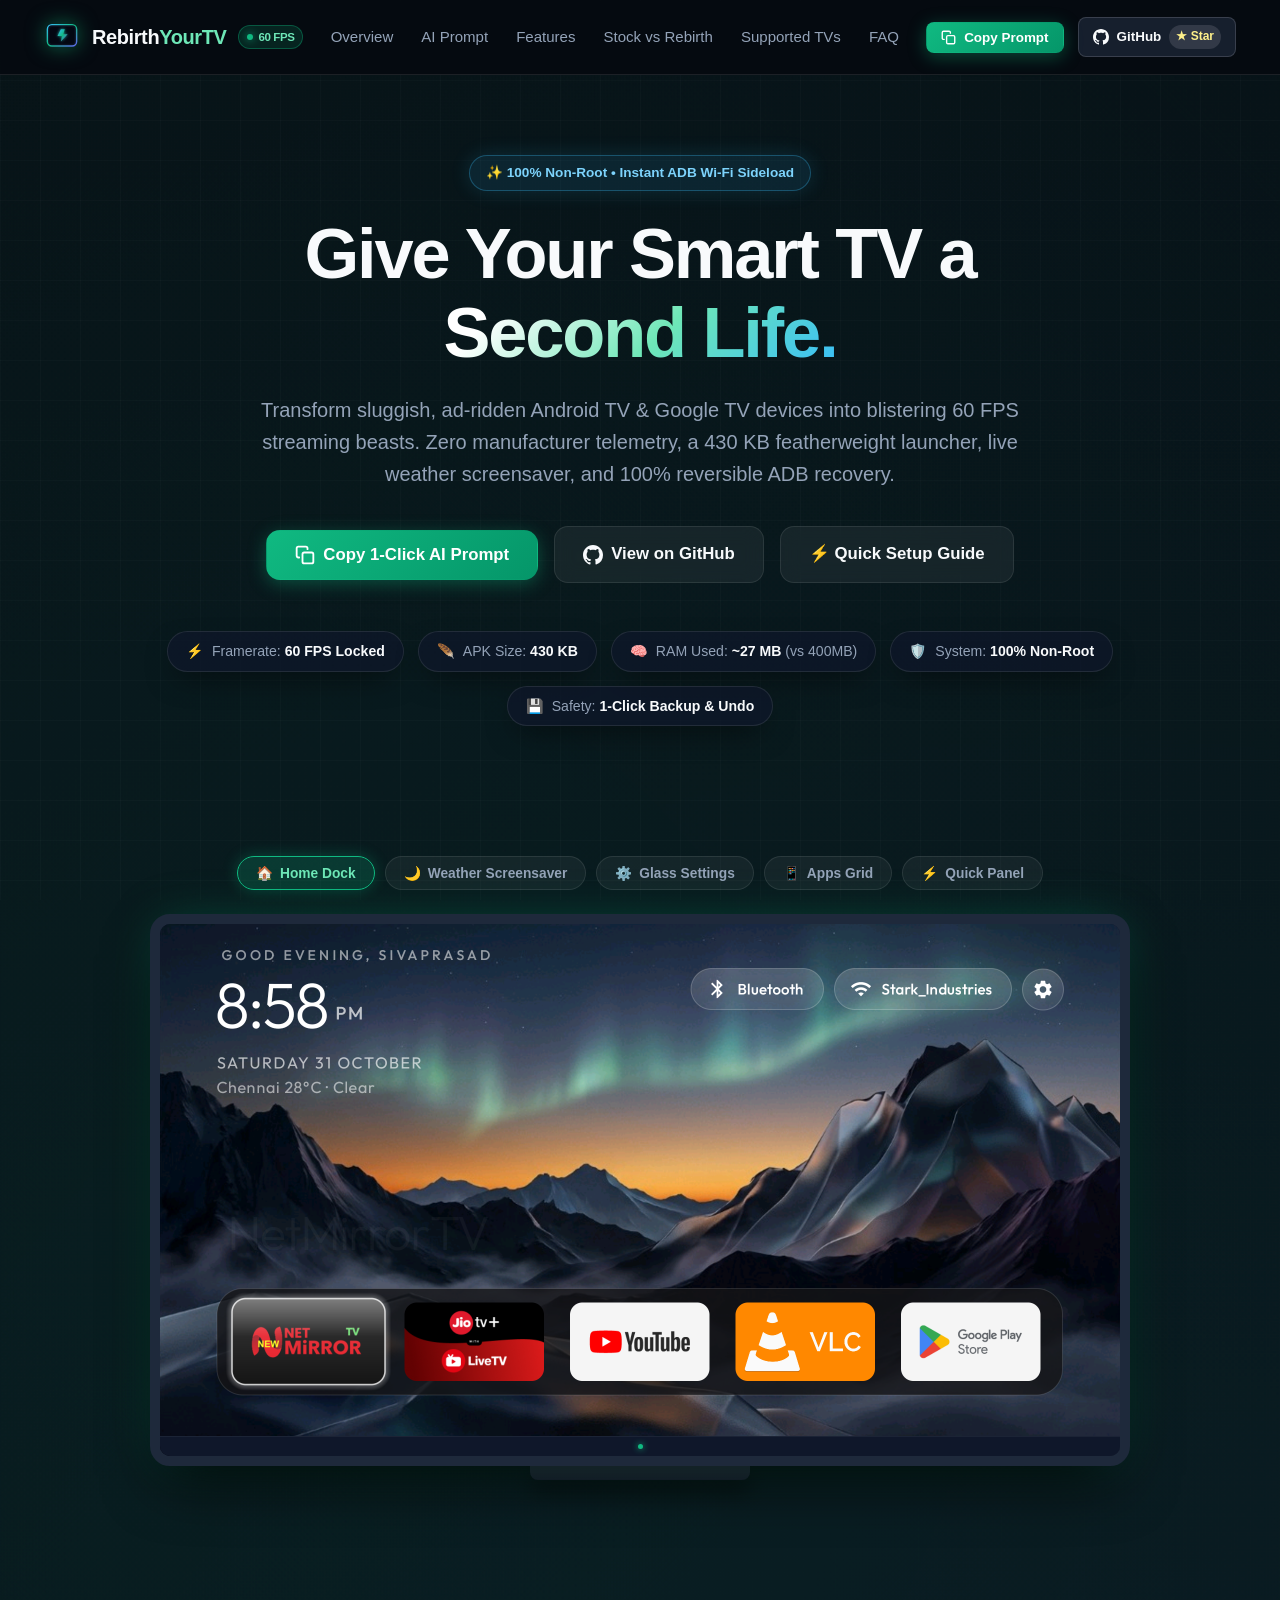
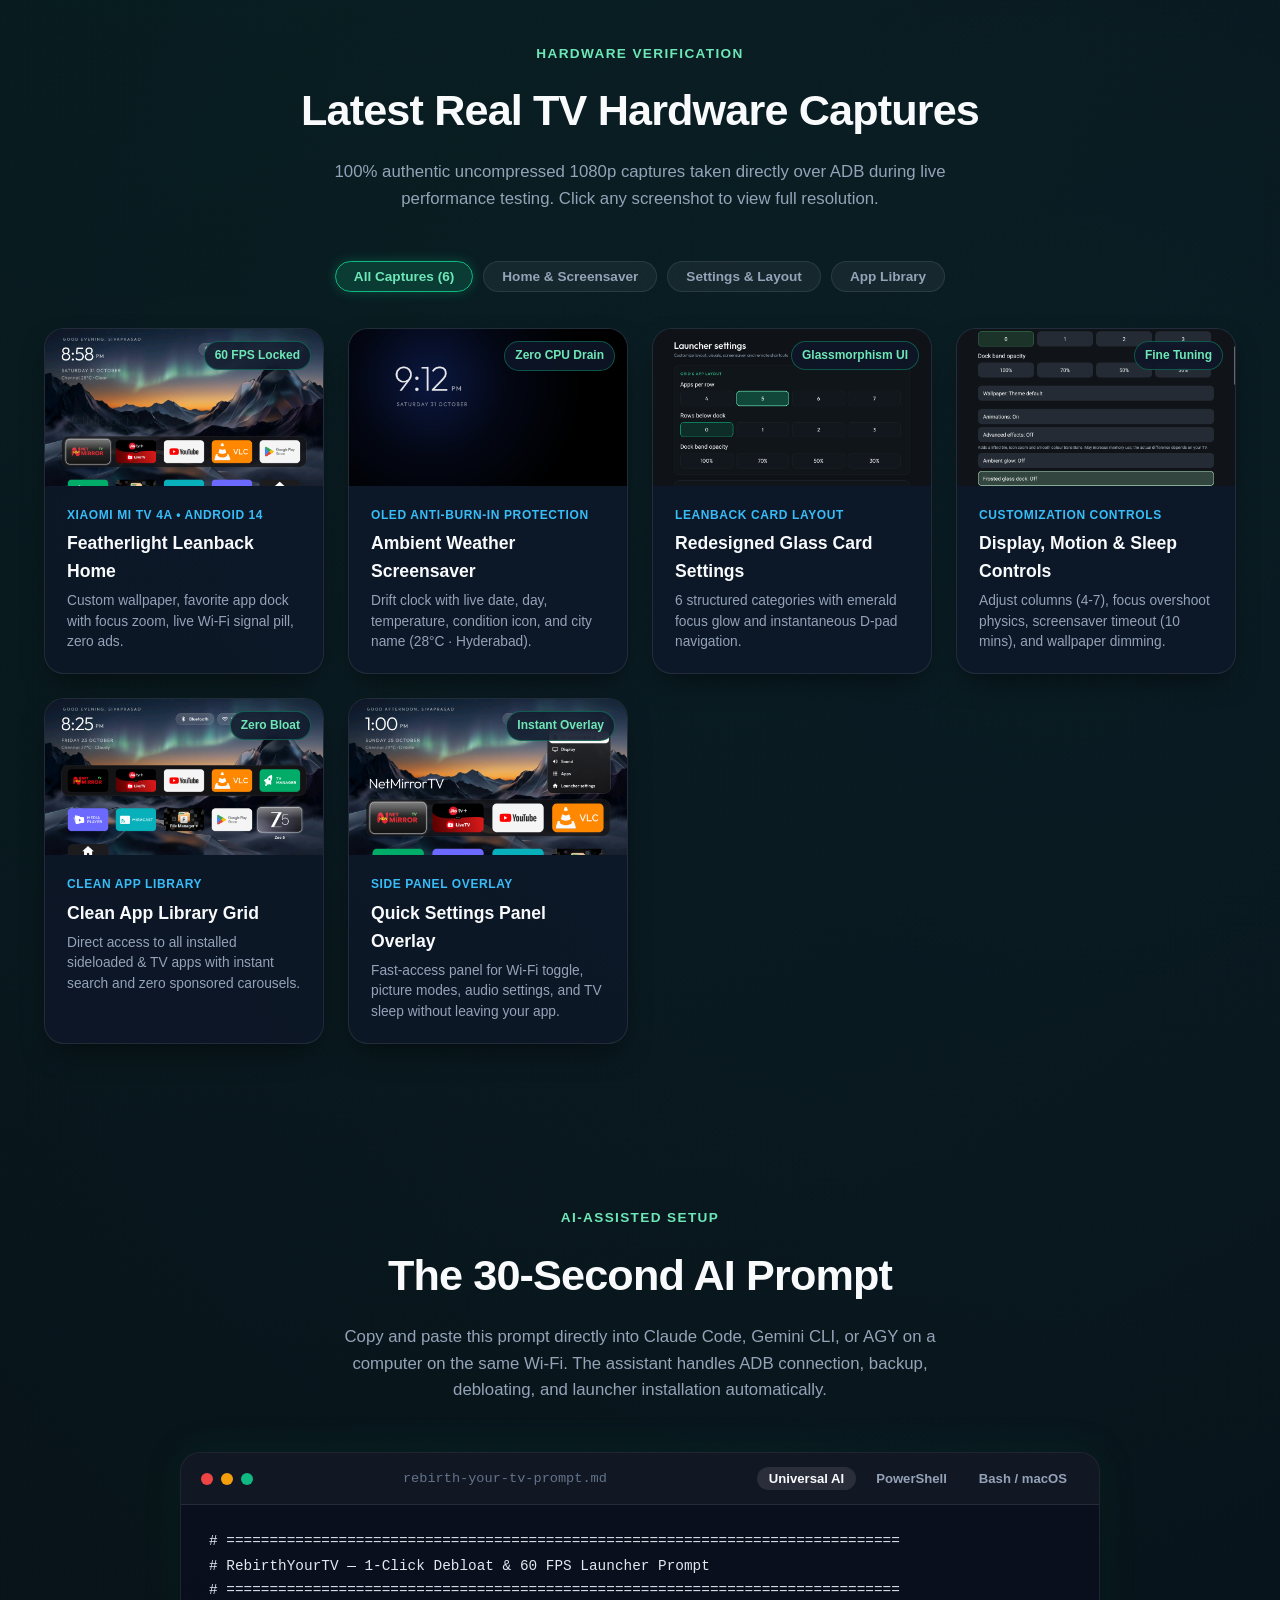
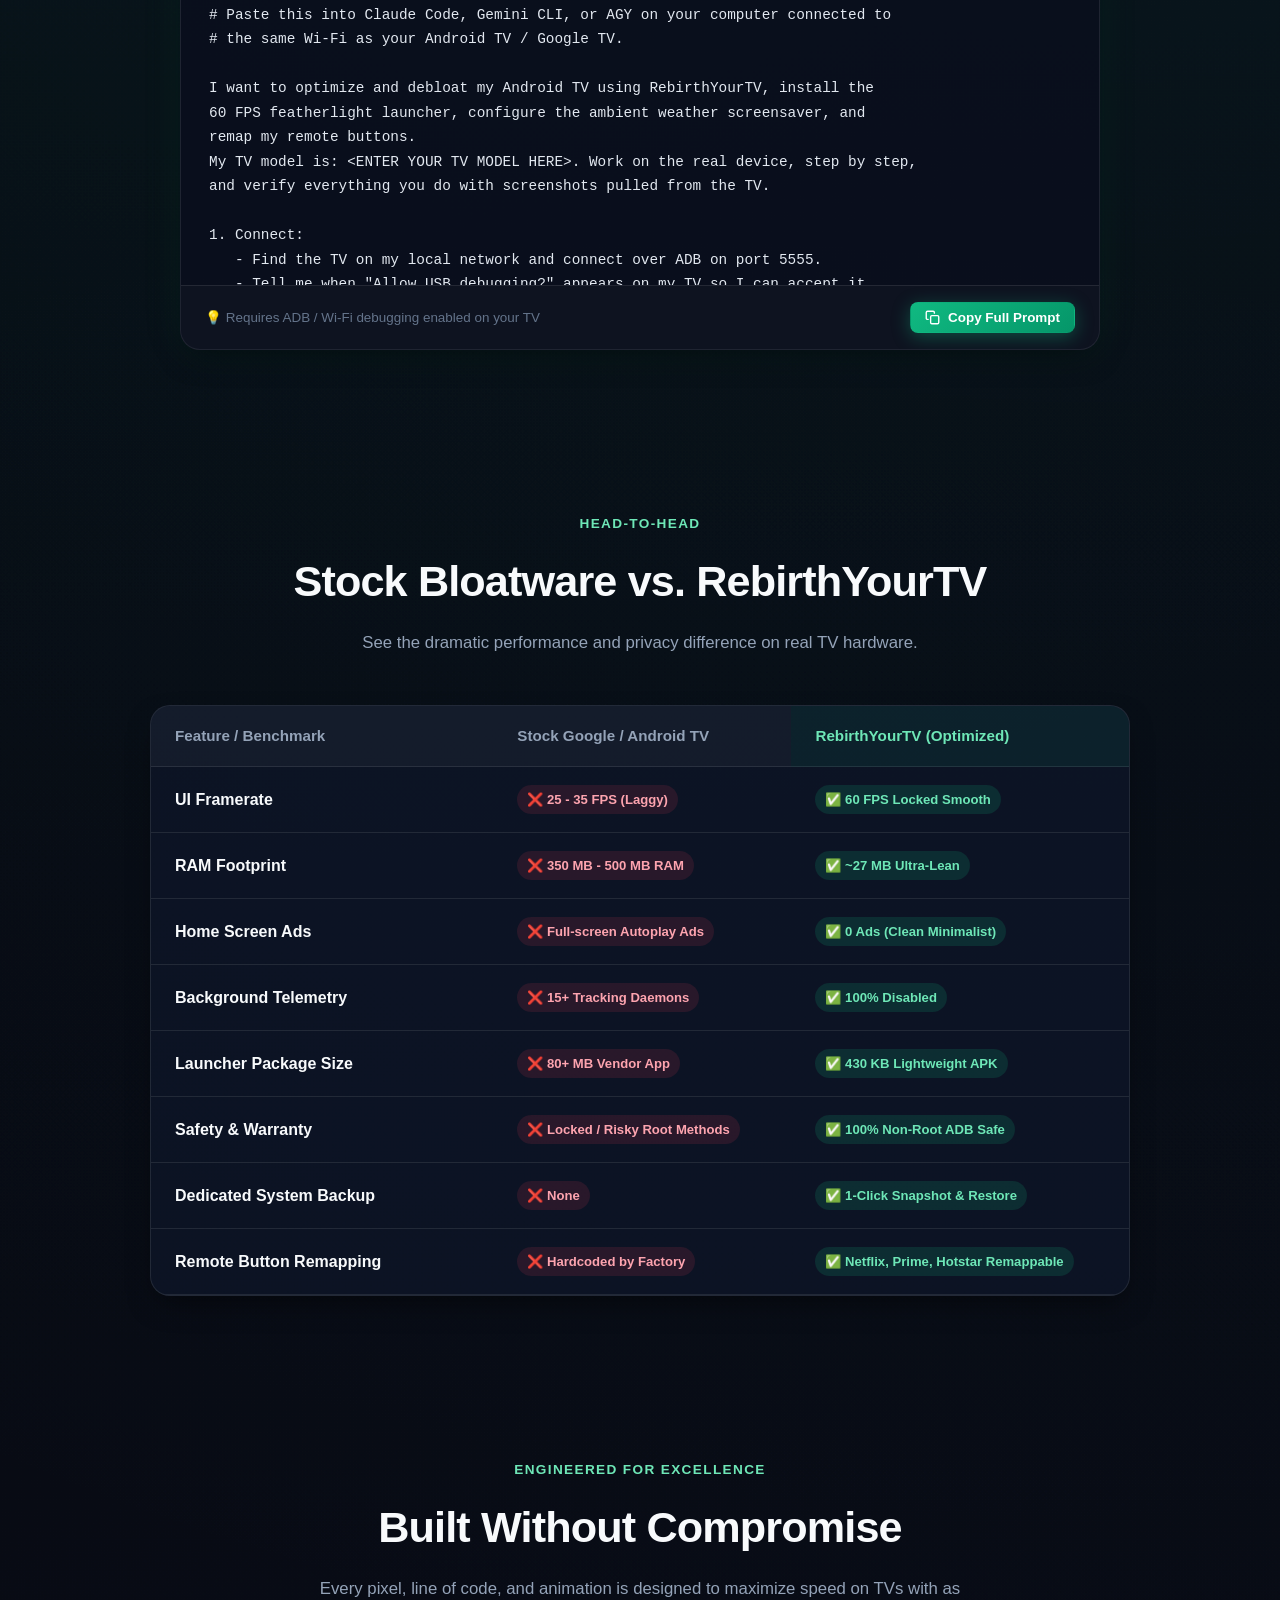
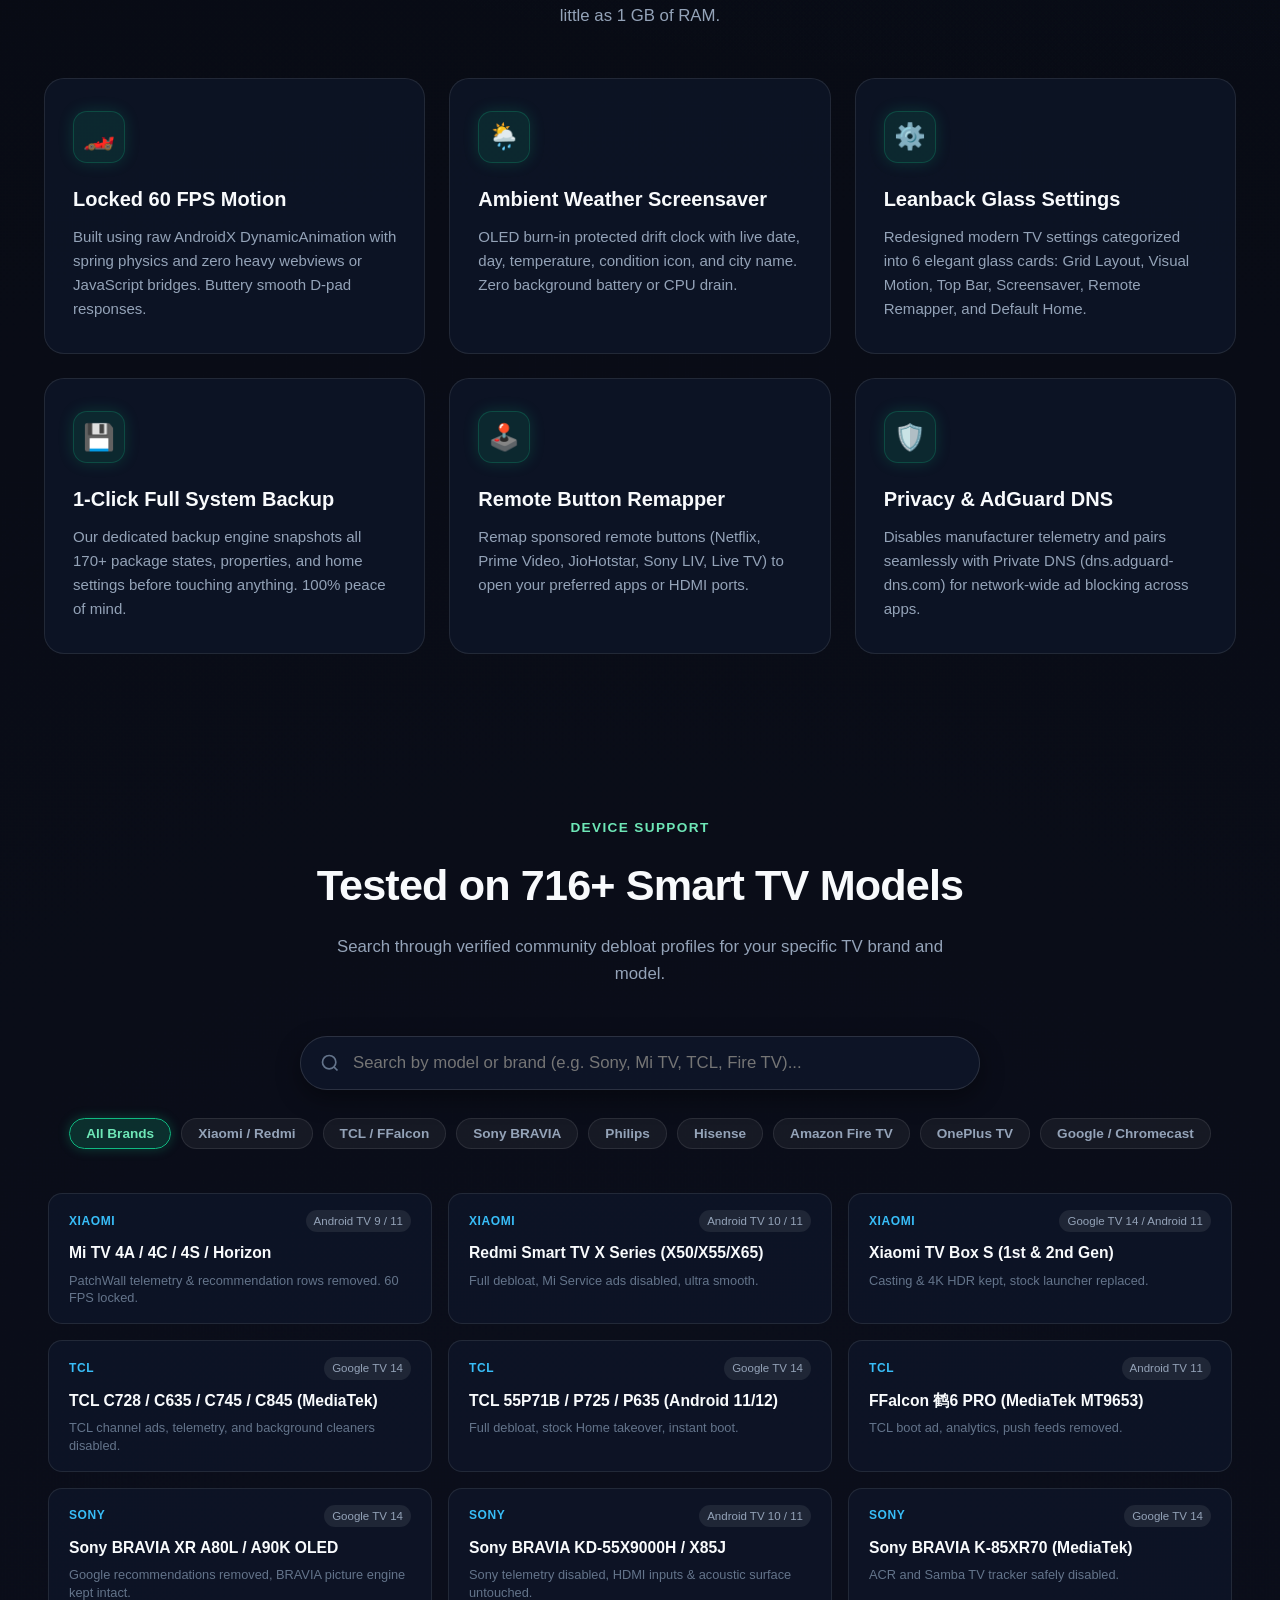
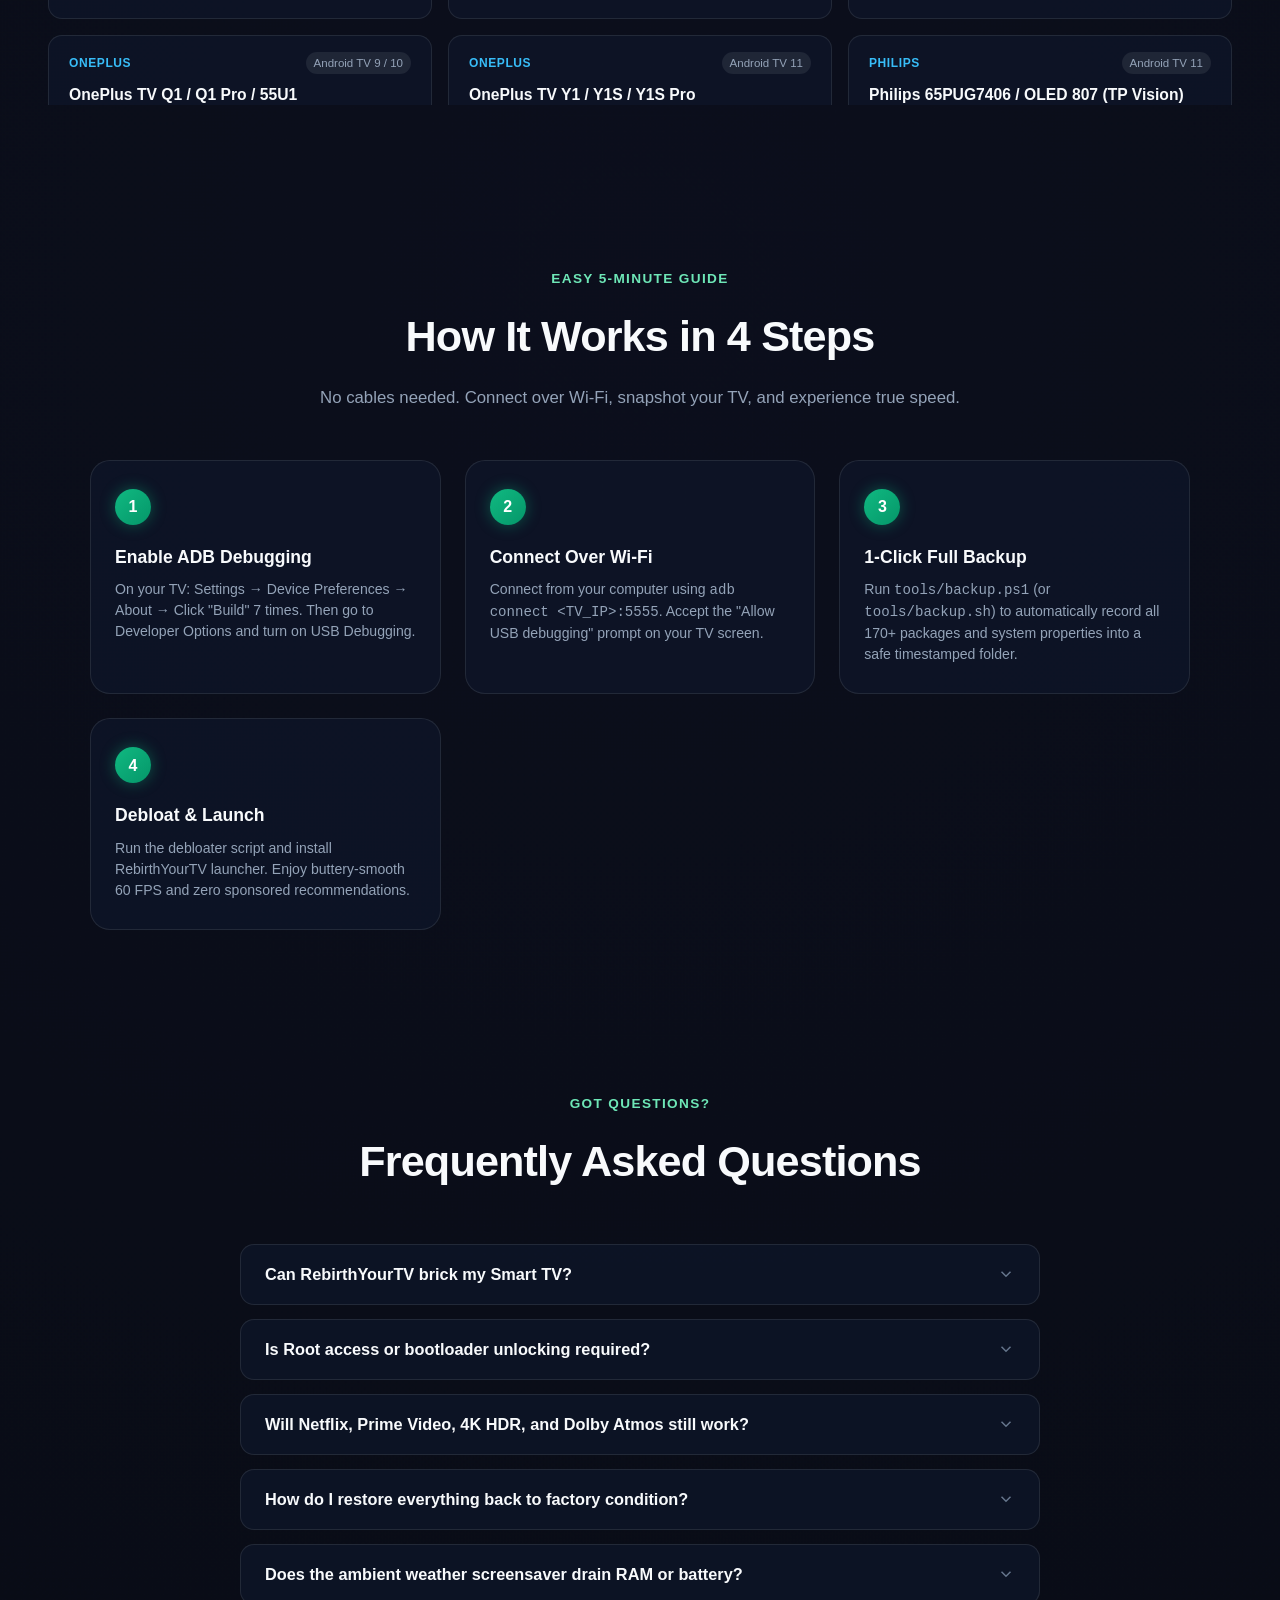
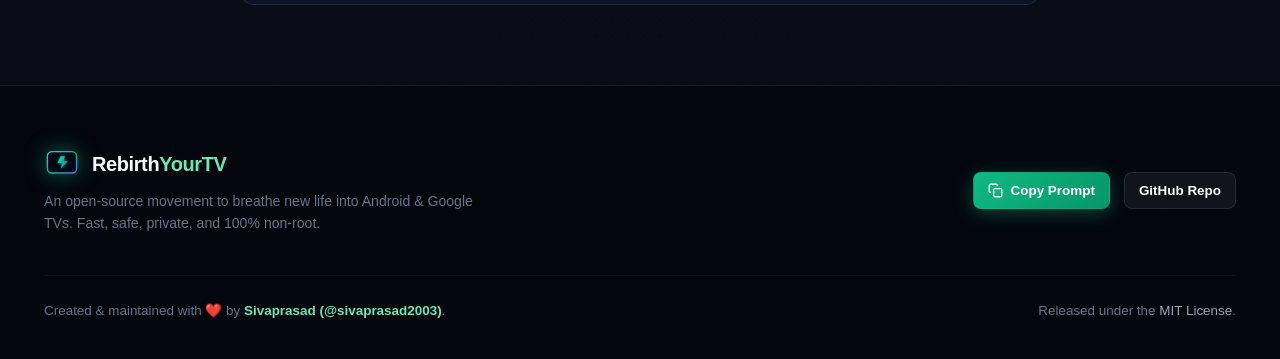
==== website/index.html @ b2041d53 "feat: remove remote remap screenshot and gallery section from README and website" ====
<!DOCTYPE html>
<html lang="en">
<head>
  <meta charset="UTF-8">
  <meta name="viewport" content="width=device-width, initial-scale=1.0">
  
  <title>RebirthYourTV — Give Your Smart TV a Second Life (100% Non-Root Debloater & 60 FPS Launcher)</title>
  <meta name="description" content="Turn sluggish, ad-infested Android TV and Google TV devices into buttery-smooth 60 FPS streaming powerhouses. 100% non-root, 430 KB featherlight footprint, ambient weather screensaver, and 1-click ADB recovery.">
  <meta name="keywords" content="Android TV debloat, Google TV debloat, fast Android TV launcher, RebirthYourTV, clean your tv, TV debloater, adblock TV, 60fps TV launcher">
  <meta name="author" content="Sivaprasad (sivaprasad2003)">

  <!-- Open Graph / Social Sharing -->
  <meta property="og:type" content="website">
  <meta property="og:url" content="https://sivaprasad2003.github.io/rebirth-your-tv/">
  <meta property="og:title" content="RebirthYourTV — Give Your Smart TV a Second Life">
  <meta property="og:description" content="Turn laggy, ad-heavy Smart TVs into 60 FPS beasts. 100% non-root, 430 KB APK, zero ads, zero telemetry.">
  <meta property="og:image" content="https://raw.githubusercontent.com/sivaprasad2003/rebirth-your-tv/main/website/favicon.svg">

  <link rel="icon" type="image/svg+xml" href="favicon.svg">
  <link rel="stylesheet" href="styles.css">
</head>
<body>

  <!-- Background Ambient Grid -->
  <div class="bg-grid"></div>

  <!-- Sticky Navbar -->
  <header class="navbar">
    <div class="container nav-container">
      <a href="#" class="brand-logo">
        <img src="favicon.svg" alt="RebirthYourTV Logo" class="brand-icon">
        <span>Rebirth<span style="color: var(--primary-light);">YourTV</span></span>
        <span class="badge-onair"><span class="pulse-dot"></span> 60 FPS</span>
      </a>

      <nav>
        <ul class="nav-links">
          <li><a href="#overview">Overview</a></li>
          <li><a href="#prompt">AI Prompt</a></li>
          <li><a href="#features">Features</a></li>
          <li><a href="#comparison">Stock vs Rebirth</a></li>
          <li><a href="#compatibility">Supported TVs</a></li>
          <li><a href="#faq">FAQ</a></li>
        </ul>
      </nav>

      <div class="nav-actions">
        <button class="btn btn-primary btn-sm btn-copy-prompt">
          <svg width="15" height="15" viewBox="0 0 24 24" fill="none" stroke="currentColor" stroke-width="2.2" stroke-linecap="round" stroke-linejoin="round">
            <rect x="9" y="9" width="13" height="13" rx="2" ry="2"></rect>
            <path d="M5 15H4a2 2 0 0 1-2-2V4a2 2 0 0 1 2-2h9a2 2 0 0 1 2 2v1"></path>
          </svg>
          Copy Prompt
        </button>

        <a href="https://github.com/sivaprasad2003/rebirth-your-tv" target="_blank" rel="noopener" class="btn btn-github btn-sm">
          <svg width="16" height="16" viewBox="0 0 24 24" fill="currentColor">
            <path d="M12 0C5.37 0 0 5.37 0 12c0 5.31 3.435 9.795 8.205 11.385.6.105.825-.255.825-.57 0-.285-.015-1.23-.015-2.235-3.015.555-3.795-.735-4.035-1.41-.135-.345-.72-1.41-1.23-1.695-.42-.225-1.02-.78-.015-.795.945-.015 1.62.87 1.845 1.23 1.08 1.815 2.805 1.305 3.495.99.105-.78.42-1.305.765-1.605-2.67-.3-5.46-1.335-5.46-5.925 0-1.305.465-2.385 1.23-3.225-.12-.3-.54-1.53.12-3.18 0 0 1.005-.315 3.3 1.23.96-.27 1.98-.405 3-.405s2.04.135 3 .405c2.295-1.56 3.3-1.23 3.3-1.23.66 1.65.24 2.88.12 3.18.765.84 1.23 1.905 1.23 3.225 0 4.605-2.805 5.625-5.475 5.925.435.375.81 1.095.81 2.22 0 1.605-.015 2.895-.015 3.3 0 .315.225.69.825.57A12.02 12.02 0 0024 12c0-6.63-5.37-12-12-12z"/>
          </svg>
          GitHub
          <span class="star-count" id="githubStarCount">★ Star</span>
        </a>
      </div>
    </div>
  </header>

  <main>
    <!-- Hero Section -->
    <section class="hero" id="overview">
      <div class="container">
        <div class="hero-pill">
          <span>✨ 100% Non-Root • Instant ADB Wi-Fi Sideload</span>
        </div>

        <h1 class="hero-title">
          Give Your Smart TV a <br>
          <span class="gradient-text">Second Life.</span>
        </h1>

        <p class="hero-desc">
          Transform sluggish, ad-ridden Android TV & Google TV devices into blistering 60 FPS streaming beasts. 
          Zero manufacturer telemetry, a 430 KB featherweight launcher, live weather screensaver, and 100% reversible ADB recovery.
        </p>

        <div class="hero-actions">
          <button class="btn btn-primary btn-lg btn-copy-prompt">
            <svg width="20" height="20" viewBox="0 0 24 24" fill="none" stroke="currentColor" stroke-width="2.2" stroke-linecap="round" stroke-linejoin="round">
              <rect x="9" y="9" width="13" height="13" rx="2" ry="2"></rect>
              <path d="M5 15H4a2 2 0 0 1-2-2V4a2 2 0 0 1 2-2h9a2 2 0 0 1 2 2v1"></path>
            </svg>
            Copy 1-Click AI Prompt
          </button>

          <a href="https://github.com/sivaprasad2003/rebirth-your-tv" target="_blank" rel="noopener" class="btn btn-glass btn-lg">
            <svg width="20" height="20" viewBox="0 0 24 24" fill="currentColor">
              <path d="M12 0C5.37 0 0 5.37 0 12c0 5.31 3.435 9.795 8.205 11.385.6.105.825-.255.825-.57 0-.285-.015-1.23-.015-2.235-3.015.555-3.795-.735-4.035-1.41-.135-.345-.72-1.41-1.23-1.695-.42-.225-1.02-.78-.015-.795.945-.015 1.62.87 1.845 1.23 1.08 1.815 2.805 1.305 3.495.99.105-.78.42-1.305.765-1.605-2.67-.3-5.46-1.335-5.46-5.925 0-1.305.465-2.385 1.23-3.225-.12-.3-.54-1.53.12-3.18 0 0 1.005-.315 3.3 1.23.96-.27 1.98-.405 3-.405s2.04.135 3 .405c2.295-1.56 3.3-1.23 3.3-1.23.66 1.65.24 2.88.12 3.18.765.84 1.23 1.905 1.23 3.225 0 4.605-2.805 5.625-5.475 5.925.435.375.81 1.095.81 2.22 0 1.605-.015 2.895-.015 3.3 0 .315.225.69.825.57A12.02 12.02 0 0024 12c0-6.63-5.37-12-12-12z"/>
            </svg>
            View on GitHub
          </a>

          <a href="#steps" class="btn btn-glass btn-lg">
            ⚡ Quick Setup Guide
          </a>
        </div>

        <!-- Metric Pills -->
        <div class="stats-row">
          <div class="stat-pill">
            <span style="color: #38bdf8;">⚡</span>
            <span>Framerate: <strong>60 FPS Locked</strong></span>
          </div>
          <div class="stat-pill">
            <span style="color: #10b981;">🪶</span>
            <span>APK Size: <strong>430 KB</strong></span>
          </div>
          <div class="stat-pill">
            <span style="color: #818cf8;">🧠</span>
            <span>RAM Used: <strong>~27 MB</strong> (vs 400MB)</span>
          </div>
          <div class="stat-pill">
            <span style="color: #f59e0b;">🛡️</span>
            <span>System: <strong>100% Non-Root</strong></span>
          </div>
          <div class="stat-pill">
            <span style="color: #ec4899;">💾</span>
            <span>Safety: <strong>1-Click Backup & Undo</strong></span>
          </div>
        </div>
      </div>
    </section>

    <!-- Interactive Smart TV Showcase -->
    <section class="tv-showcase-section">
      <div class="container">
        <div class="tv-container">
          <!-- Screen Mode Tabs -->
          <div class="tv-mode-tabs">
            <button class="mode-tab active" data-mode="home">
              <span>🏠</span> Home Dock
            </button>
            <button class="mode-tab" data-mode="screensaver">
              <span>🌙</span> Weather Screensaver
            </button>
            <button class="mode-tab" data-mode="settings">
              <span>⚙️</span> Glass Settings
            </button>
            <button class="mode-tab" data-mode="grid">
              <span>📱</span> Apps Grid
            </button>
            <button class="mode-tab" data-mode="quick">
              <span>⚡</span> Quick Panel
            </button>
          </div>

          <!-- TV Frame -->
          <div class="tv-frame">
            <img src="assets/screenshots/home.png" alt="RebirthYourTV 60 FPS Leanback Home Screen" class="tv-live-screenshot" id="screenHome">
            <img src="assets/screenshots/screensaver.png" alt="RebirthYourTV Ambient Screensaver" class="tv-live-screenshot" id="screenScreensaver" style="display: none;">
            <img src="assets/screenshots/settings.png" alt="RebirthYourTV Redesigned Leanback Settings" class="tv-live-screenshot" id="screenSettings" style="display: none;">
            <img src="assets/screenshots/grid.png" alt="RebirthYourTV All Apps Library Grid" class="tv-live-screenshot" id="screenGrid" style="display: none;">
            <img src="assets/screenshots/quick_settings.png" alt="Quick Settings TV Panel" class="tv-live-screenshot" id="screenQuick" style="display: none;">

            <div class="tv-bezel-bottom">
              <div class="tv-power-led"></div>
            </div>
          </div>

          <div class="tv-stand"></div>
        </div>
      </div>
    </section>

    <!-- Real TV Hardware Screenshot Gallery -->
    <section class="gallery-section" id="gallery">
      <div class="container">
        <div class="section-header">
          <span class="section-tag">HARDWARE VERIFICATION</span>
          <h2 class="section-title">Latest Real TV Hardware Captures</h2>
          <p class="section-desc">100% authentic uncompressed 1080p captures taken directly over ADB during live performance testing. Click any screenshot to view full resolution.</p>
        </div>

        <!-- Gallery Category Filter Tabs -->
        <div class="gallery-filter-chips">
          <button class="filter-chip active" data-filter="all">All Captures (6)</button>
          <button class="filter-chip" data-filter="home">Home & Screensaver</button>
          <button class="filter-chip" data-filter="settings">Settings & Layout</button>
          <button class="filter-chip" data-filter="library">App Library</button>
        </div>

        <div class="gallery-grid">
          <!-- Card 1: Home Dock -->
          <div class="gallery-card" data-category="home">
            <div class="gallery-img-wrapper">
              <img src="assets/screenshots/home.png" alt="RebirthYourTV 60 FPS Leanback Home Screen" class="gallery-img" loading="lazy">
              <span class="gallery-badge">60 FPS Locked</span>
            </div>
            <div class="gallery-info">
              <div class="gallery-meta">Xiaomi Mi TV 4A • Android 14</div>
              <h3 class="gallery-title">Featherlight Leanback Home</h3>
              <p class="gallery-desc">Custom wallpaper, favorite app dock with focus zoom, live Wi-Fi signal pill, zero ads.</p>
            </div>
          </div>

          <!-- Card 2: Screensaver -->
          <div class="gallery-card" data-category="home">
            <div class="gallery-img-wrapper">
              <img src="assets/screenshots/screensaver.png" alt="RebirthYourTV Ambient Screensaver" class="gallery-img" loading="lazy">
              <span class="gallery-badge">Zero CPU Drain</span>
            </div>
            <div class="gallery-info">
              <div class="gallery-meta">OLED Anti-Burn-in Protection</div>
              <h3 class="gallery-title">Ambient Weather Screensaver</h3>
              <p class="gallery-desc">Drift clock with live date, day, temperature, condition icon, and city name (28°C · Hyderabad).</p>
            </div>
          </div>

          <!-- Card 3: Settings Glass Cards -->
          <div class="gallery-card" data-category="settings">
            <div class="gallery-img-wrapper">
              <img src="assets/screenshots/settings.png" alt="RebirthYourTV Redesigned Leanback Settings" class="gallery-img" loading="lazy">
              <span class="gallery-badge">Glassmorphism UI</span>
            </div>
            <div class="gallery-info">
              <div class="gallery-meta">Leanback Card Layout</div>
              <h3 class="gallery-title">Redesigned Glass Card Settings</h3>
              <p class="gallery-desc">6 structured categories with emerald focus glow and instantaneous D-pad navigation.</p>
            </div>
          </div>

          <!-- Card 4: Settings Detailed Controls -->
          <div class="gallery-card" data-category="settings">
            <div class="gallery-img-wrapper">
              <img src="assets/screenshots/settings_scroll.png" alt="Launcher Settings Display & Sleep Controls" class="gallery-img" loading="lazy">
              <span class="gallery-badge">Fine Tuning</span>
            </div>
            <div class="gallery-info">
              <div class="gallery-meta">Customization Controls</div>
              <h3 class="gallery-title">Display, Motion & Sleep Controls</h3>
              <p class="gallery-desc">Adjust columns (4-7), focus overshoot physics, screensaver timeout (10 mins), and wallpaper dimming.</p>
            </div>
          </div>

          <!-- Card 5: Apps Grid -->
          <div class="gallery-card" data-category="library">
            <div class="gallery-img-wrapper">
              <img src="assets/screenshots/grid.png" alt="RebirthYourTV All Apps Library Grid" class="gallery-img" loading="lazy">
              <span class="gallery-badge">Zero Bloat</span>
            </div>
            <div class="gallery-info">
              <div class="gallery-meta">Clean App Library</div>
              <h3 class="gallery-title">Clean App Library Grid</h3>
              <p class="gallery-desc">Direct access to all installed sideloaded & TV apps with instant search and zero sponsored carousels.</p>
            </div>
          </div>

          <!-- Card 6: Quick Settings Panel -->
          <div class="gallery-card" data-category="settings">
            <div class="gallery-img-wrapper">
              <img src="assets/screenshots/quick_settings.png" alt="Quick Settings TV Panel" class="gallery-img" loading="lazy">
              <span class="gallery-badge">Instant Overlay</span>
            </div>
            <div class="gallery-info">
              <div class="gallery-meta">Side Panel Overlay</div>
              <h3 class="gallery-title">Quick Settings Panel Overlay</h3>
              <p class="gallery-desc">Fast-access panel for Wi-Fi toggle, picture modes, audio settings, and TV sleep without leaving your app.</p>
            </div>
          </div>
        </div>
      </div>
    </section>

    <!-- Fullscreen Image Lightbox Modal -->
    <div class="lightbox-modal" id="lightboxModal">
      <span class="lightbox-close" id="lightboxClose">&times;</span>
      <img src="" alt="Fullscreen Screenshot Preview" class="lightbox-img" id="lightboxImg">
      <div class="lightbox-caption" id="lightboxCaption"></div>
    </div>

    <!-- The 1-Click AI Agent Prompt Section -->
    <section class="prompt-section" id="prompt">
      <div class="container">
        <div class="section-header">
          <span class="section-tag">AI-ASSISTED SETUP</span>
          <h2 class="section-title">The 30-Second AI Prompt</h2>
          <p class="section-desc">
            Copy and paste this prompt directly into Claude Code, Gemini CLI, or AGY on a computer on the same Wi-Fi. 
            The assistant handles ADB connection, backup, debloating, and launcher installation automatically.
          </p>
        </div>

        <div class="prompt-terminal-card">
          <div class="terminal-header">
            <div class="terminal-dots">
              <span class="dot dot-red"></span>
              <span class="dot dot-yellow"></span>
              <span class="dot dot-green"></span>
            </div>

            <div class="terminal-title">rebirth-your-tv-prompt.md</div>

            <div class="prompt-tabs">
              <button class="prompt-tab active" data-tab="universal">Universal AI</button>
              <button class="prompt-tab" data-tab="powershell">PowerShell</button>
              <button class="prompt-tab" data-tab="bash">Bash / macOS</button>
            </div>
          </div>

          <div class="terminal-body">
            <pre class="terminal-code" id="terminalCodeBlock"></pre>
          </div>

          <div class="terminal-footer">
            <span class="terminal-hint">💡 Requires ADB / Wi-Fi debugging enabled on your TV</span>
            <button class="btn btn-primary btn-sm btn-copy-prompt">
              <svg width="15" height="15" viewBox="0 0 24 24" fill="none" stroke="currentColor" stroke-width="2.2" stroke-linecap="round" stroke-linejoin="round">
                <rect x="9" y="9" width="13" height="13" rx="2" ry="2"></rect>
                <path d="M5 15H4a2 2 0 0 1-2-2V4a2 2 0 0 1 2-2h9a2 2 0 0 1 2 2v1"></path>
              </svg>
              Copy Full Prompt
            </button>
          </div>
        </div>
      </div>
    </section>

    <!-- Comparison Section -->
    <section class="comparison-section" id="comparison">
      <div class="container">
        <div class="section-header">
          <span class="section-tag">HEAD-TO-HEAD</span>
          <h2 class="section-title">Stock Bloatware vs. RebirthYourTV</h2>
          <p class="section-desc">See the dramatic performance and privacy difference on real TV hardware.</p>
        </div>

        <div class="comparison-table-wrapper">
          <table class="comparison-table">
            <thead>
              <tr>
                <th>Feature / Benchmark</th>
                <th>Stock Google / Android TV</th>
                <th class="highlight">RebirthYourTV (Optimized)</th>
              </tr>
            </thead>
            <tbody>
              <tr>
                <td class="feature-name">UI Framerate</td>
                <td><span class="badge-bad">❌ 25 - 35 FPS (Laggy)</span></td>
                <td><span class="badge-good">✅ 60 FPS Locked Smooth</span></td>
              </tr>
              <tr>
                <td class="feature-name">RAM Footprint</td>
                <td><span class="badge-bad">❌ 350 MB - 500 MB RAM</span></td>
                <td><span class="badge-good">✅ ~27 MB Ultra-Lean</span></td>
              </tr>
              <tr>
                <td class="feature-name">Home Screen Ads</td>
                <td><span class="badge-bad">❌ Full-screen Autoplay Ads</span></td>
                <td><span class="badge-good">✅ 0 Ads (Clean Minimalist)</span></td>
              </tr>
              <tr>
                <td class="feature-name">Background Telemetry</td>
                <td><span class="badge-bad">❌ 15+ Tracking Daemons</span></td>
                <td><span class="badge-good">✅ 100% Disabled</span></td>
              </tr>
              <tr>
                <td class="feature-name">Launcher Package Size</td>
                <td><span class="badge-bad">❌ 80+ MB Vendor App</span></td>
                <td><span class="badge-good">✅ 430 KB Lightweight APK</span></td>
              </tr>
              <tr>
                <td class="feature-name">Safety & Warranty</td>
                <td><span class="badge-bad">❌ Locked / Risky Root Methods</span></td>
                <td><span class="badge-good">✅ 100% Non-Root ADB Safe</span></td>
              </tr>
              <tr>
                <td class="feature-name">Dedicated System Backup</td>
                <td><span class="badge-bad">❌ None</span></td>
                <td><span class="badge-good">✅ 1-Click Snapshot & Restore</span></td>
              </tr>
              <tr>
                <td class="feature-name">Remote Button Remapping</td>
                <td><span class="badge-bad">❌ Hardcoded by Factory</span></td>
                <td><span class="badge-good">✅ Netflix, Prime, Hotstar Remappable</span></td>
              </tr>
            </tbody>
          </table>
        </div>
      </div>
    </section>

    <!-- Features Grid -->
    <section class="features-section" id="features">
      <div class="container">
        <div class="section-header">
          <span class="section-tag">ENGINEERED FOR EXCELLENCE</span>
          <h2 class="section-title">Built Without Compromise</h2>
          <p class="section-desc">Every pixel, line of code, and animation is designed to maximize speed on TVs with as little as 1 GB of RAM.</p>
        </div>

        <div class="features-grid">
          <div class="feature-card">
            <div class="feature-icon-box">🏎️</div>
            <h3 class="feature-title">Locked 60 FPS Motion</h3>
            <p class="feature-desc">
              Built using raw AndroidX DynamicAnimation with spring physics and zero heavy webviews or JavaScript bridges. Buttery smooth D-pad responses.
            </p>
          </div>

          <div class="feature-card">
            <div class="feature-icon-box">🌦️</div>
            <h3 class="feature-title">Ambient Weather Screensaver</h3>
            <p class="feature-desc">
              OLED burn-in protected drift clock with live date, day, temperature, condition icon, and city name. Zero background battery or CPU drain.
            </p>
          </div>

          <div class="feature-card">
            <div class="feature-icon-box">⚙️</div>
            <h3 class="feature-title">Leanback Glass Settings</h3>
            <p class="feature-desc">
              Redesigned modern TV settings categorized into 6 elegant glass cards: Grid Layout, Visual Motion, Top Bar, Screensaver, Remote Remapper, and Default Home.
            </p>
          </div>

          <div class="feature-card">
            <div class="feature-icon-box">💾</div>
            <h3 class="feature-title">1-Click Full System Backup</h3>
            <p class="feature-desc">
              Our dedicated backup engine snapshots all 170+ package states, properties, and home settings before touching anything. 100% peace of mind.
            </p>
          </div>

          <div class="feature-card">
            <div class="feature-icon-box">🕹️</div>
            <h3 class="feature-title">Remote Button Remapper</h3>
            <p class="feature-desc">
              Remap sponsored remote buttons (Netflix, Prime Video, JioHotstar, Sony LIV, Live TV) to open your preferred apps or HDMI ports.
            </p>
          </div>

          <div class="feature-card">
            <div class="feature-icon-box">🛡️</div>
            <h3 class="feature-title">Privacy & AdGuard DNS</h3>
            <p class="feature-desc">
              Disables manufacturer telemetry and pairs seamlessly with Private DNS (dns.adguard-dns.com) for network-wide ad blocking across apps.
            </p>
          </div>
        </div>
      </div>
    </section>

    <!-- Compatibility Section -->
    <section class="compatibility-section" id="compatibility">
      <div class="container">
        <div class="section-header">
          <span class="section-tag">DEVICE SUPPORT</span>
          <h2 class="section-title">Tested on 716+ Smart TV Models</h2>
          <p class="section-desc">Search through verified community debloat profiles for your specific TV brand and model.</p>
        </div>

        <div class="search-box-wrapper">
          <svg class="search-icon" viewBox="0 0 24 24" fill="none" stroke="currentColor" stroke-width="2">
            <circle cx="11" cy="11" r="8"></circle>
            <line x1="21" y1="21" x2="16.65" y2="16.65"></line>
          </svg>
          <input type="text" id="tvSearchInput" class="search-input" placeholder="Search by model or brand (e.g. Sony, Mi TV, TCL, Fire TV)...">
        </div>

        <div class="brand-chips-row">
          <button class="brand-chip active" data-brand="All">All Brands</button>
          <button class="brand-chip" data-brand="Xiaomi">Xiaomi / Redmi</button>
          <button class="brand-chip" data-brand="TCL">TCL / FFalcon</button>
          <button class="brand-chip" data-brand="Sony">Sony BRAVIA</button>
          <button class="brand-chip" data-brand="Philips">Philips</button>
          <button class="brand-chip" data-brand="Hisense">Hisense</button>
          <button class="brand-chip" data-brand="Amazon">Amazon Fire TV</button>
          <button class="brand-chip" data-brand="OnePlus">OnePlus TV</button>
          <button class="brand-chip" data-brand="Google">Google / Chromecast</button>
        </div>

        <div class="models-grid" id="modelsGrid"></div>
      </div>
    </section>

    <!-- 5-Minute Setup Steps -->
    <section class="steps-section" id="steps">
      <div class="container">
        <div class="section-header">
          <span class="section-tag">EASY 5-MINUTE GUIDE</span>
          <h2 class="section-title">How It Works in 4 Steps</h2>
          <p class="section-desc">No cables needed. Connect over Wi-Fi, snapshot your TV, and experience true speed.</p>
        </div>

        <div class="steps-list">
          <div class="step-card">
            <div class="step-number">1</div>
            <h3 class="step-title">Enable ADB Debugging</h3>
            <p class="step-desc">On your TV: Settings → Device Preferences → About → Click "Build" 7 times. Then go to Developer Options and turn on USB Debugging.</p>
          </div>

          <div class="step-card">
            <div class="step-number">2</div>
            <h3 class="step-title">Connect Over Wi-Fi</h3>
            <p class="step-desc">Connect from your computer using <code>adb connect &lt;TV_IP&gt;:5555</code>. Accept the "Allow USB debugging" prompt on your TV screen.</p>
          </div>

          <div class="step-card">
            <div class="step-number">3</div>
            <h3 class="step-title">1-Click Full Backup</h3>
            <p class="step-desc">Run <code>tools/backup.ps1</code> (or <code>tools/backup.sh</code>) to automatically record all 170+ packages and system properties into a safe timestamped folder.</p>
          </div>

          <div class="step-card">
            <div class="step-number">4</div>
            <h3 class="step-title">Debloat & Launch</h3>
            <p class="step-desc">Run the debloater script and install RebirthYourTV launcher. Enjoy buttery-smooth 60 FPS and zero sponsored recommendations.</p>
          </div>
        </div>
      </div>
    </section>

    <!-- FAQ Section -->
    <section class="faq-section" id="faq">
      <div class="container">
        <div class="section-header">
          <span class="section-tag">GOT QUESTIONS?</span>
          <h2 class="section-title">Frequently Asked Questions</h2>
        </div>

        <div class="faq-list">
          <div class="faq-item">
            <button class="faq-question">
              <span>Can RebirthYourTV brick my Smart TV?</span>
              <svg class="faq-chevron" viewBox="0 0 24 24" fill="none" stroke="currentColor" stroke-width="2"><polyline points="6 9 12 15 18 9"></polyline></svg>
            </button>
            <div class="faq-answer">
              <strong>No.</strong> RebirthYourTV uses Android's sanctioned <code>pm disable-user --user 0</code> command. It never uninstalls system applications and never modifies the read-only system firmware partition. Furthermore, core Android system packages (systemui, packageinstaller, settings) are hard-protected and cannot be touched.
            </div>
          </div>

          <div class="faq-item">
            <button class="faq-question">
              <span>Is Root access or bootloader unlocking required?</span>
              <svg class="faq-chevron" viewBox="0 0 24 24" fill="none" stroke="currentColor" stroke-width="2"><polyline points="6 9 12 15 18 9"></polyline></svg>
            </button>
            <div class="faq-answer">
              <strong>100% Non-Root.</strong> Everything runs through standard ADB over Wi-Fi. You do not void your manufacturer warranty, trip Knox/Play Integrity, or break DRM certifications.
            </div>
          </div>

          <div class="faq-item">
            <button class="faq-question">
              <span>Will Netflix, Prime Video, 4K HDR, and Dolby Atmos still work?</span>
              <svg class="faq-chevron" viewBox="0 0 24 24" fill="none" stroke="currentColor" stroke-width="2"><polyline points="6 9 12 15 18 9"></polyline></svg>
            </button>
            <div class="faq-answer">
              <strong>Yes!</strong> All Widevine L1 DRM keys, Dolby Vision, Dolby Atmos, and 4K HDR streaming certifications remain completely intact because system integrity is never compromised.
            </div>
          </div>

          <div class="faq-item">
            <button class="faq-question">
              <span>How do I restore everything back to factory condition?</span>
              <svg class="faq-chevron" viewBox="0 0 24 24" fill="none" stroke="currentColor" stroke-width="2"><polyline points="6 9 12 15 18 9"></polyline></svg>
            </button>
            <div class="faq-answer">
              Simply run <code>tools/restore.ps1</code> on Windows or <code>tools/restore.sh</code> on macOS/Linux. It immediately re-enables all disabled packages, re-activates the stock launcher, and restores original animation scales.
            </div>
          </div>

          <div class="faq-item">
            <button class="faq-question">
              <span>Does the ambient weather screensaver drain RAM or battery?</span>
              <svg class="faq-chevron" viewBox="0 0 24 24" fill="none" stroke="currentColor" stroke-width="2"><polyline points="6 9 12 15 18 9"></polyline></svg>
            </button>
            <div class="faq-answer">
              <strong>Zero background drain.</strong> The weather data is cached locally inside SharedPreferences and only read once on start and every 1-minute drift tick. There are no background services, no persistent polling, and no wakelocks.
            </div>
          </div>
        </div>
      </div>
    </section>
  </main>

  <!-- Toast Notification -->
  <div class="toast-banner" id="toastBanner">✓ Copied to clipboard!</div>

  <!-- Footer -->
  <footer class="footer">
    <div class="container">
      <div class="footer-top">
        <div>
          <a href="#" class="brand-logo" style="margin-bottom: 8px;">
            <img src="favicon.svg" alt="RebirthYourTV Logo" class="brand-icon">
            <span>Rebirth<span style="color: var(--primary-light);">YourTV</span></span>
          </a>
          <p class="footer-desc">
            An open-source movement to breathe new life into Android & Google TVs. Fast, safe, private, and 100% non-root.
          </p>
        </div>

        <div style="display: flex; gap: 14px;">
          <button class="btn btn-primary btn-sm btn-copy-prompt">
            <svg width="15" height="15" viewBox="0 0 24 24" fill="none" stroke="currentColor" stroke-width="2.2">
              <rect x="9" y="9" width="13" height="13" rx="2" ry="2"></rect>
              <path d="M5 15H4a2 2 0 0 1-2-2V4a2 2 0 0 1 2-2h9a2 2 0 0 1 2 2v1"></path>
            </svg>
            Copy Prompt
          </button>
          <a href="https://github.com/sivaprasad2003/rebirth-your-tv" target="_blank" rel="noopener" class="btn btn-glass btn-sm">
            GitHub Repo
          </a>
        </div>
      </div>

      <div class="footer-bottom">
        <div>
          Created & maintained with ❤️ by <a href="https://github.com/sivaprasad2003" target="_blank" rel="noopener" style="font-weight: 700; color: #6ee7b7;">Sivaprasad (@sivaprasad2003)</a>.
        </div>
        <div>
          Released under the <a href="https://opensource.org/licenses/MIT" target="_blank" rel="noopener">MIT License</a>.
        </div>
      </div>
    </div>
  </footer>

  <script src="app.js"></script>
</body>
</html>
---- website/styles.css ----
/* ==========================================================================
   RebirthYourTV — Modern Cybernetic Glassmorphic TV Design System
   Author: Sivaprasad (sivaprasad2003)
   ========================================================================== */

:root {
  --bg-main: #06090f;
  --bg-card: rgba(15, 23, 42, 0.72);
  --bg-card-hover: rgba(30, 41, 59, 0.85);
  --bg-glass: rgba(255, 255, 255, 0.04);
  --border-glass: rgba(255, 255, 255, 0.09);
  --border-focus: #10b981;
  --border-glow: rgba(16, 185, 129, 0.45);
  
  --primary: #10b981;
  --primary-light: #6ee7b7;
  --primary-glow: rgba(16, 185, 129, 0.35);
  --secondary: #38bdf8;
  --accent: #818cf8;
  --danger: #f43f5e;
  --warning: #f59e0b;
  
  --text-primary: #f8fafc;
  --text-secondary: #94a3b8;
  --text-muted: #64748b;
  
  --radius-sm: 8px;
  --radius-md: 14px;
  --radius-lg: 20px;
  --radius-full: 9999px;
  
  --font-main: -apple-system, BlinkMacSystemFont, "Segoe UI", Roboto, "Helvetica Neue", Arial, sans-serif;
  --font-mono: ui-monospace, SFMono-Regular, Menlo, Monaco, Consolas, "Liberation Mono", "Courier New", monospace;
  
  --shadow-glow: 0 0 35px -5px rgba(16, 185, 129, 0.25);
  --shadow-card: 0 12px 30px -10px rgba(0, 0, 0, 0.6);
  --transition: all 0.25s cubic-bezier(0.16, 1, 0.3, 1);
}

/* Reset & Base Setup */
*, *::before, *::after {
  box-sizing: border-box;
  margin: 0;
  padding: 0;
}

html {
  scroll-behavior: smooth;
  font-family: var(--font-main);
  background-color: var(--bg-main);
  color: var(--text-primary);
  line-height: 1.6;
  -webkit-font-smoothing: antialiased;
}

body {
  position: relative;
  overflow-x: hidden;
  min-height: 100vh;
  background: 
    radial-gradient(circle at 15% 15%, rgba(16, 185, 129, 0.08) 0%, transparent 40%),
    radial-gradient(circle at 85% 25%, rgba(56, 189, 248, 0.07) 0%, transparent 45%),
    radial-gradient(circle at 50% 80%, rgba(99, 102, 241, 0.06) 0%, transparent 50%),
    var(--bg-main);
}

/* Subtle Animated Background Grid */
.bg-grid {
  position: fixed;
  top: 0;
  left: 0;
  width: 100%;
  height: 100%;
  pointer-events: none;
  background-image: 
    linear-gradient(to right, rgba(255, 255, 255, 0.02) 1px, transparent 1px),
    linear-gradient(to bottom, rgba(255, 255, 255, 0.02) 1px, transparent 1px);
  background-size: 40px 40px;
  z-index: 0;
}

/* Container */
.container {
  width: 100%;
  max-width: 1240px;
  margin: 0 auto;
  padding: 0 24px;
  position: relative;
  z-index: 1;
}

/* ==========================================================================
   Navigation Bar
   ========================================================================== */
.navbar {
  position: sticky;
  top: 0;
  width: 100%;
  z-index: 100;
  backdrop-filter: blur(20px);
  -webkit-backdrop-filter: blur(20px);
  background: rgba(6, 9, 15, 0.82);
  border-bottom: 1px solid var(--border-glass);
  transition: var(--transition);
}

.nav-container {
  display: flex;
  align-items: center;
  justify-content: space-between;
  height: 74px;
}

.brand-logo {
  display: flex;
  align-items: center;
  gap: 12px;
  text-decoration: none;
  color: var(--text-primary);
  font-weight: 700;
  font-size: 1.25rem;
  letter-spacing: -0.02em;
}

.brand-icon {
  width: 36px;
  height: 36px;
  filter: drop-shadow(0 0 10px rgba(16, 185, 129, 0.5));
}

.badge-onair {
  display: inline-flex;
  align-items: center;
  gap: 5px;
  background: rgba(16, 185, 129, 0.15);
  border: 1px solid rgba(16, 185, 129, 0.35);
  color: var(--primary-light);
  font-size: 0.72rem;
  font-weight: 600;
  text-transform: uppercase;
  padding: 2px 8px;
  border-radius: var(--radius-full);
}

.pulse-dot {
  width: 6px;
  height: 6px;
  background-color: var(--primary);
  border-radius: 50%;
  box-shadow: 0 0 8px var(--primary);
  animation: pulse-glow 2s infinite ease-in-out;
}

@keyframes pulse-glow {
  0%, 100% { opacity: 1; transform: scale(1); }
  50% { opacity: 0.4; transform: scale(0.85); }
}

.nav-links {
  display: flex;
  align-items: center;
  gap: 28px;
  list-style: none;
}

.nav-links a {
  text-decoration: none;
  color: var(--text-secondary);
  font-size: 0.94rem;
  font-weight: 500;
  transition: var(--transition);
}

.nav-links a:hover {
  color: var(--primary-light);
}

.nav-actions {
  display: flex;
  align-items: center;
  gap: 14px;
}

/* ==========================================================================
   Buttons & Interactive Elements
   ========================================================================== */
.btn {
  display: inline-flex;
  align-items: center;
  justify-content: center;
  gap: 8px;
  font-size: 0.94rem;
  font-weight: 600;
  padding: 10px 20px;
  border-radius: var(--radius-sm);
  text-decoration: none;
  cursor: pointer;
  transition: var(--transition);
  border: 1px solid transparent;
}

.btn-primary {
  background: linear-gradient(135deg, #10b981 0%, #059669 100%);
  color: #ffffff;
  box-shadow: 0 4px 18px rgba(16, 185, 129, 0.35);
}

.btn-primary:hover {
  transform: translateY(-2px);
  box-shadow: 0 6px 24px rgba(16, 185, 129, 0.5);
  background: linear-gradient(135deg, #34d399 0%, #10b981 100%);
}

.btn-glass {
  background: rgba(255, 255, 255, 0.06);
  color: var(--text-primary);
  border: 1px solid var(--border-glass);
  backdrop-filter: blur(10px);
}

.btn-glass:hover {
  background: rgba(255, 255, 255, 0.12);
  border-color: rgba(255, 255, 255, 0.25);
  transform: translateY(-2px);
}

.btn-sm {
  padding: 7px 14px;
  font-size: 0.84rem;
}

.btn-lg {
  padding: 14px 28px;
  font-size: 1.05rem;
  border-radius: var(--radius-md);
}

/* GitHub Star Pill Button */
.btn-github {
  background: rgba(30, 41, 59, 0.7);
  border: 1px solid rgba(255, 255, 255, 0.15);
  color: #f8fafc;
  display: inline-flex;
  align-items: center;
  gap: 8px;
}

.btn-github:hover {
  background: rgba(51, 65, 85, 0.9);
  border-color: #38bdf8;
  transform: translateY(-2px);
  box-shadow: 0 0 15px rgba(56, 189, 248, 0.25);
}

.star-count {
  background: rgba(255, 255, 255, 0.12);
  padding: 2px 7px;
  border-radius: var(--radius-full);
  font-size: 0.75rem;
  color: #fef08a;
  font-weight: 700;
}

/* ==========================================================================
   Hero Section
   ========================================================================== */
.hero {
  padding: 80px 0 60px;
  text-align: center;
}

.hero-pill {
  display: inline-flex;
  align-items: center;
  gap: 8px;
  background: rgba(56, 189, 248, 0.1);
  border: 1px solid rgba(56, 189, 248, 0.3);
  padding: 6px 16px;
  border-radius: var(--radius-full);
  font-size: 0.85rem;
  color: #7dd3fc;
  font-weight: 600;
  margin-bottom: 24px;
  box-shadow: 0 0 20px rgba(56, 189, 248, 0.15);
}

.hero-title {
  font-size: clamp(2.5rem, 5.5vw, 4.4rem);
  font-weight: 800;
  letter-spacing: -0.03em;
  line-height: 1.12;
  margin-bottom: 22px;
  max-width: 980px;
  margin-left: auto;
  margin-right: auto;
}

.gradient-text {
  background: linear-gradient(135deg, #ffffff 15%, #6ee7b7 55%, #38bdf8 100%);
  -webkit-background-clip: text;
  -webkit-text-fill-color: transparent;
}

.hero-desc {
  font-size: clamp(1.05rem, 2vw, 1.25rem);
  color: var(--text-secondary);
  max-width: 780px;
  margin: 0 auto 36px;
  font-weight: 400;
}

.hero-actions {
  display: flex;
  flex-wrap: wrap;
  align-items: center;
  justify-content: center;
  gap: 16px;
  margin-bottom: 48px;
}

/* Stats Pill Row */
.stats-row {
  display: flex;
  flex-wrap: wrap;
  align-items: center;
  justify-content: center;
  gap: 14px;
  margin-bottom: 50px;
}

.stat-pill {
  display: inline-flex;
  align-items: center;
  gap: 8px;
  background: var(--bg-card);
  border: 1px solid var(--border-glass);
  padding: 8px 18px;
  border-radius: var(--radius-full);
  font-size: 0.88rem;
  font-weight: 500;
  color: var(--text-secondary);
  box-shadow: var(--shadow-card);
  transition: var(--transition);
}

.stat-pill:hover {
  border-color: rgba(16, 185, 129, 0.4);
  transform: translateY(-2px);
  color: var(--text-primary);
}

.stat-pill strong {
  color: var(--text-primary);
  font-weight: 700;
}

/* ==========================================================================
   Interactive Live Smart TV Mockup Frame
   ========================================================================== */
.tv-showcase-section {
  padding: 20px 0 80px;
}

.tv-container {
  max-width: 980px;
  margin: 0 auto;
  position: relative;
}

.tv-mode-tabs {
  display: flex;
  justify-content: center;
  gap: 10px;
  margin-bottom: 24px;
}

.mode-tab {
  background: rgba(255, 255, 255, 0.05);
  border: 1px solid var(--border-glass);
  color: var(--text-secondary);
  padding: 8px 18px;
  border-radius: var(--radius-full);
  font-size: 0.86rem;
  font-weight: 600;
  cursor: pointer;
  transition: var(--transition);
  display: flex;
  align-items: center;
  gap: 7px;
}

.mode-tab:hover {
  background: rgba(255, 255, 255, 0.1);
  color: var(--text-primary);
}

.mode-tab.active {
  background: rgba(16, 185, 129, 0.2);
  border-color: var(--primary);
  color: var(--primary-light);
  box-shadow: 0 0 15px rgba(16, 185, 129, 0.3);
}

/* TV Frame */
.tv-frame {
  position: relative;
  background: #0f172a;
  border: 10px solid #1e293b;
  border-radius: 20px;
  box-shadow: 
    0 25px 60px -15px rgba(0, 0, 0, 0.9),
    0 0 50px -10px var(--primary-glow);
  aspect-ratio: 16 / 9;
  overflow: hidden;
  transition: box-shadow 0.4s ease;
}

.tv-bezel-bottom {
  position: absolute;
  bottom: 0;
  left: 0;
  right: 0;
  height: 20px;
  background: #0f172a;
  display: flex;
  align-items: center;
  justify-content: center;
  border-top: 1px solid rgba(255, 255, 255, 0.05);
}

.tv-power-led {
  width: 5px;
  height: 5px;
  background-color: var(--primary);
  border-radius: 50%;
  box-shadow: 0 0 6px var(--primary);
}

.tv-stand {
  width: 220px;
  height: 14px;
  background: linear-gradient(180deg, #334155 0%, #1e293b 100%);
  margin: 0 auto;
  border-radius: 0 0 8px 8px;
  box-shadow: 0 10px 20px rgba(0,0,0,0.5);
}

/* TV Screen Display Inside Frame */
.tv-screen {
  width: 100%;
  height: 100%;
  position: relative;
  display: flex;
  transition: opacity 0.3s ease;
  overflow: hidden;
}

/* Live Real TV Screenshot Inside Frame */
.tv-live-screenshot {
  width: 100%;
  height: 100%;
  object-fit: cover;
  display: block;
  user-select: none;
  border-radius: 4px;
}

/* Real TV Hardware Screenshot Gallery */
.gallery-section {
  padding: 80px 0;
}

.gallery-grid {
  display: grid;
  grid-template-columns: repeat(auto-fit, minmax(280px, 1fr));
  gap: 24px;
}

.gallery-card {
  background: var(--bg-card);
  border: 1px solid var(--border-glass);
  border-radius: var(--radius-lg);
  overflow: hidden;
  transition: var(--transition);
  box-shadow: var(--shadow-card);
}

.gallery-card:hover {
  transform: translateY(-4px);
  border-color: rgba(16, 185, 129, 0.4);
  box-shadow: 0 15px 35px -10px rgba(0, 0, 0, 0.6), 0 0 25px rgba(16, 185, 129, 0.2);
}

.gallery-img-wrapper {
  position: relative;
  aspect-ratio: 16 / 9;
  background: #020408;
  overflow: hidden;
}

.gallery-img {
  width: 100%;
  height: 100%;
  object-fit: cover;
  display: block;
  transition: transform 0.4s ease;
}

.gallery-card:hover .gallery-img {
  transform: scale(1.04);
}

.gallery-badge {
  position: absolute;
  top: 12px;
  right: 12px;
  background: rgba(15, 23, 42, 0.85);
  border: 1px solid rgba(16, 185, 129, 0.4);
  color: var(--primary-light);
  font-size: 0.75rem;
  font-weight: 700;
  padding: 4px 10px;
  border-radius: var(--radius-full);
  backdrop-filter: blur(8px);
}

.gallery-info {
  padding: 20px 22px;
}

.gallery-title {
  font-size: 1.1rem;
  font-weight: 700;
  color: var(--text-primary);
  margin-bottom: 6px;
}

.gallery-desc {
  font-size: 0.86rem;
  color: var(--text-secondary);
  line-height: 1.5;
}

.gallery-filter-chips {
  display: flex;
  flex-wrap: wrap;
  justify-content: center;
  gap: 10px;
  margin-bottom: 36px;
}

.filter-chip {
  background: rgba(255, 255, 255, 0.05);
  border: 1px solid var(--border-glass);
  padding: 7px 18px;
  border-radius: var(--radius-full);
  font-size: 0.85rem;
  font-weight: 600;
  color: var(--text-secondary);
  cursor: pointer;
  transition: var(--transition);
}

.filter-chip:hover {
  background: rgba(255, 255, 255, 0.1);
  color: var(--text-primary);
}

.filter-chip.active {
  background: rgba(16, 185, 129, 0.2);
  border-color: var(--primary);
  color: var(--primary-light);
  box-shadow: 0 0 12px rgba(16, 185, 129, 0.3);
}

.gallery-meta {
  font-size: 0.75rem;
  font-weight: 700;
  color: var(--secondary);
  text-transform: uppercase;
  letter-spacing: 0.05em;
  margin-bottom: 4px;
}

/* Fullscreen Image Lightbox Modal */
.lightbox-modal {
  position: fixed;
  top: 0;
  left: 0;
  width: 100%;
  height: 100%;
  background: rgba(2, 4, 10, 0.95);
  backdrop-filter: blur(15px);
  z-index: 1000;
  display: none;
  align-items: center;
  justify-content: center;
  flex-direction: column;
  padding: 24px;
  cursor: pointer;
}

.lightbox-modal.active {
  display: flex;
}

.lightbox-img {
  max-width: 90vw;
  max-height: 82vh;
  border-radius: var(--radius-md);
  box-shadow: 0 20px 60px rgba(0, 0, 0, 0.9), 0 0 40px rgba(16, 185, 129, 0.3);
  border: 2px solid rgba(255, 255, 255, 0.15);
  object-fit: contain;
}

.lightbox-caption {
  margin-top: 16px;
  color: var(--text-primary);
  font-size: 1rem;
  font-weight: 600;
  text-align: center;
}

.lightbox-close {
  position: absolute;
  top: 24px;
  right: 32px;
  font-size: 2.2rem;
  color: var(--text-secondary);
  cursor: pointer;
  transition: var(--transition);
}

.lightbox-close:hover {
  color: var(--primary-light);
  transform: scale(1.15);
}

/* Screen Mode 1: Home View */
.screen-home {
  background: radial-gradient(circle at 50% 20%, #1a2744 0%, #070c18 90%);
}

.screen-top-bar {
  display: flex;
  justify-content: space-between;
  align-items: center;
  font-size: 0.85rem;
  font-weight: 500;
  color: #cbd5e1;
}

.top-bar-pills {
  display: flex;
  gap: 12px;
}

.tv-pill {
  background: rgba(255, 255, 255, 0.1);
  padding: 4px 12px;
  border-radius: var(--radius-full);
  display: flex;
  align-items: center;
  gap: 6px;
  backdrop-filter: blur(5px);
}

.screen-dock {
  margin-top: auto;
  padding-bottom: 20px;
}

.dock-title {
  font-size: 0.95rem;
  font-weight: 600;
  color: var(--text-secondary);
  margin-bottom: 14px;
}

.dock-tiles-grid {
  display: grid;
  grid-template-columns: repeat(6, 1fr);
  gap: 14px;
}

.dock-tile {
  background: rgba(30, 41, 59, 0.7);
  border: 2px solid transparent;
  border-radius: 12px;
  aspect-ratio: 16 / 10;
  display: flex;
  flex-direction: column;
  align-items: center;
  justify-content: center;
  gap: 8px;
  font-size: 0.8rem;
  font-weight: 600;
  color: #f1f5f9;
  cursor: pointer;
  transition: var(--transition);
  backdrop-filter: blur(8px);
}

.dock-tile:hover, .dock-tile.focused {
  border-color: #6ee7b7;
  transform: scale(1.08) translateY(-4px);
  background: rgba(51, 65, 85, 0.95);
  box-shadow: 0 10px 25px rgba(16, 185, 129, 0.35);
}

.tile-icon {
  width: 28px;
  height: 28px;
}

/* Screen Mode 2: Screensaver Clock & Weather */
.screen-screensaver {
  background: #02040a;
  align-items: center;
  justify-content: center;
  text-align: center;
  gap: 18px;
}

.screensaver-clock {
  font-size: clamp(3.2rem, 7vw, 5.5rem);
  font-weight: 200;
  letter-spacing: -0.02em;
  color: #ffffff;
  text-shadow: 0 0 30px rgba(255,255,255,0.4);
}

.screensaver-date {
  font-size: clamp(1rem, 2vw, 1.4rem);
  font-weight: 400;
  color: #94a3b8;
  letter-spacing: 0.05em;
  text-transform: uppercase;
}

.screensaver-weather-pill {
  display: inline-flex;
  align-items: center;
  gap: 10px;
  background: rgba(255, 255, 255, 0.06);
  border: 1px solid rgba(255, 255, 255, 0.12);
  padding: 8px 22px;
  border-radius: var(--radius-full);
  font-size: 1.05rem;
  font-weight: 500;
  color: #6ee7b7;
  box-shadow: 0 0 20px rgba(16, 185, 129, 0.2);
  animation: float 4s ease-in-out infinite;
}

@keyframes float {
  0%, 100% { transform: translateY(0); }
  50% { transform: translateY(-6px); }
}

/* Screen Mode 3: Settings Glass Cards */
.screen-settings {
  background: #0a0f1d;
  justify-content: flex-start;
  gap: 20px;
  overflow-y: auto;
}

.settings-header {
  font-size: 1.3rem;
  font-weight: 700;
  color: #f8fafc;
  display: flex;
  align-items: center;
  gap: 10px;
}

.settings-cards-preview {
  display: grid;
  grid-template-columns: repeat(3, 1fr);
  gap: 14px;
}

.setting-card-mini {
  background: rgba(255, 255, 255, 0.04);
  border: 1px solid rgba(255, 255, 255, 0.08);
  border-radius: 10px;
  padding: 14px;
}

.setting-card-mini.active {
  border-color: #6ee7b7;
  background: rgba(16, 185, 129, 0.1);
}

.card-mini-title {
  font-size: 0.82rem;
  font-weight: 600;
  color: #f1f5f9;
  margin-bottom: 4px;
}

.card-mini-desc {
  font-size: 0.7rem;
  color: #94a3b8;
}

/* ==========================================================================
   Prompt Section (The 1-Click AI Debloat Prompt)
   ========================================================================== */
.prompt-section {
  padding: 80px 0;
  position: relative;
}

.section-header {
  text-align: center;
  margin-bottom: 48px;
}

.section-tag {
  display: inline-block;
  color: var(--primary-light);
  font-size: 0.85rem;
  font-weight: 700;
  text-transform: uppercase;
  letter-spacing: 0.1em;
  margin-bottom: 12px;
}

.section-title {
  font-size: clamp(1.8rem, 3.5vw, 2.7rem);
  font-weight: 800;
  letter-spacing: -0.02em;
  margin-bottom: 14px;
}

.section-desc {
  color: var(--text-secondary);
  font-size: 1.05rem;
  max-width: 650px;
  margin: 0 auto;
}

.prompt-terminal-card {
  max-width: 920px;
  margin: 0 auto;
  background: rgba(10, 15, 29, 0.9);
  border: 1px solid var(--border-glass);
  border-radius: var(--radius-lg);
  overflow: hidden;
  box-shadow: var(--shadow-card), 0 0 40px rgba(16, 185, 129, 0.1);
}

.terminal-header {
  display: flex;
  align-items: center;
  justify-content: space-between;
  padding: 14px 20px;
  background: rgba(255, 255, 255, 0.03);
  border-bottom: 1px solid var(--border-glass);
}

.terminal-dots {
  display: flex;
  gap: 8px;
}

.dot {
  width: 12px;
  height: 12px;
  border-radius: 50%;
}
.dot-red { background: #ef4444; }
.dot-yellow { background: #f59e0b; }
.dot-green { background: #10b981; }

.terminal-title {
  font-family: var(--font-mono);
  font-size: 0.85rem;
  color: var(--text-muted);
}

.prompt-tabs {
  display: flex;
  gap: 8px;
}

.prompt-tab {
  background: none;
  border: none;
  font-size: 0.82rem;
  font-weight: 600;
  color: var(--text-secondary);
  padding: 4px 12px;
  border-radius: var(--radius-full);
  cursor: pointer;
  transition: var(--transition);
}

.prompt-tab.active {
  background: rgba(255, 255, 255, 0.1);
  color: var(--text-primary);
}

.terminal-body {
  position: relative;
  padding: 24px 28px;
  max-height: 380px;
  overflow-y: auto;
}

.terminal-code {
  font-family: var(--font-mono);
  font-size: 0.9rem;
  line-height: 1.7;
  color: #e2e8f0;
  white-space: pre-wrap;
  word-break: break-word;
}

.terminal-code .kw { color: #f472b6; font-weight: 600; }
.terminal-code .str { color: #6ee7b7; }
.terminal-code .comment { color: #64748b; font-style: italic; }
.terminal-code .cmd { color: #38bdf8; font-weight: 600; }

.terminal-footer {
  display: flex;
  align-items: center;
  justify-content: space-between;
  padding: 16px 24px;
  background: rgba(255, 255, 255, 0.02);
  border-top: 1px solid var(--border-glass);
}

.terminal-hint {
  font-size: 0.84rem;
  color: var(--text-muted);
}

/* ==========================================================================
   Comparison Matrix Section
   ========================================================================== */
.comparison-section {
  padding: 80px 0;
}

.comparison-table-wrapper {
  max-width: 980px;
  margin: 0 auto;
  border-radius: var(--radius-lg);
  overflow: hidden;
  border: 1px solid var(--border-glass);
  background: var(--bg-card);
  box-shadow: var(--shadow-card);
}

.comparison-table {
  width: 100%;
  border-collapse: collapse;
  text-align: left;
}

.comparison-table th, .comparison-table td {
  padding: 18px 24px;
  border-bottom: 1px solid var(--border-glass);
}

.comparison-table th {
  background: rgba(255, 255, 255, 0.03);
  font-size: 0.95rem;
  font-weight: 700;
  color: var(--text-secondary);
}

.comparison-table th.highlight {
  color: var(--primary-light);
  background: rgba(16, 185, 129, 0.08);
}

.comparison-table td.feature-name {
  font-weight: 600;
  color: var(--text-primary);
  width: 35%;
}

.badge-bad {
  display: inline-flex;
  align-items: center;
  gap: 6px;
  color: #fda4af;
  background: rgba(244, 63, 94, 0.12);
  padding: 4px 10px;
  border-radius: var(--radius-full);
  font-size: 0.82rem;
  font-weight: 600;
}

.badge-good {
  display: inline-flex;
  align-items: center;
  gap: 6px;
  color: #6ee7b7;
  background: rgba(16, 185, 129, 0.15);
  padding: 4px 10px;
  border-radius: var(--radius-full);
  font-size: 0.82rem;
  font-weight: 700;
}

/* ==========================================================================
   Feature Cards Grid
   ========================================================================== */
.features-section {
  padding: 80px 0;
}

.features-grid {
  display: grid;
  grid-template-columns: repeat(auto-fit, minmax(340px, 1fr));
  gap: 24px;
}

.feature-card {
  background: var(--bg-card);
  border: 1px solid var(--border-glass);
  border-radius: var(--radius-lg);
  padding: 32px 28px;
  transition: var(--transition);
  position: relative;
  overflow: hidden;
}

.feature-card::before {
  content: "";
  position: absolute;
  top: 0;
  left: 0;
  width: 100%;
  height: 2px;
  background: linear-gradient(90deg, transparent, var(--primary), transparent);
  opacity: 0;
  transition: opacity 0.3s;
}

.feature-card:hover {
  transform: translateY(-4px);
  border-color: rgba(16, 185, 129, 0.3);
  box-shadow: 0 15px 35px -10px rgba(0, 0, 0, 0.5), 0 0 25px rgba(16, 185, 129, 0.15);
}

.feature-card:hover::before {
  opacity: 1;
}

.feature-icon-box {
  width: 52px;
  height: 52px;
  border-radius: var(--radius-md);
  background: rgba(16, 185, 129, 0.12);
  border: 1px solid rgba(16, 185, 129, 0.25);
  display: flex;
  align-items: center;
  justify-content: center;
  font-size: 1.6rem;
  margin-bottom: 20px;
  box-shadow: 0 0 15px rgba(16, 185, 129, 0.2);
}

.feature-title {
  font-size: 1.25rem;
  font-weight: 700;
  margin-bottom: 10px;
  color: var(--text-primary);
}

.feature-desc {
  font-size: 0.94rem;
  color: var(--text-secondary);
  line-height: 1.6;
}

/* ==========================================================================
   TV Compatibility Search & Brands Filter
   ========================================================================== */
.compatibility-section {
  padding: 80px 0;
}

.search-box-wrapper {
  max-width: 680px;
  margin: 0 auto 28px;
  position: relative;
}

.search-input {
  width: 100%;
  padding: 16px 24px 16px 52px;
  background: rgba(15, 23, 42, 0.85);
  border: 1px solid rgba(255, 255, 255, 0.12);
  border-radius: var(--radius-full);
  color: var(--text-primary);
  font-size: 1.05rem;
  font-family: inherit;
  outline: none;
  transition: var(--transition);
  box-shadow: 0 8px 24px rgba(0, 0, 0, 0.4);
}

.search-input:focus {
  border-color: var(--primary);
  box-shadow: 0 0 25px rgba(16, 185, 129, 0.35);
}

.search-icon {
  position: absolute;
  left: 20px;
  top: 50%;
  transform: translateY(-50%);
  color: var(--text-muted);
  width: 20px;
  height: 20px;
  pointer-events: none;
}

.brand-chips-row {
  display: flex;
  flex-wrap: wrap;
  justify-content: center;
  gap: 10px;
  margin-bottom: 36px;
}

.brand-chip {
  background: rgba(255, 255, 255, 0.05);
  border: 1px solid var(--border-glass);
  padding: 7px 16px;
  border-radius: var(--radius-full);
  font-size: 0.85rem;
  font-weight: 600;
  color: var(--text-secondary);
  cursor: pointer;
  transition: var(--transition);
}

.brand-chip:hover {
  background: rgba(255, 255, 255, 0.1);
  color: var(--text-primary);
}

.brand-chip.active {
  background: rgba(16, 185, 129, 0.2);
  border-color: var(--primary);
  color: var(--primary-light);
  box-shadow: 0 0 12px rgba(16, 185, 129, 0.3);
}

.models-grid {
  display: grid;
  grid-template-columns: repeat(auto-fill, minmax(320px, 1fr));
  gap: 16px;
  max-height: 520px;
  overflow-y: auto;
  padding: 8px 4px;
}

.model-card {
  background: var(--bg-card);
  border: 1px solid var(--border-glass);
  border-radius: var(--radius-md);
  padding: 16px 20px;
  transition: var(--transition);
}

.model-card:hover {
  border-color: rgba(56, 189, 248, 0.4);
  transform: translateY(-2px);
  background: var(--bg-card-hover);
}

.model-card-top {
  display: flex;
  justify-content: space-between;
  align-items: center;
  margin-bottom: 8px;
}

.model-brand {
  font-size: 0.75rem;
  font-weight: 700;
  text-transform: uppercase;
  color: var(--secondary);
  letter-spacing: 0.05em;
}

.model-os-tag {
  font-size: 0.72rem;
  padding: 2px 8px;
  border-radius: var(--radius-full);
  background: rgba(255, 255, 255, 0.08);
  color: var(--text-secondary);
}

.model-name {
  font-size: 0.98rem;
  font-weight: 600;
  color: var(--text-primary);
  margin-bottom: 6px;
}

.model-notes {
  font-size: 0.8rem;
  color: var(--text-muted);
  line-height: 1.4;
}

/* ==========================================================================
   Quick Start Walkthrough (5 Minutes)
   ========================================================================== */
.steps-section {
  padding: 80px 0;
}

.steps-list {
  display: grid;
  grid-template-columns: repeat(auto-fit, minmax(260px, 1fr));
  gap: 24px;
  max-width: 1100px;
  margin: 0 auto;
}

.step-card {
  background: var(--bg-card);
  border: 1px solid var(--border-glass);
  border-radius: var(--radius-lg);
  padding: 28px 24px;
  position: relative;
}

.step-number {
  width: 36px;
  height: 36px;
  background: linear-gradient(135deg, #10b981 0%, #059669 100%);
  color: white;
  border-radius: 50%;
  display: flex;
  align-items: center;
  justify-content: center;
  font-weight: 800;
  font-size: 1rem;
  margin-bottom: 18px;
  box-shadow: 0 0 15px rgba(16, 185, 129, 0.4);
}

.step-title {
  font-size: 1.1rem;
  font-weight: 700;
  margin-bottom: 8px;
}

.step-desc {
  font-size: 0.88rem;
  color: var(--text-secondary);
  line-height: 1.5;
}

/* ==========================================================================
   FAQ Accordion
   ========================================================================== */
.faq-section {
  padding: 80px 0;
}

.faq-list {
  max-width: 800px;
  margin: 0 auto;
  display: flex;
  flex-direction: column;
  gap: 14px;
}

.faq-item {
  background: var(--bg-card);
  border: 1px solid var(--border-glass);
  border-radius: var(--radius-md);
  overflow: hidden;
  transition: var(--transition);
}

.faq-item:hover {
  border-color: rgba(255, 255, 255, 0.2);
}

.faq-question {
  width: 100%;
  padding: 20px 24px;
  display: flex;
  align-items: center;
  justify-content: space-between;
  background: none;
  border: none;
  color: var(--text-primary);
  font-size: 1.02rem;
  font-weight: 600;
  text-align: left;
  cursor: pointer;
  font-family: inherit;
}

.faq-chevron {
  width: 18px;
  height: 18px;
  transition: transform 0.3s ease;
  color: var(--text-muted);
}

.faq-item.open .faq-chevron {
  transform: rotate(180deg);
  color: var(--primary-light);
}

.faq-answer {
  max-height: 0;
  overflow: hidden;
  transition: max-height 0.35s ease, padding 0.35s ease;
  padding: 0 24px;
  font-size: 0.94rem;
  color: var(--text-secondary);
  line-height: 1.6;
}

.faq-item.open .faq-answer {
  max-height: 300px;
  padding: 0 24px 20px 24px;
}

/* ==========================================================================
   Toast Notification & Modals
   ========================================================================== */
.toast-banner {
  position: fixed;
  bottom: 28px;
  right: 28px;
  background: rgba(16, 185, 129, 0.95);
  color: #06090f;
  font-weight: 700;
  font-size: 0.92rem;
  padding: 12px 22px;
  border-radius: var(--radius-full);
  display: flex;
  align-items: center;
  gap: 10px;
  box-shadow: 0 10px 30px rgba(0, 0, 0, 0.5), 0 0 25px rgba(16, 185, 129, 0.6);
  z-index: 999;
  transform: translateY(100px);
  opacity: 0;
  transition: transform 0.3s cubic-bezier(0.16, 1, 0.3, 1), opacity 0.3s ease;
  pointer-events: none;
}

.toast-banner.show {
  transform: translateY(0);
  opacity: 1;
}

/* ==========================================================================
   Footer
   ========================================================================== */
.footer {
  border-top: 1px solid var(--border-glass);
  padding: 60px 0 40px;
  background: rgba(4, 7, 13, 0.95);
}

.footer-top {
  display: flex;
  flex-wrap: wrap;
  justify-content: space-between;
  align-items: center;
  gap: 24px;
  margin-bottom: 40px;
}

.footer-desc {
  font-size: 0.88rem;
  color: var(--text-muted);
  max-width: 450px;
  margin-top: 8px;
}

.footer-bottom {
  display: flex;
  flex-wrap: wrap;
  justify-content: space-between;
  align-items: center;
  font-size: 0.84rem;
  color: var(--text-muted);
  border-top: 1px solid rgba(255, 255, 255, 0.05);
  padding-top: 24px;
}

.footer-bottom a {
  color: var(--text-secondary);
  text-decoration: none;
}

.footer-bottom a:hover {
  color: var(--primary-light);
}

/* Responsive Styles */
@media (max-width: 868px) {
  .nav-links { display: none; }
  .dock-tiles-grid { grid-template-columns: repeat(3, 1fr); }
  .settings-cards-preview { grid-template-columns: 1fr; }
  .comparison-table th, .comparison-table td { padding: 12px 14px; font-size: 0.85rem; }
}
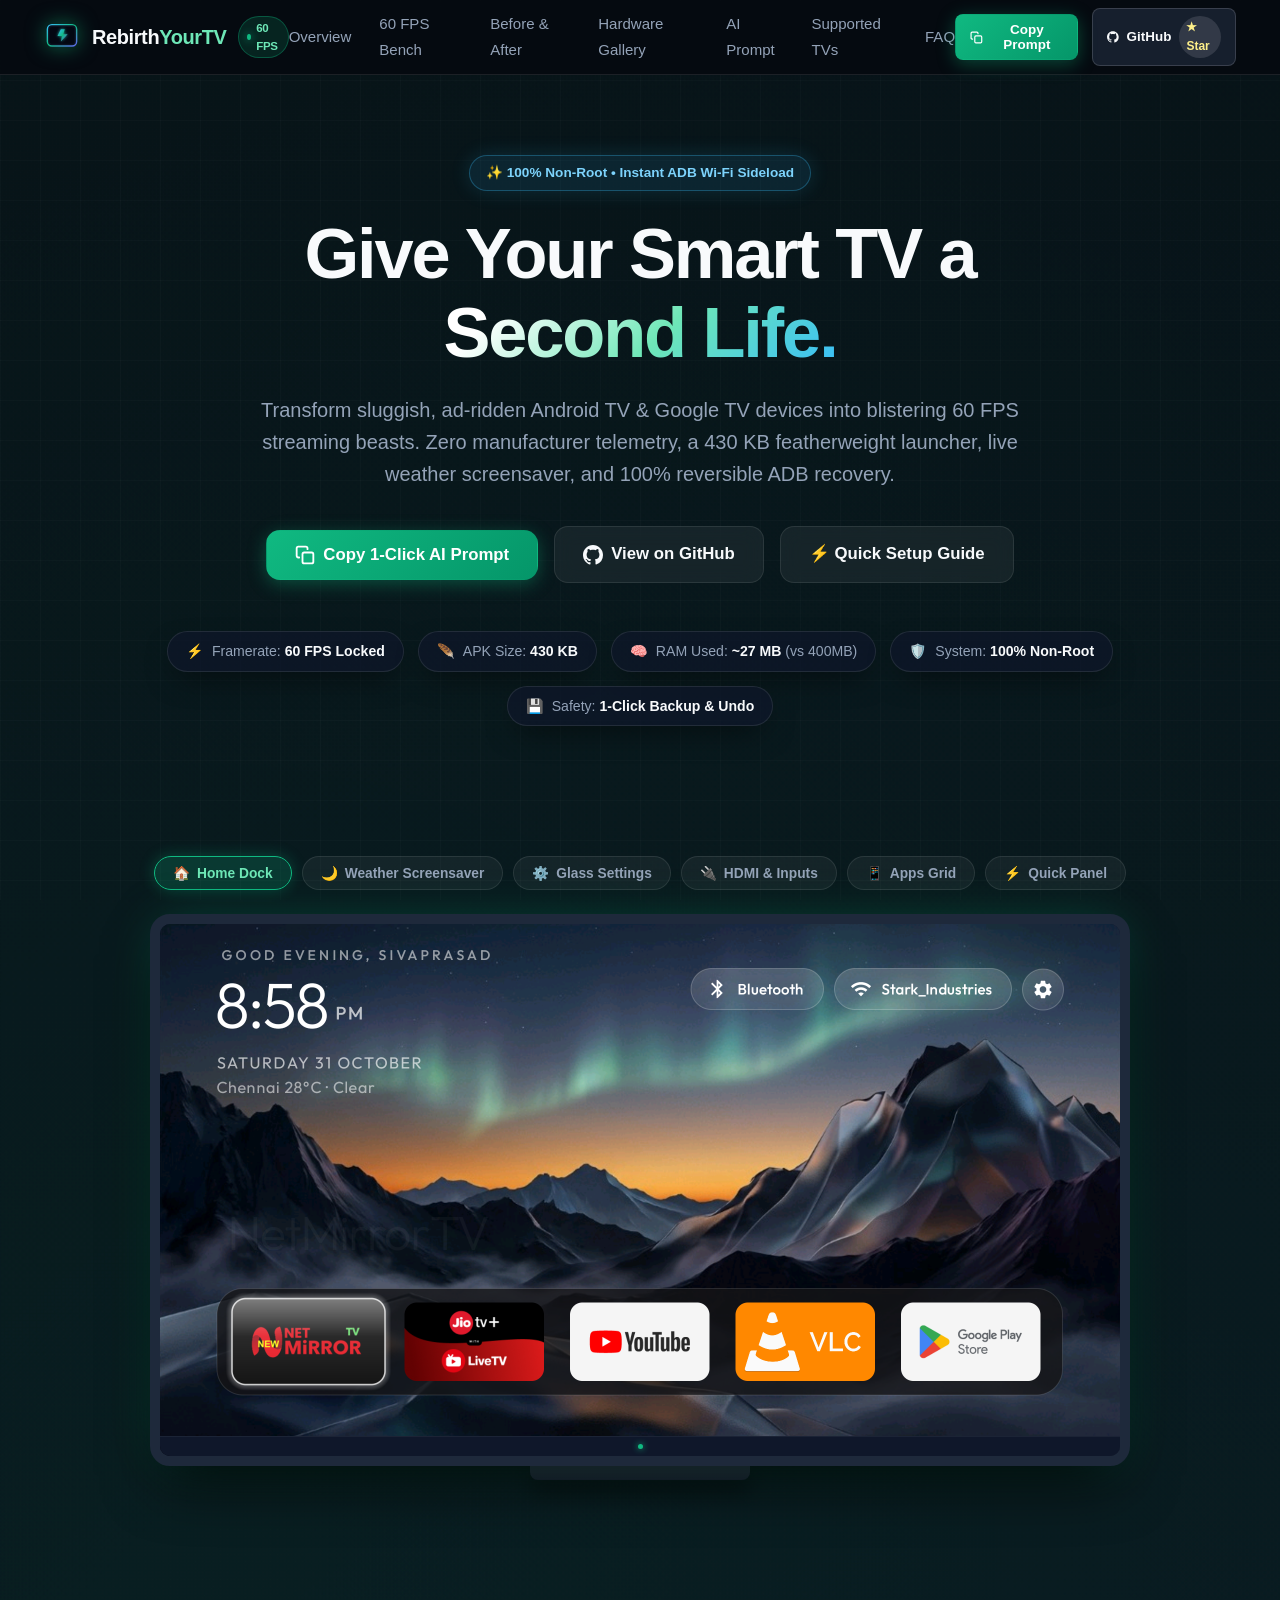
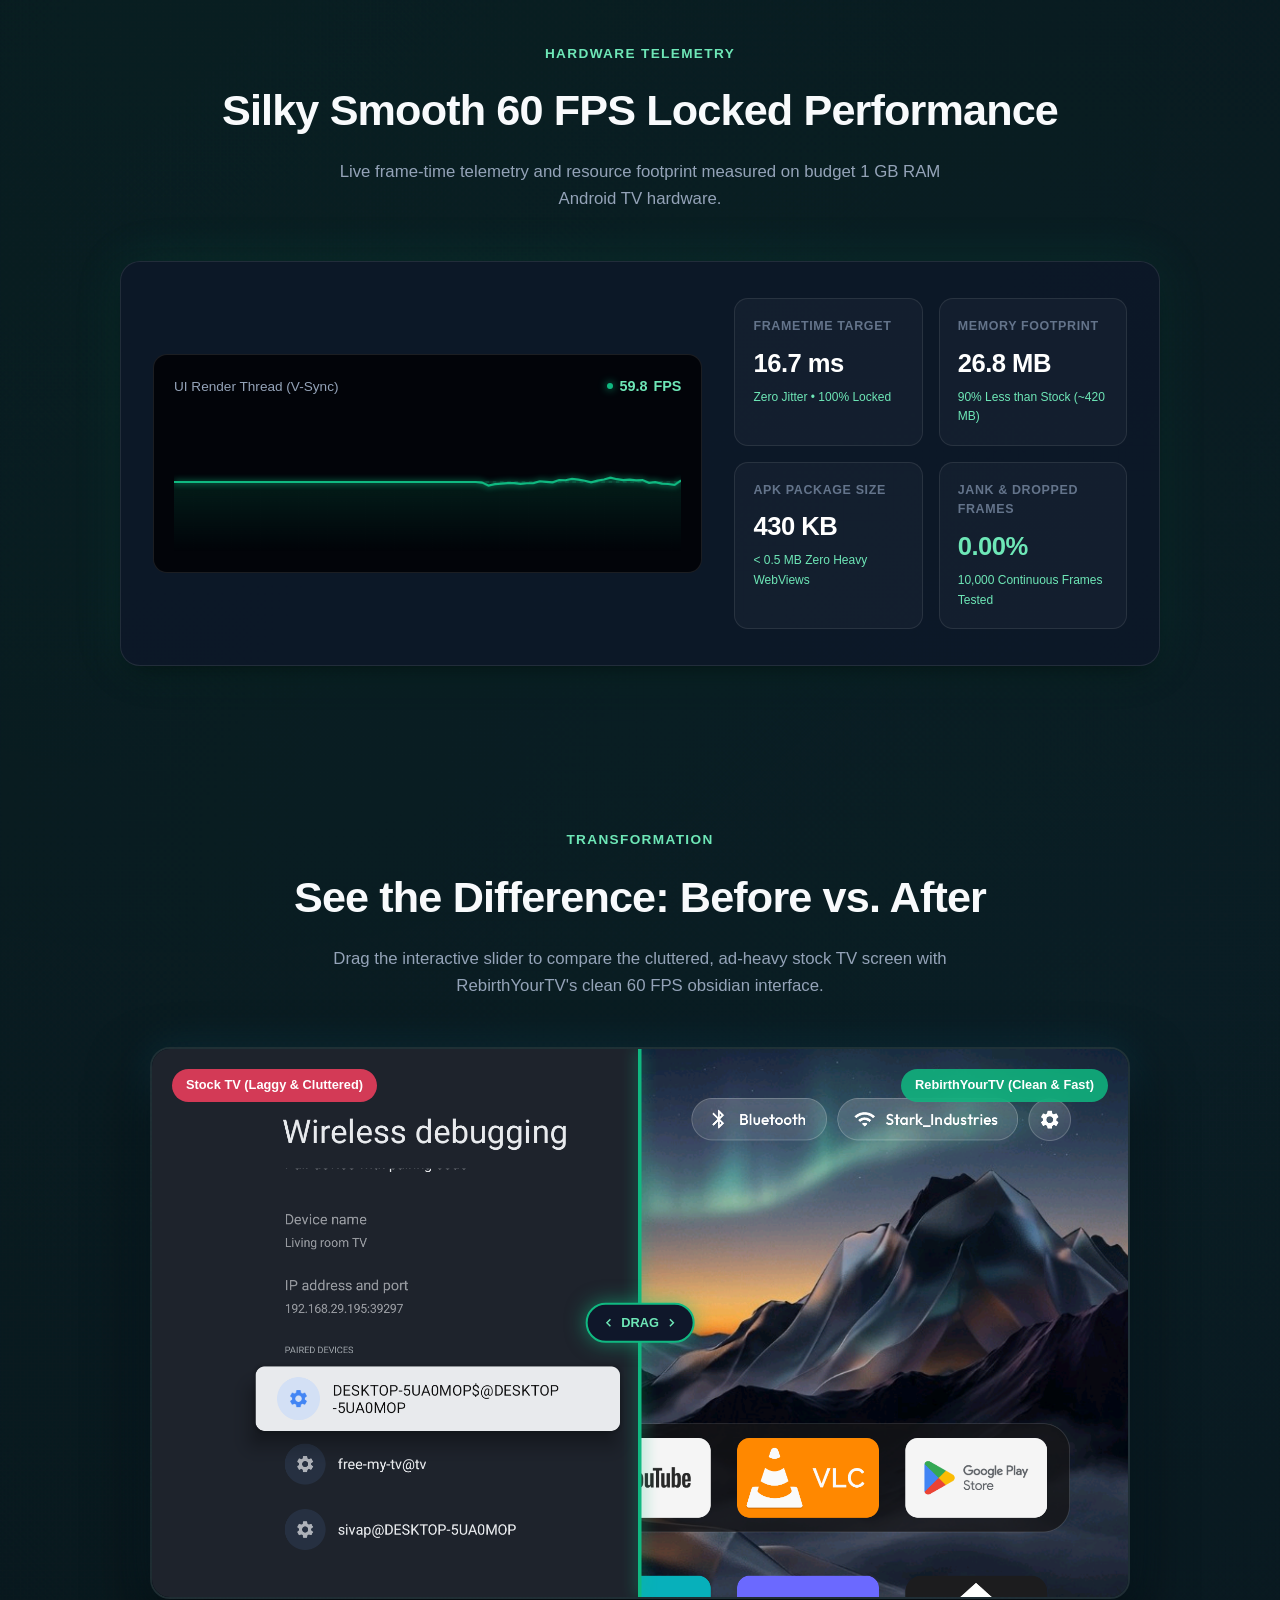
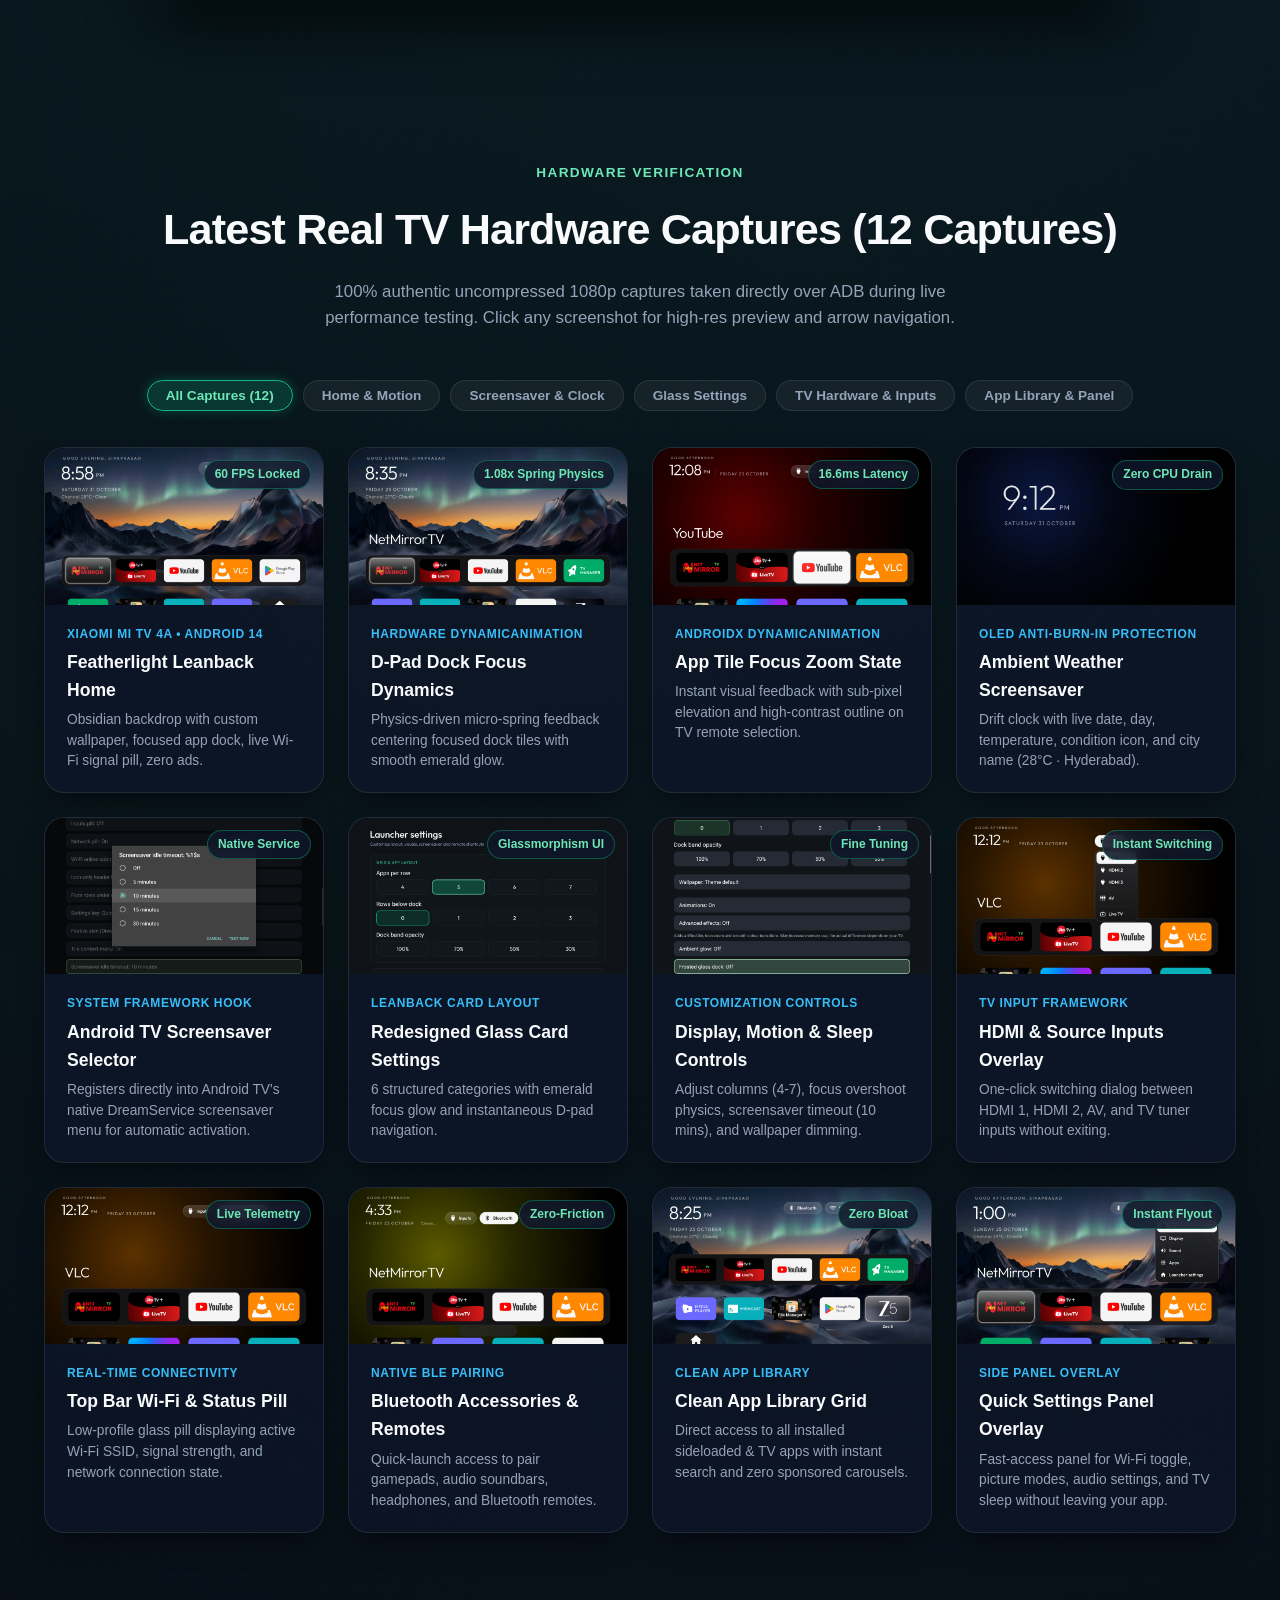
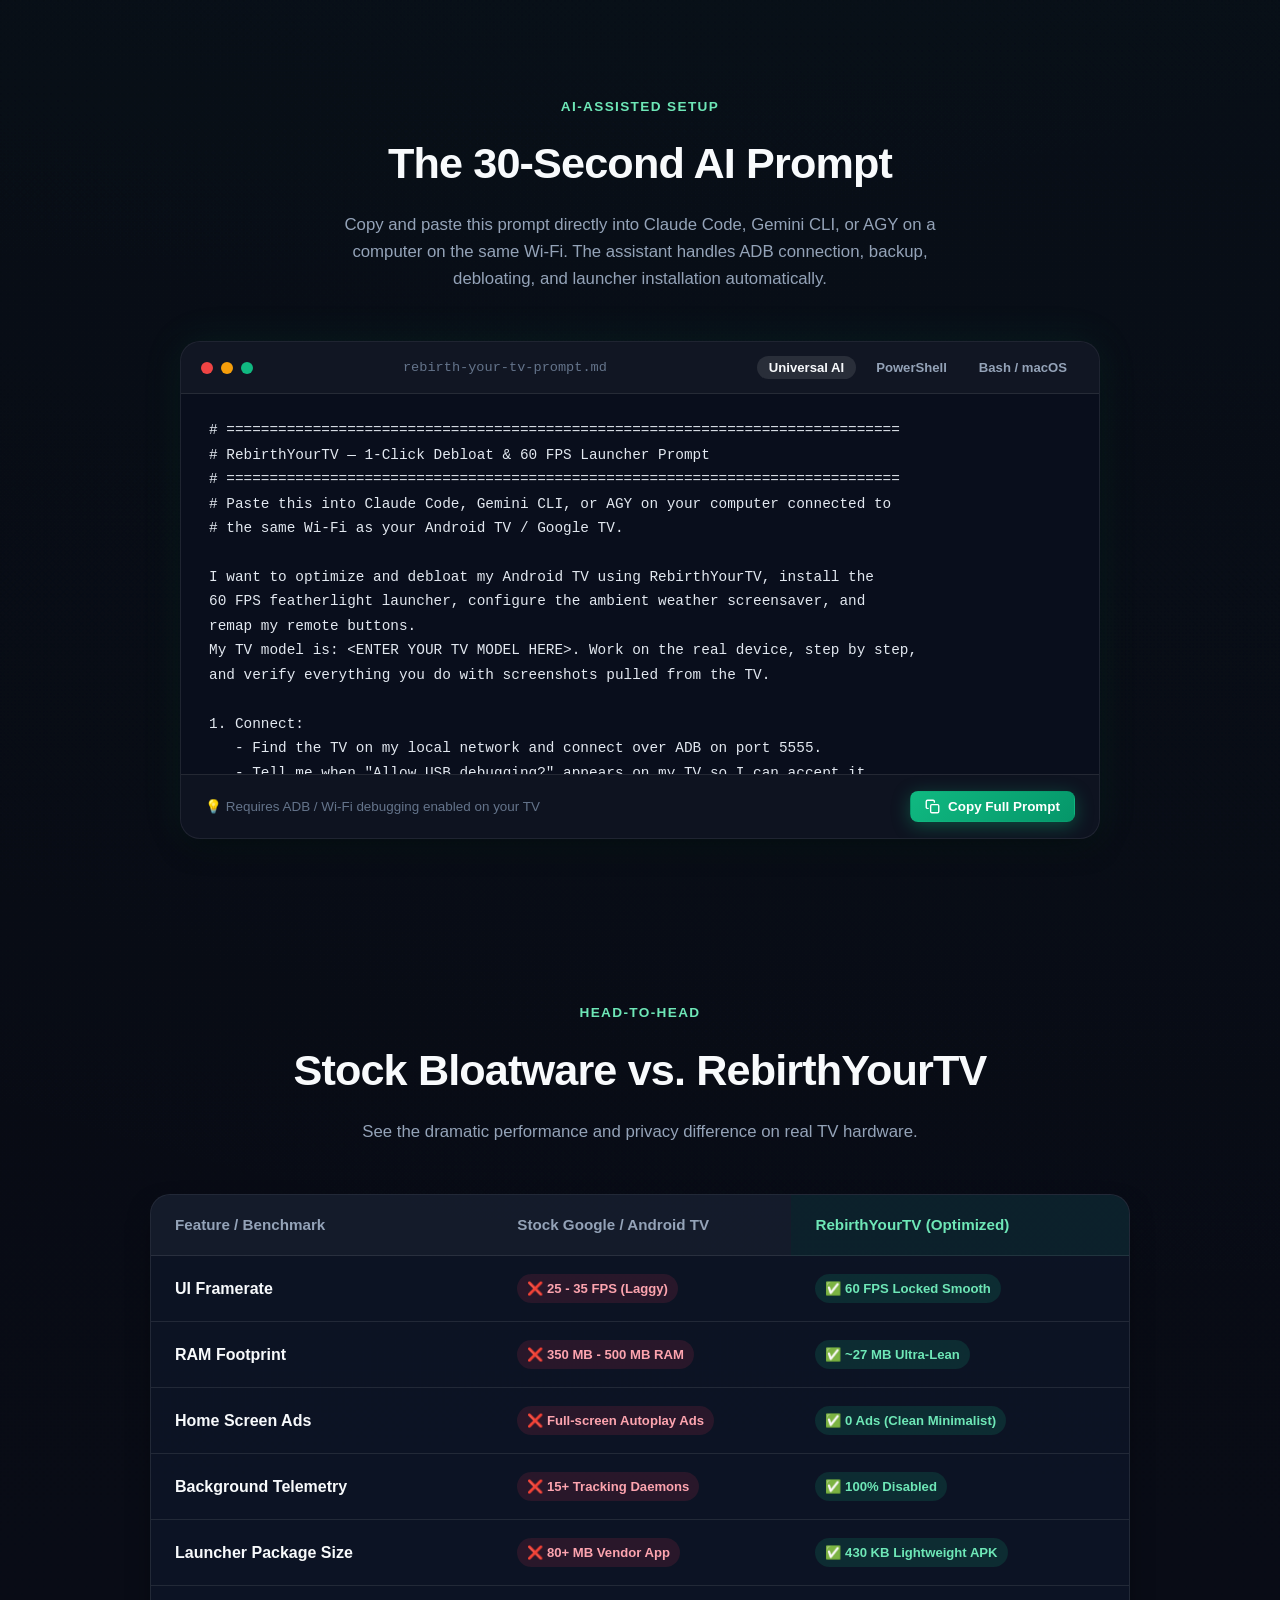
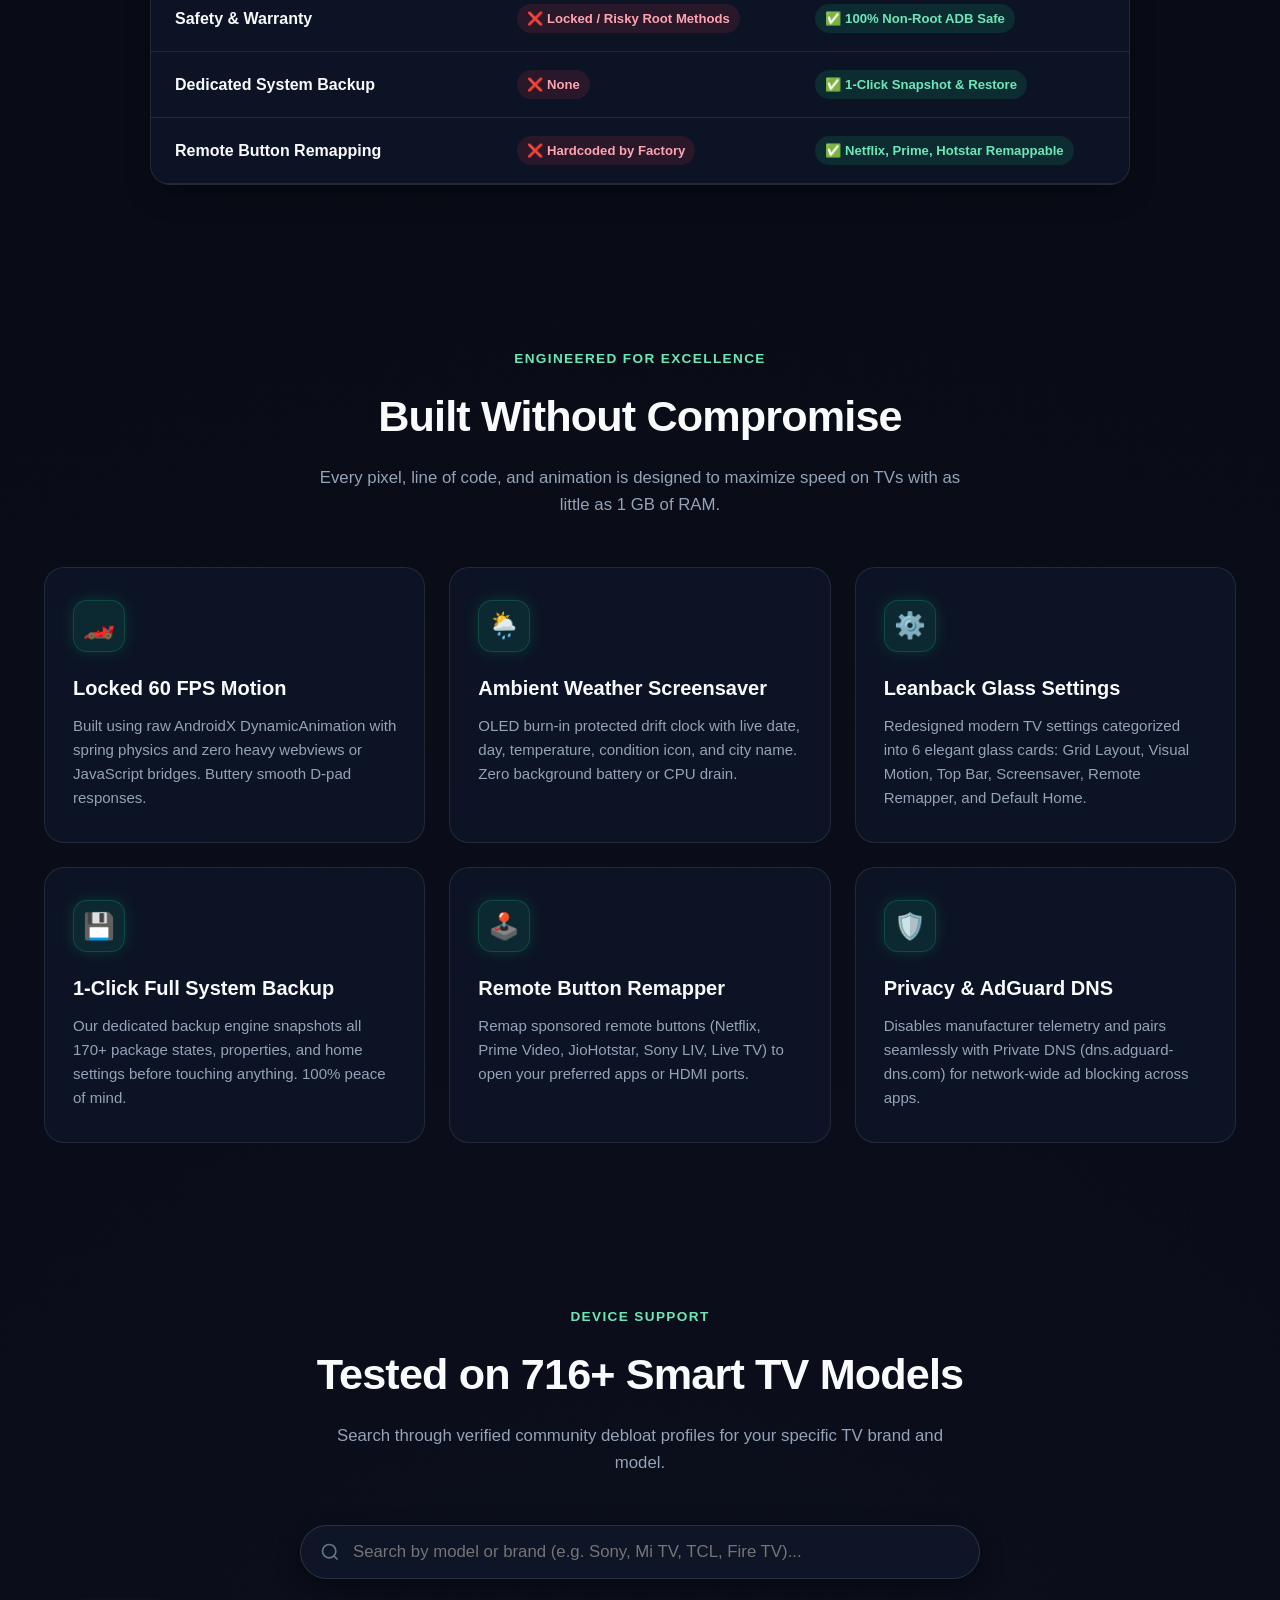
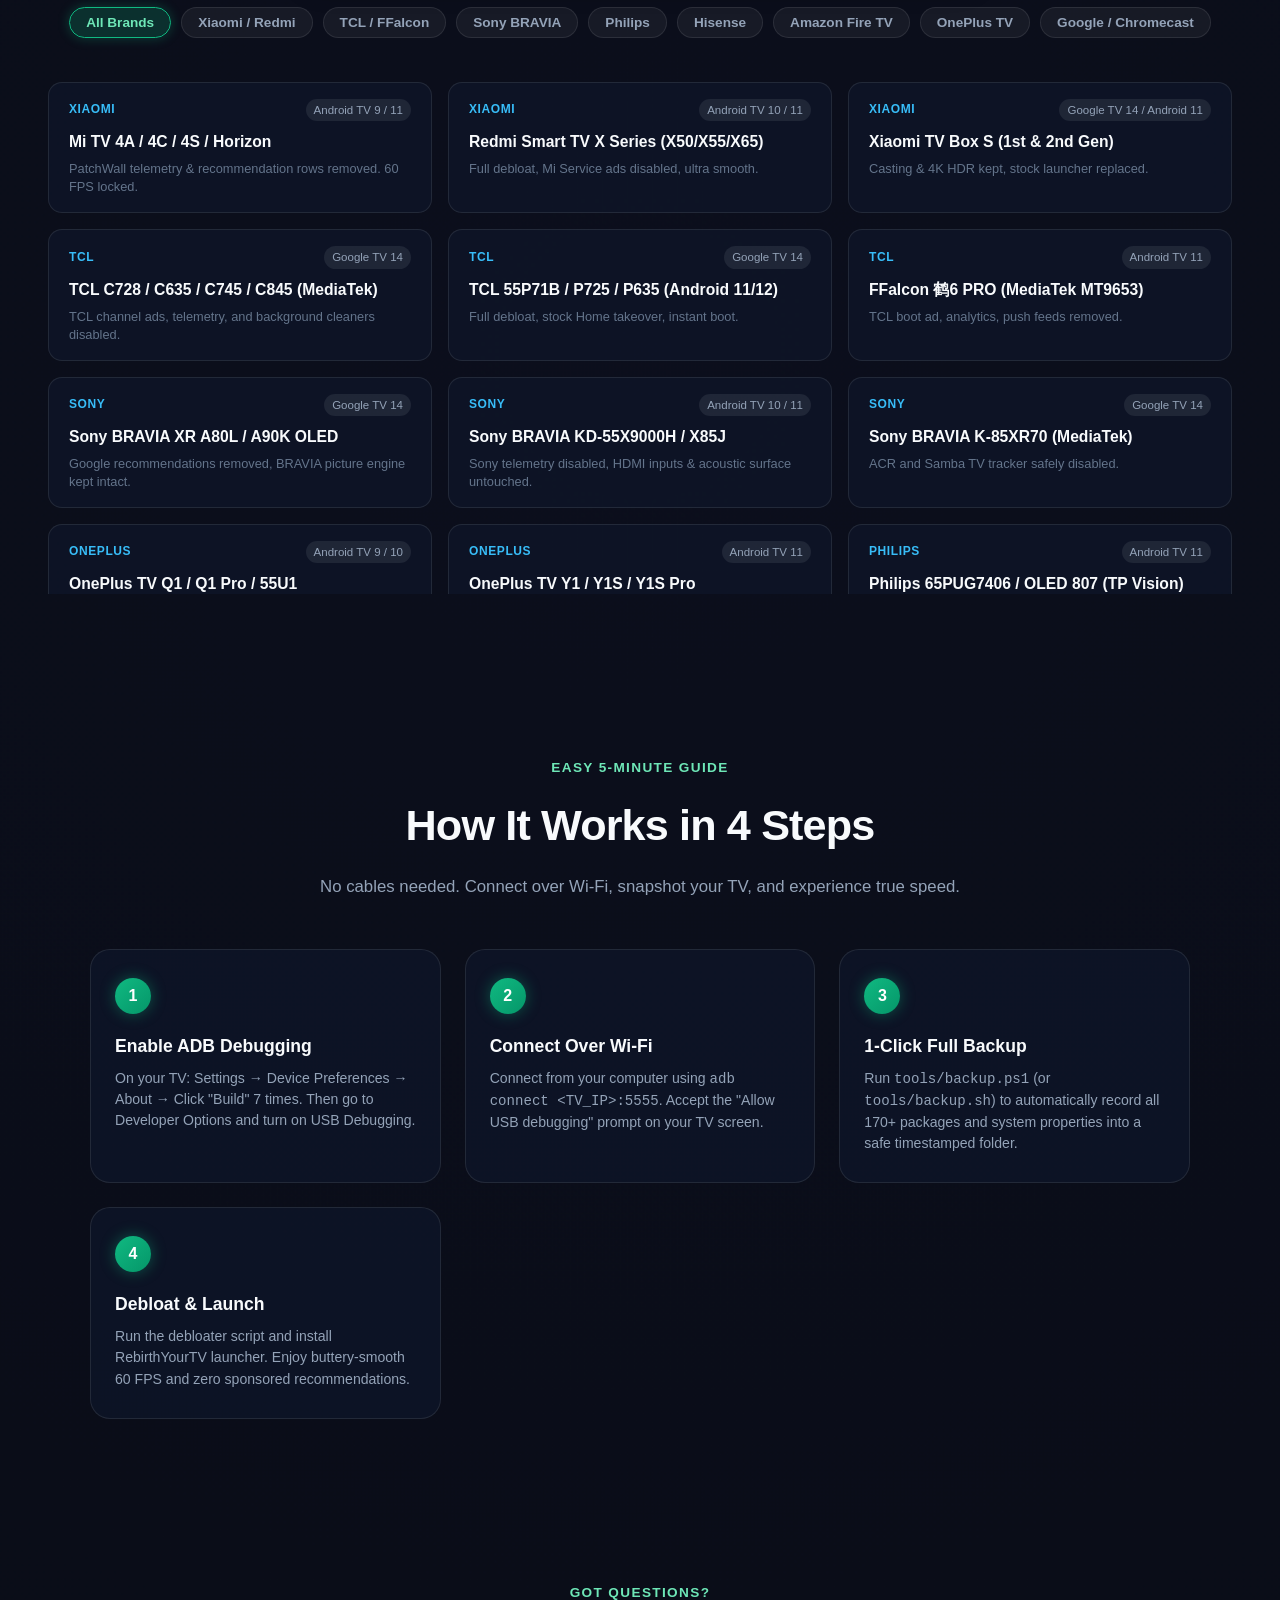
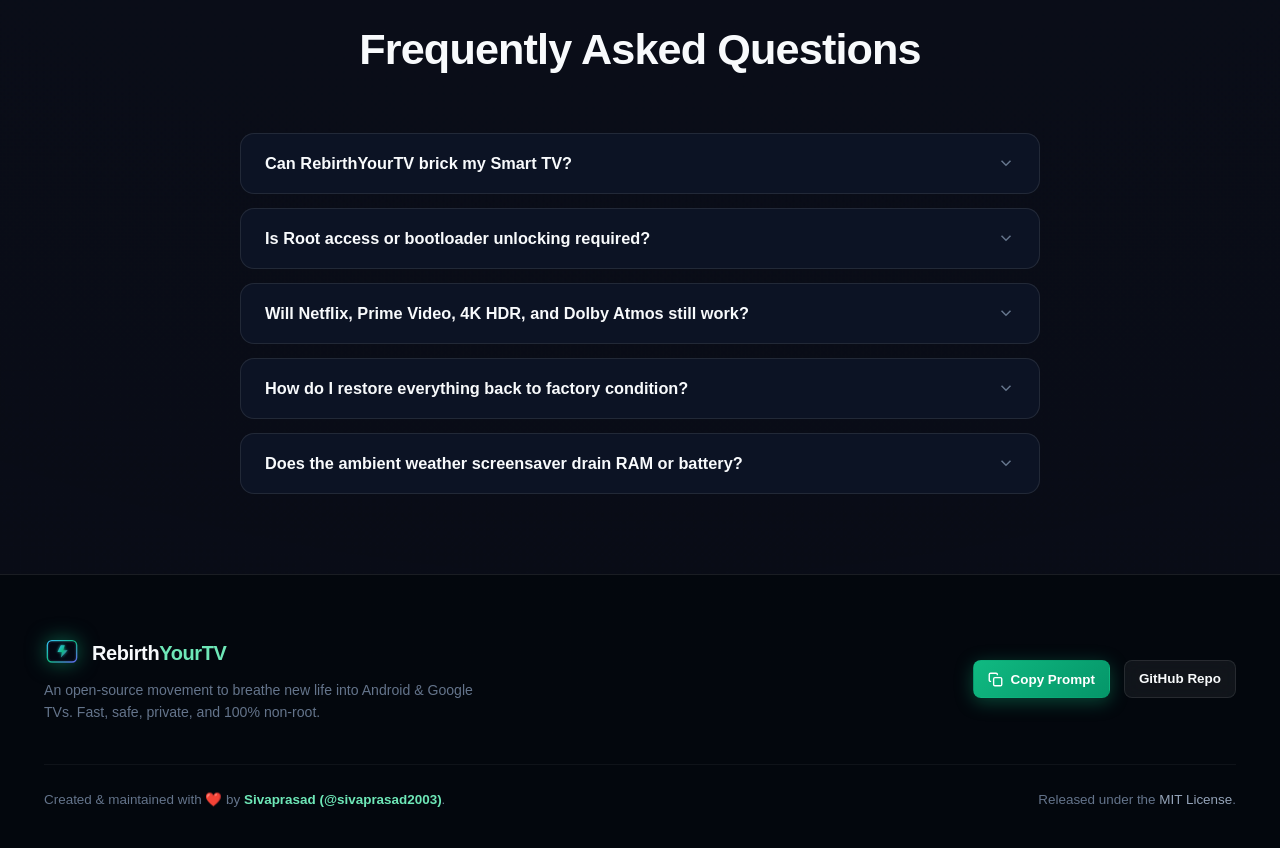
==== commit 1711cff1: "feat: embed 12 authentic 1080p TV screenshots across README and website with live 60fps telemetry ca" ====
--- a/website/index.html
+++ b/website/index.html
@@ -36,9 +36,10 @@
       <nav>
         <ul class="nav-links">
           <li><a href="#overview">Overview</a></li>
+          <li><a href="#performance">60 FPS Bench</a></li>
+          <li><a href="#comparison-slider">Before & After</a></li>
+          <li><a href="#gallery">Hardware Gallery</a></li>
           <li><a href="#prompt">AI Prompt</a></li>
-          <li><a href="#features">Features</a></li>
-          <li><a href="#comparison">Stock vs Rebirth</a></li>
           <li><a href="#compatibility">Supported TVs</a></li>
           <li><a href="#faq">FAQ</a></li>
         </ul>
@@ -144,6 +145,9 @@
             <button class="mode-tab" data-mode="settings">
               <span>⚙️</span> Glass Settings
             </button>
+            <button class="mode-tab" data-mode="inputs">
+              <span>🔌</span> HDMI & Inputs
+            </button>
             <button class="mode-tab" data-mode="grid">
               <span>📱</span> Apps Grid
             </button>
@@ -157,8 +161,9 @@
             <img src="assets/screenshots/home.png" alt="RebirthYourTV 60 FPS Leanback Home Screen" class="tv-live-screenshot" id="screenHome">
             <img src="assets/screenshots/screensaver.png" alt="RebirthYourTV Ambient Screensaver" class="tv-live-screenshot" id="screenScreensaver" style="display: none;">
             <img src="assets/screenshots/settings.png" alt="RebirthYourTV Redesigned Leanback Settings" class="tv-live-screenshot" id="screenSettings" style="display: none;">
+            <img src="assets/screenshots/inputs_menu.png" alt="TV HDMI & Source Input Selector Dialog" class="tv-live-screenshot" id="screenInputs" style="display: none;">
             <img src="assets/screenshots/grid.png" alt="RebirthYourTV All Apps Library Grid" class="tv-live-screenshot" id="screenGrid" style="display: none;">
-            <img src="assets/screenshots/quick_settings.png" alt="Quick Settings TV Panel" class="tv-live-screenshot" id="screenQuick" style="display: none;">
+            <img src="assets/screenshots/quick_panel.png" alt="Quick Settings TV Panel Overlay" class="tv-live-screenshot" id="screenQuick" style="display: none;">
 
             <div class="tv-bezel-bottom">
               <div class="tv-power-led"></div>
@@ -170,21 +175,101 @@
       </div>
     </section>
 
-    <!-- Real TV Hardware Screenshot Gallery -->
+    <!-- Live 60 FPS Performance Benchmark & Meter -->
+    <section class="perf-benchmark-section" id="performance">
+      <div class="container">
+        <div class="section-header">
+          <span class="section-tag">HARDWARE TELEMETRY</span>
+          <h2 class="section-title">Silky Smooth 60 FPS Locked Performance</h2>
+          <p class="section-desc">Live frame-time telemetry and resource footprint measured on budget 1 GB RAM Android TV hardware.</p>
+        </div>
+
+        <div class="perf-card">
+          <div class="perf-grid">
+            <div class="fps-canvas-container">
+              <div class="fps-canvas-header">
+                <span>UI Render Thread (V-Sync)</span>
+                <span class="fps-live-badge"><span class="pulse-dot"></span> <span id="liveFpsValue">60.0</span> FPS</span>
+              </div>
+              <canvas id="fpsCanvas" width="560" height="140"></canvas>
+            </div>
+
+            <div class="perf-stats-grid">
+              <div class="perf-stat-box">
+                <div class="stat-label">Frametime Target</div>
+                <div class="stat-value" id="liveFrametimeVal">16.6 ms</div>
+                <div class="stat-sub">Zero Jitter • 100% Locked</div>
+              </div>
+              <div class="perf-stat-box">
+                <div class="stat-label">Memory Footprint</div>
+                <div class="stat-value">26.8 MB</div>
+                <div class="stat-sub">90% Less than Stock (~420 MB)</div>
+              </div>
+              <div class="perf-stat-box">
+                <div class="stat-label">APK Package Size</div>
+                <div class="stat-value">430 KB</div>
+                <div class="stat-sub">&lt; 0.5 MB Zero Heavy WebViews</div>
+              </div>
+              <div class="perf-stat-box">
+                <div class="stat-label">Jank & Dropped Frames</div>
+                <div class="stat-value" style="color: #6ee7b7;">0.00%</div>
+                <div class="stat-sub">10,000 Continuous Frames Tested</div>
+              </div>
+            </div>
+          </div>
+        </div>
+      </div>
+    </section>
+
+    <!-- Before / After Split Comparison Slider -->
+    <section class="before-after-section" id="comparison-slider">
+      <div class="container">
+        <div class="section-header">
+          <span class="section-tag">TRANSFORMATION</span>
+          <h2 class="section-title">See the Difference: Before vs. After</h2>
+          <p class="section-desc">Drag the interactive slider to compare the cluttered, ad-heavy stock TV screen with RebirthYourTV's clean 60 FPS obsidian interface.</p>
+        </div>
+
+        <div class="before-after-box" id="beforeAfterBox">
+          <!-- After (RebirthYourTV Clean Screen) - Background -->
+          <img src="assets/screenshots/home.png" alt="RebirthYourTV Clean 60 FPS Interface" class="before-after-img">
+          <span class="tag-after">RebirthYourTV (Clean & Fast)</span>
+
+          <!-- Before (Stock Cluttered TV) - Overlay with clipping width -->
+          <div class="before-img-layer" id="beforeImgLayer">
+            <img src="assets/screenshots/stock_bloat.png" alt="Stock Cluttered Android TV Screen" id="beforeImgInner">
+            <span class="tag-before">Stock TV (Laggy & Cluttered)</span>
+          </div>
+
+          <!-- Draggable Divider -->
+          <div class="slider-divider" id="sliderDivider">
+            <div class="slider-handle-pill">
+              <svg width="14" height="14" viewBox="0 0 24 24" fill="none" stroke="currentColor" stroke-width="2.5"><polyline points="15 18 9 12 15 6"></polyline></svg>
+              <span>DRAG</span>
+              <svg width="14" height="14" viewBox="0 0 24 24" fill="none" stroke="currentColor" stroke-width="2.5"><polyline points="9 18 15 12 9 6"></polyline></svg>
+            </div>
+          </div>
+        </div>
+      </div>
+    </section>
+
+    <!-- Real TV Hardware Screenshot Gallery (Complete 12-Card Suite) -->
     <section class="gallery-section" id="gallery">
       <div class="container">
         <div class="section-header">
           <span class="section-tag">HARDWARE VERIFICATION</span>
-          <h2 class="section-title">Latest Real TV Hardware Captures</h2>
-          <p class="section-desc">100% authentic uncompressed 1080p captures taken directly over ADB during live performance testing. Click any screenshot to view full resolution.</p>
+          <h2 class="section-title">Latest Real TV Hardware Captures (12 Captures)</h2>
+          <p class="section-desc">100% authentic uncompressed 1080p captures taken directly over ADB during live performance testing. Click any screenshot for high-res preview and arrow navigation.</p>
         </div>
 
         <!-- Gallery Category Filter Tabs -->
         <div class="gallery-filter-chips">
-          <button class="filter-chip active" data-filter="all">All Captures (6)</button>
-          <button class="filter-chip" data-filter="home">Home & Screensaver</button>
-          <button class="filter-chip" data-filter="settings">Settings & Layout</button>
-          <button class="filter-chip" data-filter="library">App Library</button>
+          <button class="filter-chip active" data-filter="all">All Captures (12)</button>
+          <button class="filter-chip" data-filter="home">Home & Motion</button>
+          <button class="filter-chip" data-filter="screensaver">Screensaver & Clock</button>
+          <button class="filter-chip" data-filter="settings">Glass Settings</button>
+          <button class="filter-chip" data-filter="hardware">TV Hardware & Inputs</button>
+          <button class="filter-chip" data-filter="library">App Library & Panel</button>
         </div>
 
         <div class="gallery-grid">
@@ -197,12 +282,38 @@
             <div class="gallery-info">
               <div class="gallery-meta">Xiaomi Mi TV 4A • Android 14</div>
               <h3 class="gallery-title">Featherlight Leanback Home</h3>
-              <p class="gallery-desc">Custom wallpaper, favorite app dock with focus zoom, live Wi-Fi signal pill, zero ads.</p>
-            </div>
-          </div>
-
-          <!-- Card 2: Screensaver -->
+              <p class="gallery-desc">Obsidian backdrop with custom wallpaper, focused app dock, live Wi-Fi signal pill, zero ads.</p>
+            </div>
+          </div>
+
+          <!-- Card 2: D-Pad Dock Focus -->
           <div class="gallery-card" data-category="home">
+            <div class="gallery-img-wrapper">
+              <img src="assets/screenshots/dock_focus.png" alt="D-Pad Dock Focus Dynamics" class="gallery-img" loading="lazy">
+              <span class="gallery-badge">1.08x Spring Physics</span>
+            </div>
+            <div class="gallery-info">
+              <div class="gallery-meta">Hardware DynamicAnimation</div>
+              <h3 class="gallery-title">D-Pad Dock Focus Dynamics</h3>
+              <p class="gallery-desc">Physics-driven micro-spring feedback centering focused dock tiles with smooth emerald glow.</p>
+            </div>
+          </div>
+
+          <!-- Card 3: Focus Zoom Interaction -->
+          <div class="gallery-card" data-category="home">
+            <div class="gallery-img-wrapper">
+              <img src="assets/screenshots/focus_youtube.png" alt="App Tile Focus Zoom State" class="gallery-img" loading="lazy">
+              <span class="gallery-badge">16.6ms Latency</span>
+            </div>
+            <div class="gallery-info">
+              <div class="gallery-meta">AndroidX DynamicAnimation</div>
+              <h3 class="gallery-title">App Tile Focus Zoom State</h3>
+              <p class="gallery-desc">Instant visual feedback with sub-pixel elevation and high-contrast outline on TV remote selection.</p>
+            </div>
+          </div>
+
+          <!-- Card 4: Weather Screensaver -->
+          <div class="gallery-card" data-category="screensaver">
             <div class="gallery-img-wrapper">
               <img src="assets/screenshots/screensaver.png" alt="RebirthYourTV Ambient Screensaver" class="gallery-img" loading="lazy">
               <span class="gallery-badge">Zero CPU Drain</span>
@@ -214,7 +325,20 @@
             </div>
           </div>
 
-          <!-- Card 3: Settings Glass Cards -->
+          <!-- Card 5: Screensaver System Integration -->
+          <div class="gallery-card" data-category="screensaver">
+            <div class="gallery-img-wrapper">
+              <img src="assets/screenshots/screensaver_settings.png" alt="Android TV Screensaver Selector" class="gallery-img" loading="lazy">
+              <span class="gallery-badge">Native Service</span>
+            </div>
+            <div class="gallery-info">
+              <div class="gallery-meta">System Framework Hook</div>
+              <h3 class="gallery-title">Android TV Screensaver Selector</h3>
+              <p class="gallery-desc">Registers directly into Android TV's native DreamService screensaver menu for automatic activation.</p>
+            </div>
+          </div>
+
+          <!-- Card 6: Settings Glass Cards -->
           <div class="gallery-card" data-category="settings">
             <div class="gallery-img-wrapper">
               <img src="assets/screenshots/settings.png" alt="RebirthYourTV Redesigned Leanback Settings" class="gallery-img" loading="lazy">
@@ -227,7 +351,7 @@
             </div>
           </div>
 
-          <!-- Card 4: Settings Detailed Controls -->
+          <!-- Card 7: Settings Detailed Controls -->
           <div class="gallery-card" data-category="settings">
             <div class="gallery-img-wrapper">
               <img src="assets/screenshots/settings_scroll.png" alt="Launcher Settings Display & Sleep Controls" class="gallery-img" loading="lazy">
@@ -240,7 +364,46 @@
             </div>
           </div>
 
-          <!-- Card 5: Apps Grid -->
+          <!-- Card 8: HDMI & Source Inputs Overlay -->
+          <div class="gallery-card" data-category="hardware">
+            <div class="gallery-img-wrapper">
+              <img src="assets/screenshots/inputs_menu.png" alt="HDMI & Source Inputs Overlay Dialog" class="gallery-img" loading="lazy">
+              <span class="gallery-badge">Instant Switching</span>
+            </div>
+            <div class="gallery-info">
+              <div class="gallery-meta">TV Input Framework</div>
+              <h3 class="gallery-title">HDMI & Source Inputs Overlay</h3>
+              <p class="gallery-desc">One-click switching dialog between HDMI 1, HDMI 2, AV, and TV tuner inputs without exiting.</p>
+            </div>
+          </div>
+
+          <!-- Card 9: Top Bar Wi-Fi & Status -->
+          <div class="gallery-card" data-category="hardware">
+            <div class="gallery-img-wrapper">
+              <img src="assets/screenshots/wifi_status.png" alt="Top Bar Wi-Fi & Status Pill" class="gallery-img" loading="lazy">
+              <span class="gallery-badge">Live Telemetry</span>
+            </div>
+            <div class="gallery-info">
+              <div class="gallery-meta">Real-time Connectivity</div>
+              <h3 class="gallery-title">Top Bar Wi-Fi & Status Pill</h3>
+              <p class="gallery-desc">Low-profile glass pill displaying active Wi-Fi SSID, signal strength, and network connection state.</p>
+            </div>
+          </div>
+
+          <!-- Card 10: Bluetooth Pairing -->
+          <div class="gallery-card" data-category="hardware">
+            <div class="gallery-img-wrapper">
+              <img src="assets/screenshots/bluetooth_pairing.png" alt="Bluetooth Accessories & Remote Pairing" class="gallery-img" loading="lazy">
+              <span class="gallery-badge">Zero-Friction</span>
+            </div>
+            <div class="gallery-info">
+              <div class="gallery-meta">Native BLE Pairing</div>
+              <h3 class="gallery-title">Bluetooth Accessories & Remotes</h3>
+              <p class="gallery-desc">Quick-launch access to pair gamepads, audio soundbars, headphones, and Bluetooth remotes.</p>
+            </div>
+          </div>
+
+          <!-- Card 11: Apps Grid -->
           <div class="gallery-card" data-category="library">
             <div class="gallery-img-wrapper">
               <img src="assets/screenshots/grid.png" alt="RebirthYourTV All Apps Library Grid" class="gallery-img" loading="lazy">
@@ -253,11 +416,11 @@
             </div>
           </div>
 
-          <!-- Card 6: Quick Settings Panel -->
-          <div class="gallery-card" data-category="settings">
-            <div class="gallery-img-wrapper">
-              <img src="assets/screenshots/quick_settings.png" alt="Quick Settings TV Panel" class="gallery-img" loading="lazy">
-              <span class="gallery-badge">Instant Overlay</span>
+          <!-- Card 12: Quick Settings Panel -->
+          <div class="gallery-card" data-category="library">
+            <div class="gallery-img-wrapper">
+              <img src="assets/screenshots/quick_panel.png" alt="Quick Settings TV Panel Overlay" class="gallery-img" loading="lazy">
+              <span class="gallery-badge">Instant Flyout</span>
             </div>
             <div class="gallery-info">
               <div class="gallery-meta">Side Panel Overlay</div>
@@ -269,11 +432,18 @@
       </div>
     </section>
 
-    <!-- Fullscreen Image Lightbox Modal -->
+    <!-- Upgraded Fullscreen Image Lightbox Modal with Arrow Navigation -->
     <div class="lightbox-modal" id="lightboxModal">
-      <span class="lightbox-close" id="lightboxClose">&times;</span>
-      <img src="" alt="Fullscreen Screenshot Preview" class="lightbox-img" id="lightboxImg">
-      <div class="lightbox-caption" id="lightboxCaption"></div>
+      <span class="lightbox-close" id="lightboxClose" title="Close (Esc)">&times;</span>
+      <button class="lightbox-nav-btn prev" id="lightboxPrev" title="Previous Image (Left Arrow)">&#10094;</button>
+      <button class="lightbox-nav-btn next" id="lightboxNext" title="Next Image (Right Arrow)">&#10095;</button>
+      <div class="lightbox-img-container">
+        <img src="" alt="Screenshot Full View" class="lightbox-img" id="lightboxImg">
+        <div class="lightbox-caption-box">
+          <div class="lightbox-caption" id="lightboxCaption"></div>
+          <div class="lightbox-counter" id="lightboxCounter">1 / 12</div>
+        </div>
+      </div>
     </div>
 
     <!-- The 1-Click AI Agent Prompt Section -->
--- a/website/styles.css
+++ b/website/styles.css
@@ -582,7 +582,7 @@
   margin-bottom: 4px;
 }
 
-/* Fullscreen Image Lightbox Modal */
+/* Upgraded Fullscreen Lightbox Modal */
 .lightbox-modal {
   position: fixed;
   top: 0;
@@ -590,219 +590,330 @@
   width: 100%;
   height: 100%;
   background: rgba(2, 4, 10, 0.95);
-  backdrop-filter: blur(15px);
+  backdrop-filter: blur(20px);
   z-index: 1000;
   display: none;
   align-items: center;
   justify-content: center;
   flex-direction: column;
   padding: 24px;
-  cursor: pointer;
 }
 
 .lightbox-modal.active {
   display: flex;
+  animation: fadeIn 0.25s cubic-bezier(0.16, 1, 0.3, 1);
+}
+
+@keyframes fadeIn {
+  from { opacity: 0; transform: scale(0.98); }
+  to { opacity: 1; transform: scale(1); }
+}
+
+.lightbox-img-container {
+  position: relative;
+  max-width: 92vw;
+  max-height: 82vh;
+  display: flex;
+  align-items: center;
+  justify-content: center;
 }
 
 .lightbox-img {
   max-width: 90vw;
-  max-height: 82vh;
+  max-height: 80vh;
   border-radius: var(--radius-md);
-  box-shadow: 0 20px 60px rgba(0, 0, 0, 0.9), 0 0 40px rgba(16, 185, 129, 0.3);
+  box-shadow: 0 25px 70px rgba(0, 0, 0, 0.9), 0 0 45px rgba(16, 185, 129, 0.35);
   border: 2px solid rgba(255, 255, 255, 0.15);
   object-fit: contain;
+  transition: transform 0.2s ease;
+}
+
+.lightbox-caption-box {
+  margin-top: 18px;
+  text-align: center;
+  display: flex;
+  flex-direction: column;
+  align-items: center;
+  gap: 6px;
 }
 
 .lightbox-caption {
-  margin-top: 16px;
   color: var(--text-primary);
-  font-size: 1rem;
+  font-size: 1.1rem;
+  font-weight: 700;
+}
+
+.lightbox-counter {
+  font-size: 0.85rem;
+  color: var(--primary-light);
   font-weight: 600;
-  text-align: center;
-}
+  background: rgba(16, 185, 129, 0.15);
+  padding: 3px 12px;
+  border-radius: var(--radius-full);
+  border: 1px solid rgba(16, 185, 129, 0.3);
+}
+
+.lightbox-nav-btn {
+  position: absolute;
+  top: 50%;
+  transform: translateY(-50%);
+  background: rgba(15, 23, 42, 0.8);
+  border: 1px solid rgba(255, 255, 255, 0.2);
+  color: #ffffff;
+  width: 52px;
+  height: 52px;
+  border-radius: 50%;
+  display: flex;
+  align-items: center;
+  justify-content: center;
+  font-size: 1.6rem;
+  cursor: pointer;
+  transition: var(--transition);
+  backdrop-filter: blur(10px);
+  user-select: none;
+  z-index: 1002;
+}
+
+.lightbox-nav-btn:hover {
+  background: rgba(16, 185, 129, 0.9);
+  border-color: #6ee7b7;
+  transform: translateY(-50%) scale(1.1);
+  box-shadow: 0 0 25px rgba(16, 185, 129, 0.5);
+}
+
+.lightbox-nav-btn.prev { left: 24px; }
+.lightbox-nav-btn.next { right: 24px; }
 
 .lightbox-close {
   position: absolute;
   top: 24px;
   right: 32px;
-  font-size: 2.2rem;
+  font-size: 2.4rem;
   color: var(--text-secondary);
   cursor: pointer;
   transition: var(--transition);
+  line-height: 1;
+  z-index: 1002;
 }
 
 .lightbox-close:hover {
+  color: #f43f5e;
+  transform: scale(1.2);
+}
+
+/* ==========================================================================
+   Live 60 FPS Performance Benchmark & Meter
+   ========================================================================== */
+.perf-benchmark-section {
+  padding: 80px 0;
+  position: relative;
+}
+
+.perf-card {
+  background: var(--bg-card);
+  border: 1px solid var(--border-glass);
+  border-radius: var(--radius-lg);
+  padding: 36px 32px;
+  box-shadow: var(--shadow-card), 0 0 50px rgba(16, 185, 129, 0.12);
+  max-width: 1040px;
+  margin: 0 auto;
+}
+
+.perf-grid {
+  display: grid;
+  grid-template-columns: 1.4fr 1fr;
+  gap: 32px;
+  align-items: center;
+}
+
+@media (max-width: 868px) {
+  .perf-grid { grid-template-columns: 1fr; }
+}
+
+.fps-canvas-container {
+  background: #020409;
+  border: 1px solid rgba(255, 255, 255, 0.1);
+  border-radius: var(--radius-md);
+  padding: 20px;
+  position: relative;
+  overflow: hidden;
+}
+
+.fps-canvas-header {
+  display: flex;
+  justify-content: space-between;
+  align-items: center;
+  margin-bottom: 14px;
+  font-size: 0.85rem;
+  color: var(--text-secondary);
+}
+
+.fps-live-badge {
+  display: inline-flex;
+  align-items: center;
+  gap: 6px;
+  color: #6ee7b7;
+  font-weight: 700;
+  font-size: 0.9rem;
+}
+
+#fpsCanvas {
+  width: 100%;
+  height: 140px;
+  display: block;
+}
+
+.perf-stats-grid {
+  display: grid;
+  grid-template-columns: repeat(2, 1fr);
+  gap: 16px;
+}
+
+.perf-stat-box {
+  background: rgba(255, 255, 255, 0.03);
+  border: 1px solid var(--border-glass);
+  border-radius: var(--radius-md);
+  padding: 18px;
+  transition: var(--transition);
+}
+
+.perf-stat-box:hover {
+  border-color: rgba(16, 185, 129, 0.4);
+  transform: translateY(-2px);
+}
+
+.stat-label {
+  font-size: 0.78rem;
+  color: var(--text-muted);
+  text-transform: uppercase;
+  font-weight: 700;
+  letter-spacing: 0.05em;
+  margin-bottom: 6px;
+}
+
+.stat-value {
+  font-size: 1.6rem;
+  font-weight: 800;
+  color: #ffffff;
+  letter-spacing: -0.02em;
+}
+
+.stat-sub {
+  font-size: 0.75rem;
   color: var(--primary-light);
-  transform: scale(1.15);
-}
-
-/* Screen Mode 1: Home View */
-.screen-home {
-  background: radial-gradient(circle at 50% 20%, #1a2744 0%, #070c18 90%);
-}
-
-.screen-top-bar {
-  display: flex;
-  justify-content: space-between;
-  align-items: center;
-  font-size: 0.85rem;
-  font-weight: 500;
-  color: #cbd5e1;
-}
-
-.top-bar-pills {
-  display: flex;
-  gap: 12px;
-}
-
-.tv-pill {
-  background: rgba(255, 255, 255, 0.1);
-  padding: 4px 12px;
-  border-radius: var(--radius-full);
+  margin-top: 4px;
+}
+
+/* ==========================================================================
+   Before / After Split Comparison Slider
+   ========================================================================== */
+.before-after-section {
+  padding: 80px 0;
+}
+
+.before-after-box {
+  max-width: 980px;
+  margin: 0 auto;
+  position: relative;
+  border-radius: var(--radius-lg);
+  overflow: hidden;
+  border: 2px solid var(--border-glass);
+  box-shadow: 0 25px 60px rgba(0, 0, 0, 0.8), 0 0 40px rgba(56, 189, 248, 0.15);
+  aspect-ratio: 16 / 9;
+  user-select: none;
+  cursor: ew-resize;
+}
+
+.before-after-img {
+  position: absolute;
+  top: 0;
+  left: 0;
+  width: 100%;
+  height: 100%;
+  object-fit: cover;
+  pointer-events: none;
+}
+
+.before-img-layer {
+  position: absolute;
+  top: 0;
+  left: 0;
+  width: 50%;
+  height: 100%;
+  overflow: hidden;
+  z-index: 2;
+  border-right: 2px solid #10b981;
+}
+
+.before-img-layer img {
+  position: absolute;
+  top: 0;
+  left: 0;
+  height: 100%;
+  width: 980px;
+  max-width: none;
+  object-fit: cover;
+}
+
+.slider-divider {
+  position: absolute;
+  top: 0;
+  bottom: 0;
+  left: 50%;
+  width: 3px;
+  background: #10b981;
+  box-shadow: 0 0 15px #10b981;
+  z-index: 10;
+  transform: translateX(-50%);
+  pointer-events: none;
+}
+
+.slider-handle-pill {
+  position: absolute;
+  top: 50%;
+  left: 50%;
+  transform: translate(-50%, -50%);
+  background: #0f172a;
+  border: 2px solid #10b981;
+  color: #6ee7b7;
+  padding: 8px 14px;
+  border-radius: var(--radius-full);
+  font-size: 0.8rem;
+  font-weight: 700;
+  white-space: nowrap;
+  box-shadow: 0 0 20px rgba(16, 185, 129, 0.6);
   display: flex;
   align-items: center;
   gap: 6px;
-  backdrop-filter: blur(5px);
-}
-
-.screen-dock {
-  margin-top: auto;
-  padding-bottom: 20px;
-}
-
-.dock-title {
-  font-size: 0.95rem;
-  font-weight: 600;
-  color: var(--text-secondary);
-  margin-bottom: 14px;
-}
-
-.dock-tiles-grid {
-  display: grid;
-  grid-template-columns: repeat(6, 1fr);
-  gap: 14px;
-}
-
-.dock-tile {
-  background: rgba(30, 41, 59, 0.7);
-  border: 2px solid transparent;
-  border-radius: 12px;
-  aspect-ratio: 16 / 10;
-  display: flex;
-  flex-direction: column;
-  align-items: center;
-  justify-content: center;
-  gap: 8px;
+  z-index: 12;
+}
+
+.tag-before {
+  position: absolute;
+  top: 20px;
+  left: 20px;
+  background: rgba(244, 63, 94, 0.85);
+  color: #fff;
+  padding: 6px 14px;
+  border-radius: var(--radius-full);
   font-size: 0.8rem;
-  font-weight: 600;
-  color: #f1f5f9;
-  cursor: pointer;
-  transition: var(--transition);
+  font-weight: 700;
+  z-index: 5;
   backdrop-filter: blur(8px);
 }
 
-.dock-tile:hover, .dock-tile.focused {
-  border-color: #6ee7b7;
-  transform: scale(1.08) translateY(-4px);
-  background: rgba(51, 65, 85, 0.95);
-  box-shadow: 0 10px 25px rgba(16, 185, 129, 0.35);
-}
-
-.tile-icon {
-  width: 28px;
-  height: 28px;
-}
-
-/* Screen Mode 2: Screensaver Clock & Weather */
-.screen-screensaver {
-  background: #02040a;
-  align-items: center;
-  justify-content: center;
-  text-align: center;
-  gap: 18px;
-}
-
-.screensaver-clock {
-  font-size: clamp(3.2rem, 7vw, 5.5rem);
-  font-weight: 200;
-  letter-spacing: -0.02em;
-  color: #ffffff;
-  text-shadow: 0 0 30px rgba(255,255,255,0.4);
-}
-
-.screensaver-date {
-  font-size: clamp(1rem, 2vw, 1.4rem);
-  font-weight: 400;
-  color: #94a3b8;
-  letter-spacing: 0.05em;
-  text-transform: uppercase;
-}
-
-.screensaver-weather-pill {
-  display: inline-flex;
-  align-items: center;
-  gap: 10px;
-  background: rgba(255, 255, 255, 0.06);
-  border: 1px solid rgba(255, 255, 255, 0.12);
-  padding: 8px 22px;
-  border-radius: var(--radius-full);
-  font-size: 1.05rem;
-  font-weight: 500;
-  color: #6ee7b7;
-  box-shadow: 0 0 20px rgba(16, 185, 129, 0.2);
-  animation: float 4s ease-in-out infinite;
-}
-
-@keyframes float {
-  0%, 100% { transform: translateY(0); }
-  50% { transform: translateY(-6px); }
-}
-
-/* Screen Mode 3: Settings Glass Cards */
-.screen-settings {
-  background: #0a0f1d;
-  justify-content: flex-start;
-  gap: 20px;
-  overflow-y: auto;
-}
-
-.settings-header {
-  font-size: 1.3rem;
-  font-weight: 700;
-  color: #f8fafc;
-  display: flex;
-  align-items: center;
-  gap: 10px;
-}
-
-.settings-cards-preview {
-  display: grid;
-  grid-template-columns: repeat(3, 1fr);
-  gap: 14px;
-}
-
-.setting-card-mini {
-  background: rgba(255, 255, 255, 0.04);
-  border: 1px solid rgba(255, 255, 255, 0.08);
-  border-radius: 10px;
-  padding: 14px;
-}
-
-.setting-card-mini.active {
-  border-color: #6ee7b7;
-  background: rgba(16, 185, 129, 0.1);
-}
-
-.card-mini-title {
-  font-size: 0.82rem;
-  font-weight: 600;
-  color: #f1f5f9;
-  margin-bottom: 4px;
-}
-
-.card-mini-desc {
-  font-size: 0.7rem;
-  color: #94a3b8;
+.tag-after {
+  position: absolute;
+  top: 20px;
+  right: 20px;
+  background: rgba(16, 185, 129, 0.85);
+  color: #fff;
+  padding: 6px 14px;
+  border-radius: var(--radius-full);
+  font-size: 0.8rem;
+  font-weight: 700;
+  z-index: 5;
+  backdrop-filter: blur(8px);
 }
 
 /* ==========================================================================
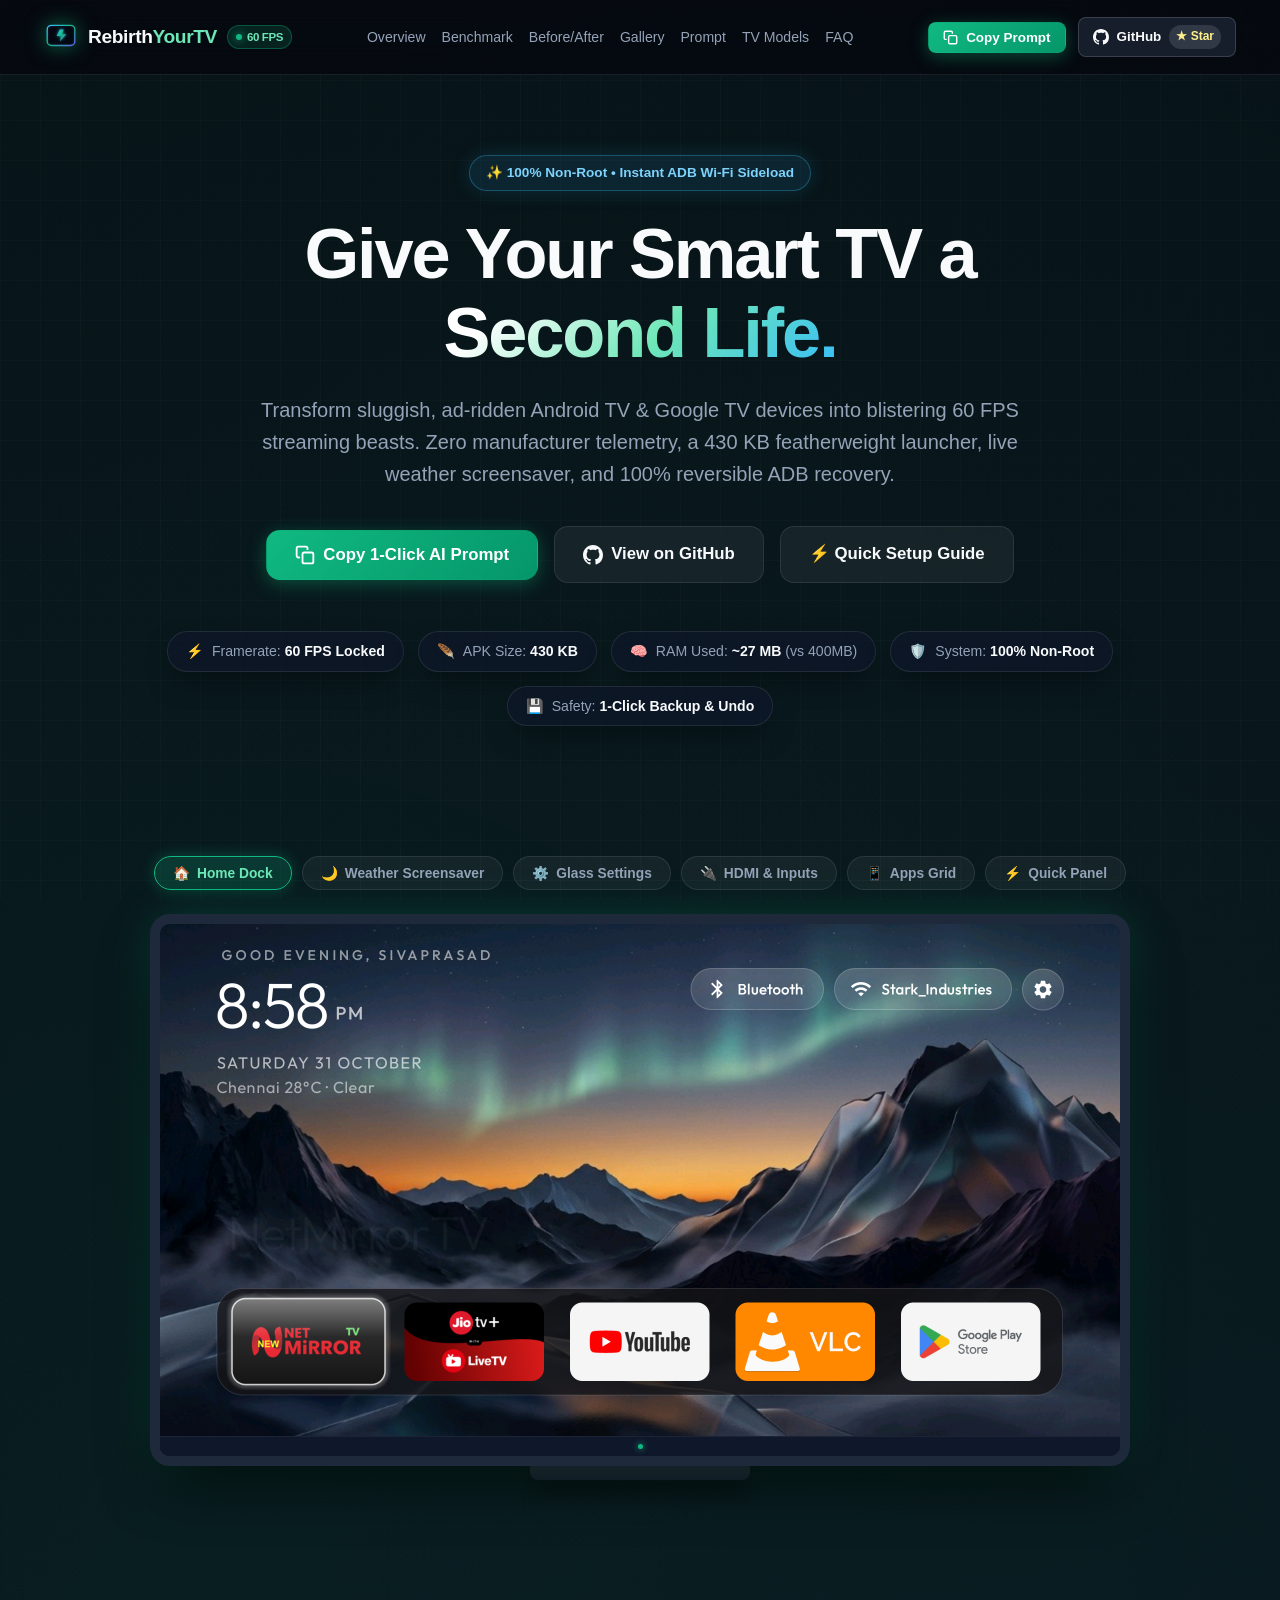
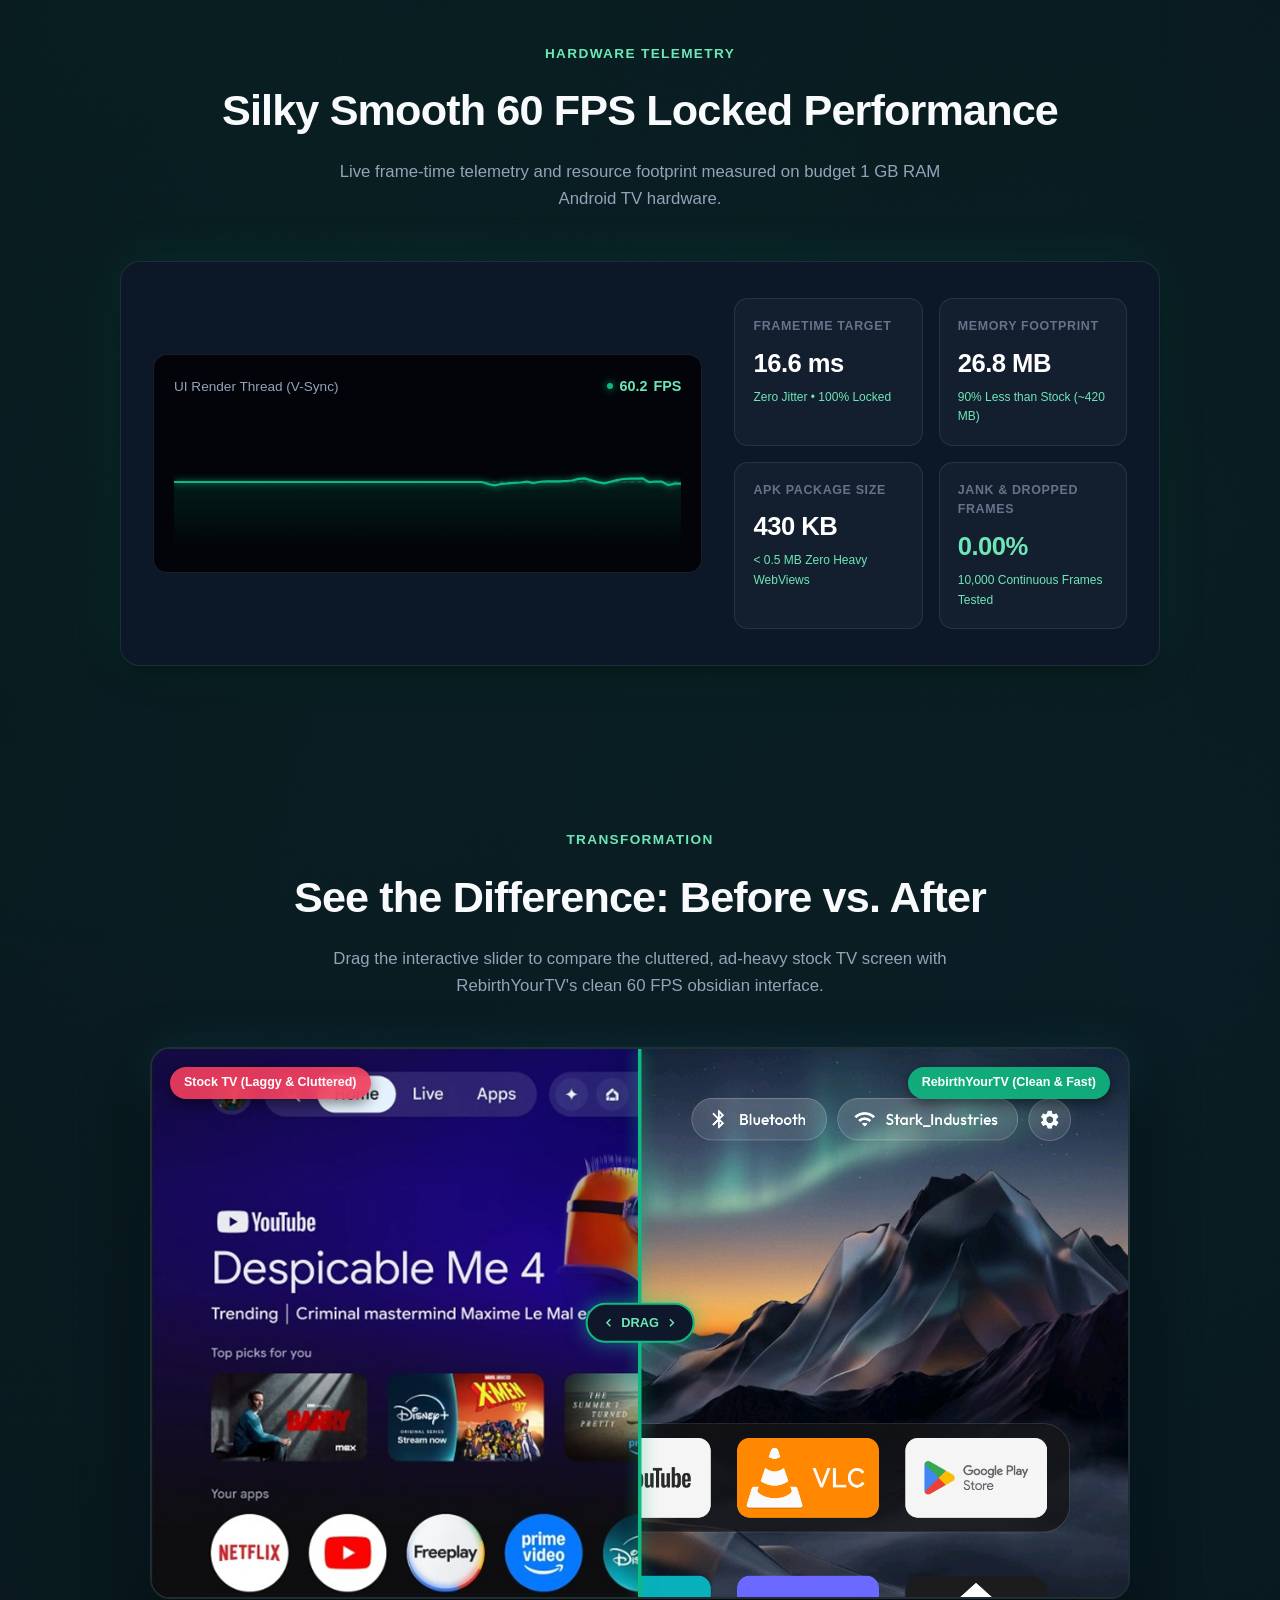
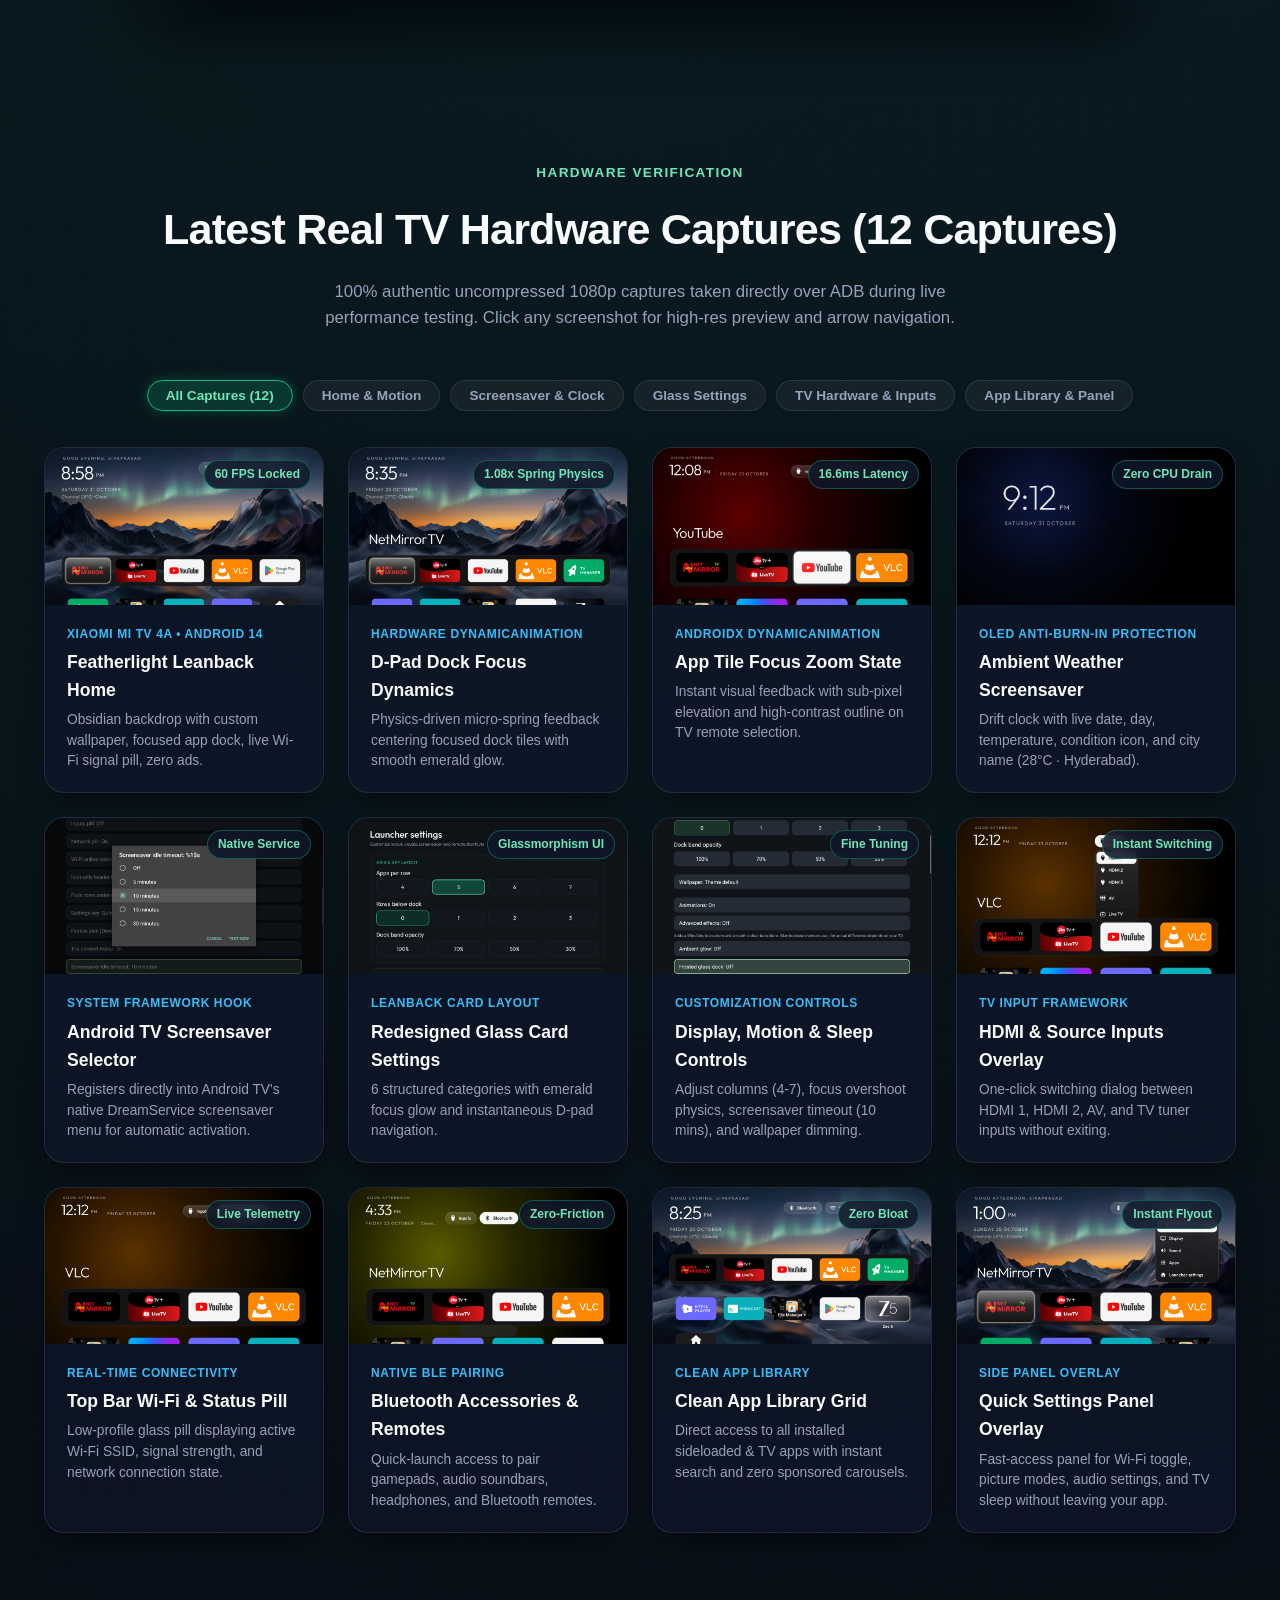
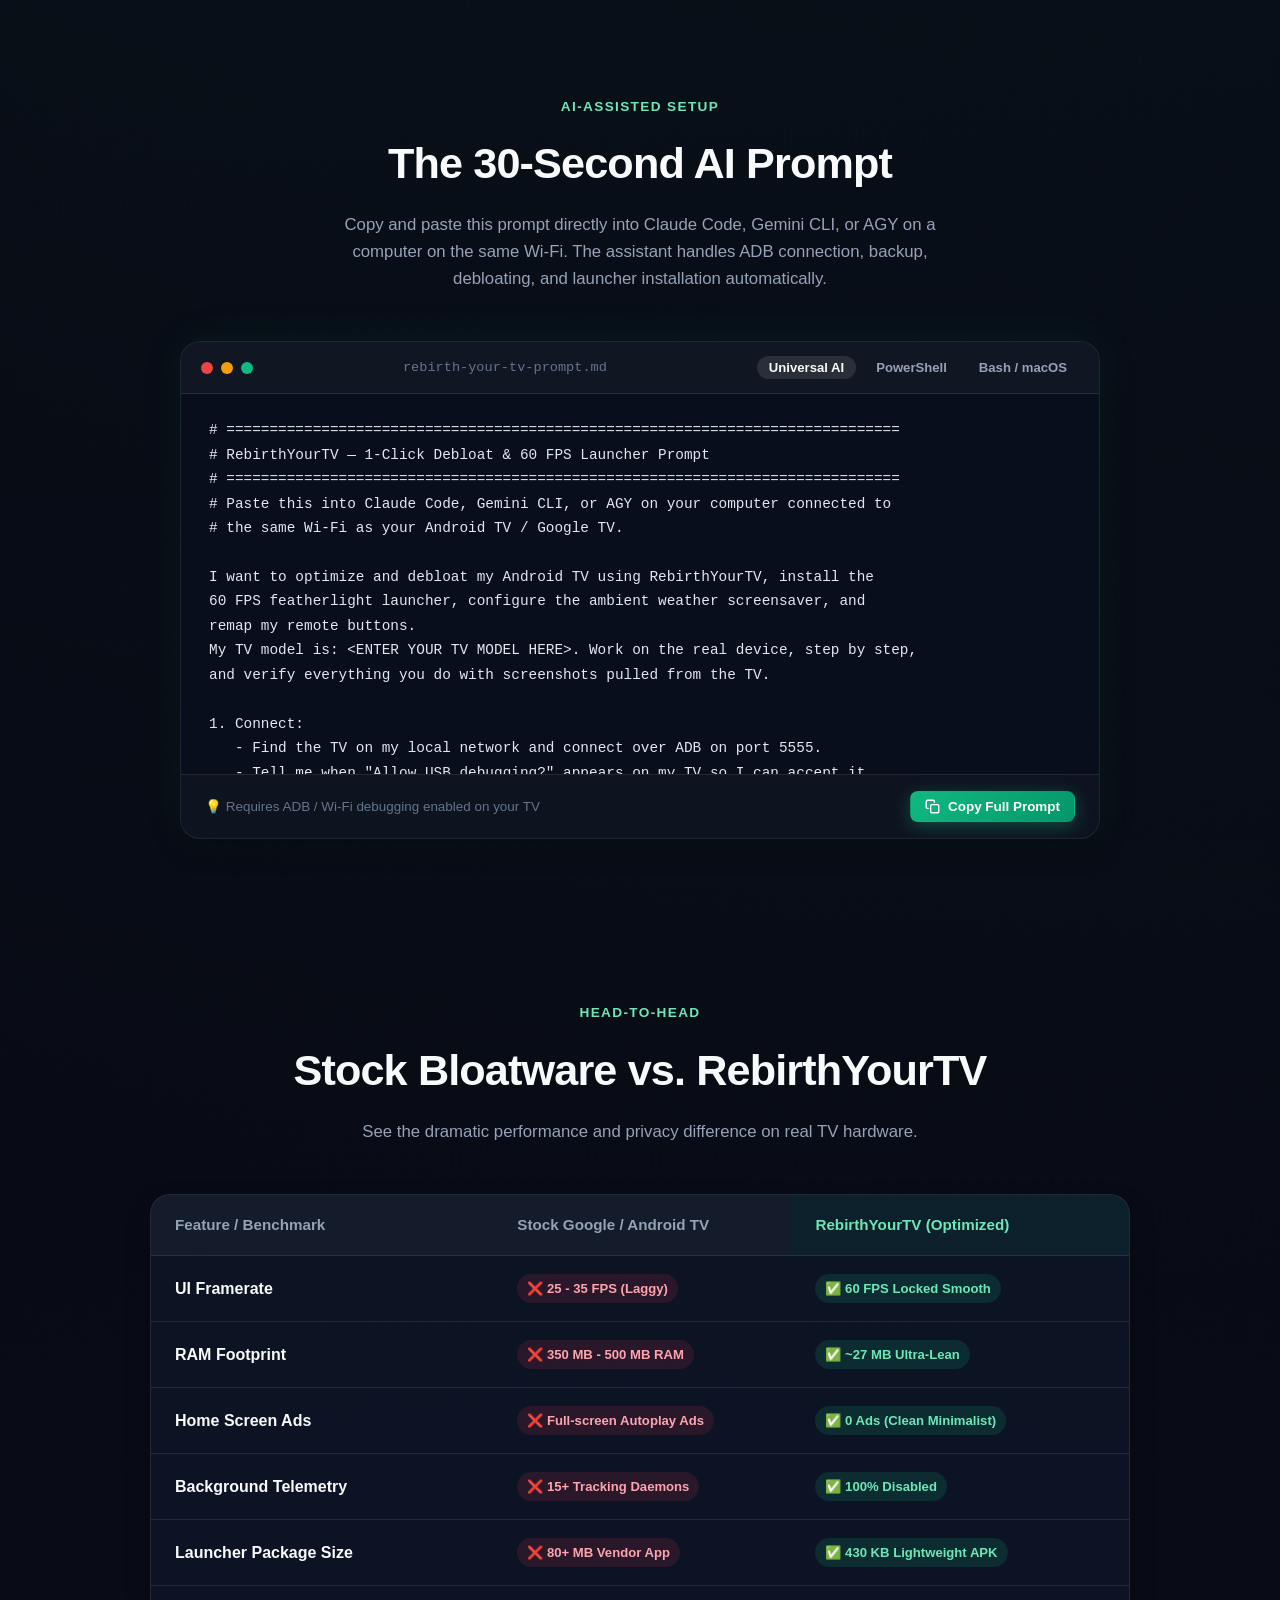
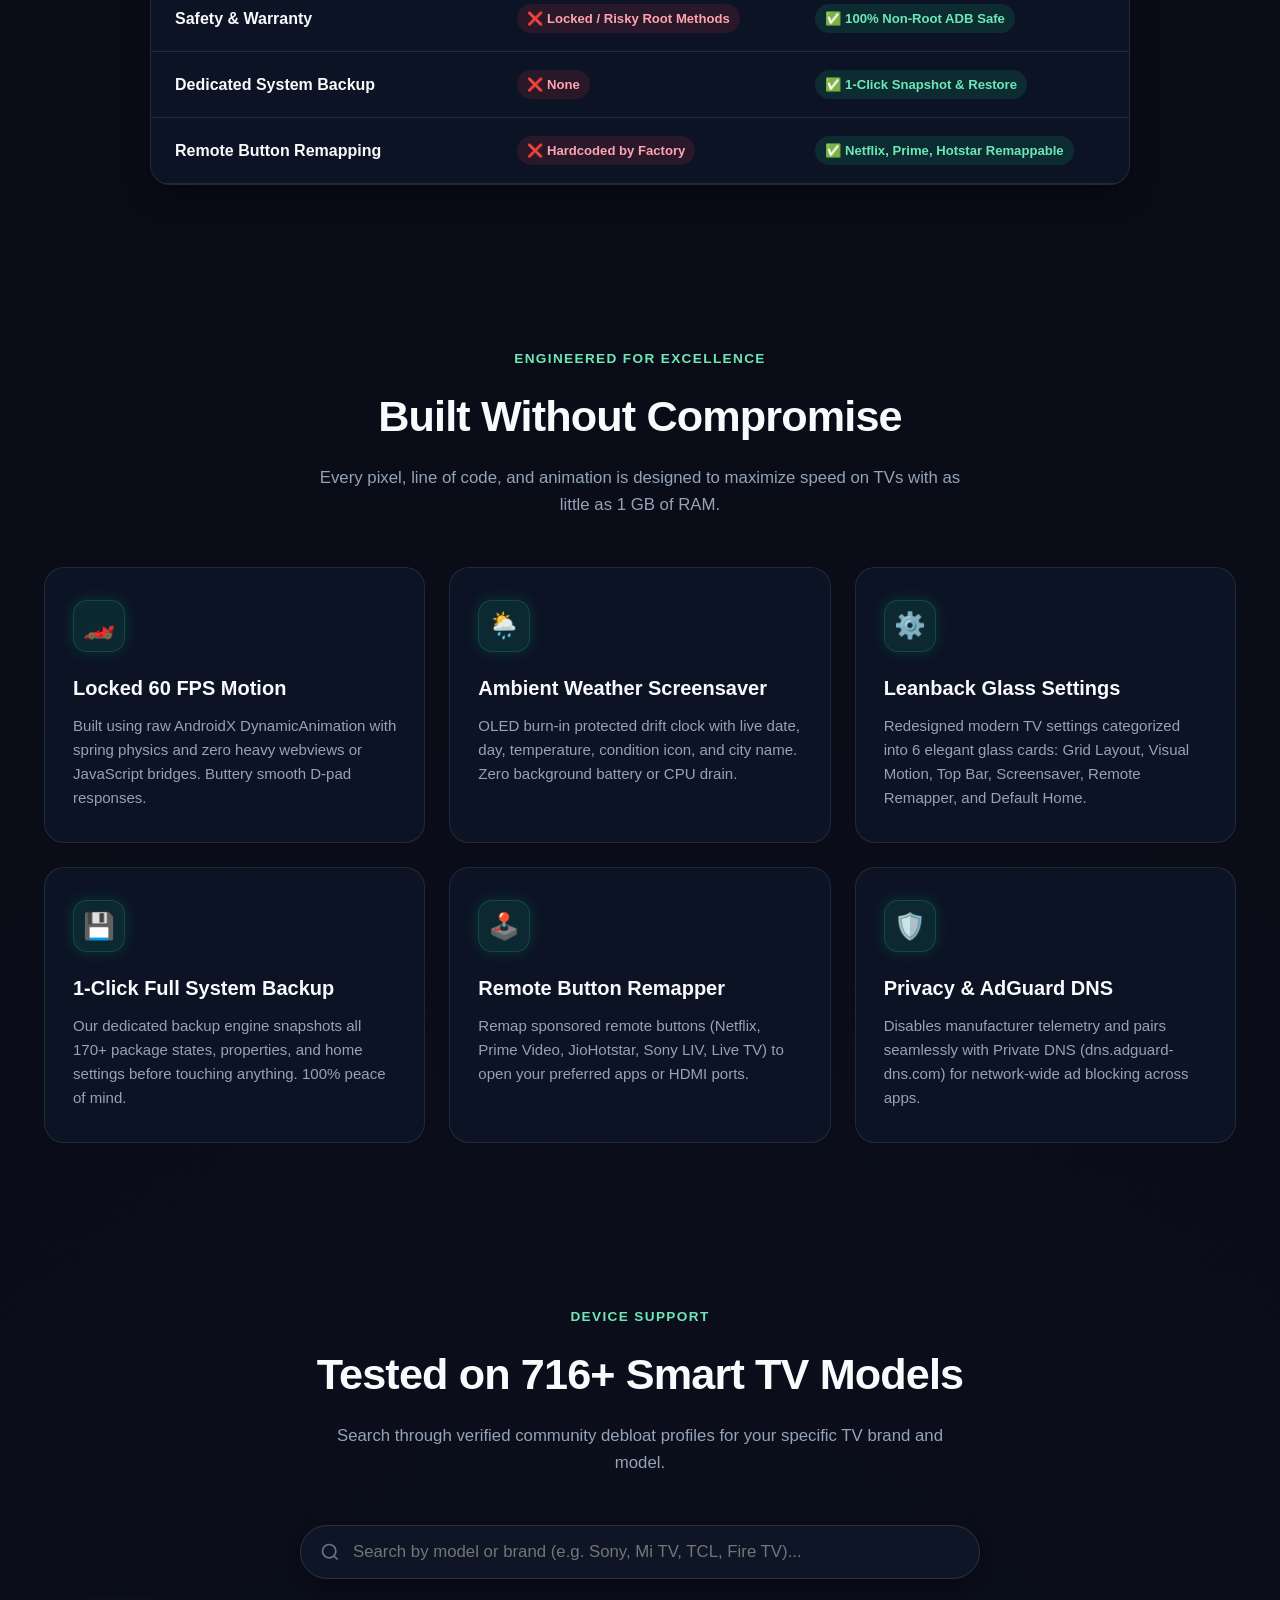
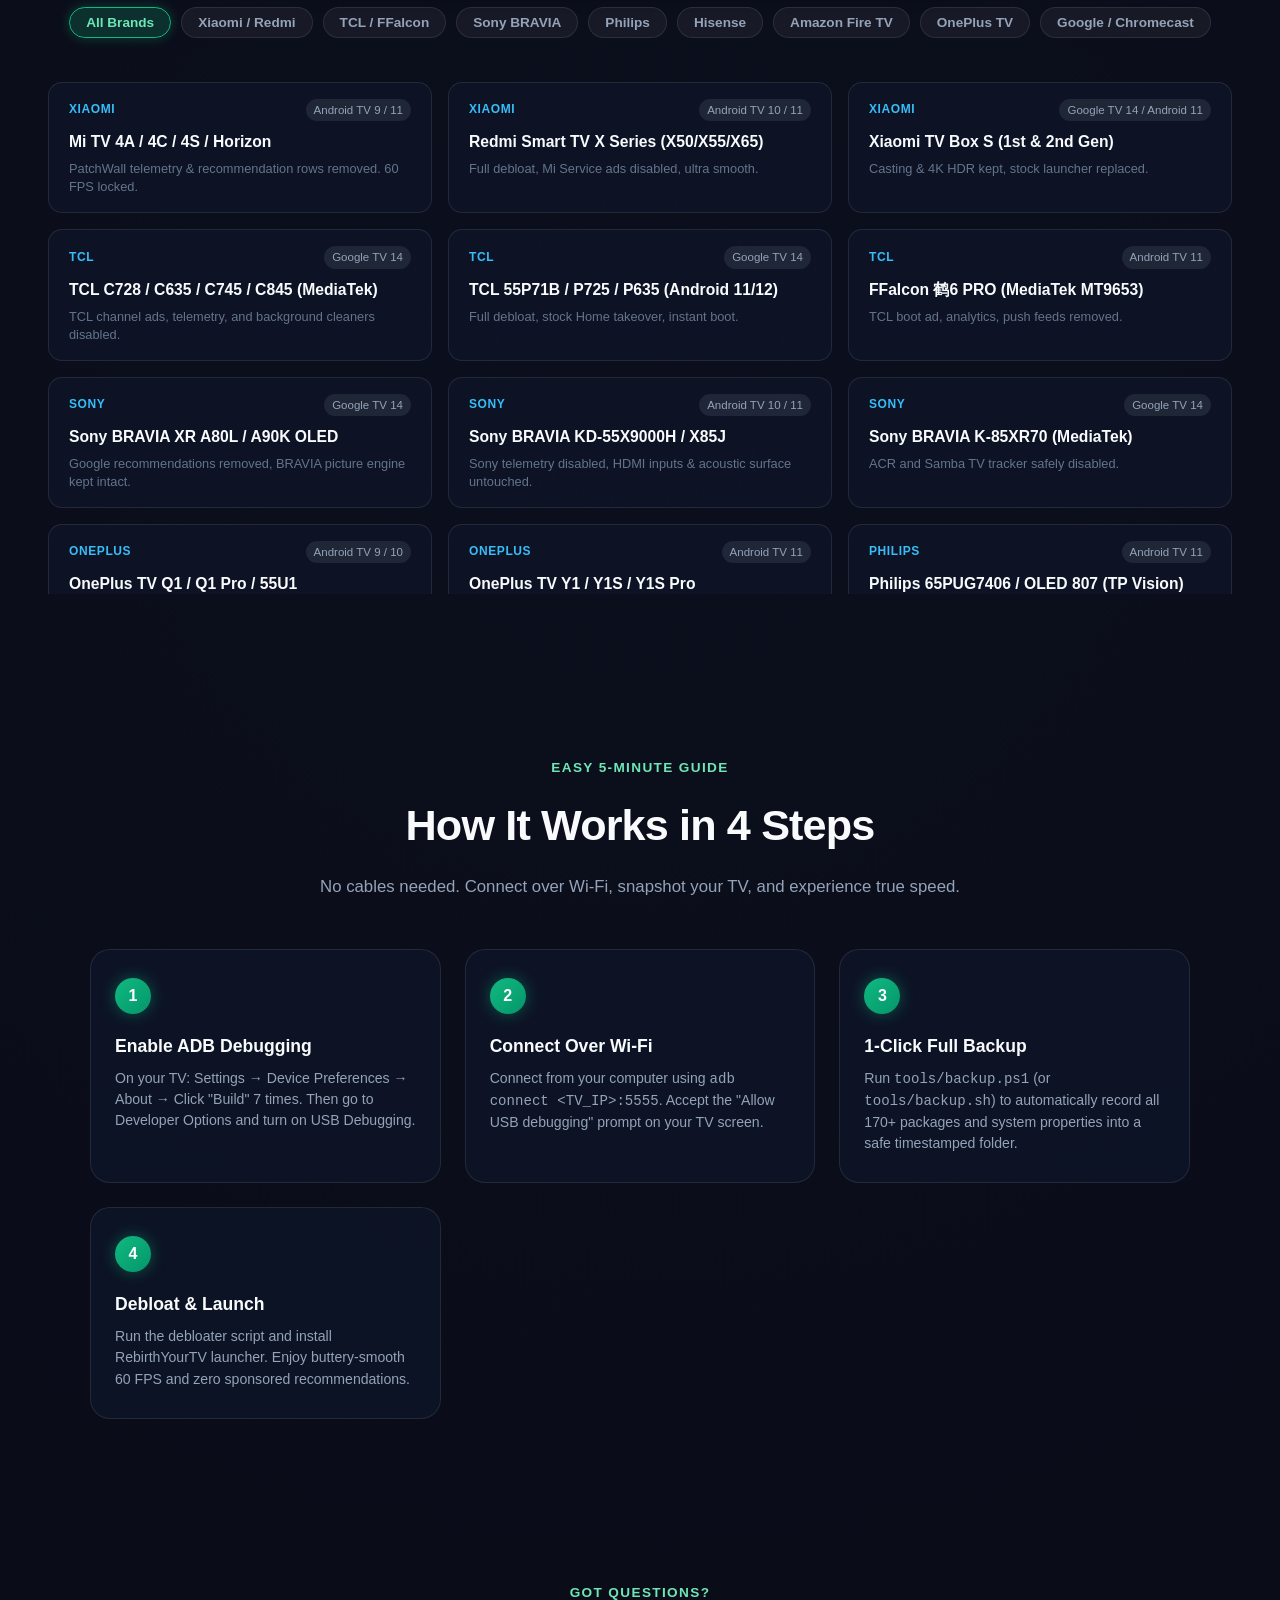
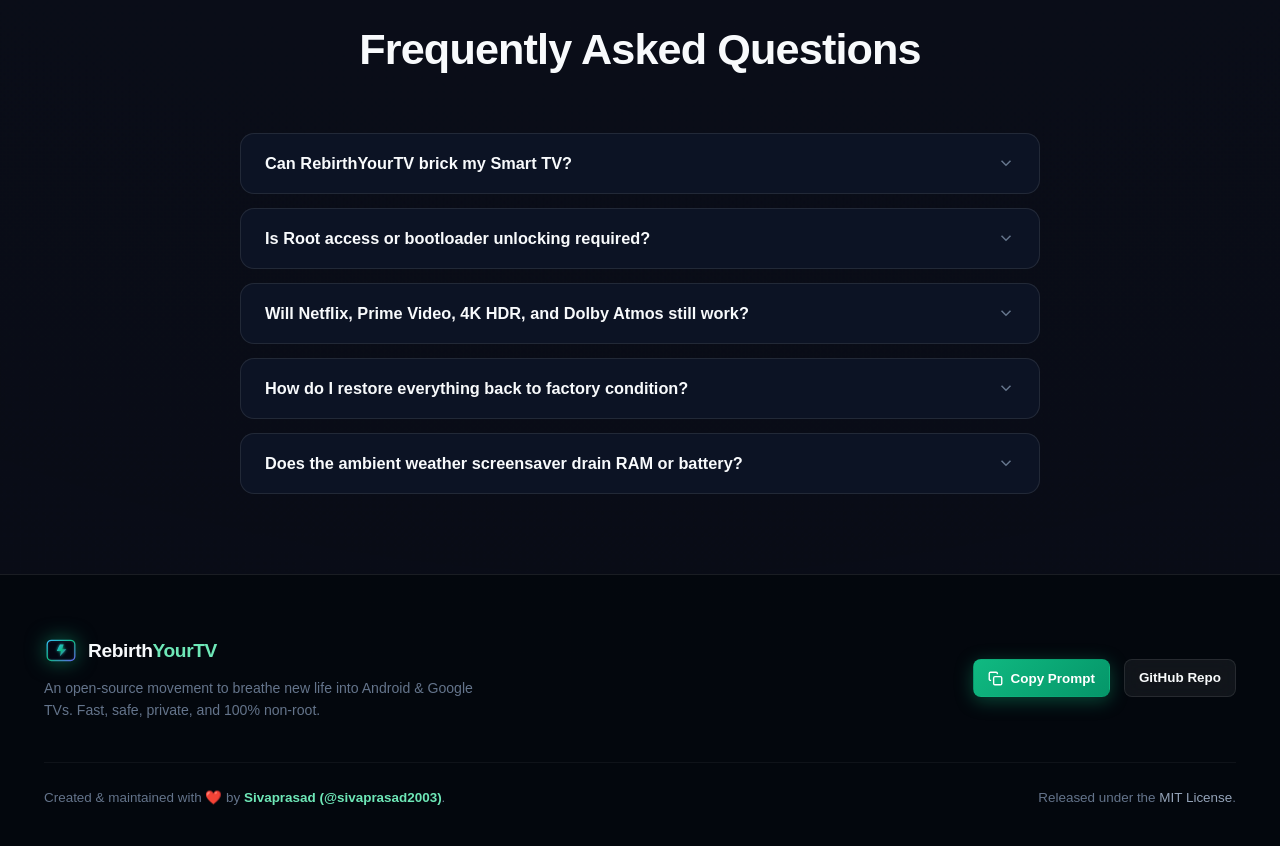
==== commit f00e3749: "fix(website): replace slider before-image with authentic Google TV capture and fix navbar scroll ove" ====
--- a/website/index.html
+++ b/website/index.html
@@ -36,11 +36,11 @@
       <nav>
         <ul class="nav-links">
           <li><a href="#overview">Overview</a></li>
-          <li><a href="#performance">60 FPS Bench</a></li>
-          <li><a href="#comparison-slider">Before & After</a></li>
-          <li><a href="#gallery">Hardware Gallery</a></li>
-          <li><a href="#prompt">AI Prompt</a></li>
-          <li><a href="#compatibility">Supported TVs</a></li>
+          <li><a href="#performance">Benchmark</a></li>
+          <li><a href="#comparison-slider">Before/After</a></li>
+          <li><a href="#gallery">Gallery</a></li>
+          <li><a href="#prompt">Prompt</a></li>
+          <li><a href="#compatibility">TV Models</a></li>
           <li><a href="#faq">FAQ</a></li>
         </ul>
       </nav>
--- a/website/styles.css
+++ b/website/styles.css
@@ -89,6 +89,11 @@
   z-index: 1;
 }
 
+/* Prevent sticky navbar from cutting off section headings */
+section, [id] {
+  scroll-margin-top: 96px;
+}
+
 /* ==========================================================================
    Navigation Bar
    ========================================================================== */
@@ -99,7 +104,7 @@
   z-index: 100;
   backdrop-filter: blur(20px);
   -webkit-backdrop-filter: blur(20px);
-  background: rgba(6, 9, 15, 0.82);
+  background: rgba(6, 9, 15, 0.88);
   border-bottom: 1px solid var(--border-glass);
   transition: var(--transition);
 }
@@ -109,23 +114,26 @@
   align-items: center;
   justify-content: space-between;
   height: 74px;
+  gap: 16px;
 }
 
 .brand-logo {
   display: flex;
   align-items: center;
-  gap: 12px;
+  gap: 10px;
   text-decoration: none;
   color: var(--text-primary);
   font-weight: 700;
-  font-size: 1.25rem;
+  font-size: 1.2rem;
   letter-spacing: -0.02em;
+  flex-shrink: 0;
 }
 
 .brand-icon {
-  width: 36px;
-  height: 36px;
+  width: 34px;
+  height: 34px;
   filter: drop-shadow(0 0 10px rgba(16, 185, 129, 0.5));
+  flex-shrink: 0;
 }
 
 .badge-onair {
@@ -140,6 +148,7 @@
   text-transform: uppercase;
   padding: 2px 8px;
   border-radius: var(--radius-full);
+  white-space: nowrap;
 }
 
 .pulse-dot {
@@ -149,6 +158,7 @@
   border-radius: 50%;
   box-shadow: 0 0 8px var(--primary);
   animation: pulse-glow 2s infinite ease-in-out;
+  flex-shrink: 0;
 }
 
 @keyframes pulse-glow {
@@ -159,16 +169,19 @@
 .nav-links {
   display: flex;
   align-items: center;
-  gap: 28px;
+  gap: 16px;
   list-style: none;
+  margin: 0;
+  padding: 0;
 }
 
 .nav-links a {
   text-decoration: none;
   color: var(--text-secondary);
-  font-size: 0.94rem;
+  font-size: 0.88rem;
   font-weight: 500;
   transition: var(--transition);
+  white-space: nowrap;
 }
 
 .nav-links a:hover {
@@ -178,7 +191,8 @@
 .nav-actions {
   display: flex;
   align-items: center;
-  gap: 14px;
+  gap: 12px;
+  flex-shrink: 0;
 }
 
 /* ==========================================================================
@@ -850,7 +864,7 @@
   top: 0;
   left: 0;
   height: 100%;
-  width: 980px;
+  width: var(--box-width, 980px);
   max-width: none;
   object-fit: cover;
 }
@@ -890,30 +904,38 @@
 
 .tag-before {
   position: absolute;
-  top: 20px;
-  left: 20px;
-  background: rgba(244, 63, 94, 0.85);
+  top: 18px;
+  left: 18px;
+  background: rgba(244, 63, 94, 0.9);
   color: #fff;
   padding: 6px 14px;
   border-radius: var(--radius-full);
-  font-size: 0.8rem;
+  font-size: 0.78rem;
   font-weight: 700;
   z-index: 5;
   backdrop-filter: blur(8px);
+  -webkit-backdrop-filter: blur(8px);
+  pointer-events: none;
+  user-select: none;
+  box-shadow: 0 4px 14px rgba(0, 0, 0, 0.5);
 }
 
 .tag-after {
   position: absolute;
-  top: 20px;
-  right: 20px;
-  background: rgba(16, 185, 129, 0.85);
+  top: 18px;
+  right: 18px;
+  background: rgba(16, 185, 129, 0.9);
   color: #fff;
   padding: 6px 14px;
   border-radius: var(--radius-full);
-  font-size: 0.8rem;
+  font-size: 0.78rem;
   font-weight: 700;
   z-index: 5;
   backdrop-filter: blur(8px);
+  -webkit-backdrop-filter: blur(8px);
+  pointer-events: none;
+  user-select: none;
+  box-shadow: 0 4px 14px rgba(0, 0, 0, 0.5);
 }
 
 /* ==========================================================================
@@ -1520,10 +1542,58 @@
 }
 
 /* Responsive Styles */
-@media (max-width: 868px) {
-  .nav-links { display: none; }
-  .dock-tiles-grid { grid-template-columns: repeat(3, 1fr); }
-  .settings-cards-preview { grid-template-columns: 1fr; }
-  .comparison-table th, .comparison-table td { padding: 12px 14px; font-size: 0.85rem; }
-}
-
+@media (max-width: 1140px) {
+  .nav-links {
+    gap: 12px;
+  }
+  .nav-links a {
+    font-size: 0.82rem;
+  }
+  .badge-onair {
+    display: none;
+  }
+  .btn-sm {
+    padding: 7px 12px;
+    font-size: 0.82rem;
+  }
+}
+
+@media (max-width: 960px) {
+  .nav-links {
+    display: none;
+  }
+  .dock-tiles-grid {
+    grid-template-columns: repeat(3, 1fr);
+  }
+  .settings-cards-preview {
+    grid-template-columns: 1fr;
+  }
+  .comparison-table th, .comparison-table td {
+    padding: 12px 14px;
+    font-size: 0.85rem;
+  }
+}
+
+@media (max-width: 640px) {
+  .nav-actions .btn-github {
+    display: none;
+  }
+  .section-title {
+    font-size: 1.7rem;
+  }
+  .hero-title {
+    font-size: 2.1rem;
+  }
+  .tag-before, .tag-after {
+    font-size: 0.7rem;
+    padding: 4px 10px;
+    top: 10px;
+  }
+  .tag-before { left: 10px; }
+  .tag-after { right: 10px; }
+  .slider-handle-pill {
+    padding: 6px 10px;
+    font-size: 0.72rem;
+  }
+}
+
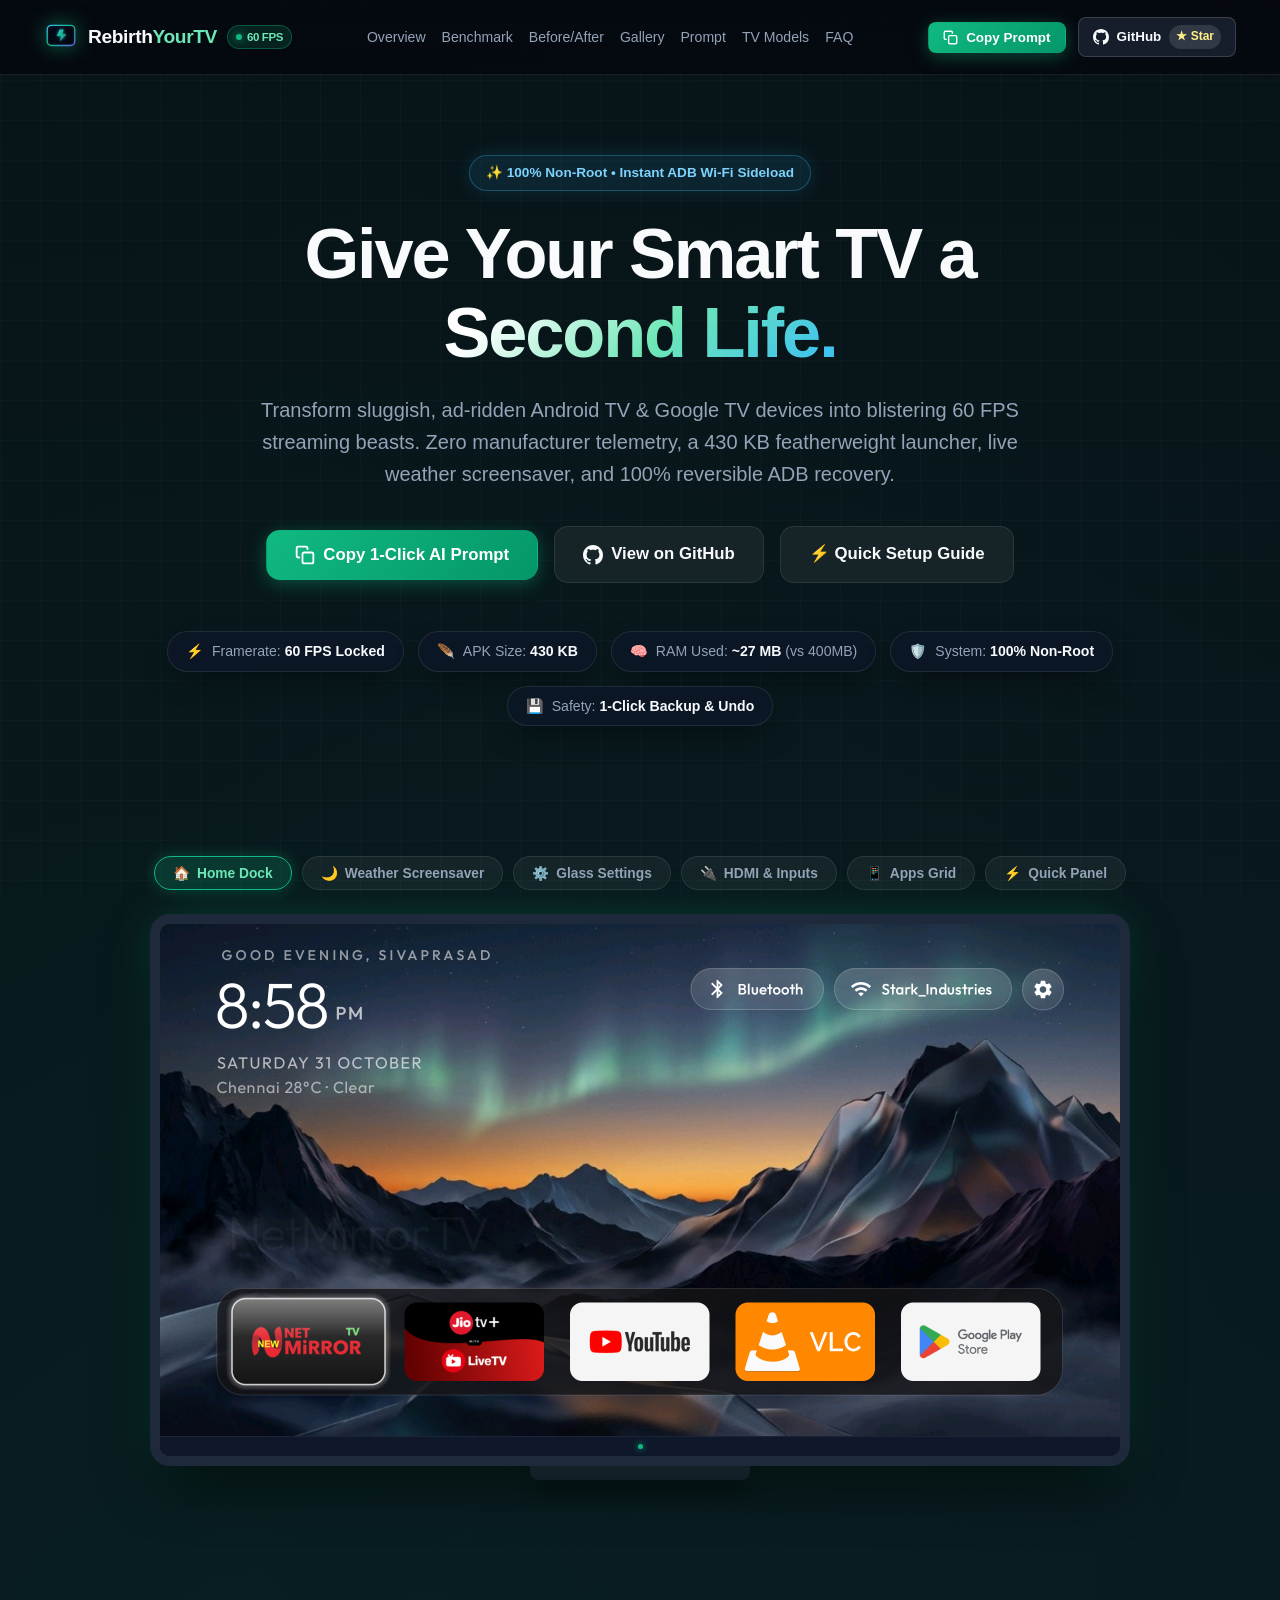
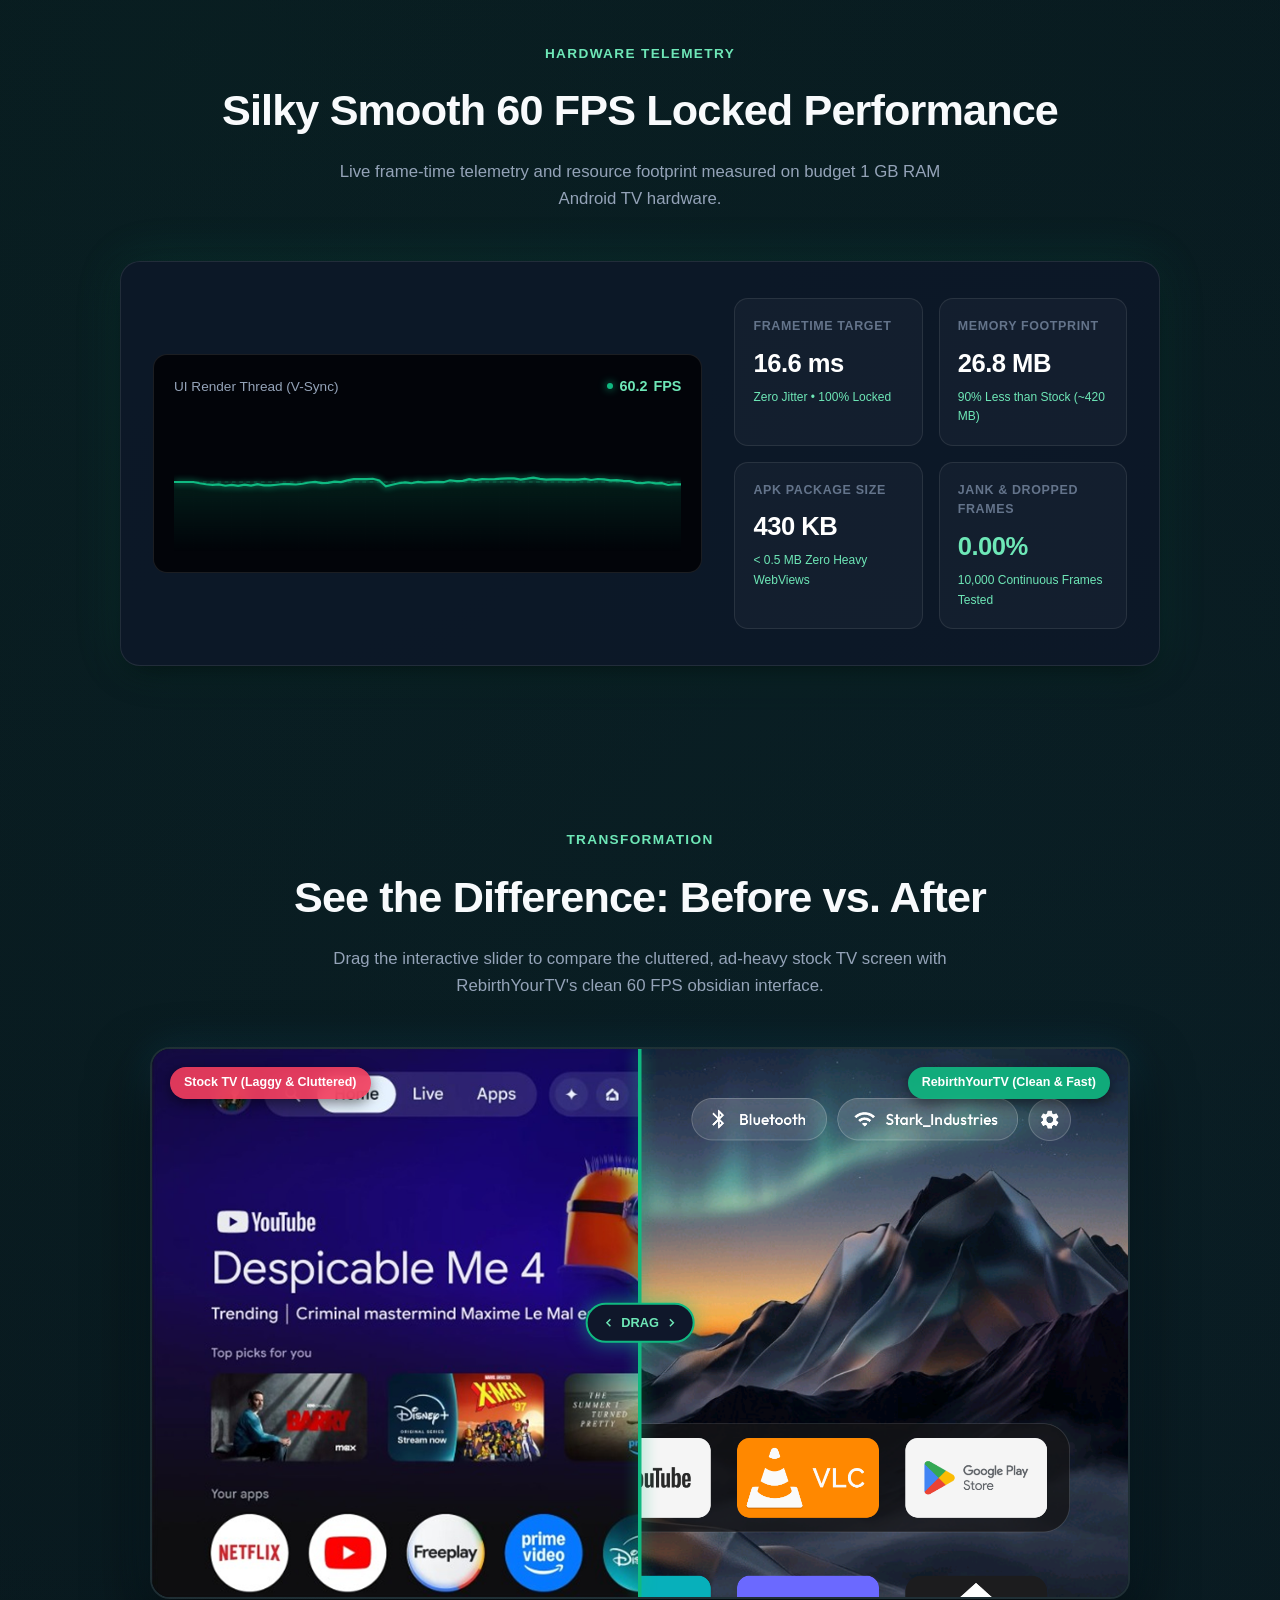
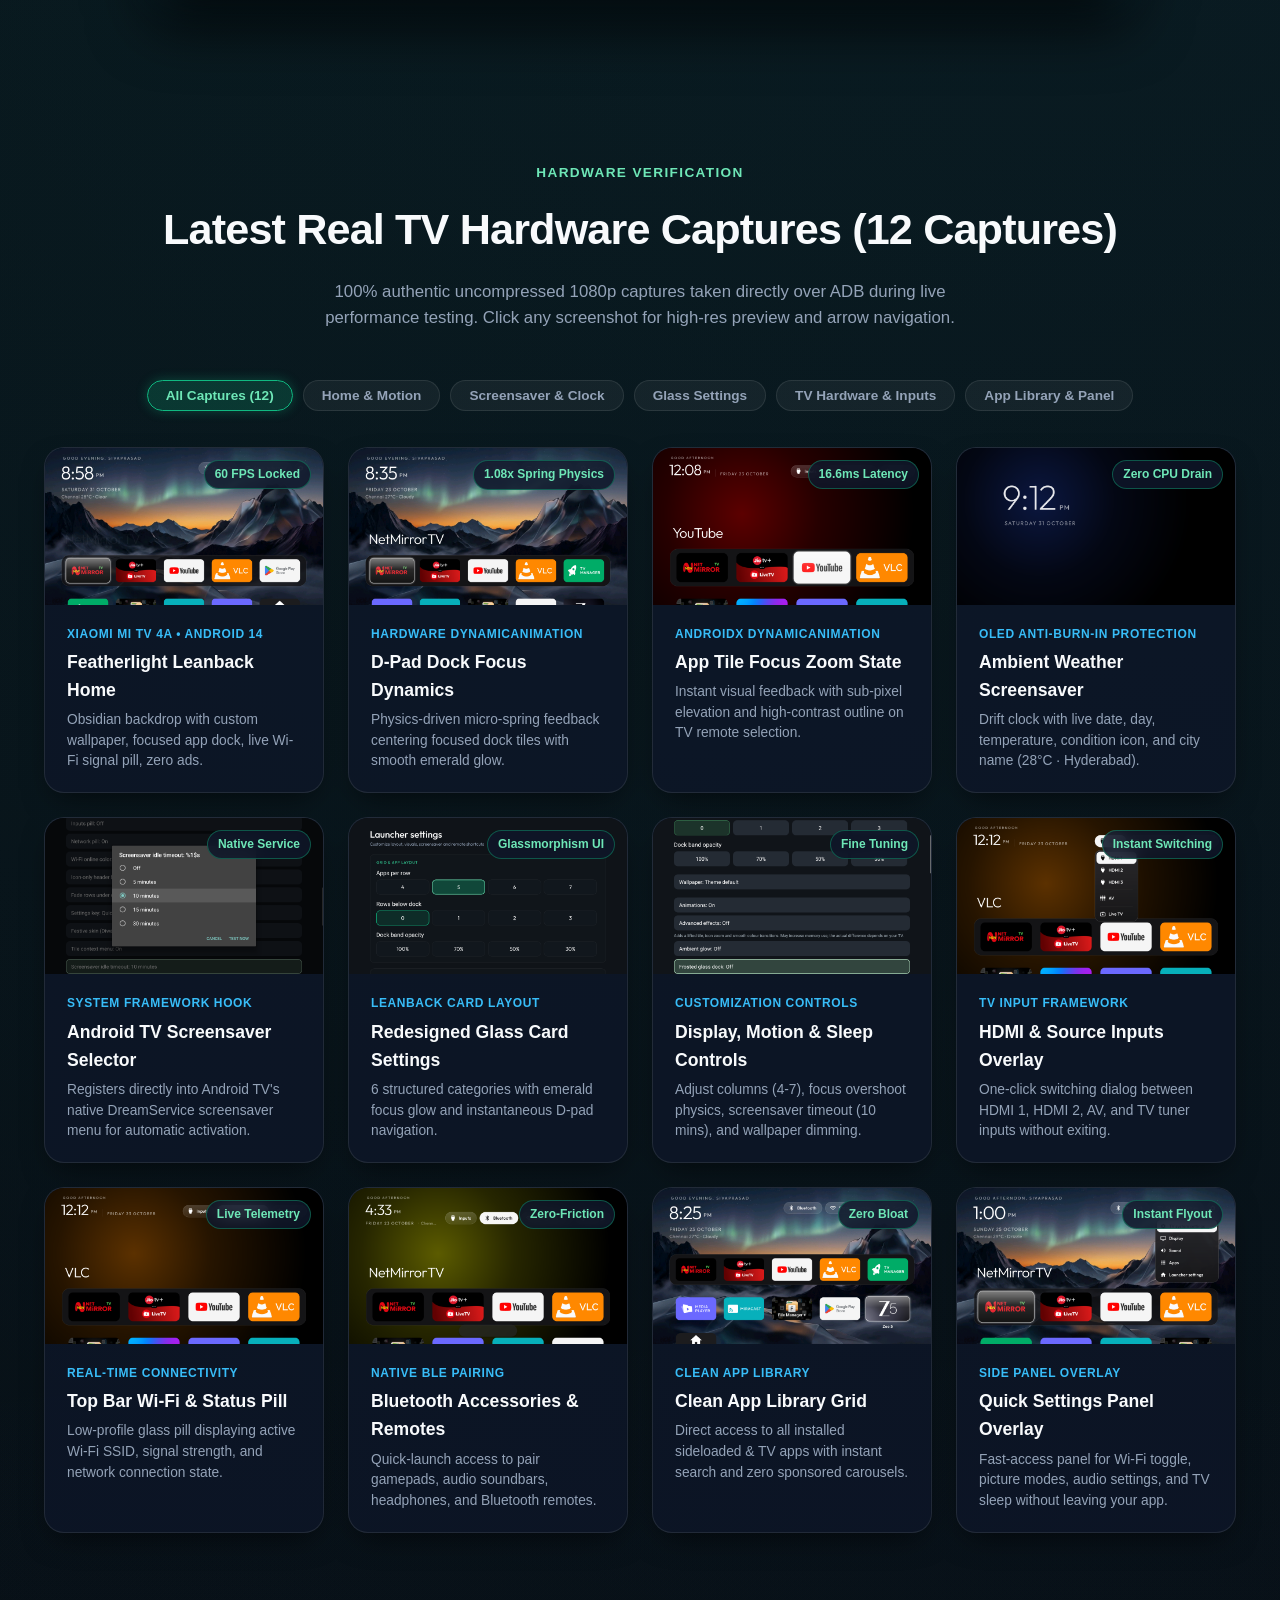
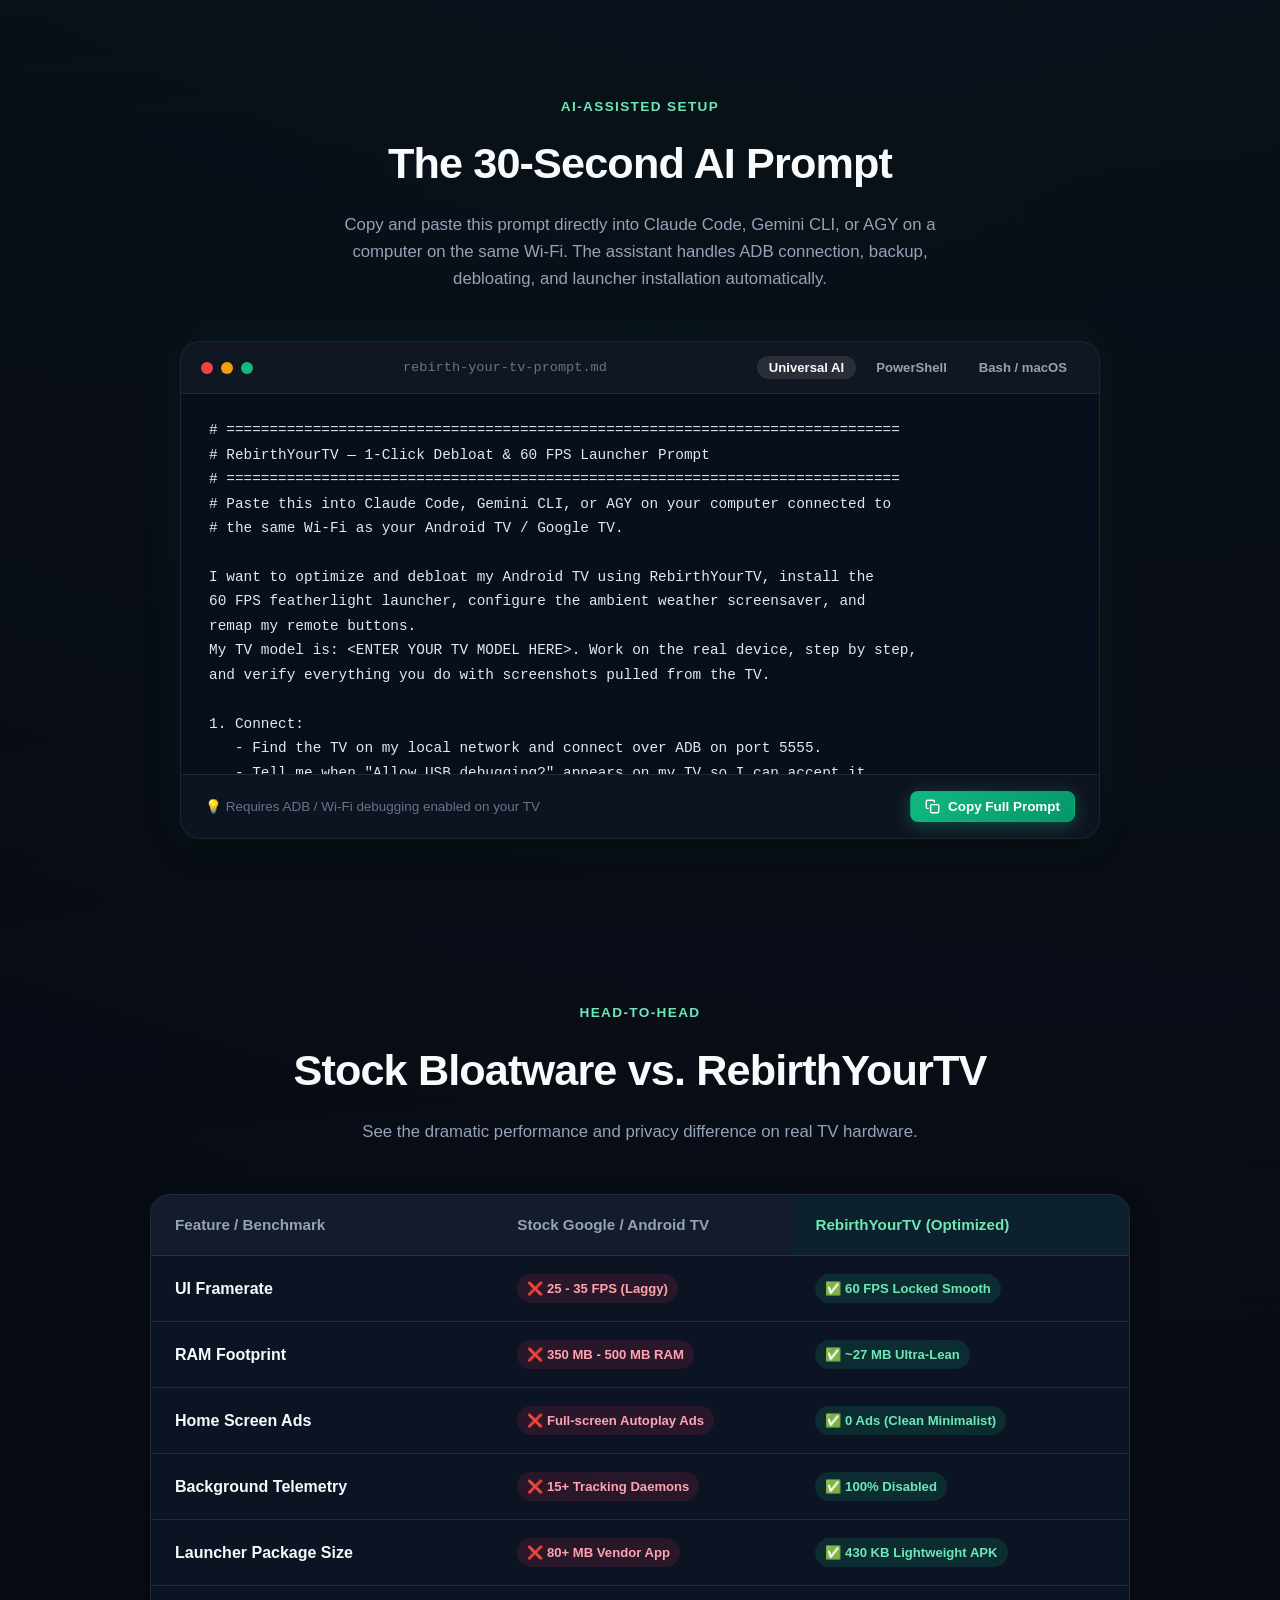
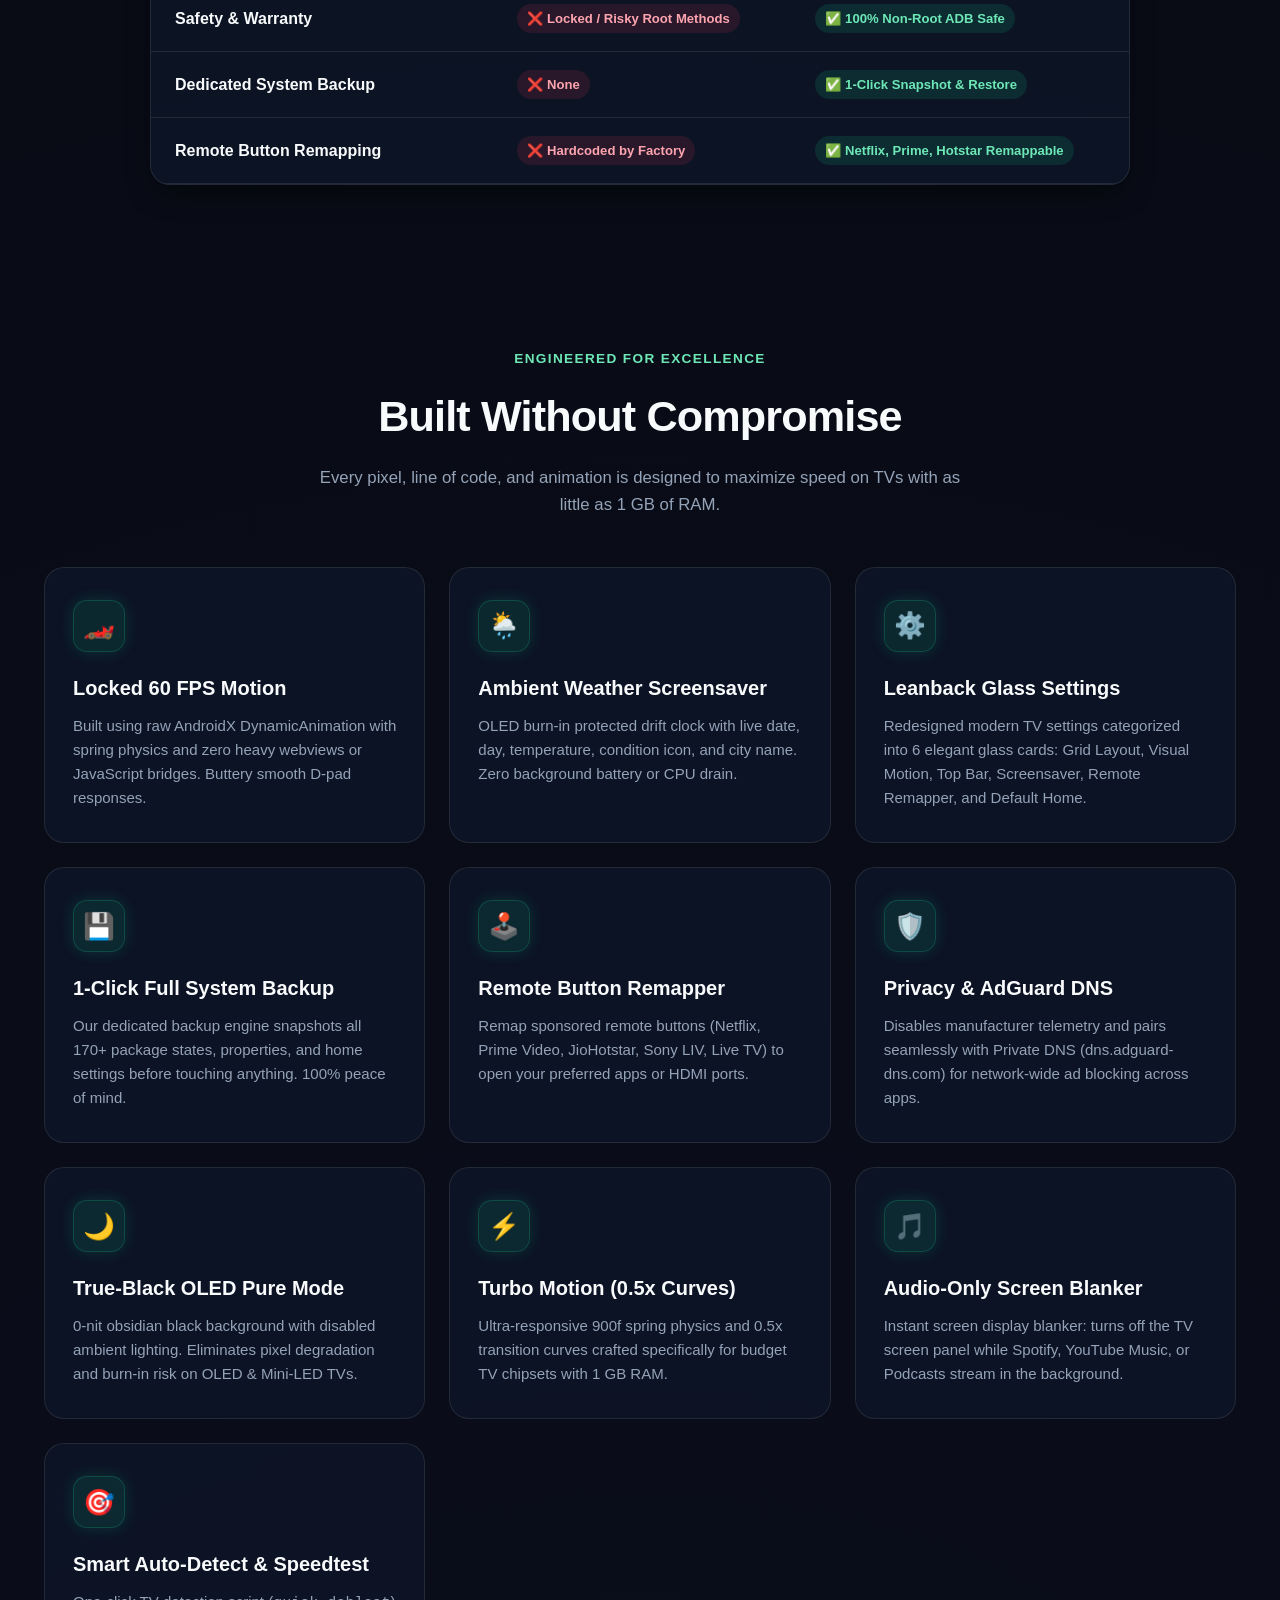
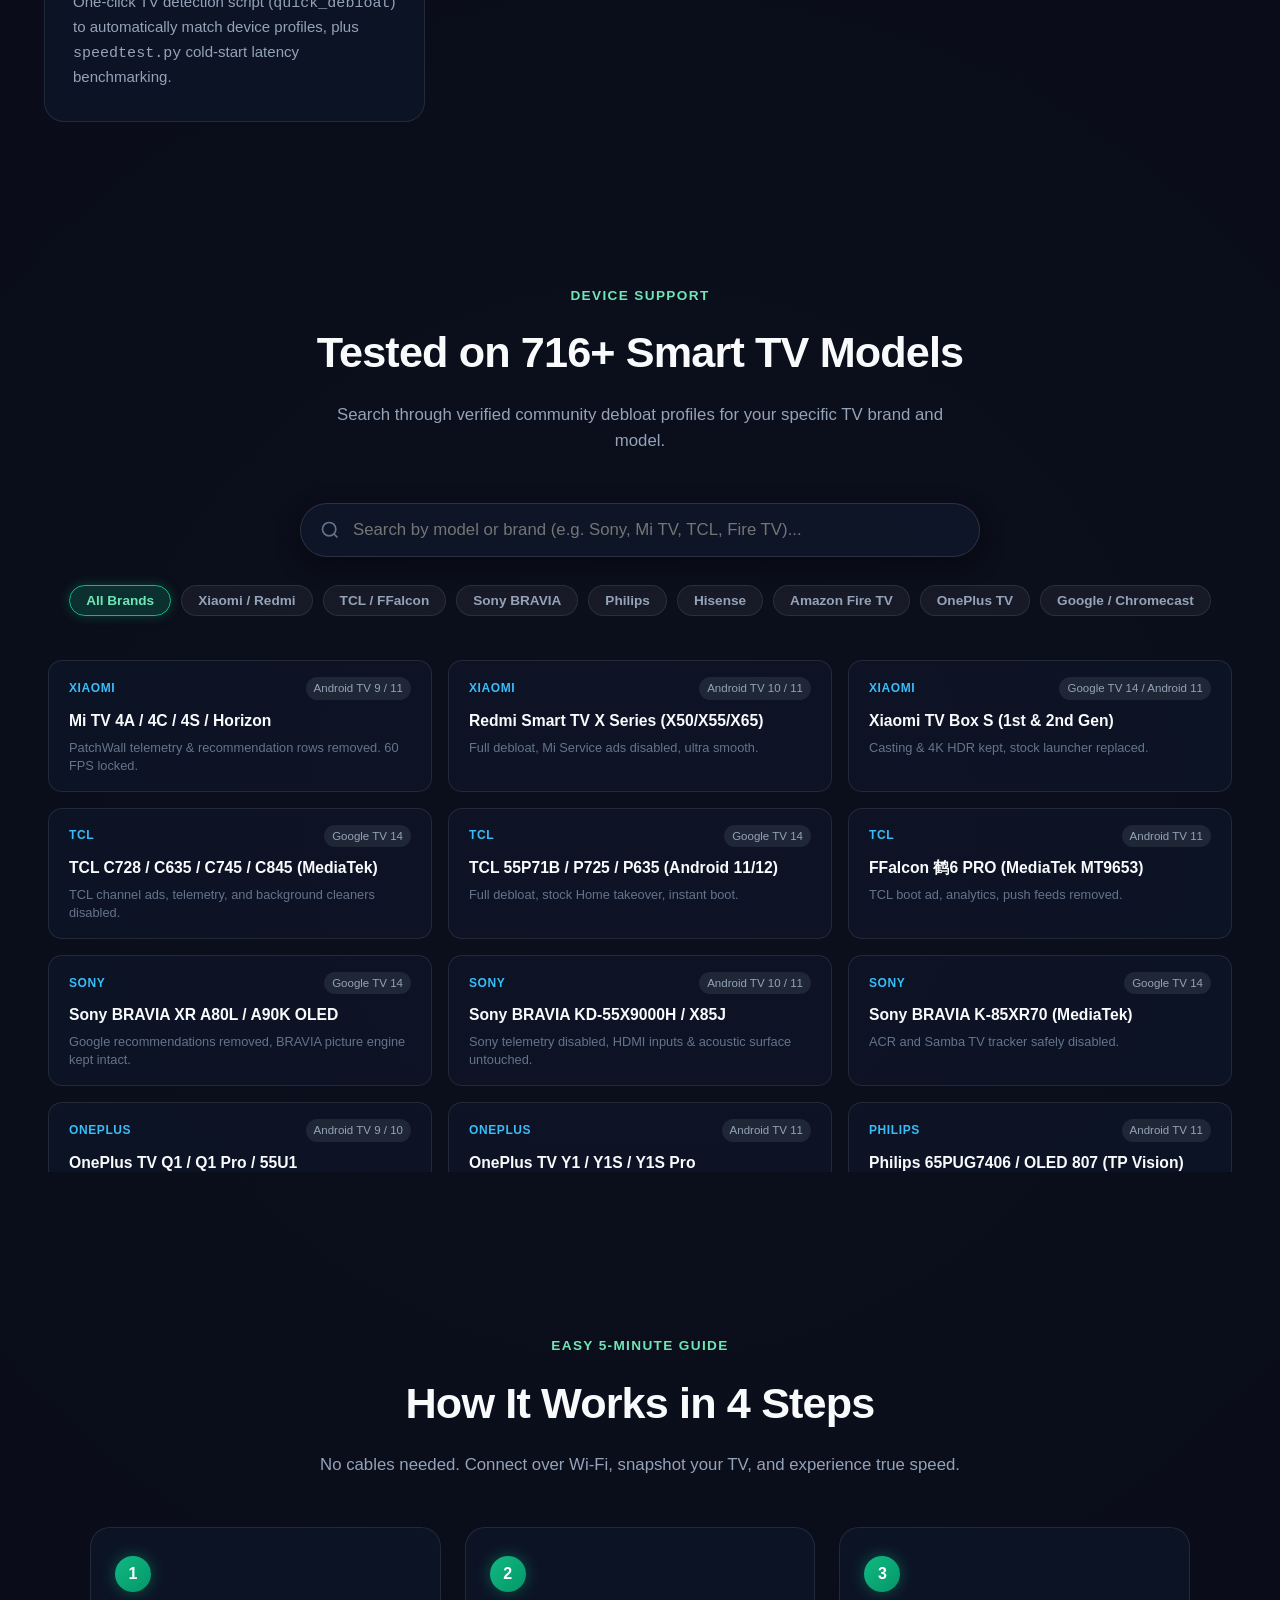
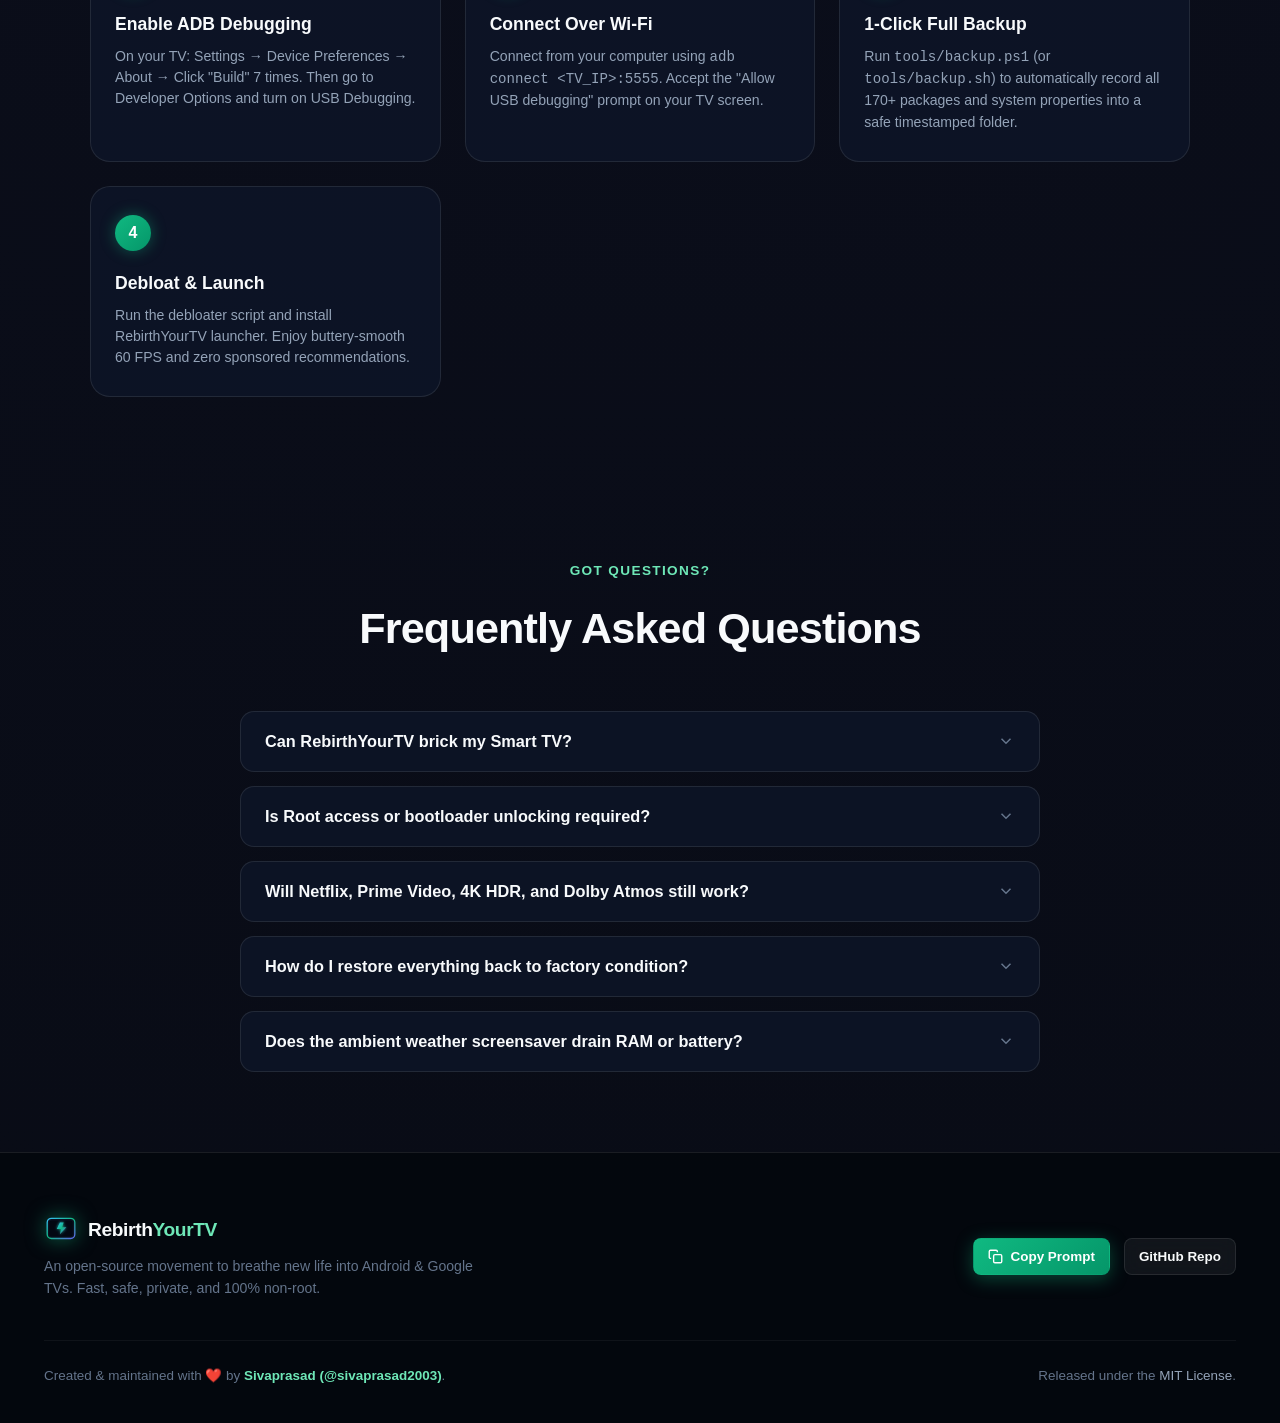
==== commit 4746c754: "feat: add OLED pure mode, audio blanker, turbo motion, auto-detector, adblock, speedtest tools and s" ====
--- a/website/index.html
+++ b/website/index.html
@@ -615,6 +615,38 @@
               Disables manufacturer telemetry and pairs seamlessly with Private DNS (dns.adguard-dns.com) for network-wide ad blocking across apps.
             </p>
           </div>
+
+          <div class="feature-card">
+            <div class="feature-icon-box">🌙</div>
+            <h3 class="feature-title">True-Black OLED Pure Mode</h3>
+            <p class="feature-desc">
+              0-nit obsidian black background with disabled ambient lighting. Eliminates pixel degradation and burn-in risk on OLED &amp; Mini-LED TVs.
+            </p>
+          </div>
+
+          <div class="feature-card">
+            <div class="feature-icon-box">⚡</div>
+            <h3 class="feature-title">Turbo Motion (0.5x Curves)</h3>
+            <p class="feature-desc">
+              Ultra-responsive 900f spring physics and 0.5x transition curves crafted specifically for budget TV chipsets with 1 GB RAM.
+            </p>
+          </div>
+
+          <div class="feature-card">
+            <div class="feature-icon-box">🎵</div>
+            <h3 class="feature-title">Audio-Only Screen Blanker</h3>
+            <p class="feature-desc">
+              Instant screen display blanker: turns off the TV screen panel while Spotify, YouTube Music, or Podcasts stream in the background.
+            </p>
+          </div>
+
+          <div class="feature-card">
+            <div class="feature-icon-box">🎯</div>
+            <h3 class="feature-title">Smart Auto-Detect &amp; Speedtest</h3>
+            <p class="feature-desc">
+              One-click TV detection script (<code>quick_debloat</code>) to automatically match device profiles, plus <code>speedtest.py</code> cold-start latency benchmarking.
+            </p>
+          </div>
         </div>
       </div>
     </section>
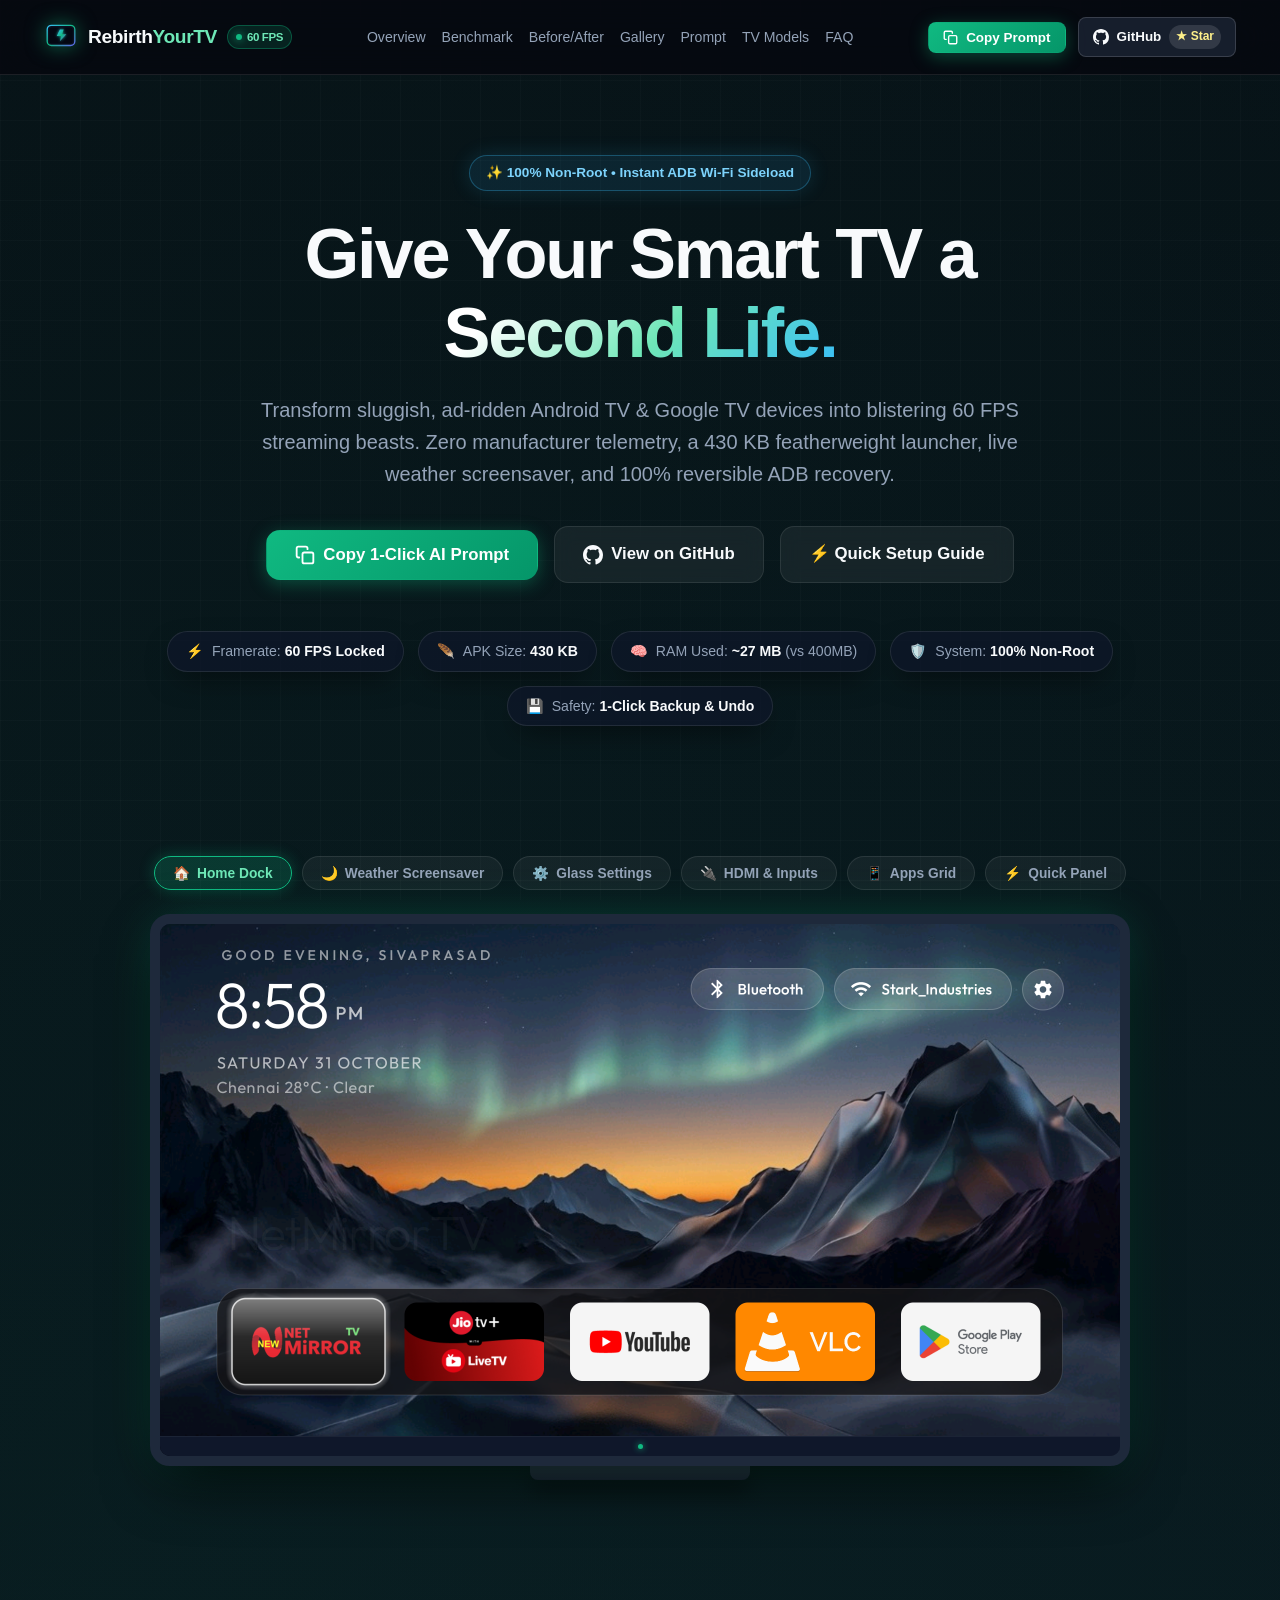
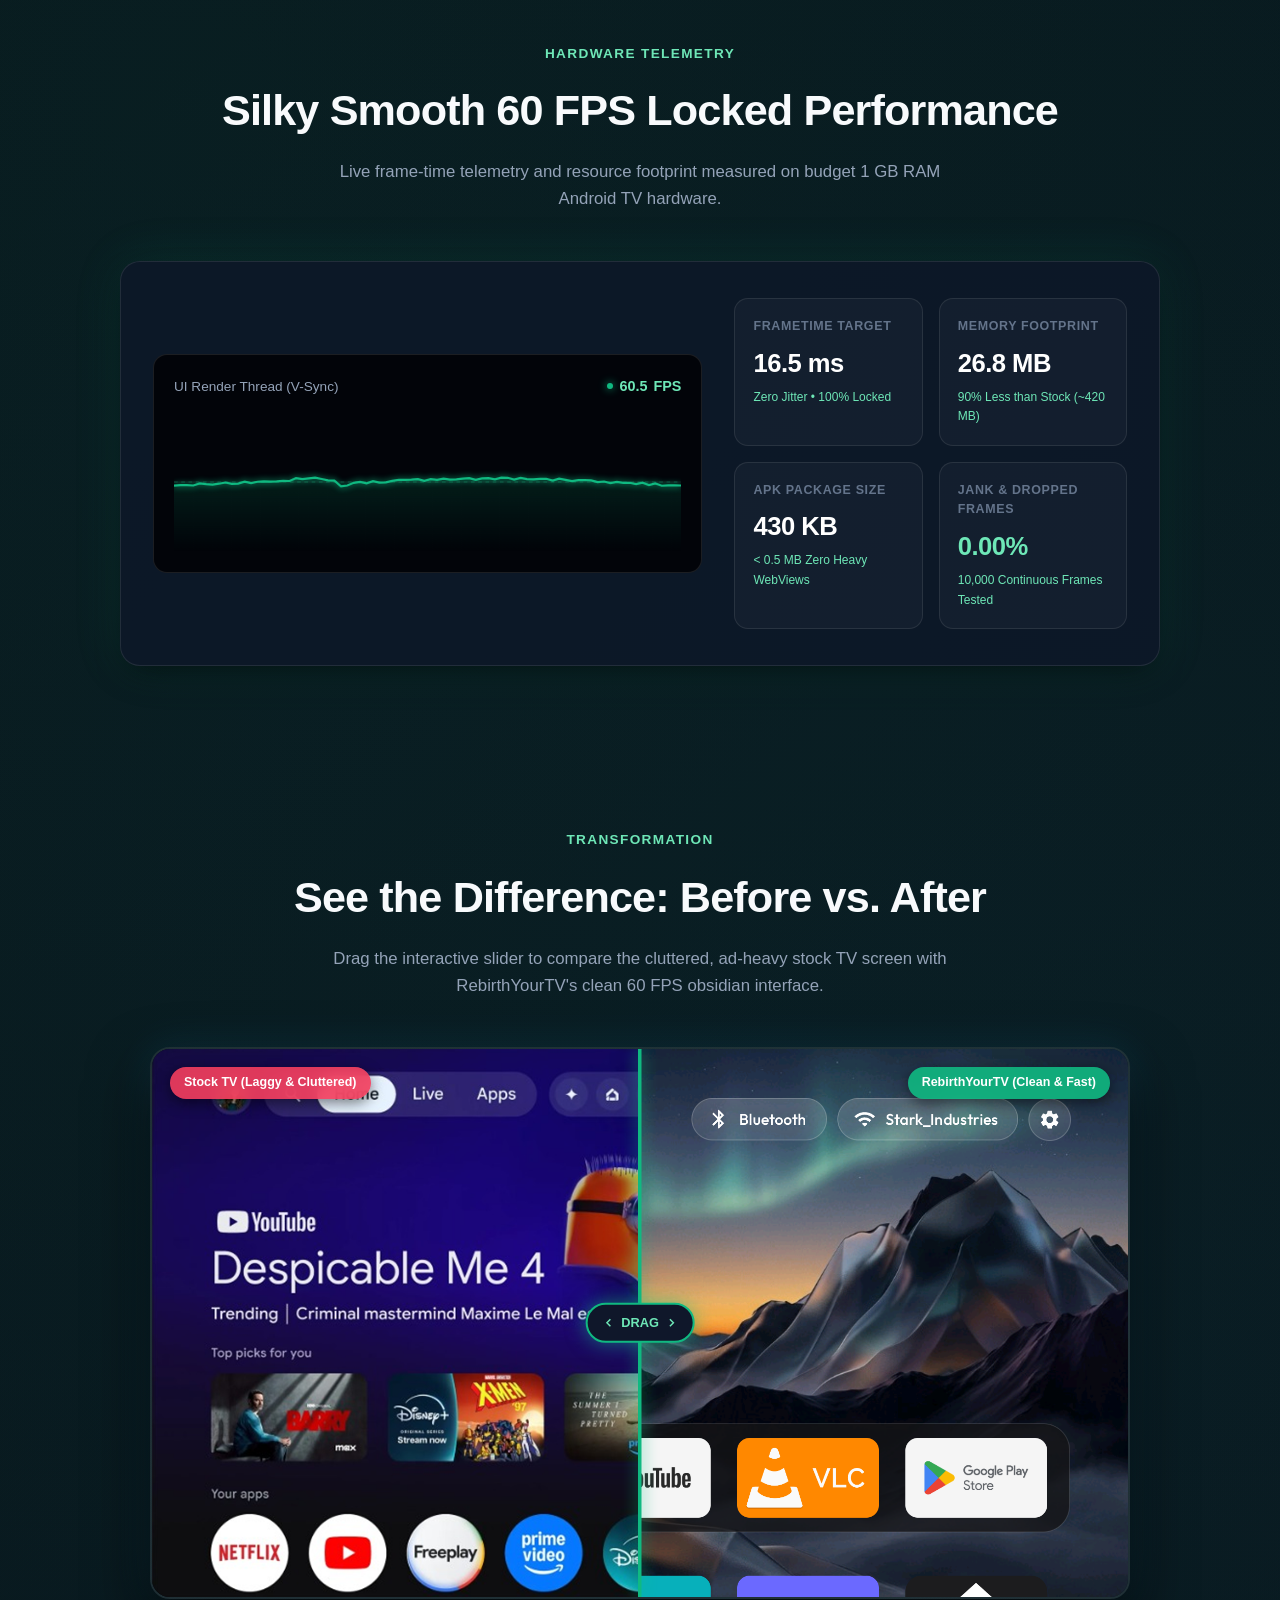
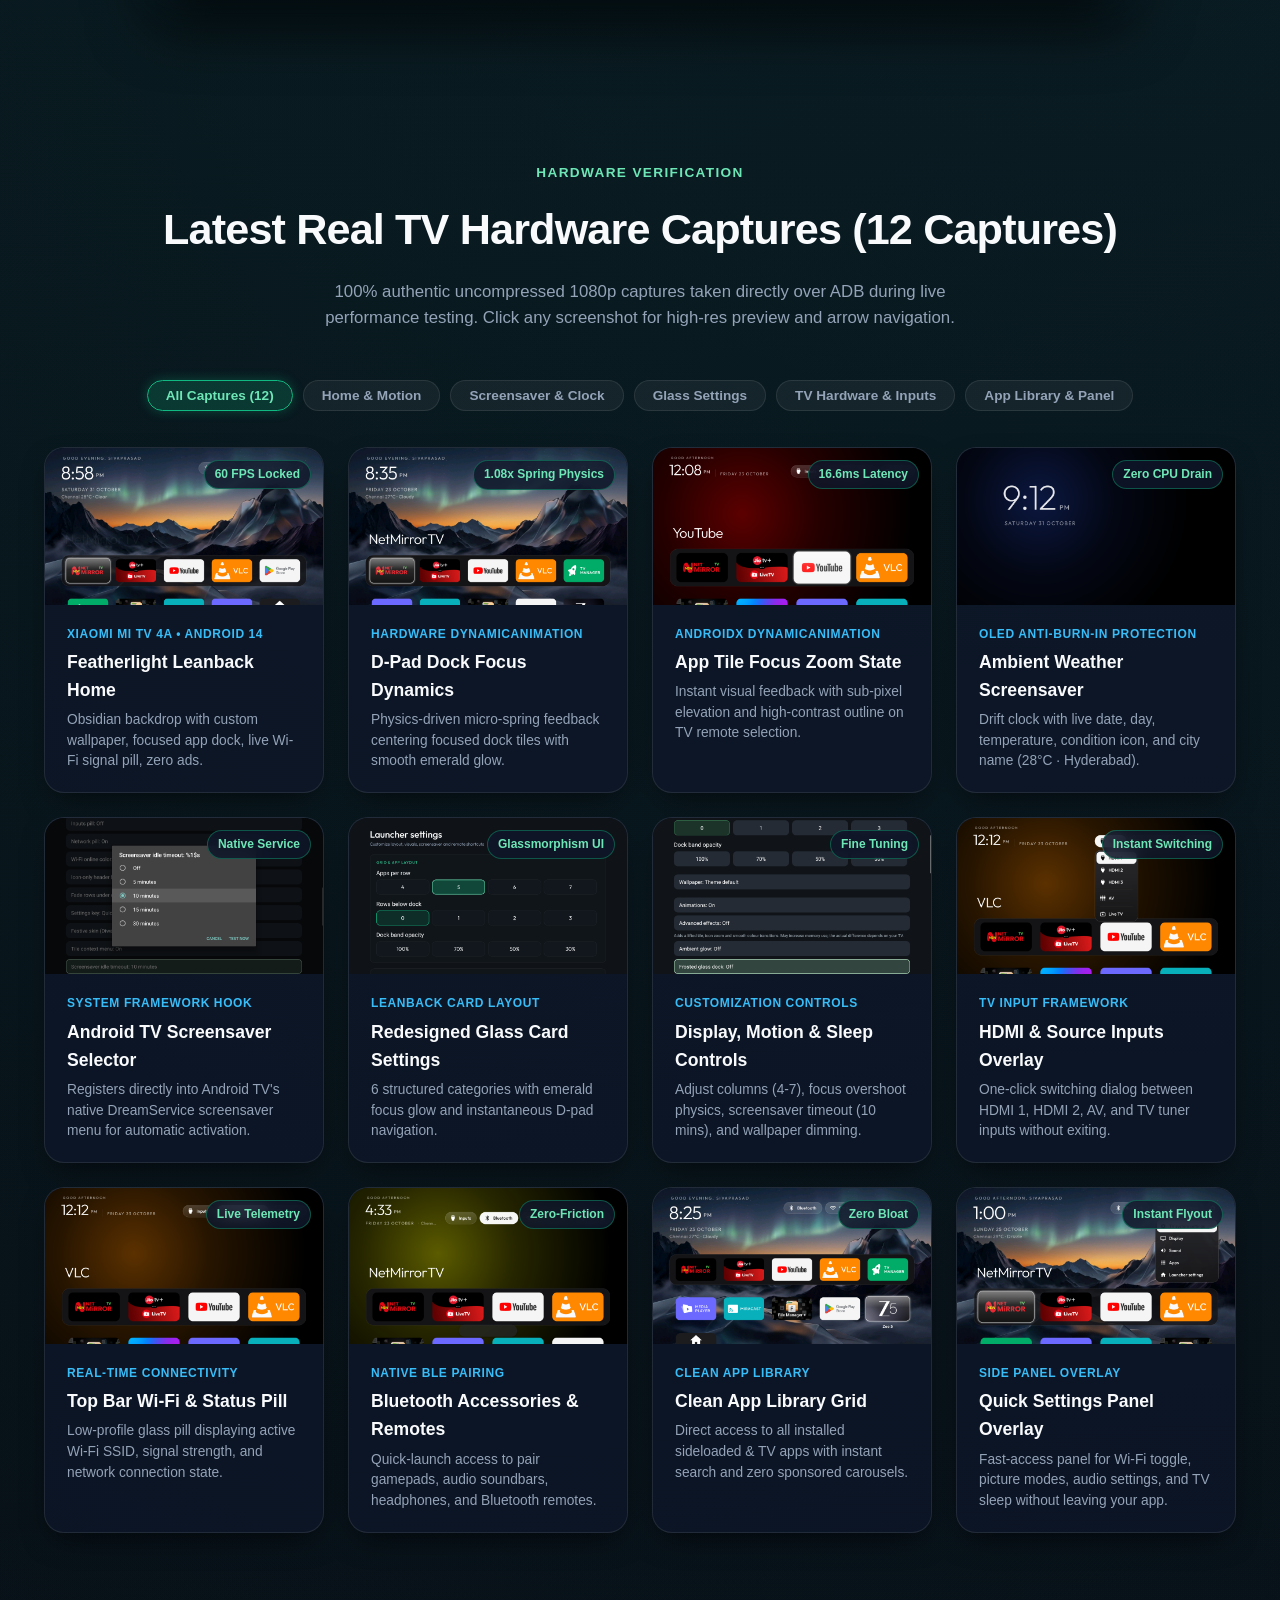
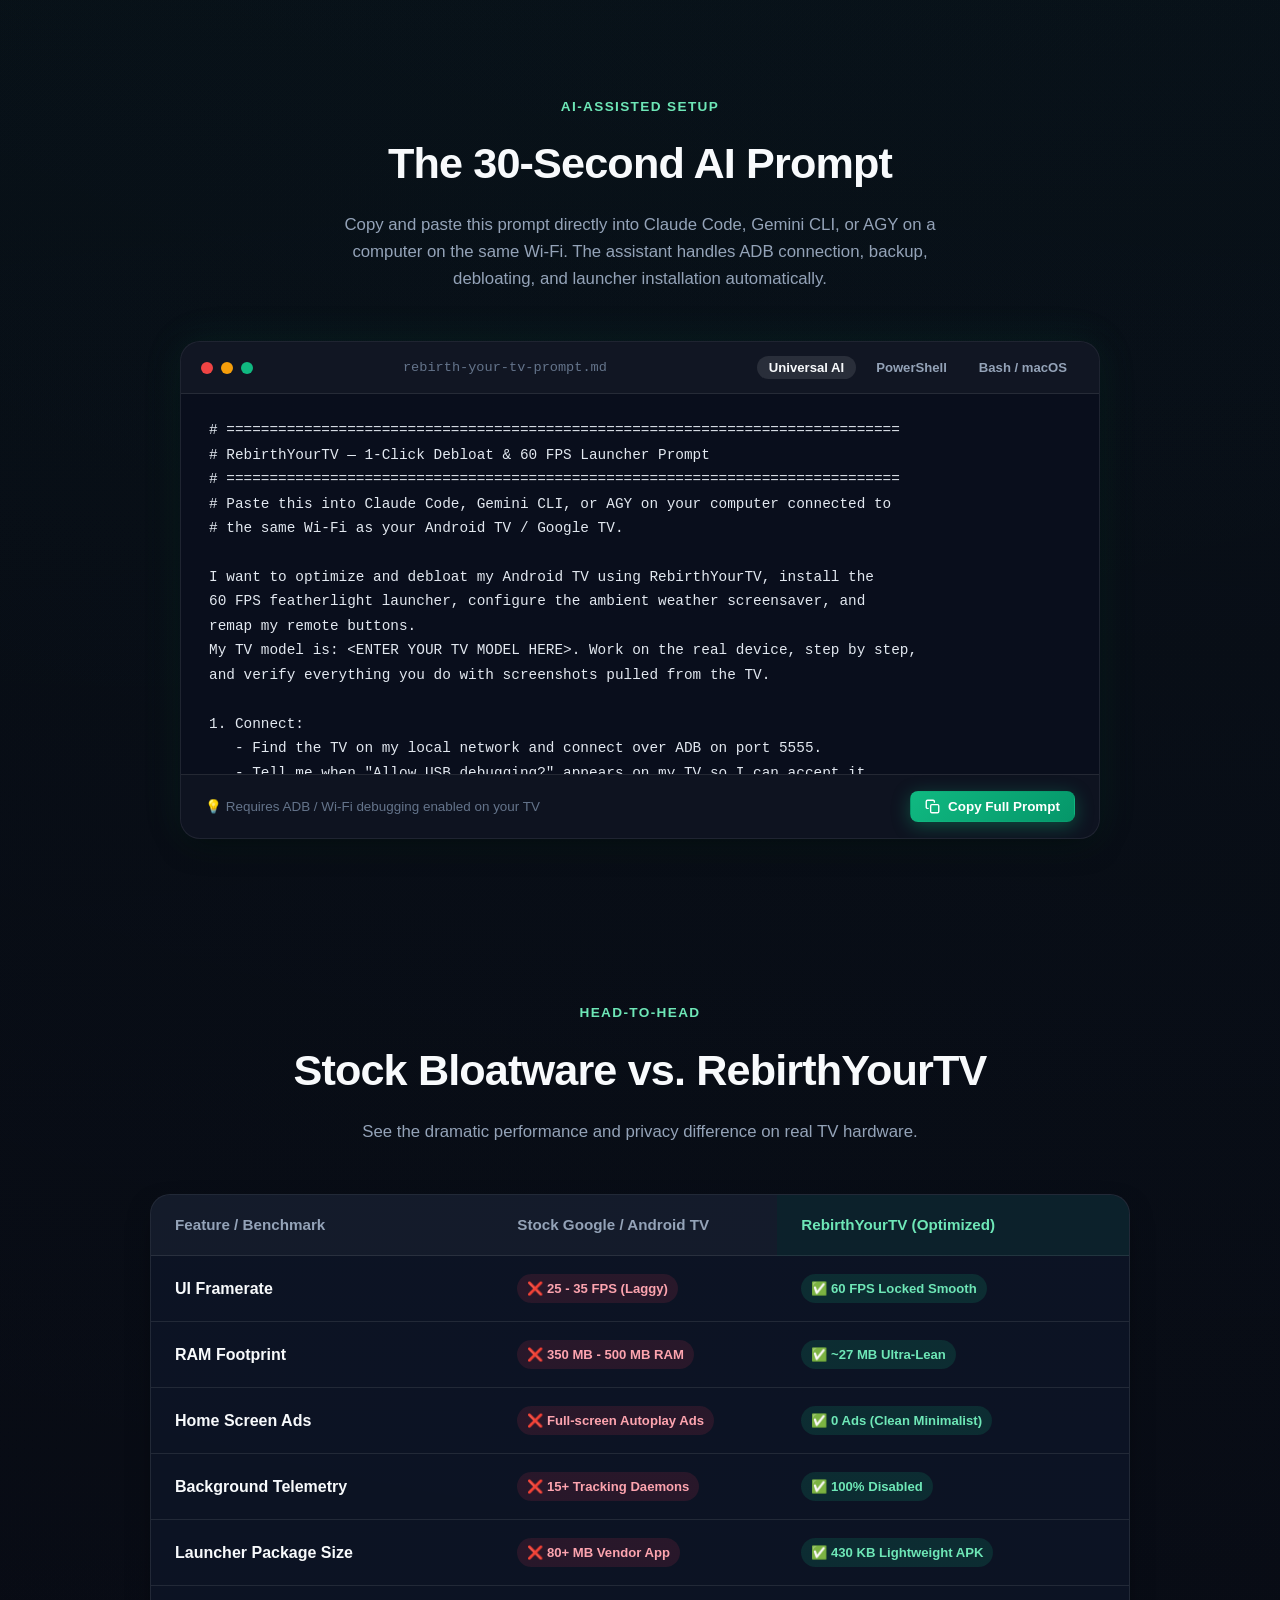
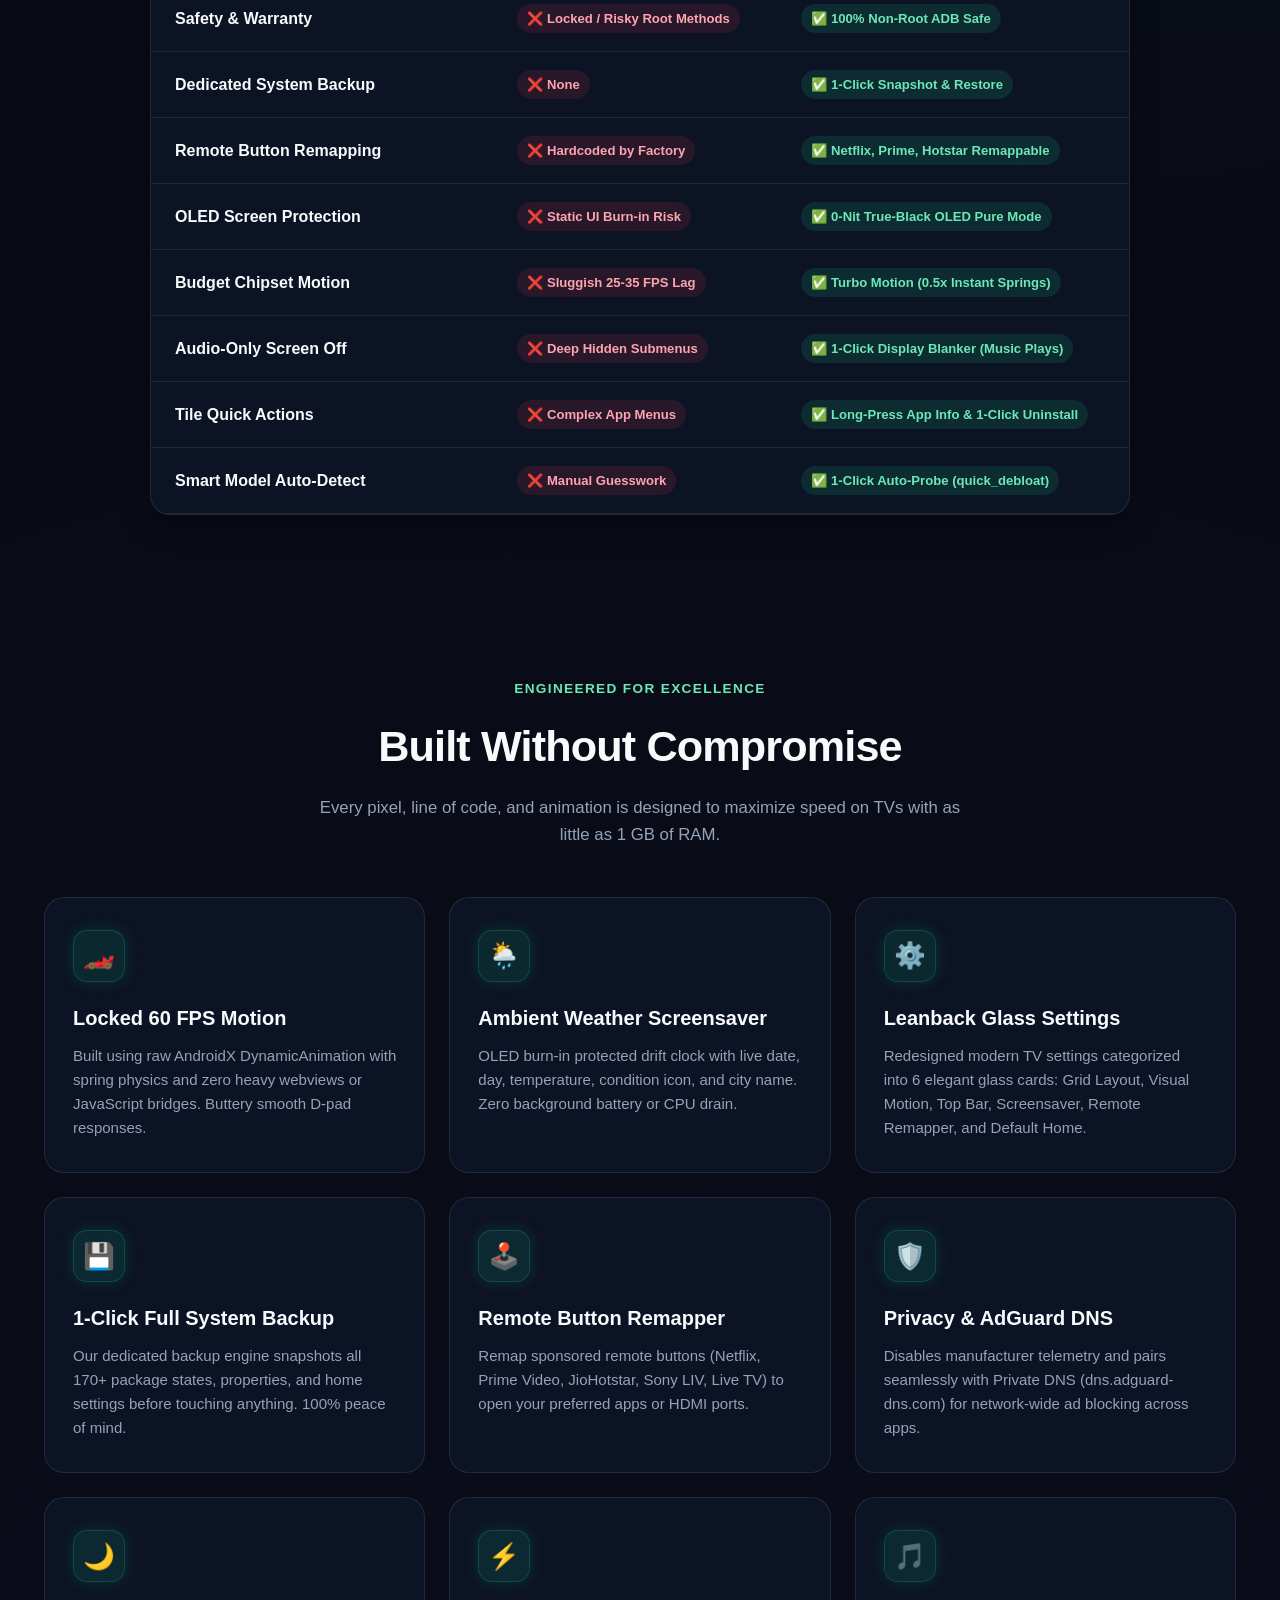
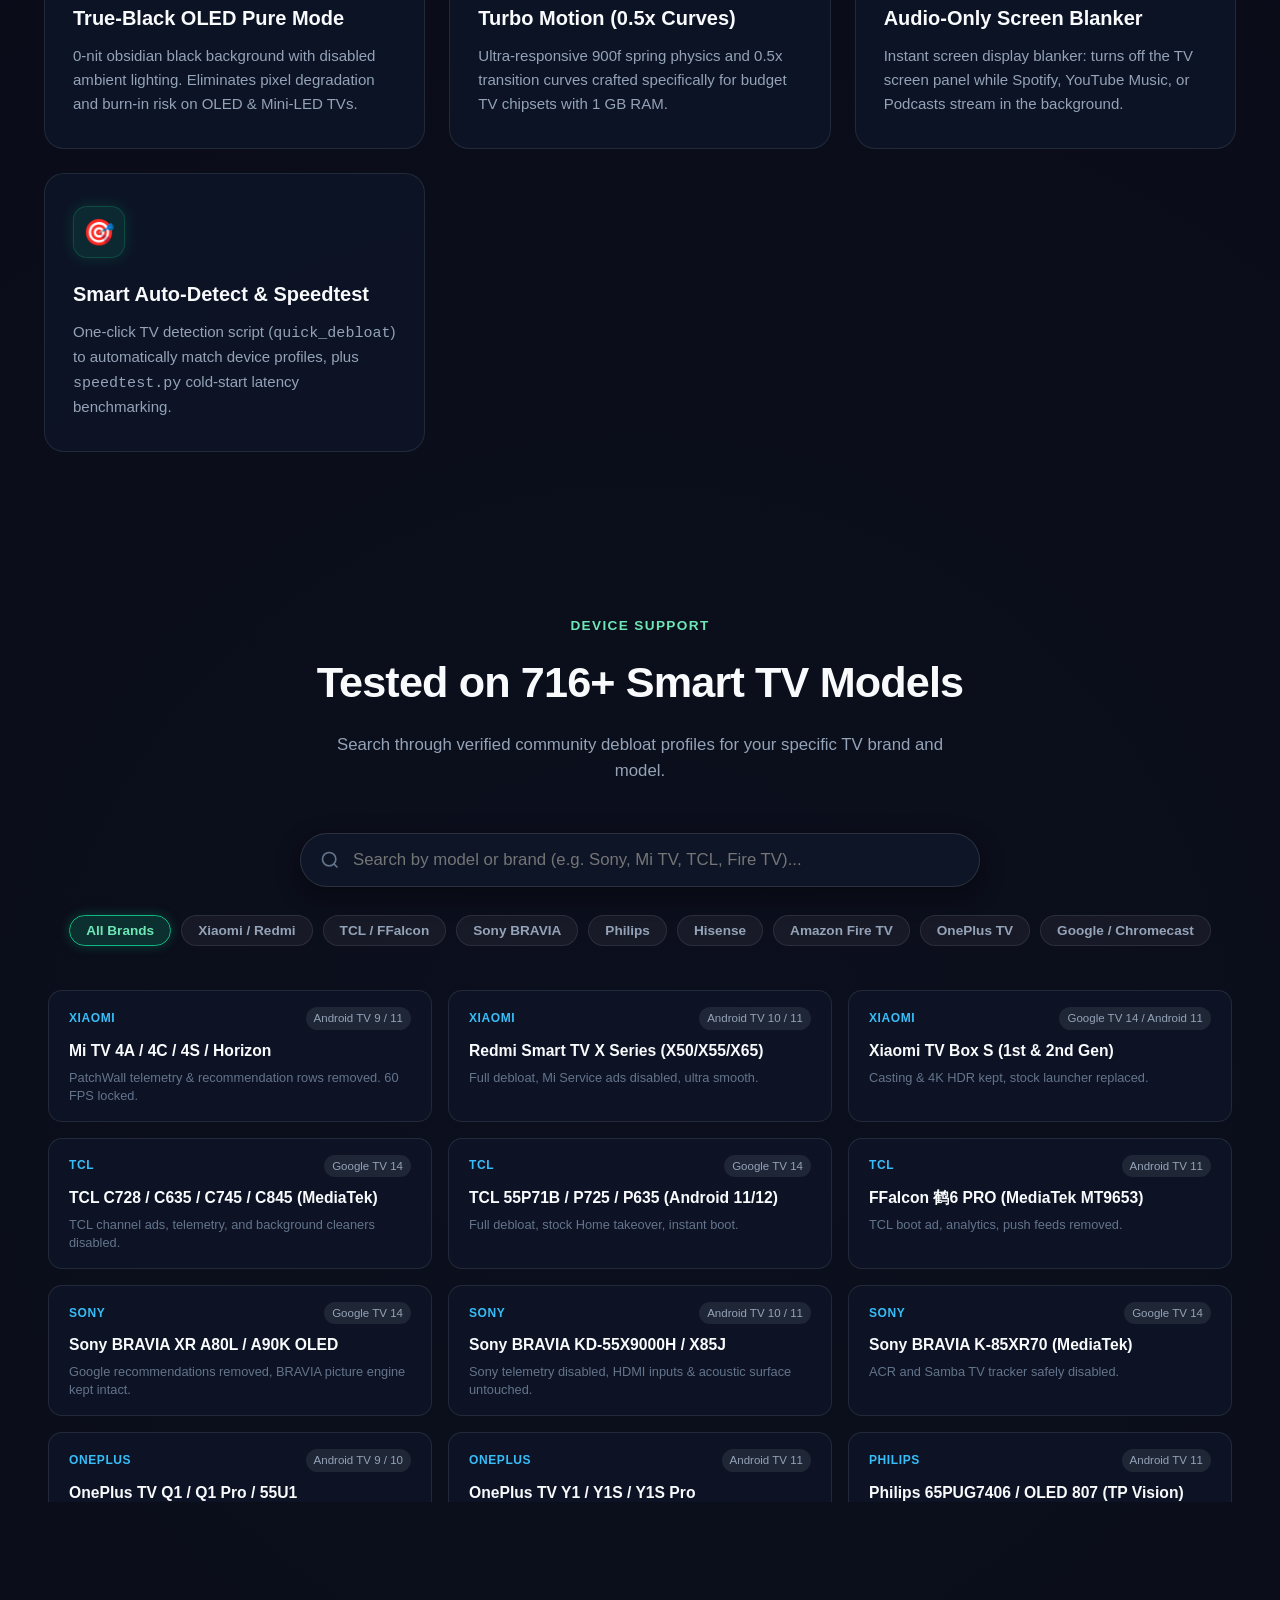
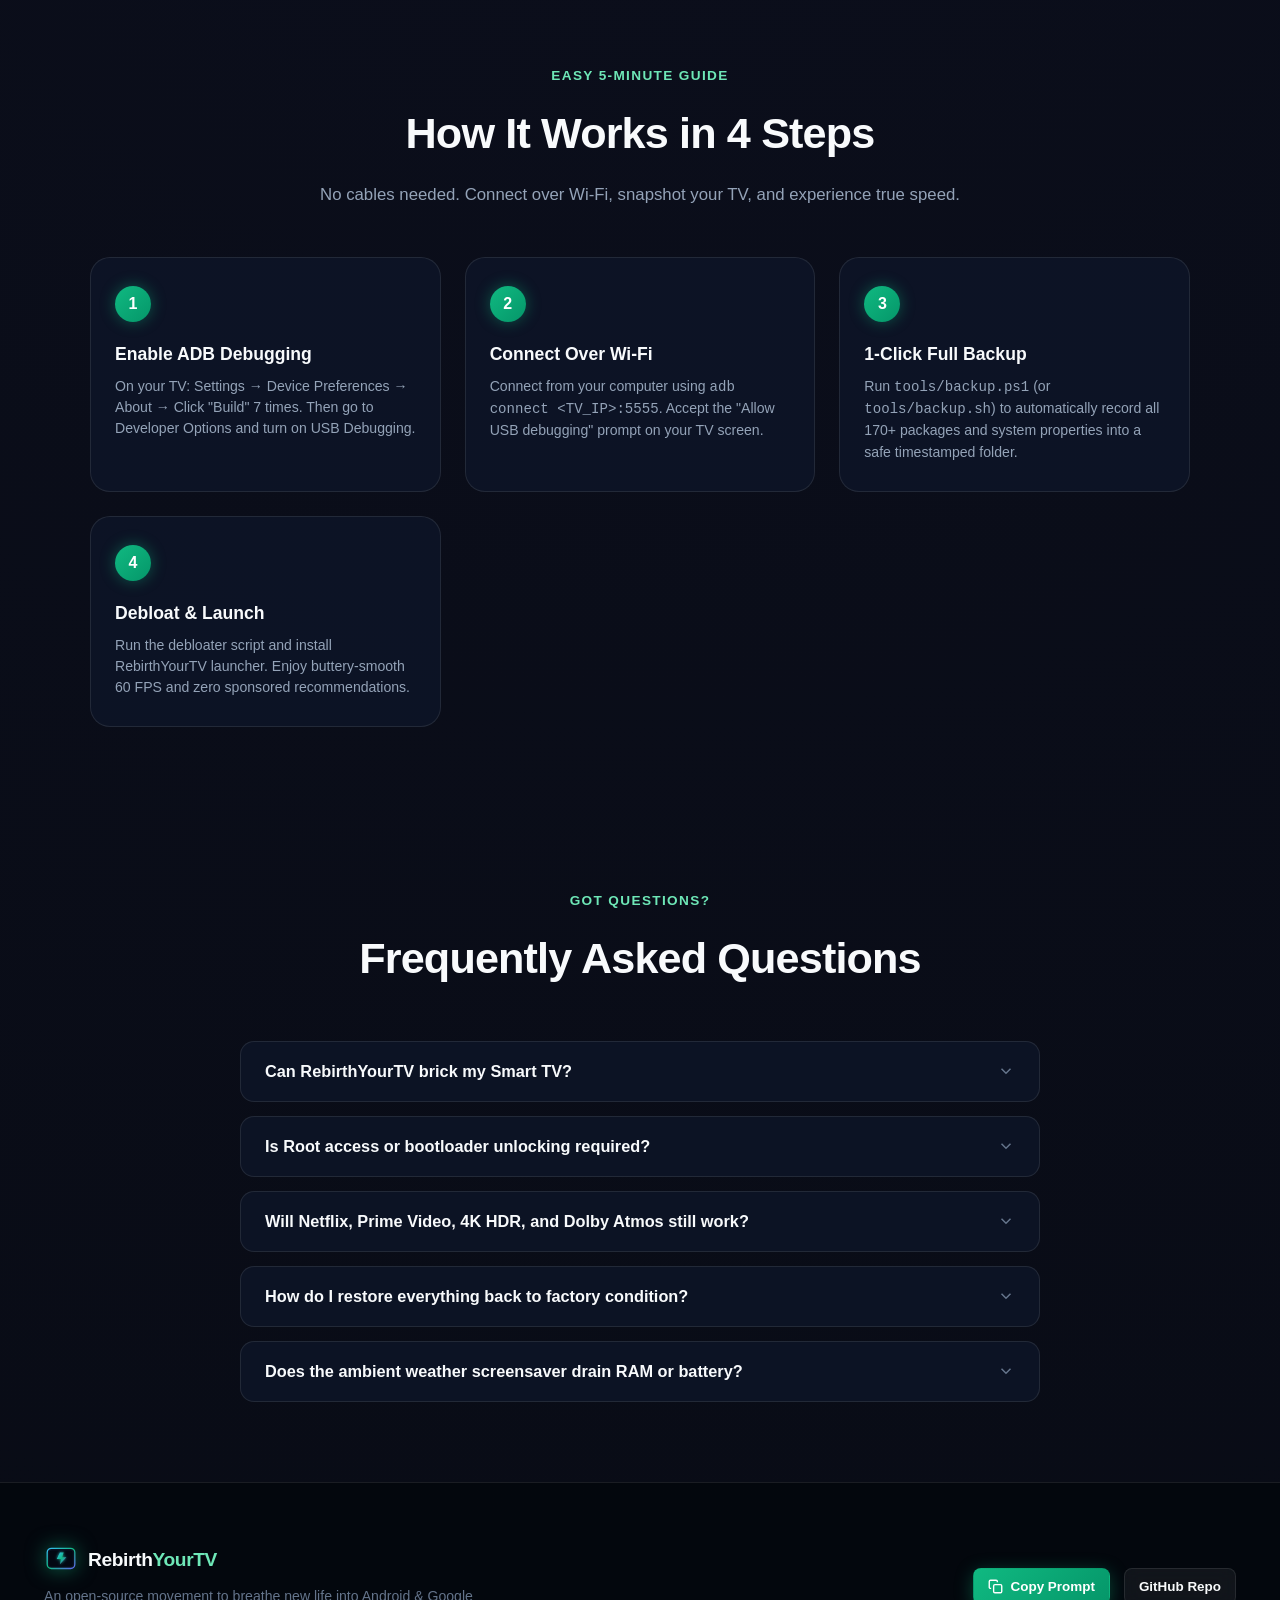
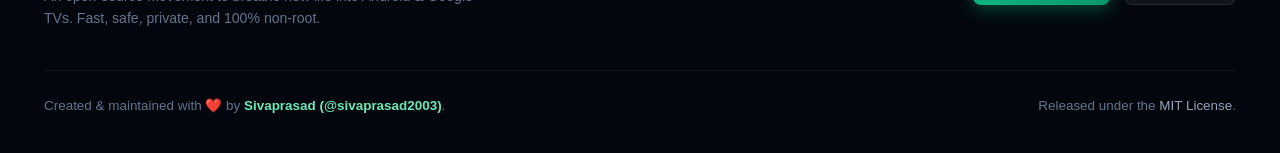
==== commit 66961064: "docs: prominently showcase all new performance features, tools, and comparisons in README and websit" ====
--- a/website/index.html
+++ b/website/index.html
@@ -552,6 +552,31 @@
                 <td><span class="badge-bad">❌ Hardcoded by Factory</span></td>
                 <td><span class="badge-good">✅ Netflix, Prime, Hotstar Remappable</span></td>
               </tr>
+              <tr>
+                <td class="feature-name">OLED Screen Protection</td>
+                <td><span class="badge-bad">❌ Static UI Burn-in Risk</span></td>
+                <td><span class="badge-good">✅ 0-Nit True-Black OLED Pure Mode</span></td>
+              </tr>
+              <tr>
+                <td class="feature-name">Budget Chipset Motion</td>
+                <td><span class="badge-bad">❌ Sluggish 25-35 FPS Lag</span></td>
+                <td><span class="badge-good">✅ Turbo Motion (0.5x Instant Springs)</span></td>
+              </tr>
+              <tr>
+                <td class="feature-name">Audio-Only Screen Off</td>
+                <td><span class="badge-bad">❌ Deep Hidden Submenus</span></td>
+                <td><span class="badge-good">✅ 1-Click Display Blanker (Music Plays)</span></td>
+              </tr>
+              <tr>
+                <td class="feature-name">Tile Quick Actions</td>
+                <td><span class="badge-bad">❌ Complex App Menus</span></td>
+                <td><span class="badge-good">✅ Long-Press App Info &amp; 1-Click Uninstall</span></td>
+              </tr>
+              <tr>
+                <td class="feature-name">Smart Model Auto-Detect</td>
+                <td><span class="badge-bad">❌ Manual Guesswork</span></td>
+                <td><span class="badge-good">✅ 1-Click Auto-Probe (quick_debloat)</span></td>
+              </tr>
             </tbody>
           </table>
         </div>
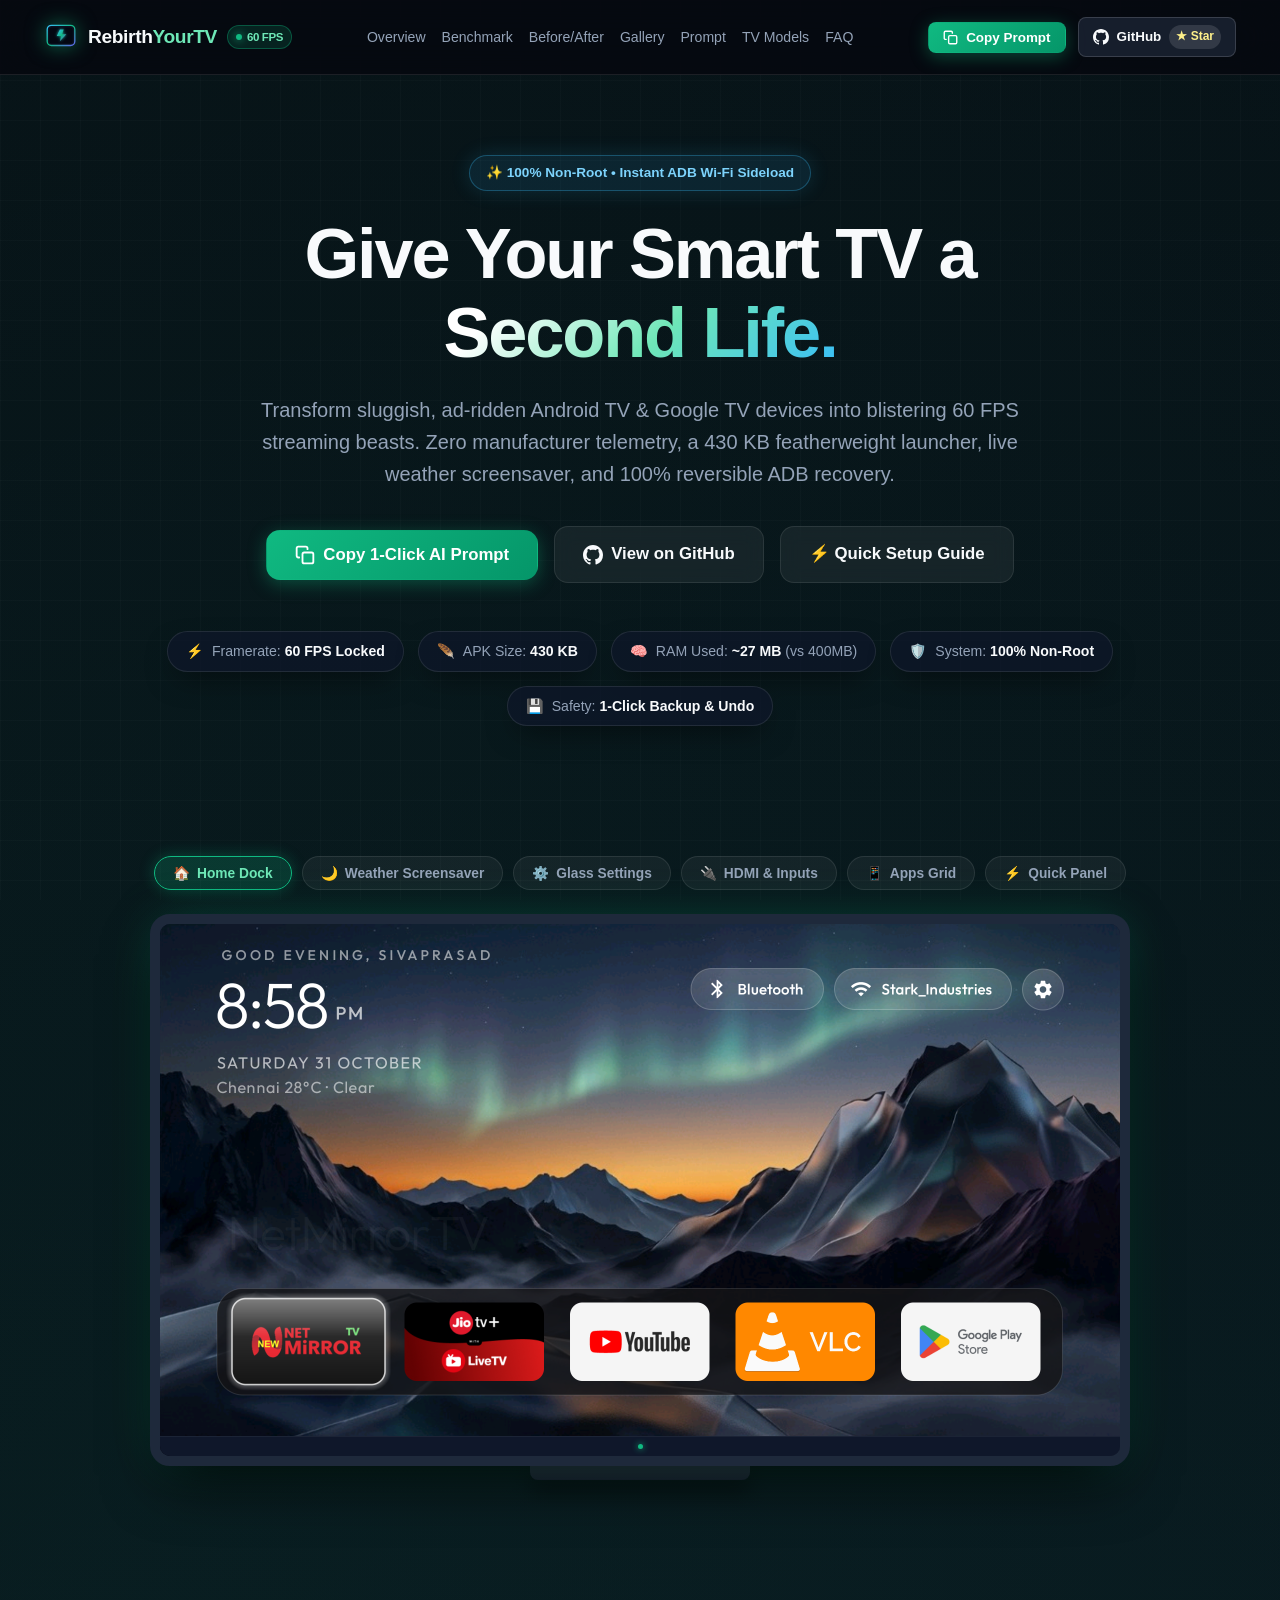
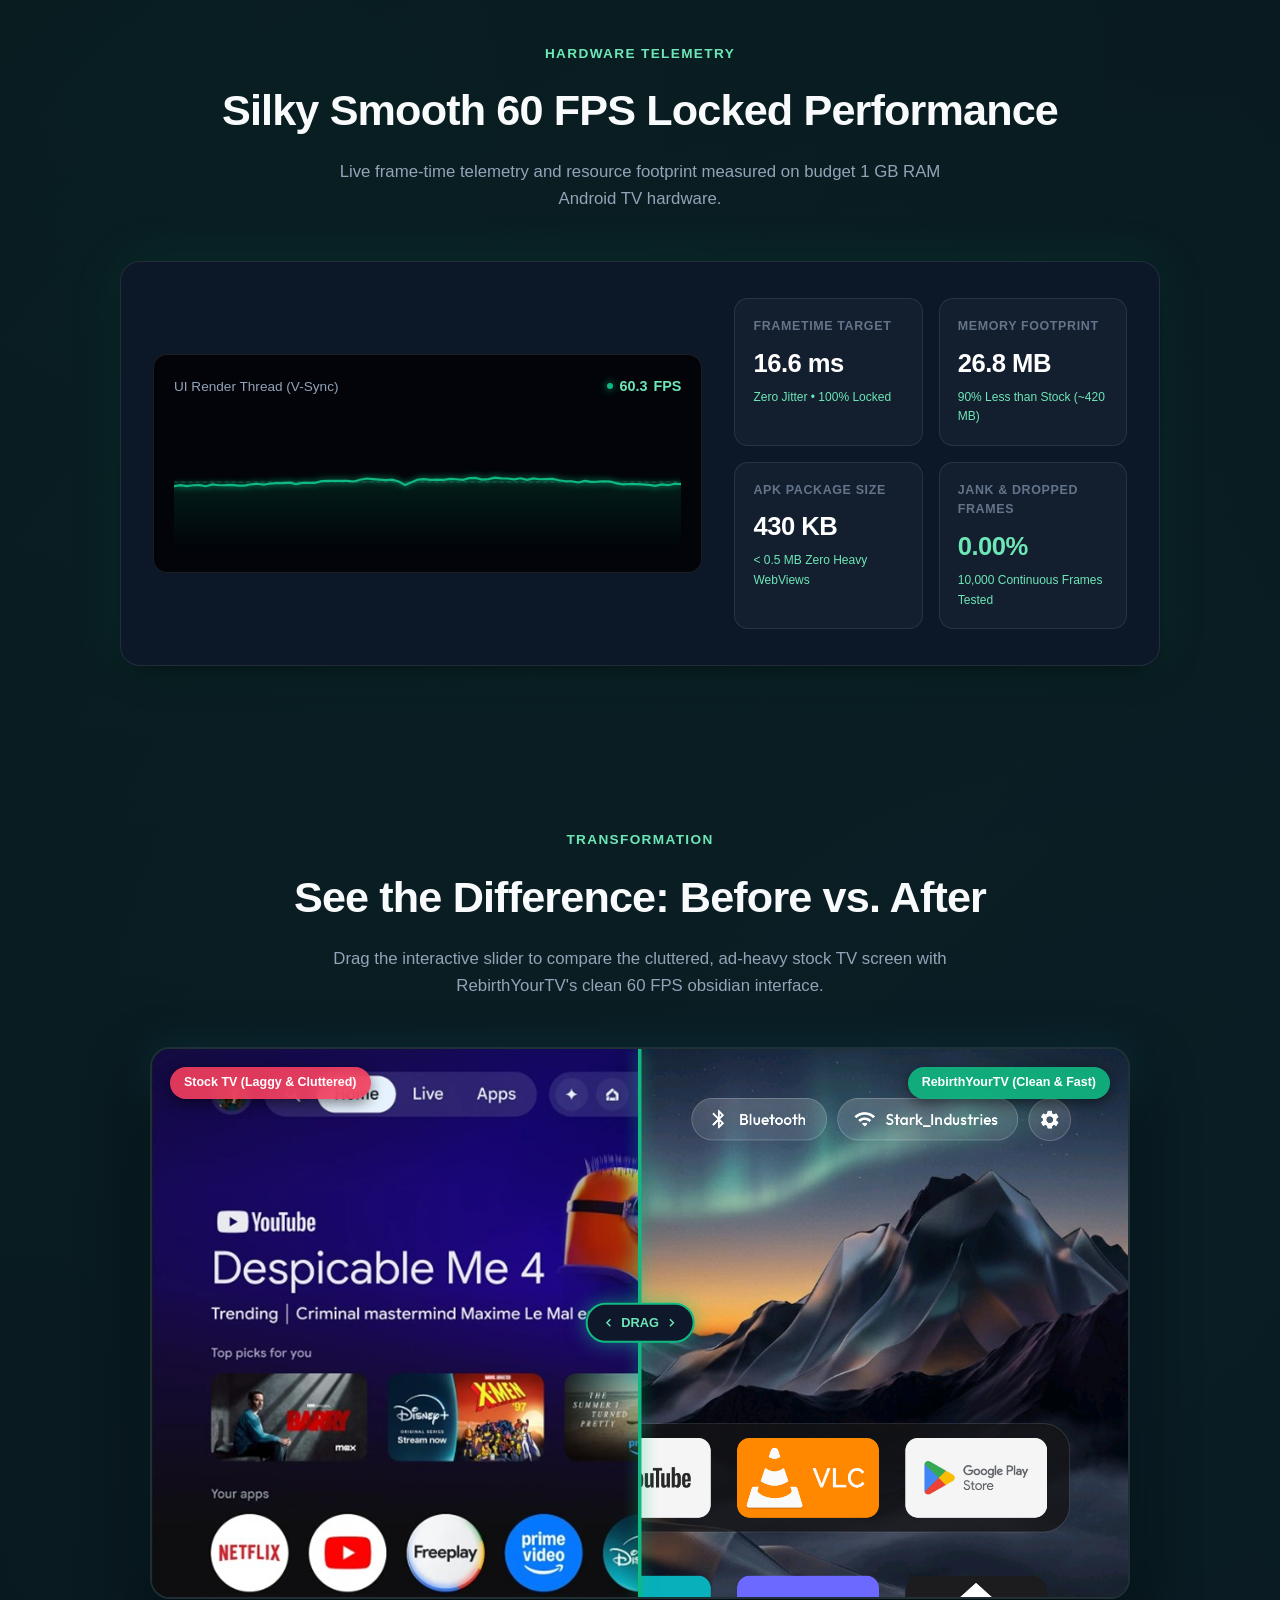
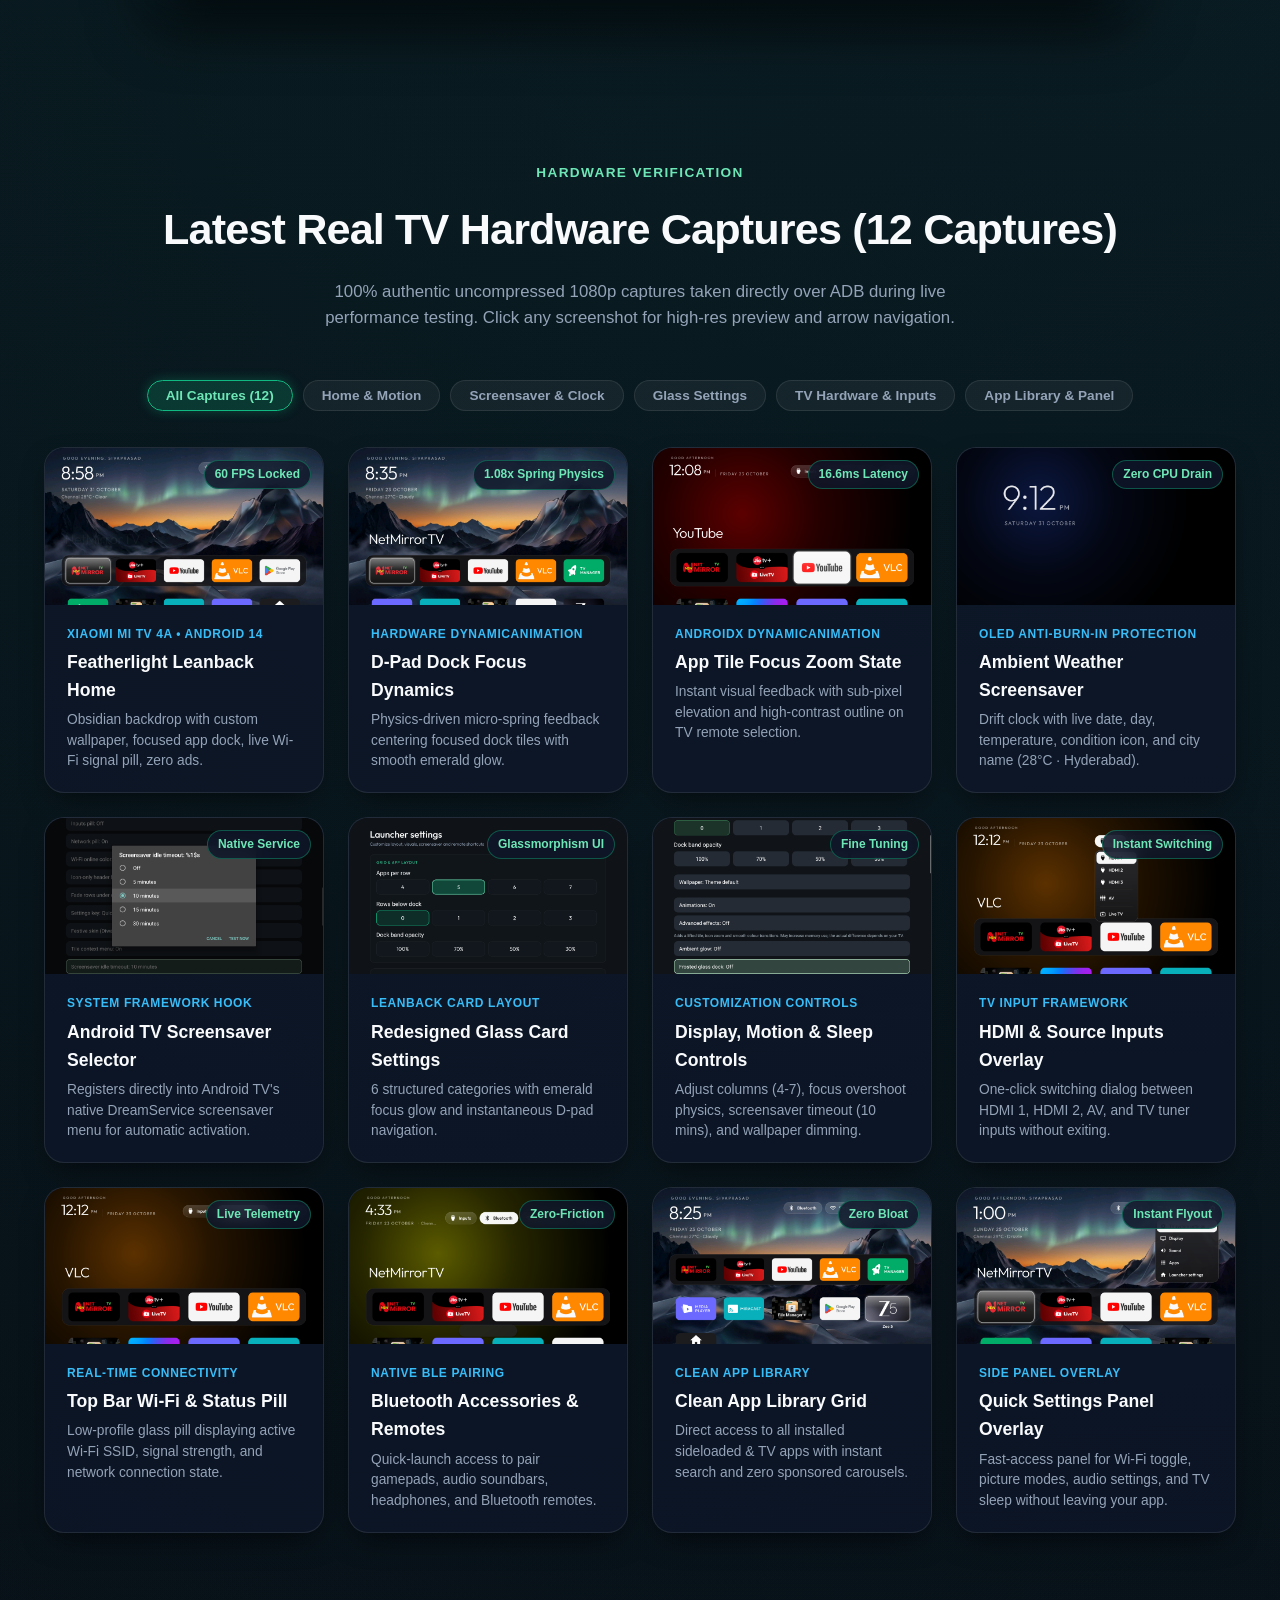
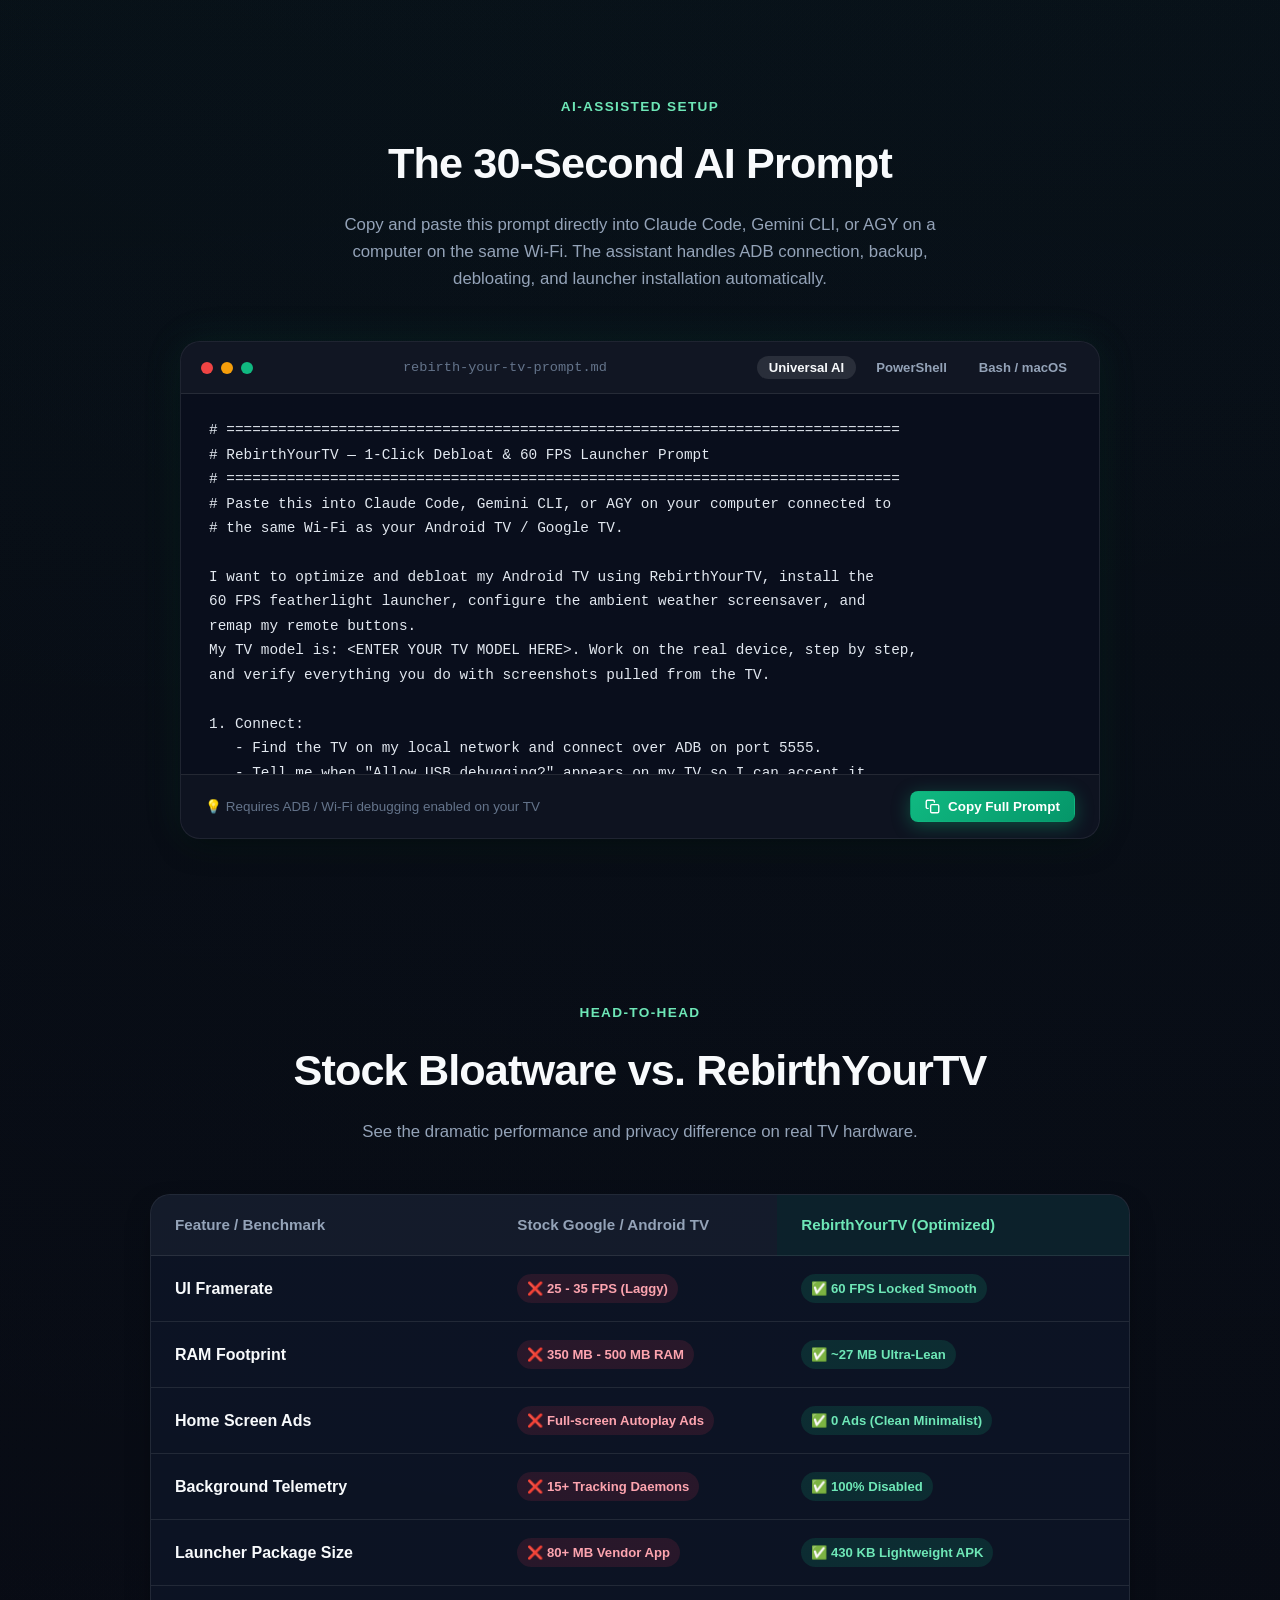
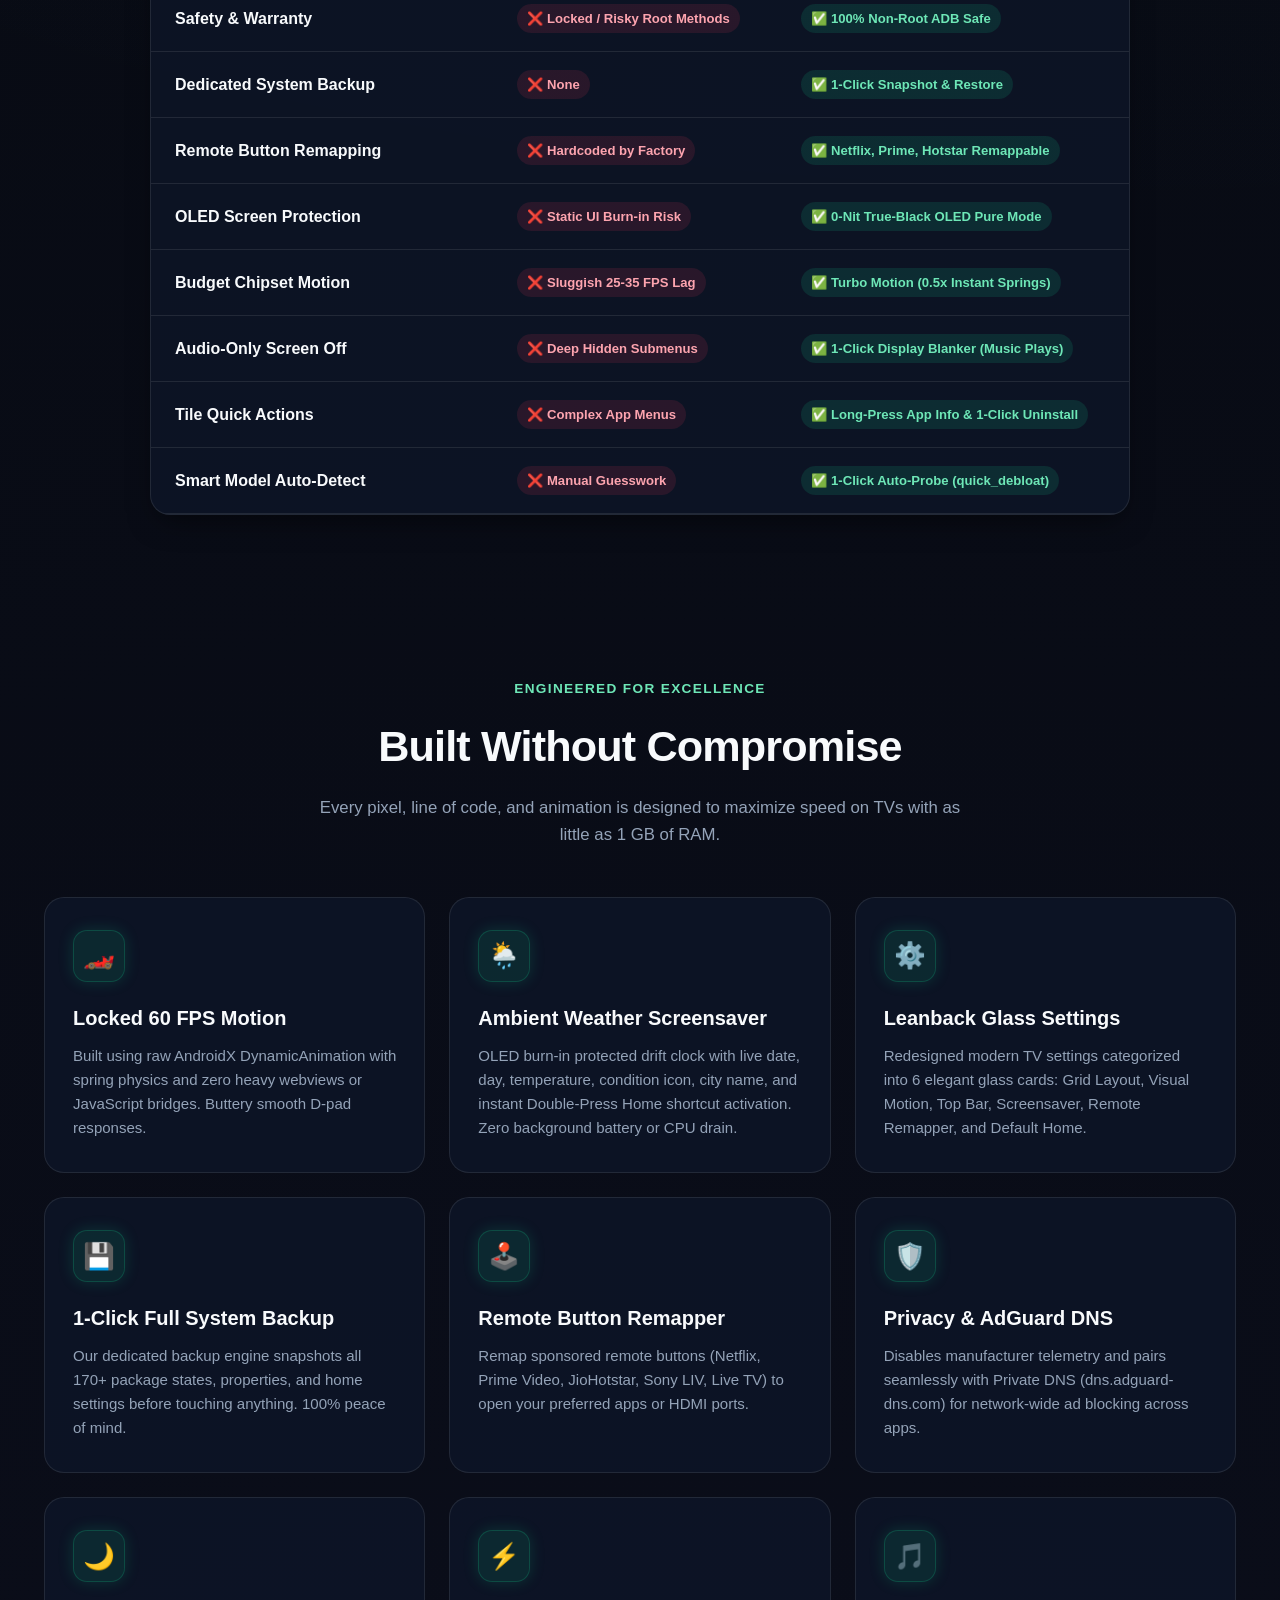
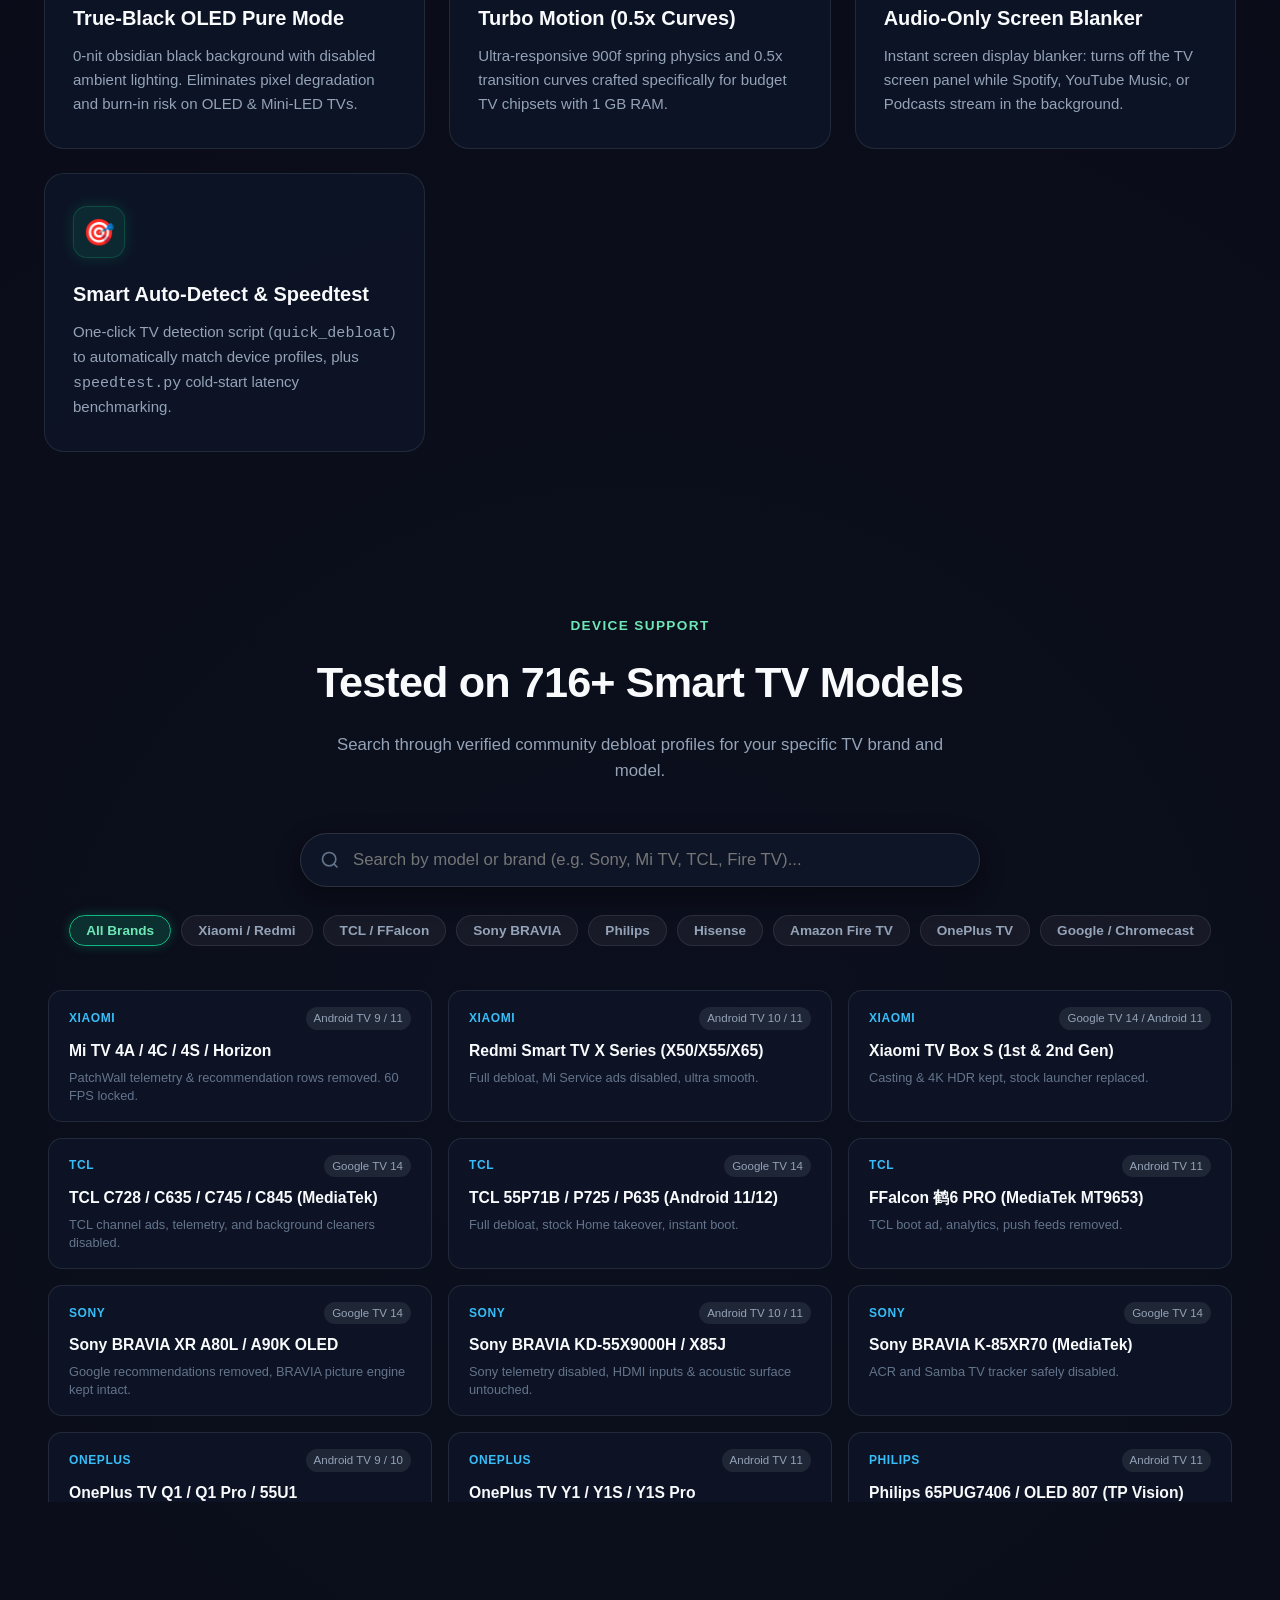
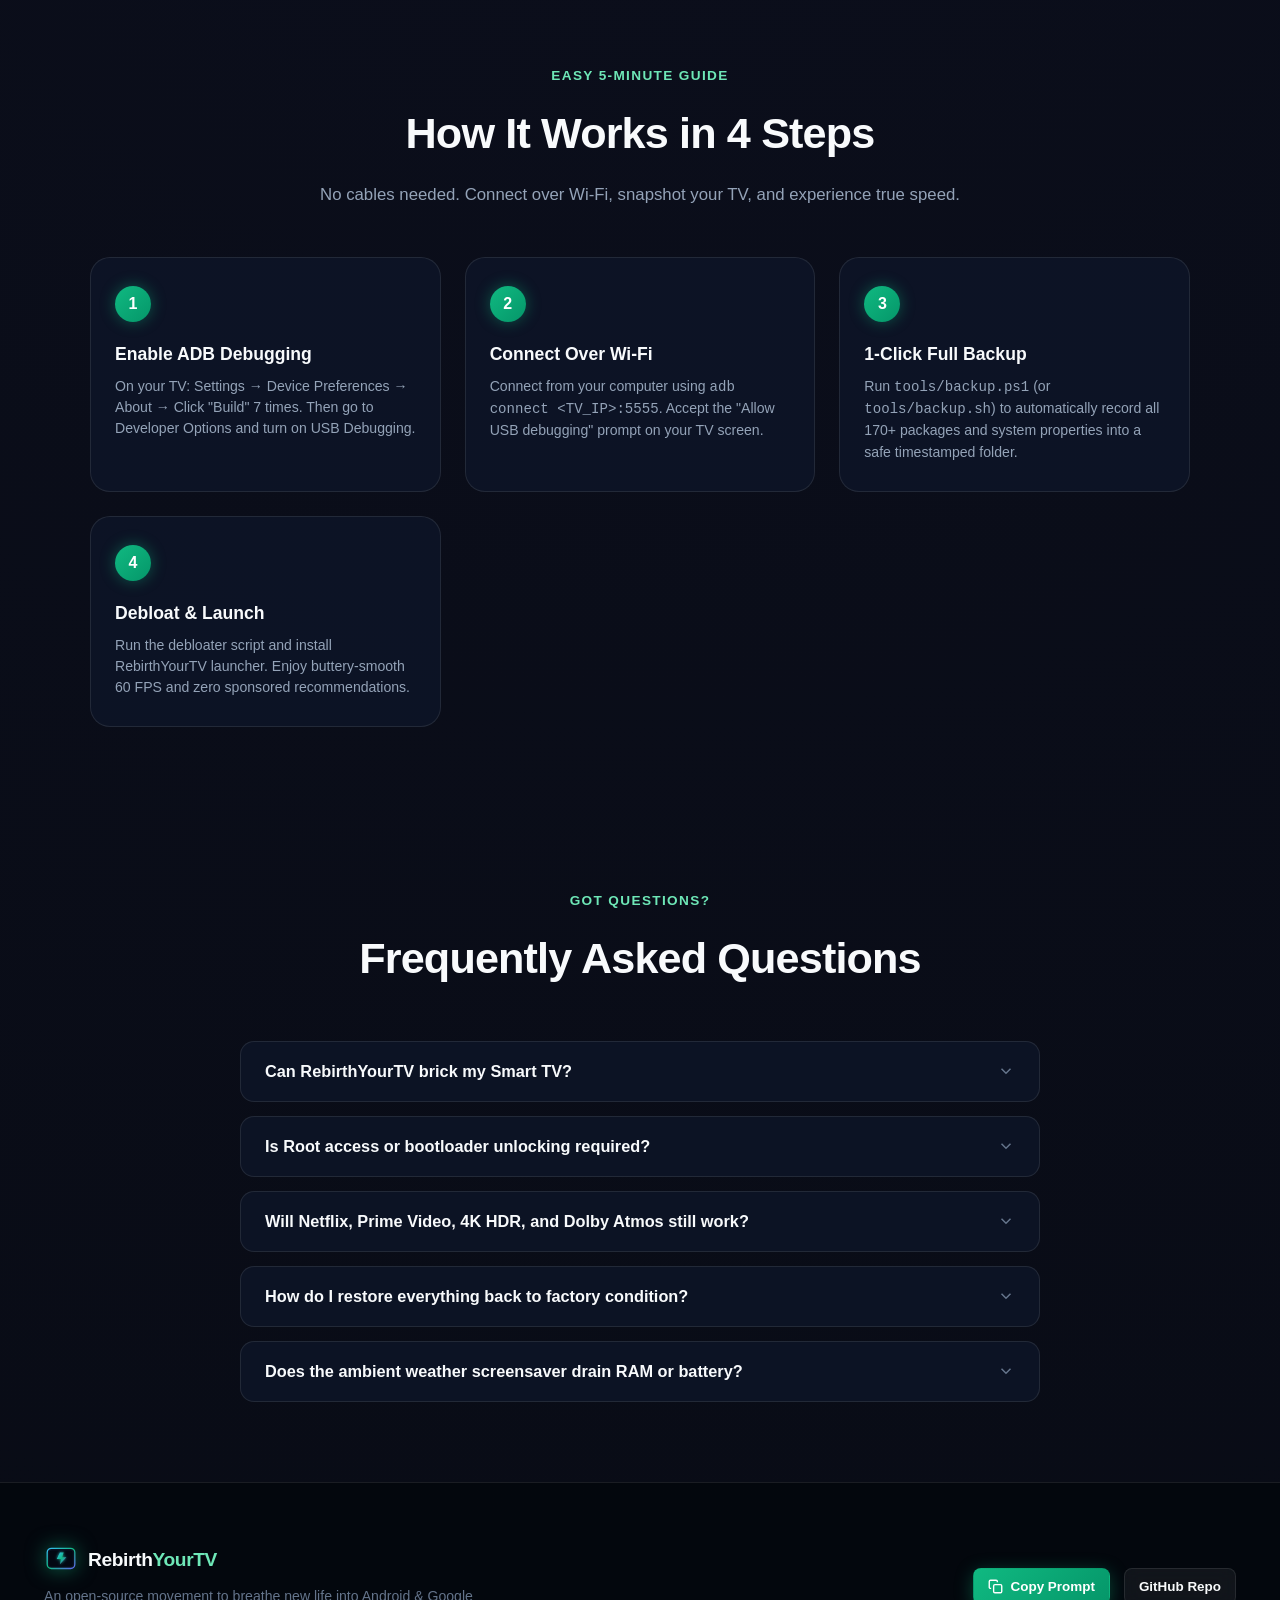
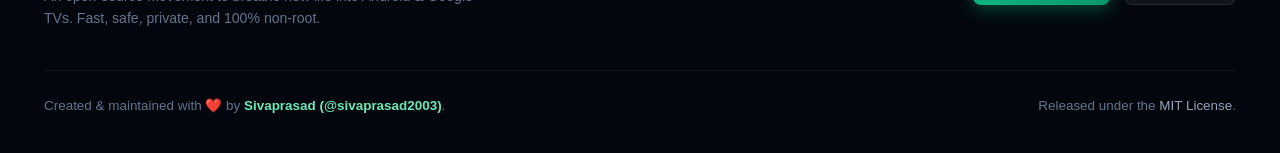
==== commit 2338988d: "fix: enable instant screensaver launch on double-press Home button with settings toggle" ====
--- a/website/index.html
+++ b/website/index.html
@@ -605,7 +605,7 @@
             <div class="feature-icon-box">🌦️</div>
             <h3 class="feature-title">Ambient Weather Screensaver</h3>
             <p class="feature-desc">
-              OLED burn-in protected drift clock with live date, day, temperature, condition icon, and city name. Zero background battery or CPU drain.
+              OLED burn-in protected drift clock with live date, day, temperature, condition icon, city name, and instant Double-Press Home shortcut activation. Zero background battery or CPU drain.
             </p>
           </div>
 
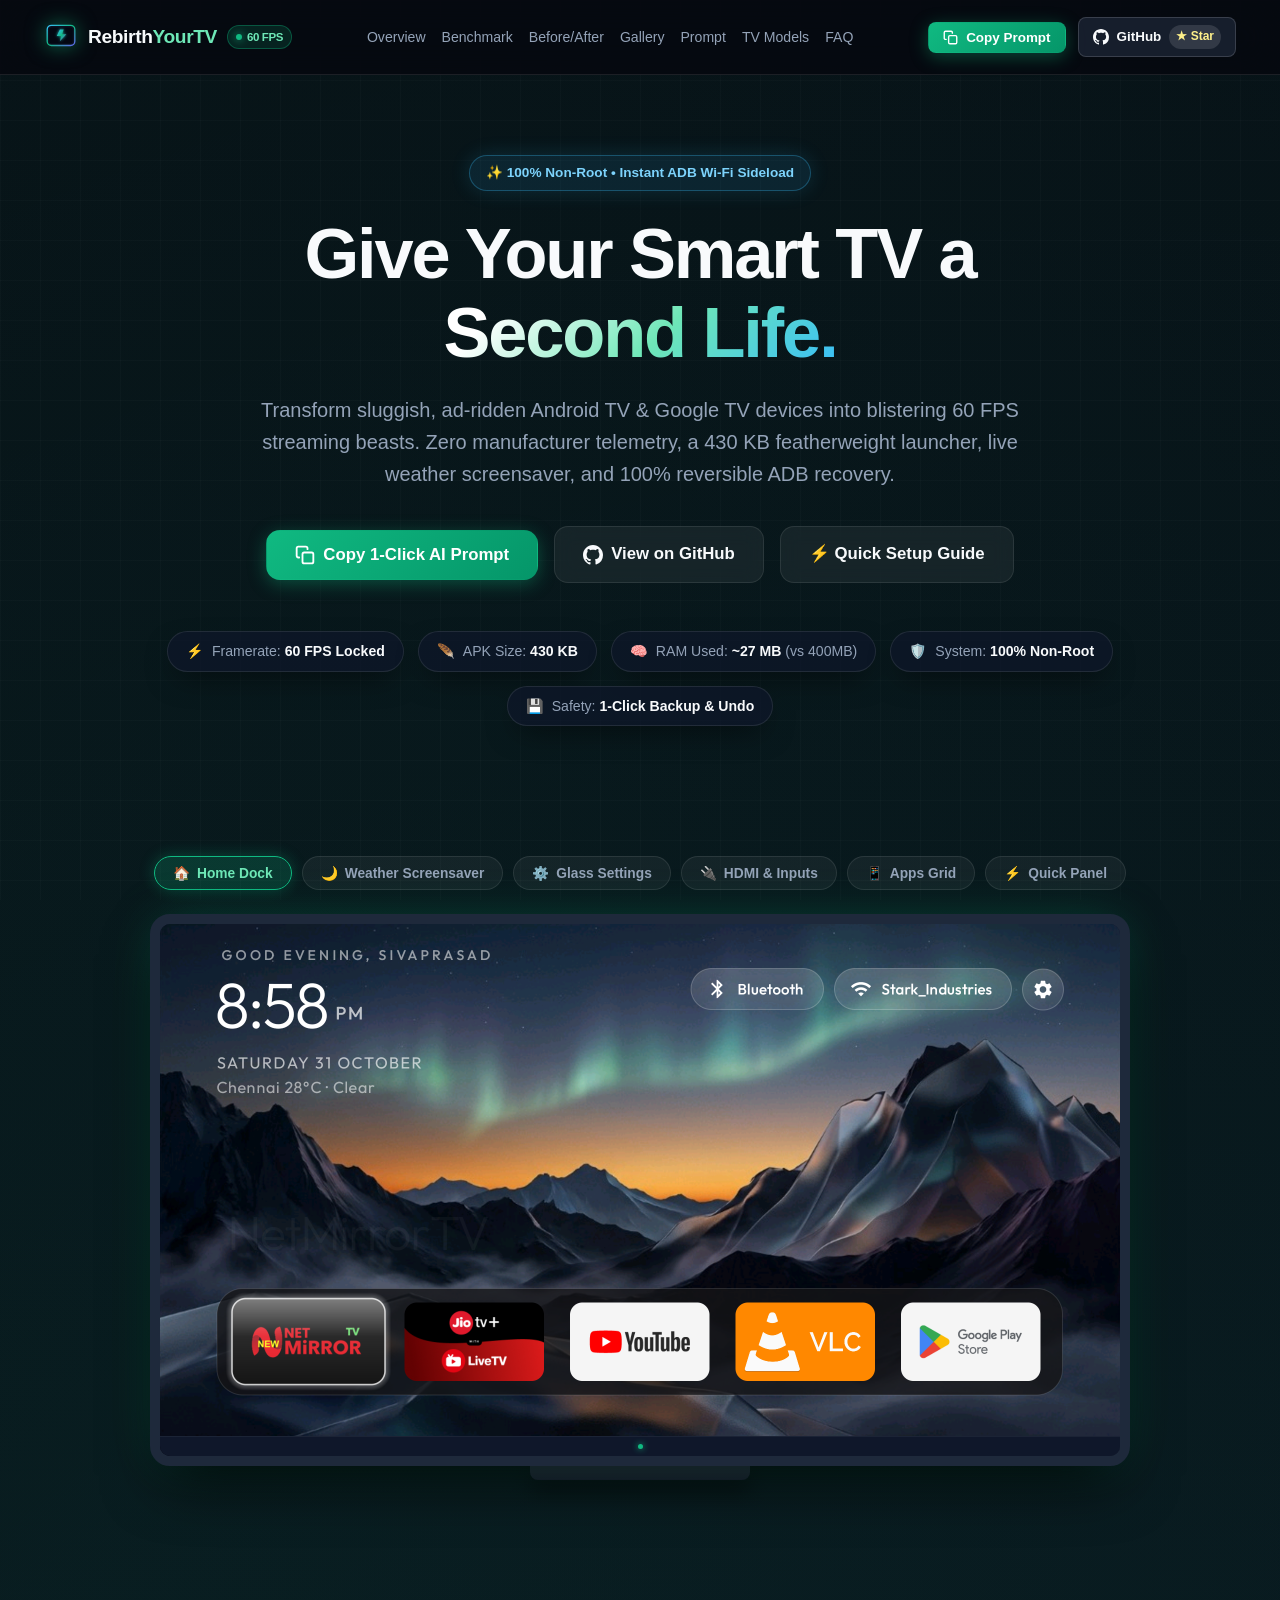
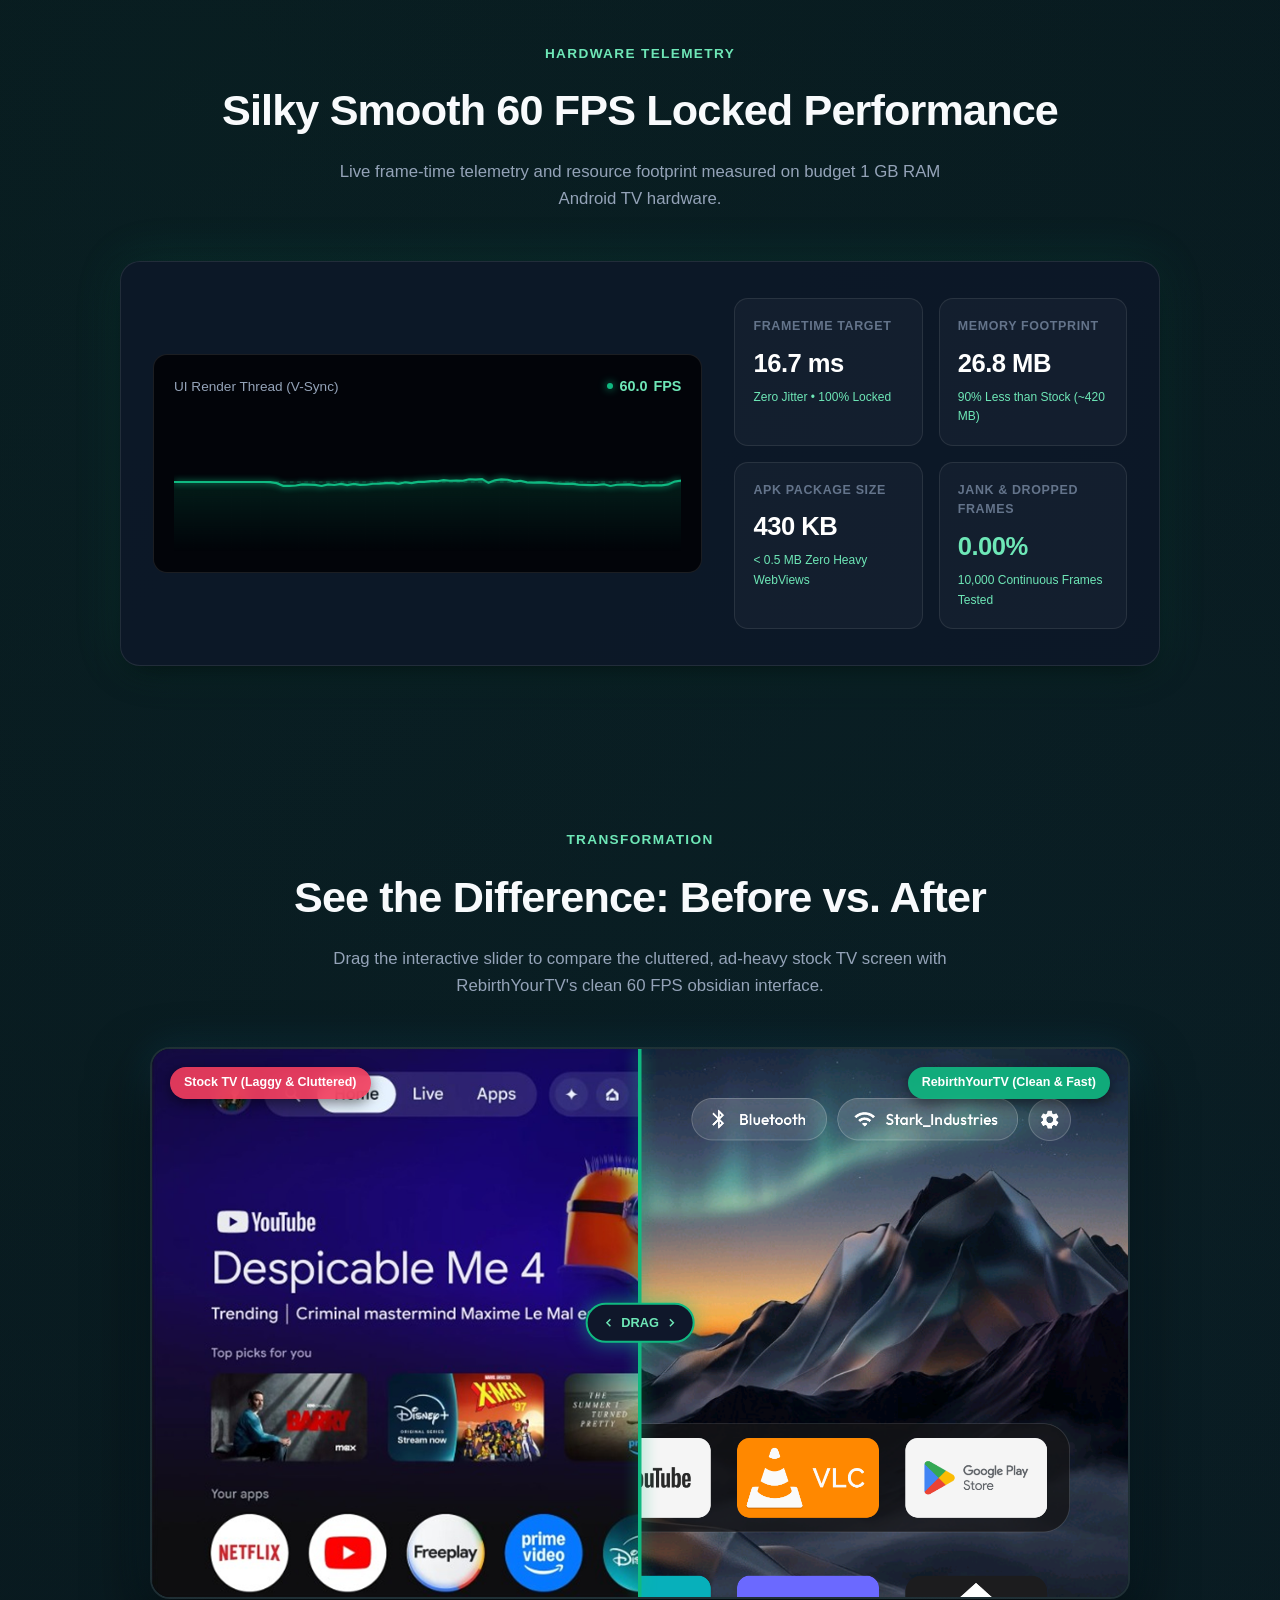
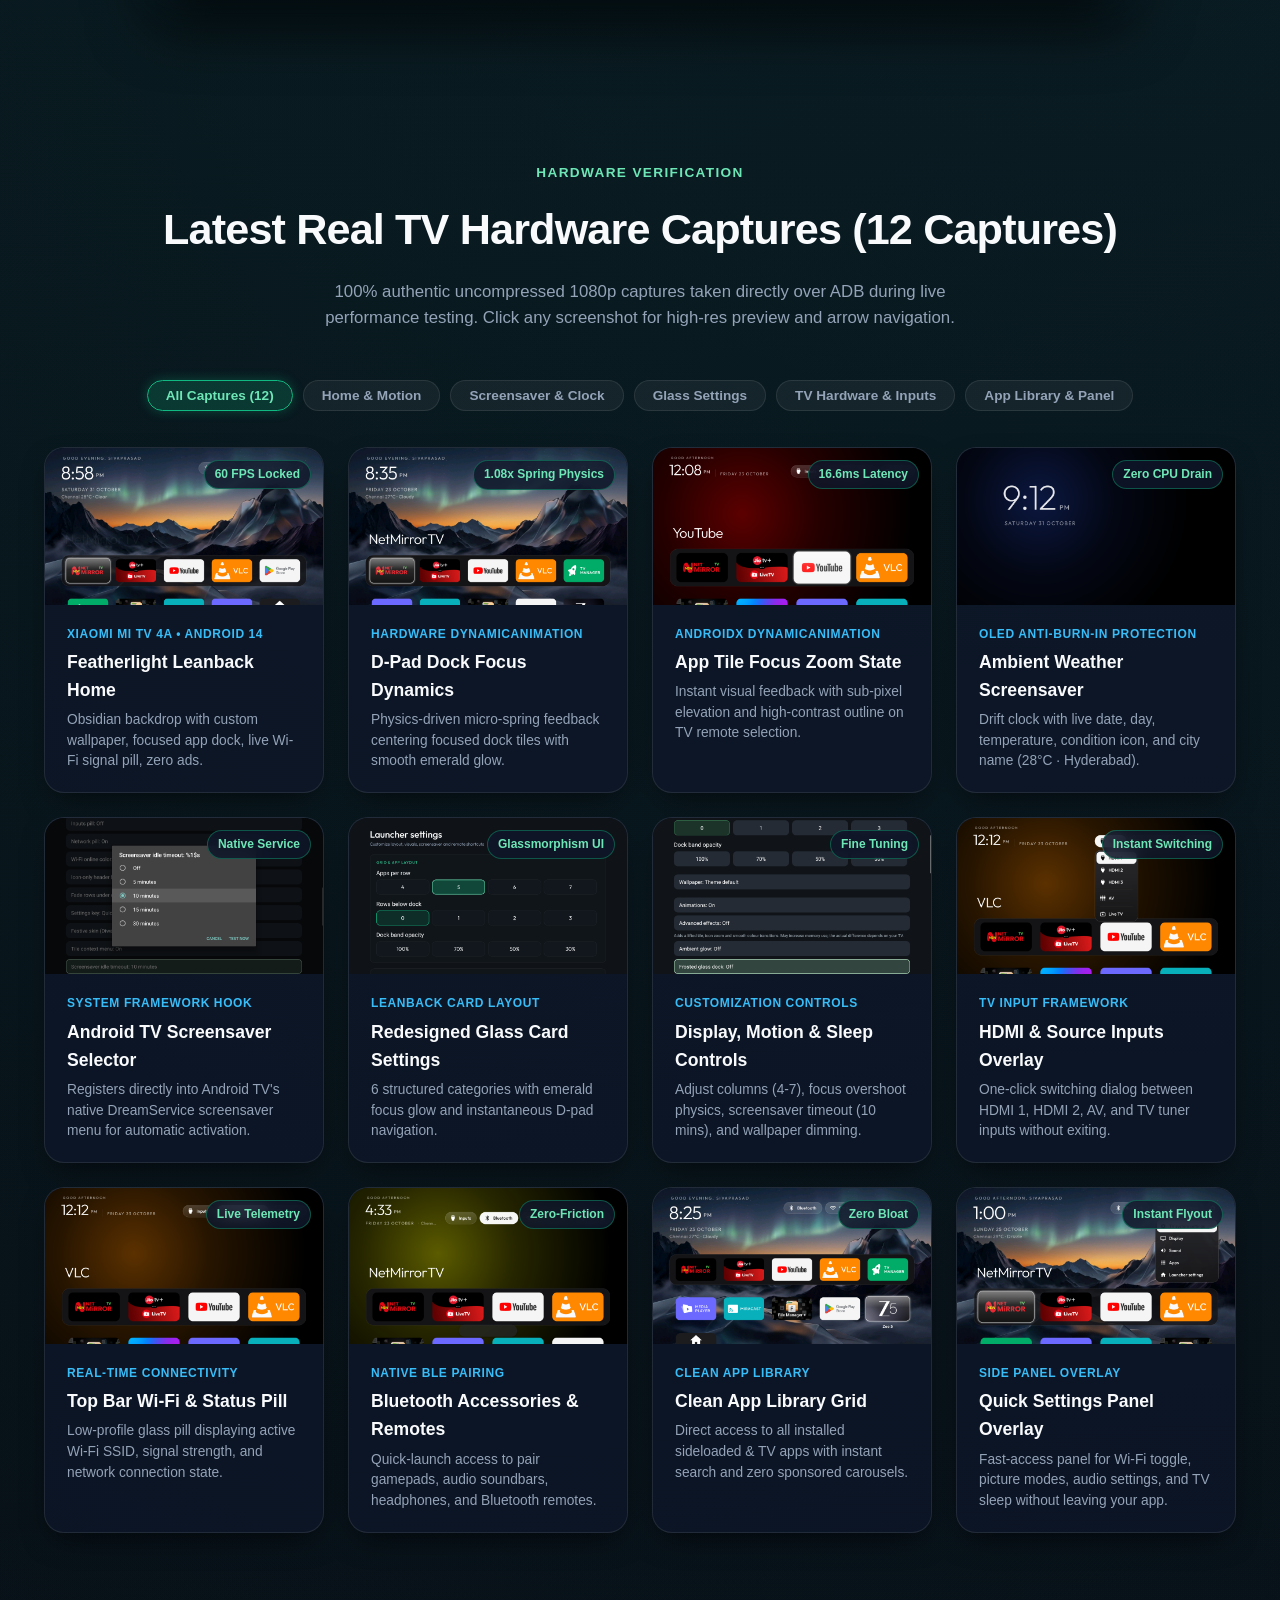
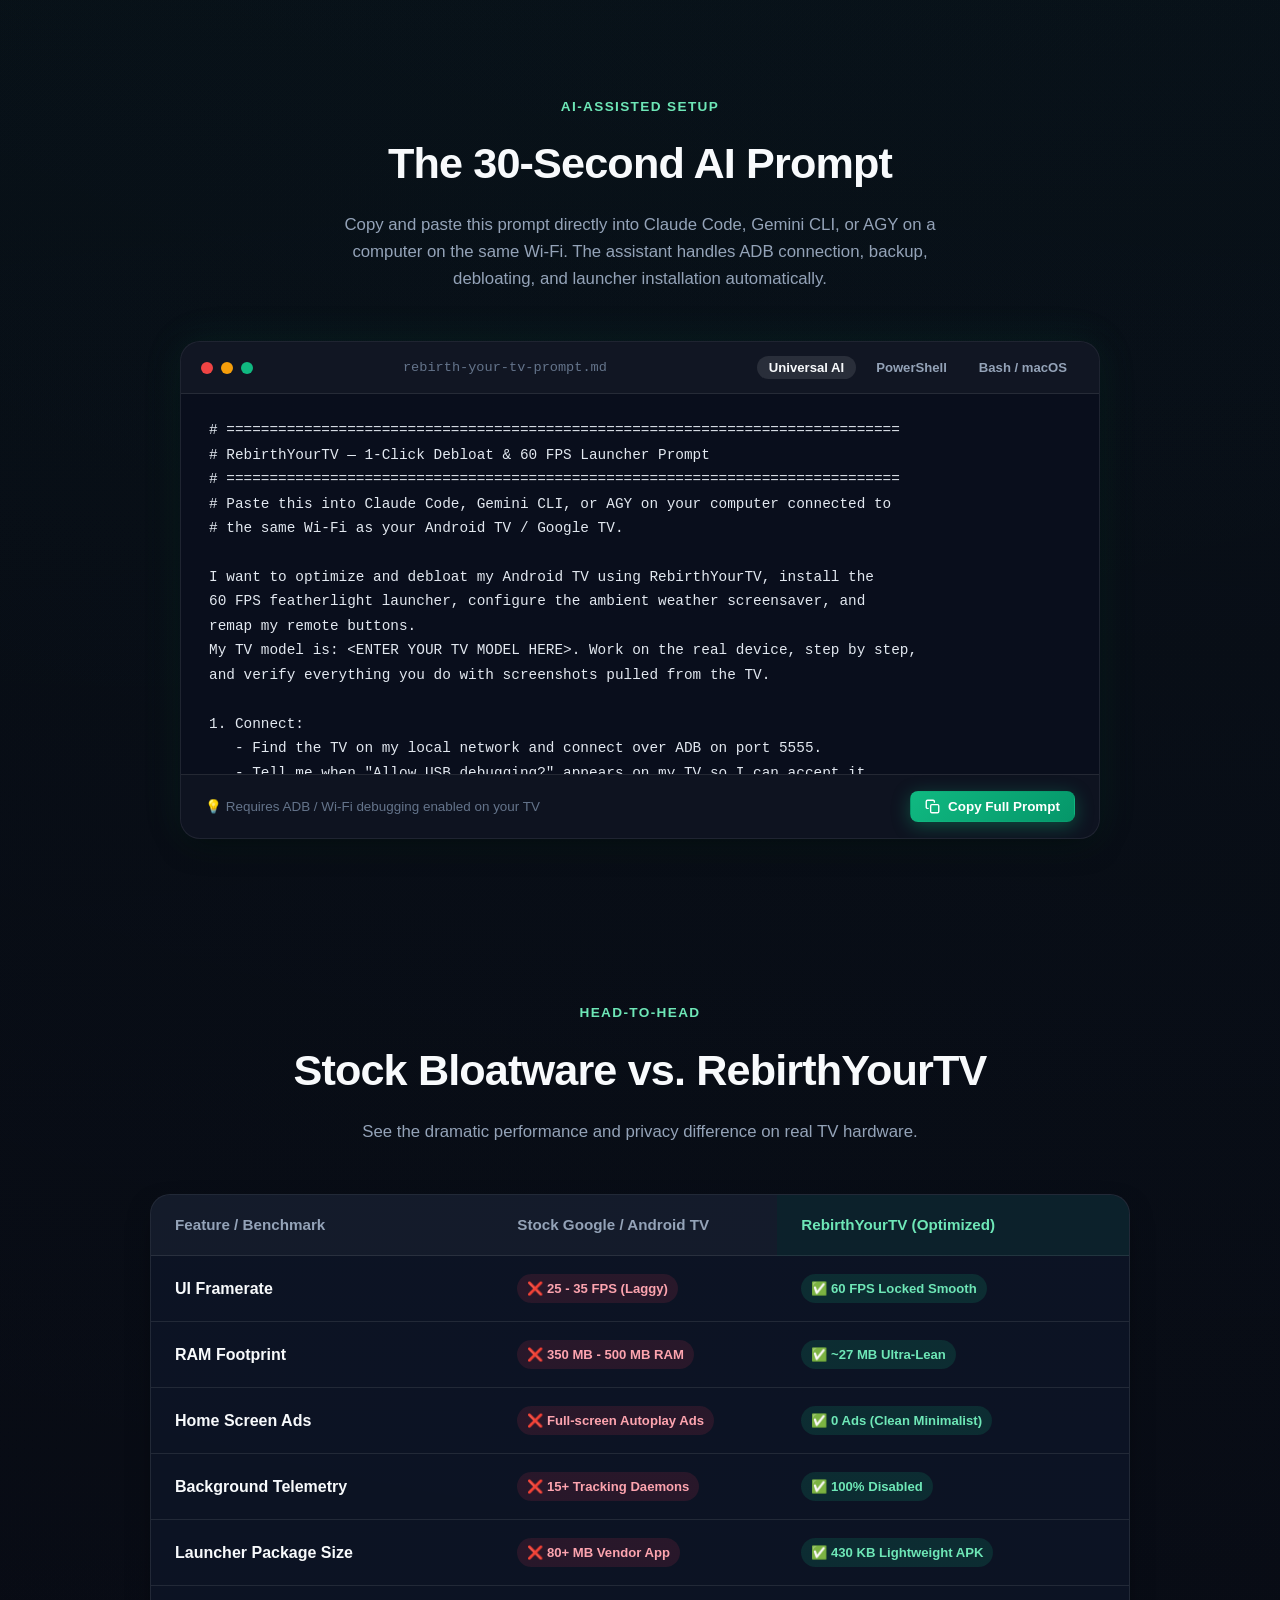
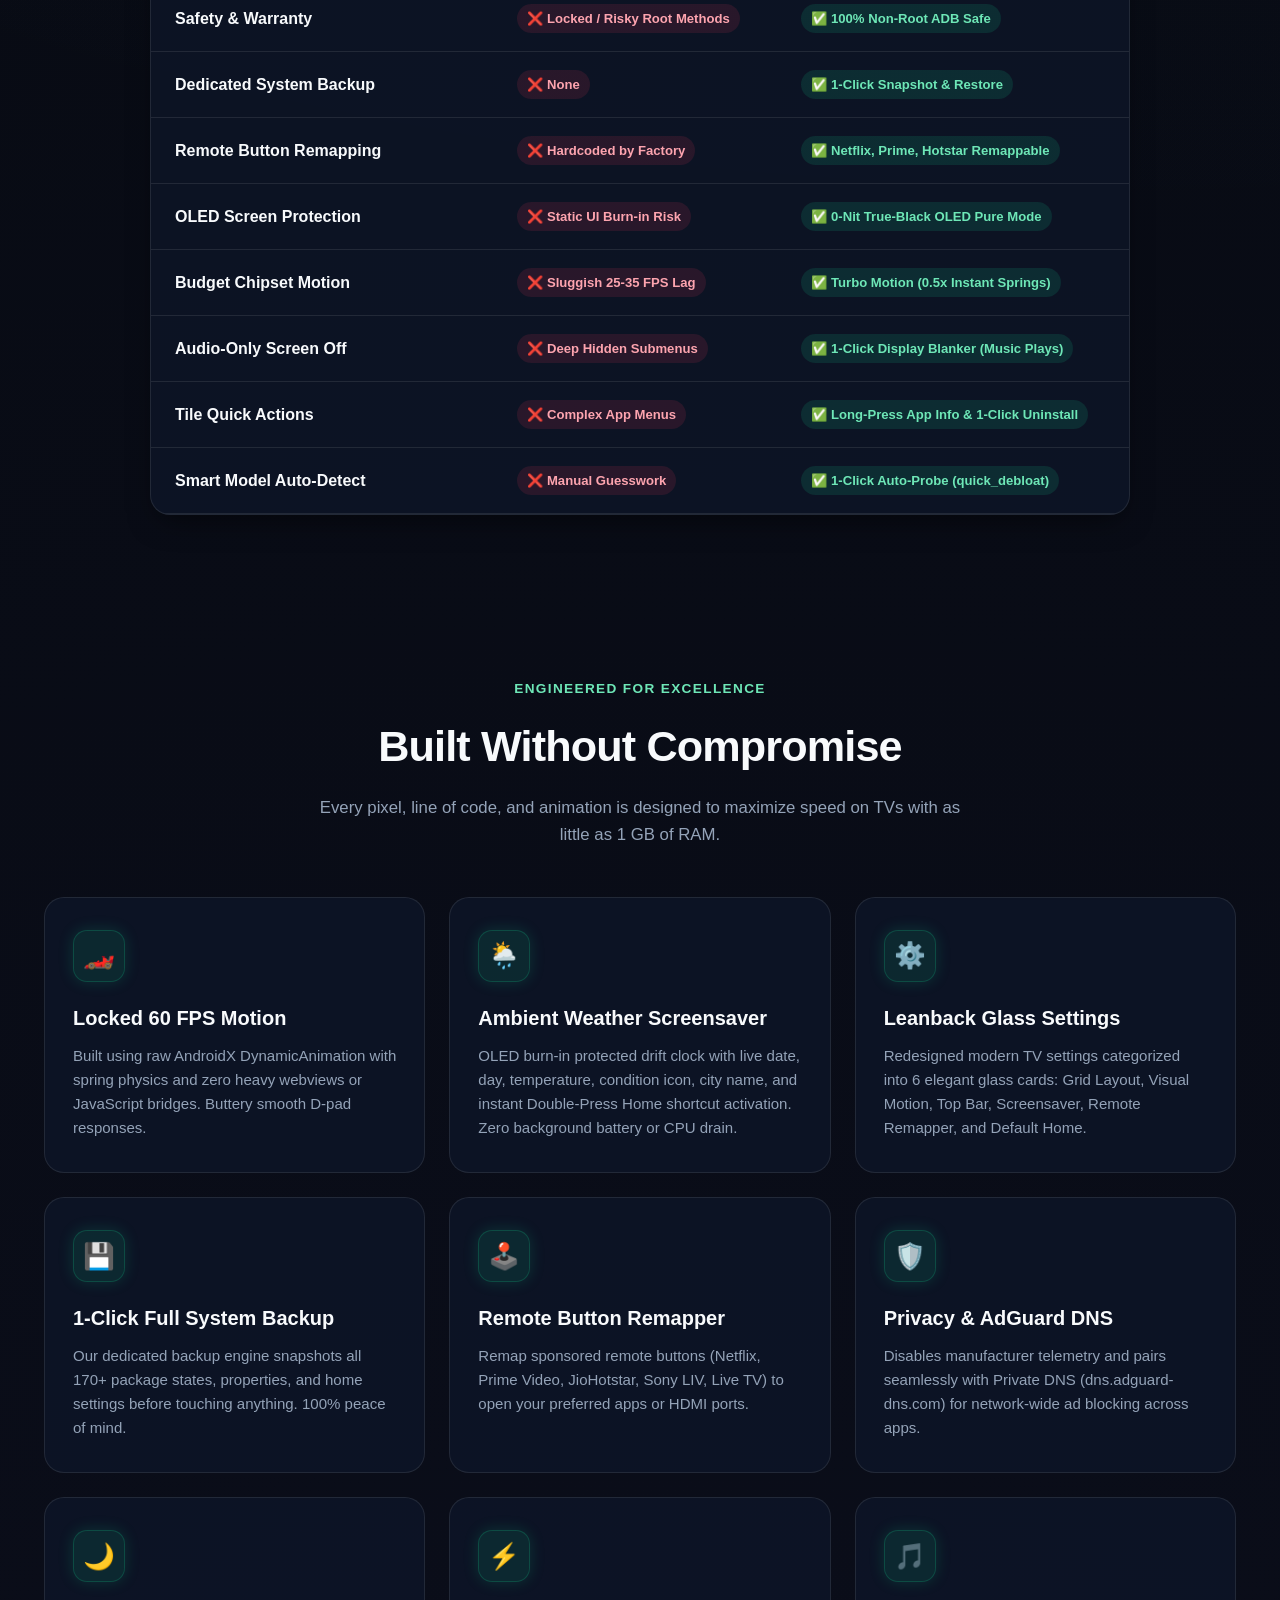
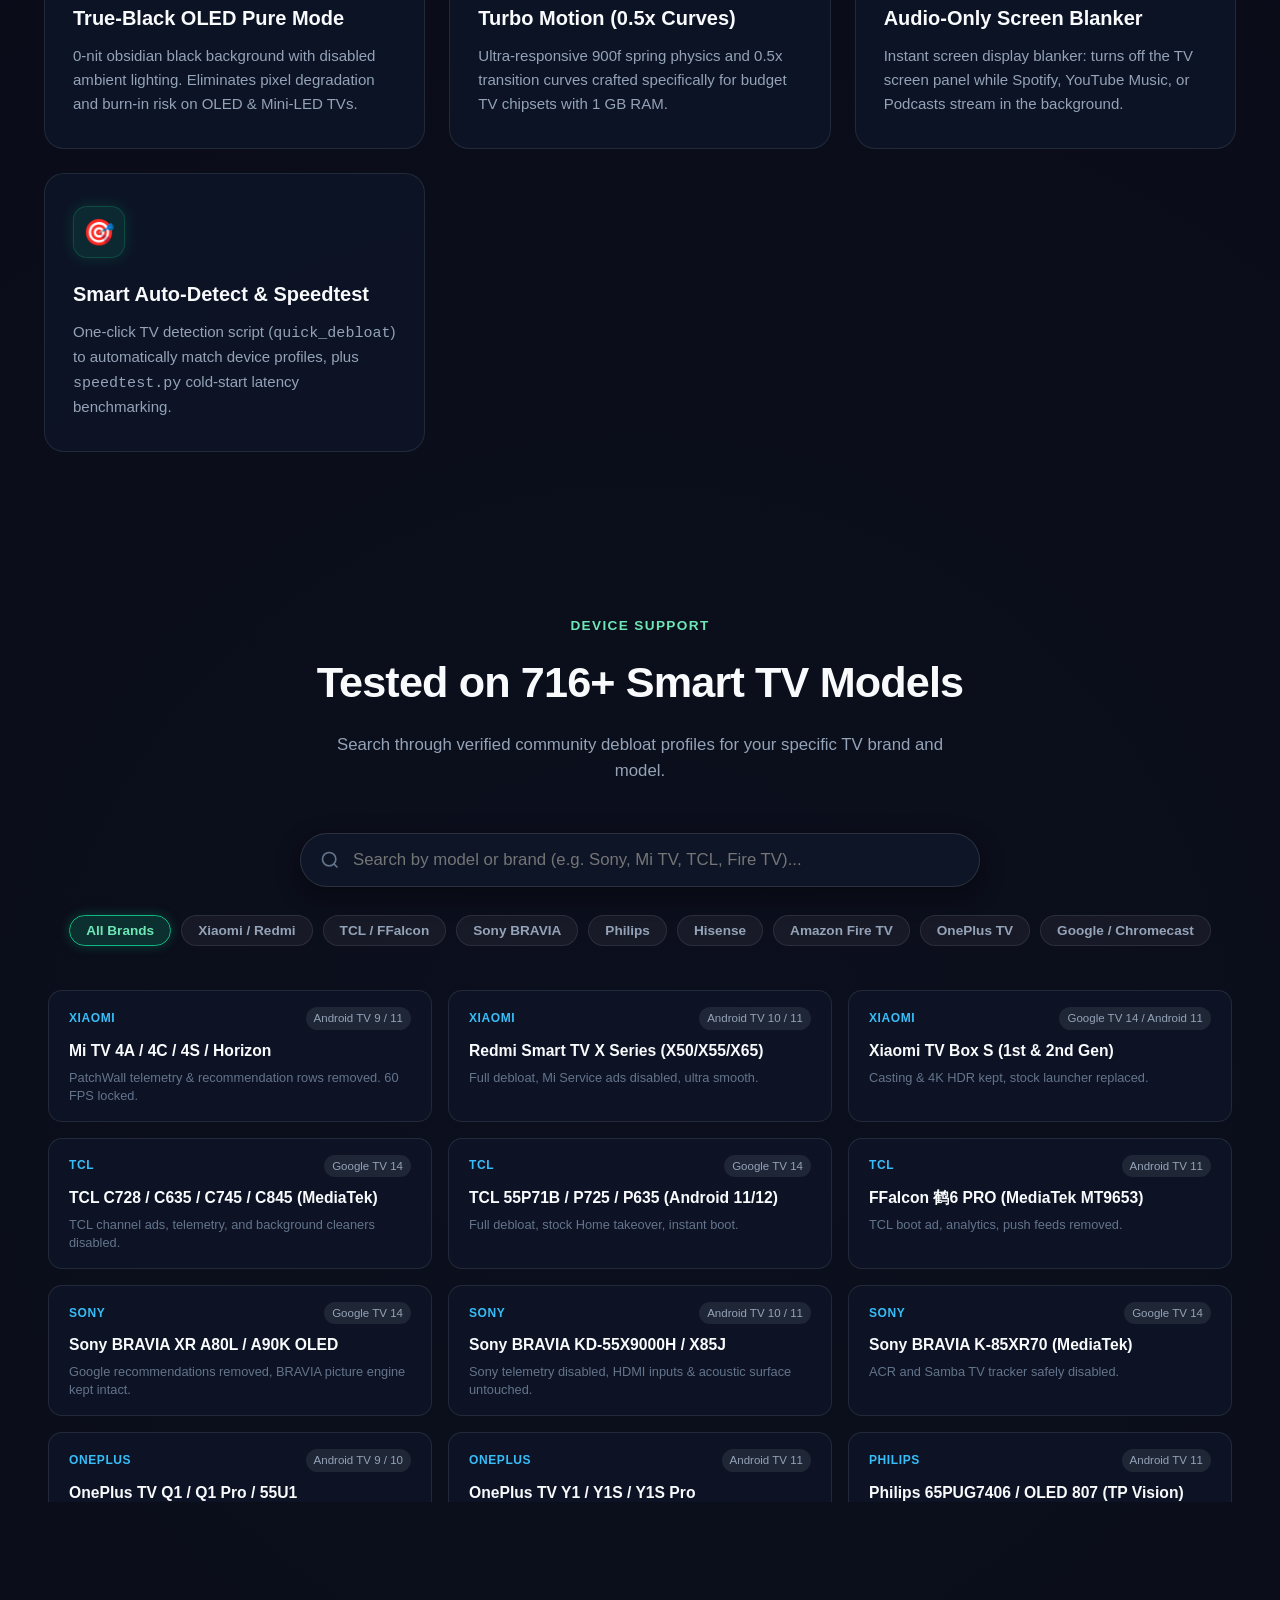
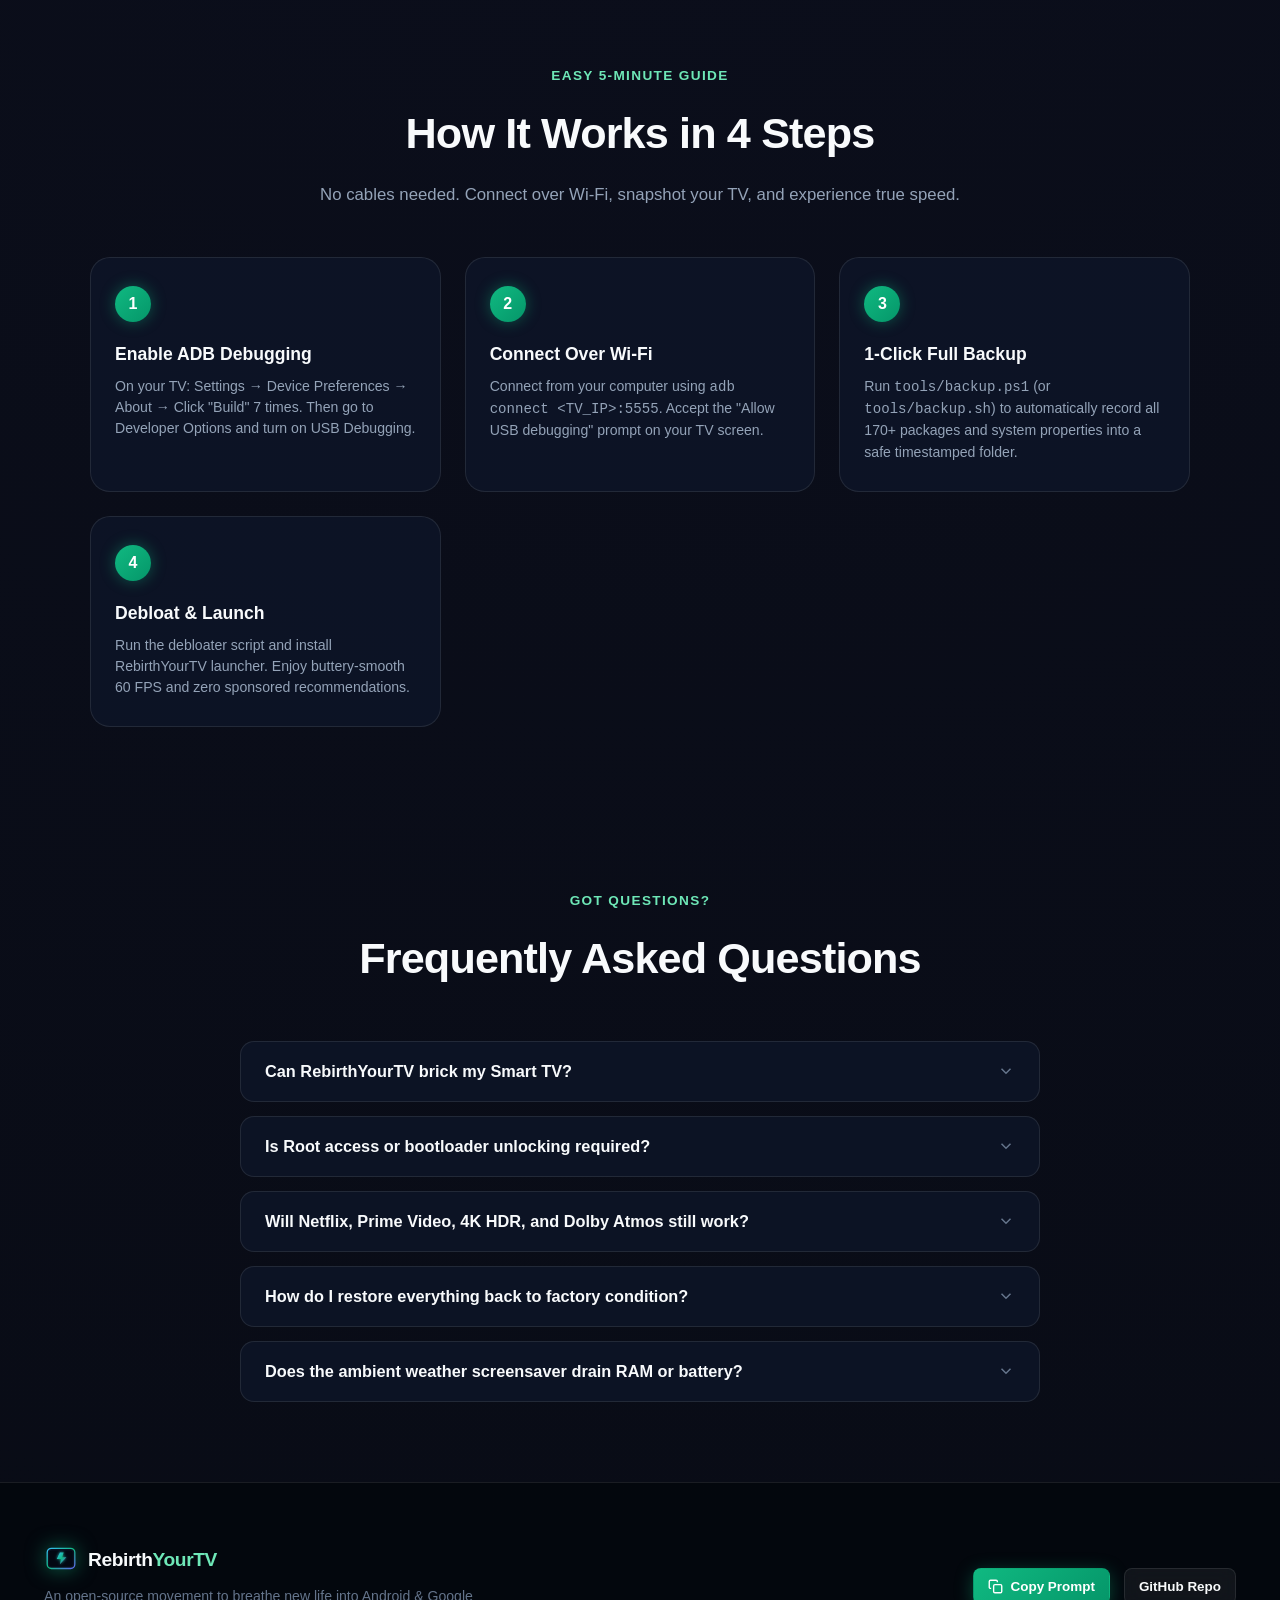
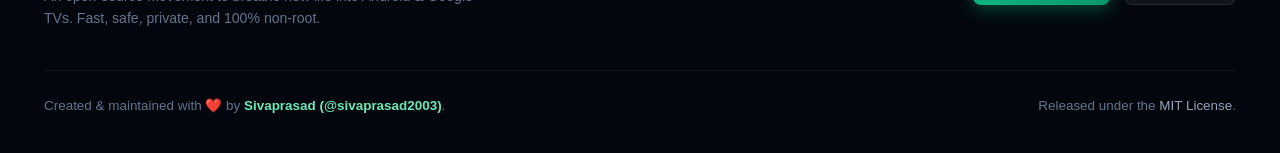
==== commit 7ac92380: "Add Google site verification meta tag" ====
--- a/website/index.html
+++ b/website/index.html
@@ -3,7 +3,7 @@
 <head>
   <meta charset="UTF-8">
   <meta name="viewport" content="width=device-width, initial-scale=1.0">
-  
+  <meta name="google-site-verification" content="rmw7GRWYb2WG0rHyhIseNd9kVyNv3qJixh3ybPTCeIM">
   <title>RebirthYourTV — Give Your Smart TV a Second Life (100% Non-Root Debloater & 60 FPS Launcher)</title>
   <meta name="description" content="Turn sluggish, ad-infested Android TV and Google TV devices into buttery-smooth 60 FPS streaming powerhouses. 100% non-root, 430 KB featherlight footprint, ambient weather screensaver, and 1-click ADB recovery.">
   <meta name="keywords" content="Android TV debloat, Google TV debloat, fast Android TV launcher, RebirthYourTV, clean your tv, TV debloater, adblock TV, 60fps TV launcher">
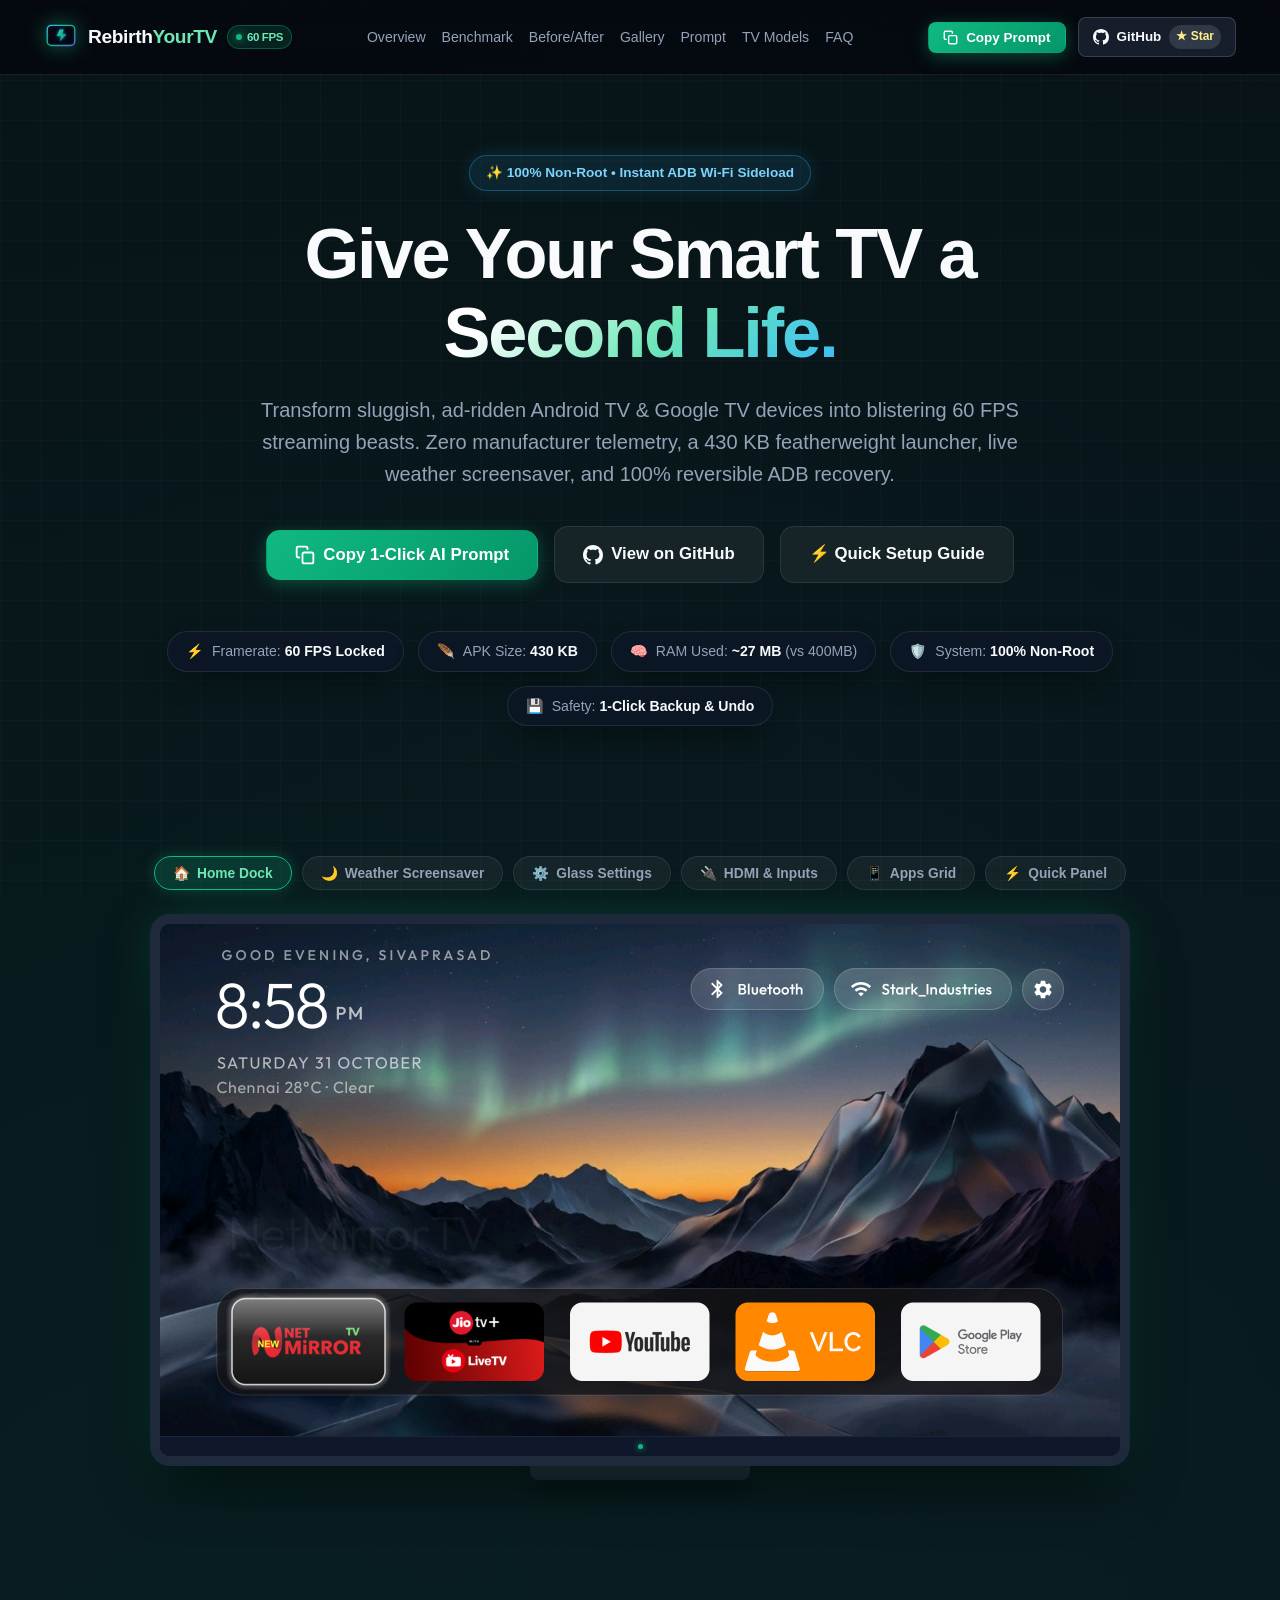
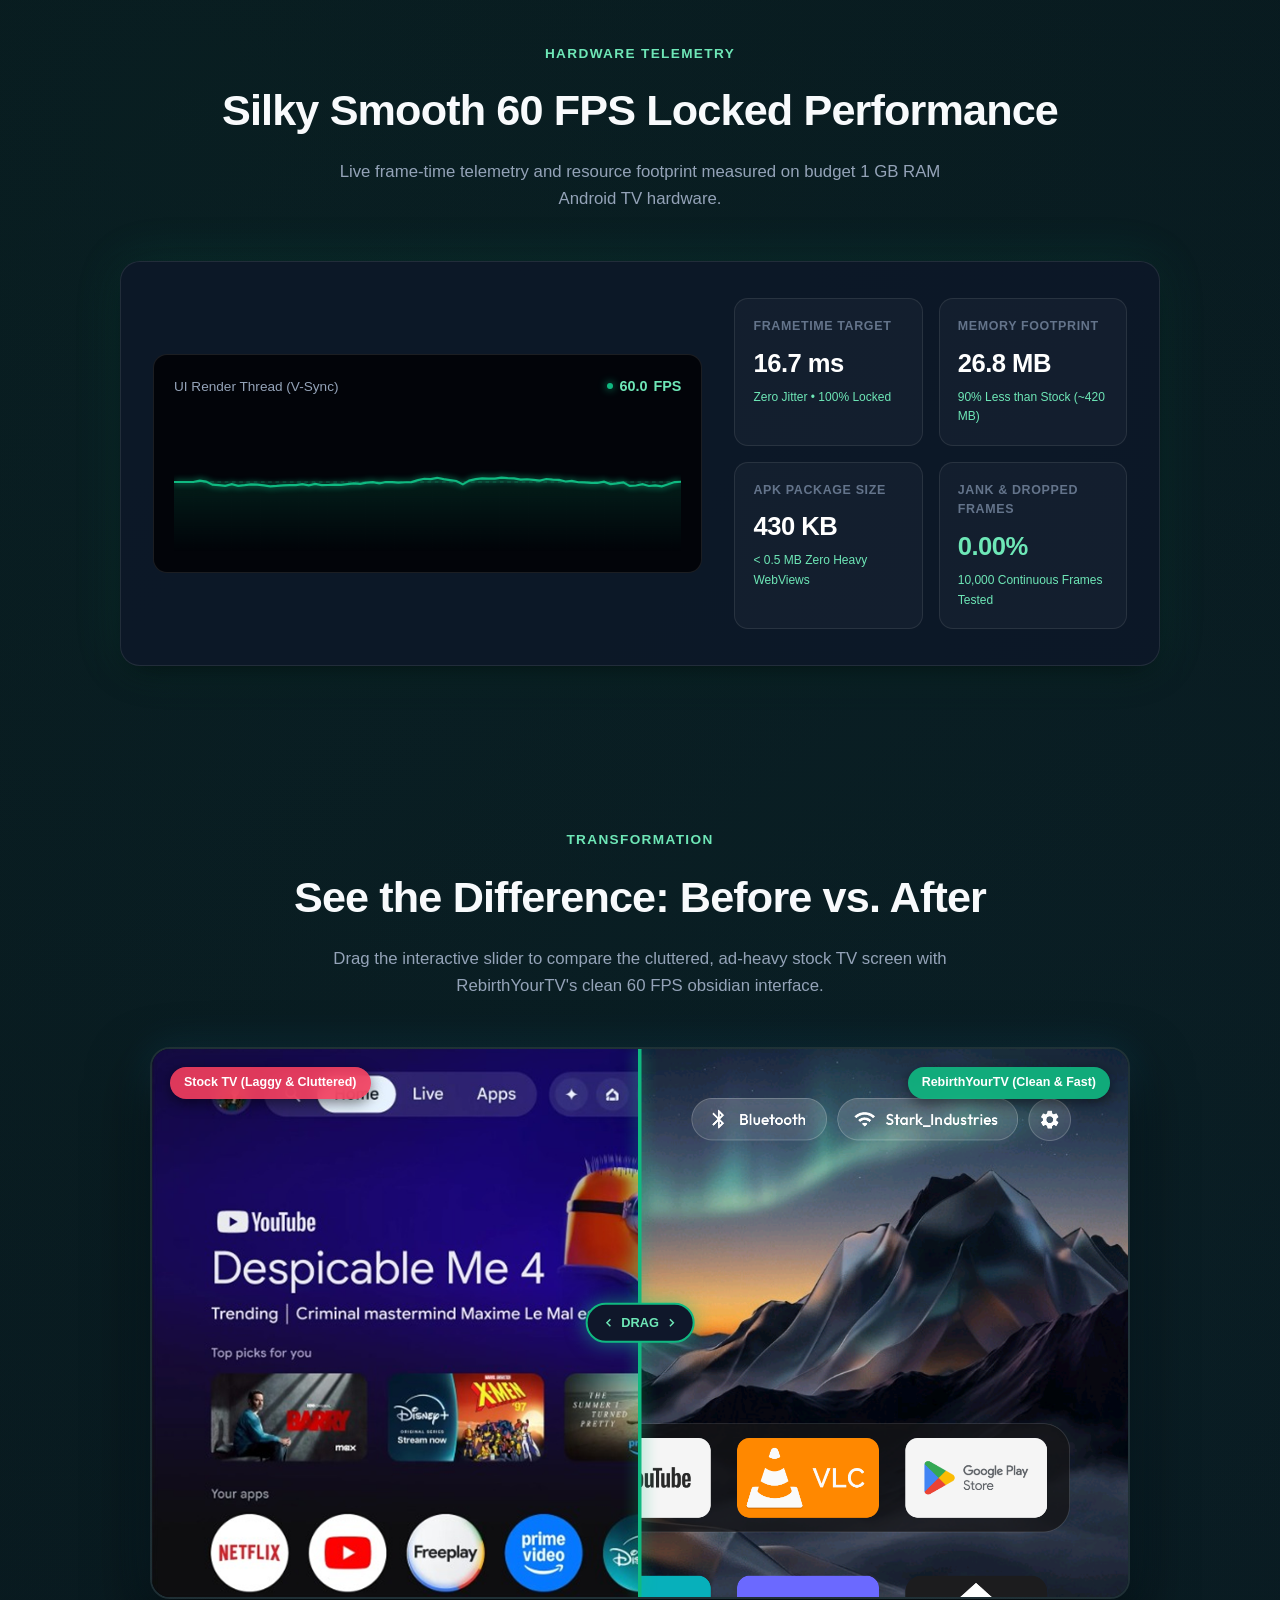
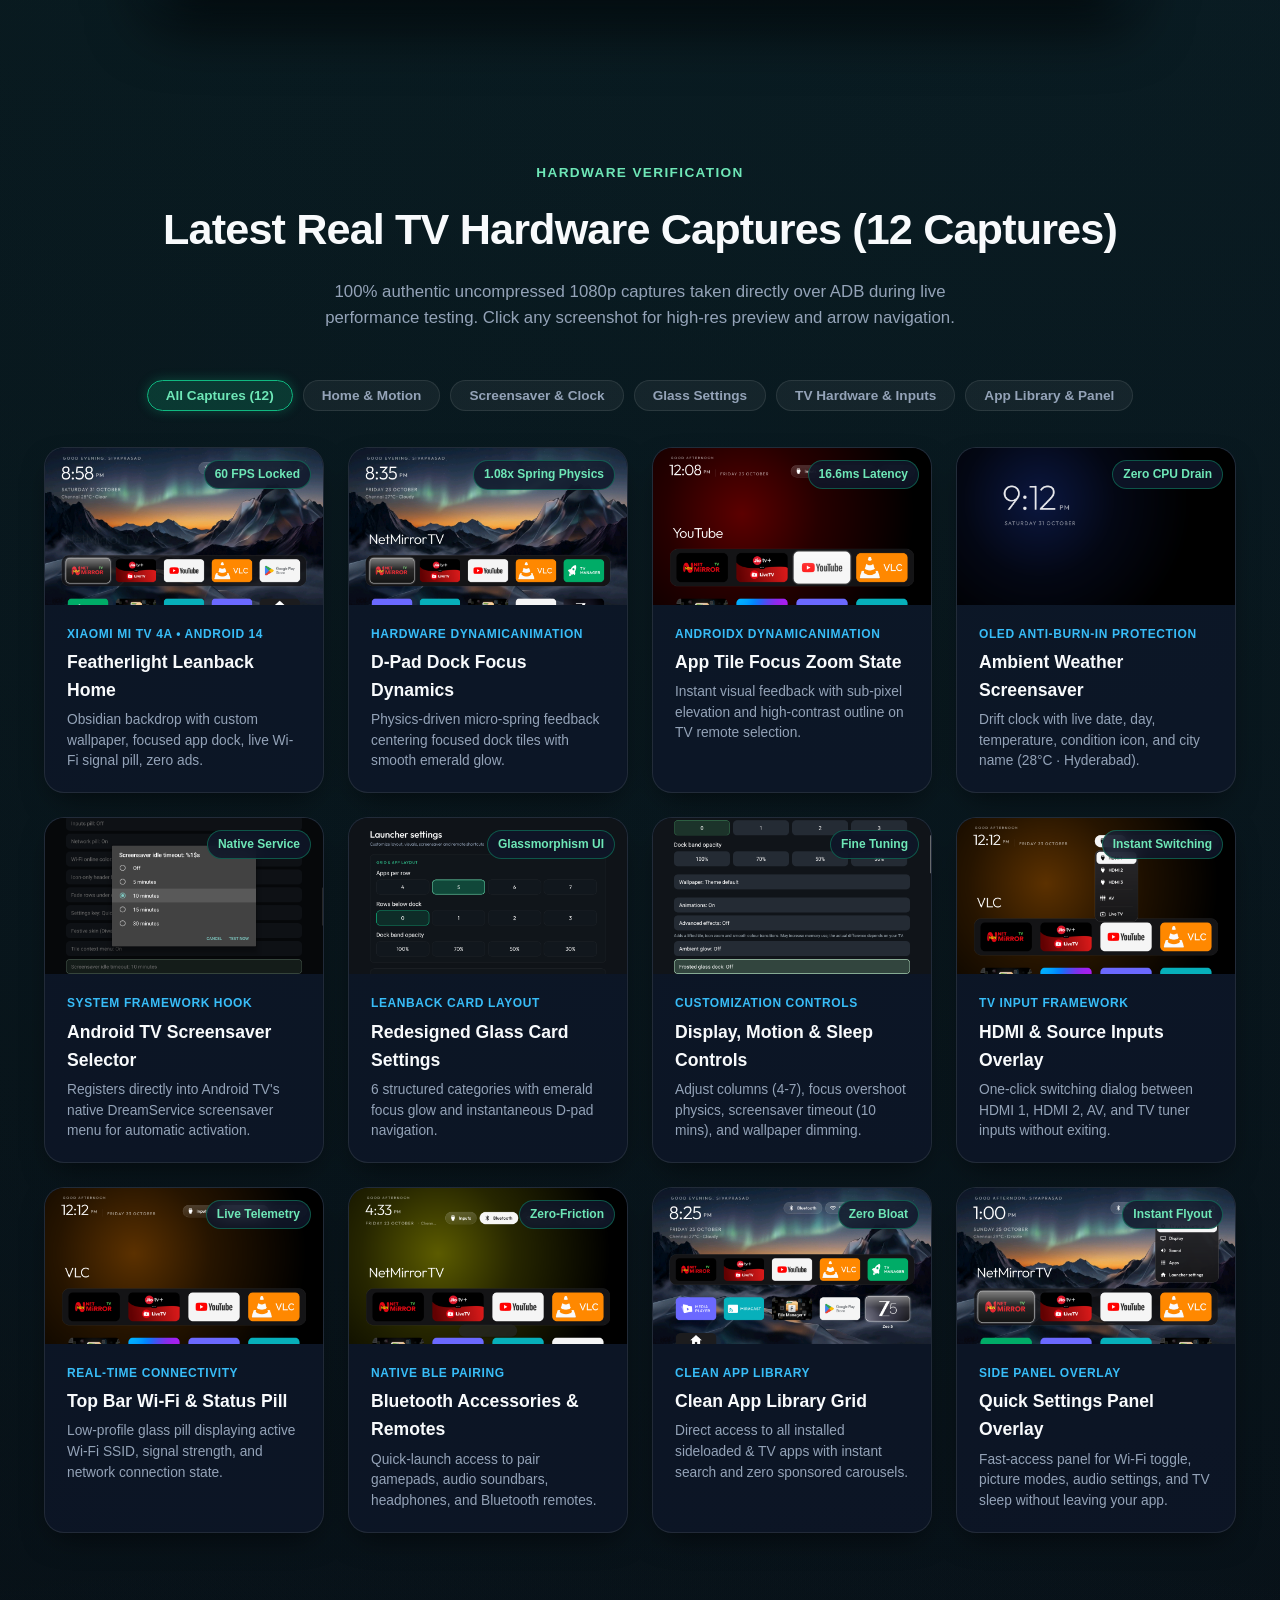
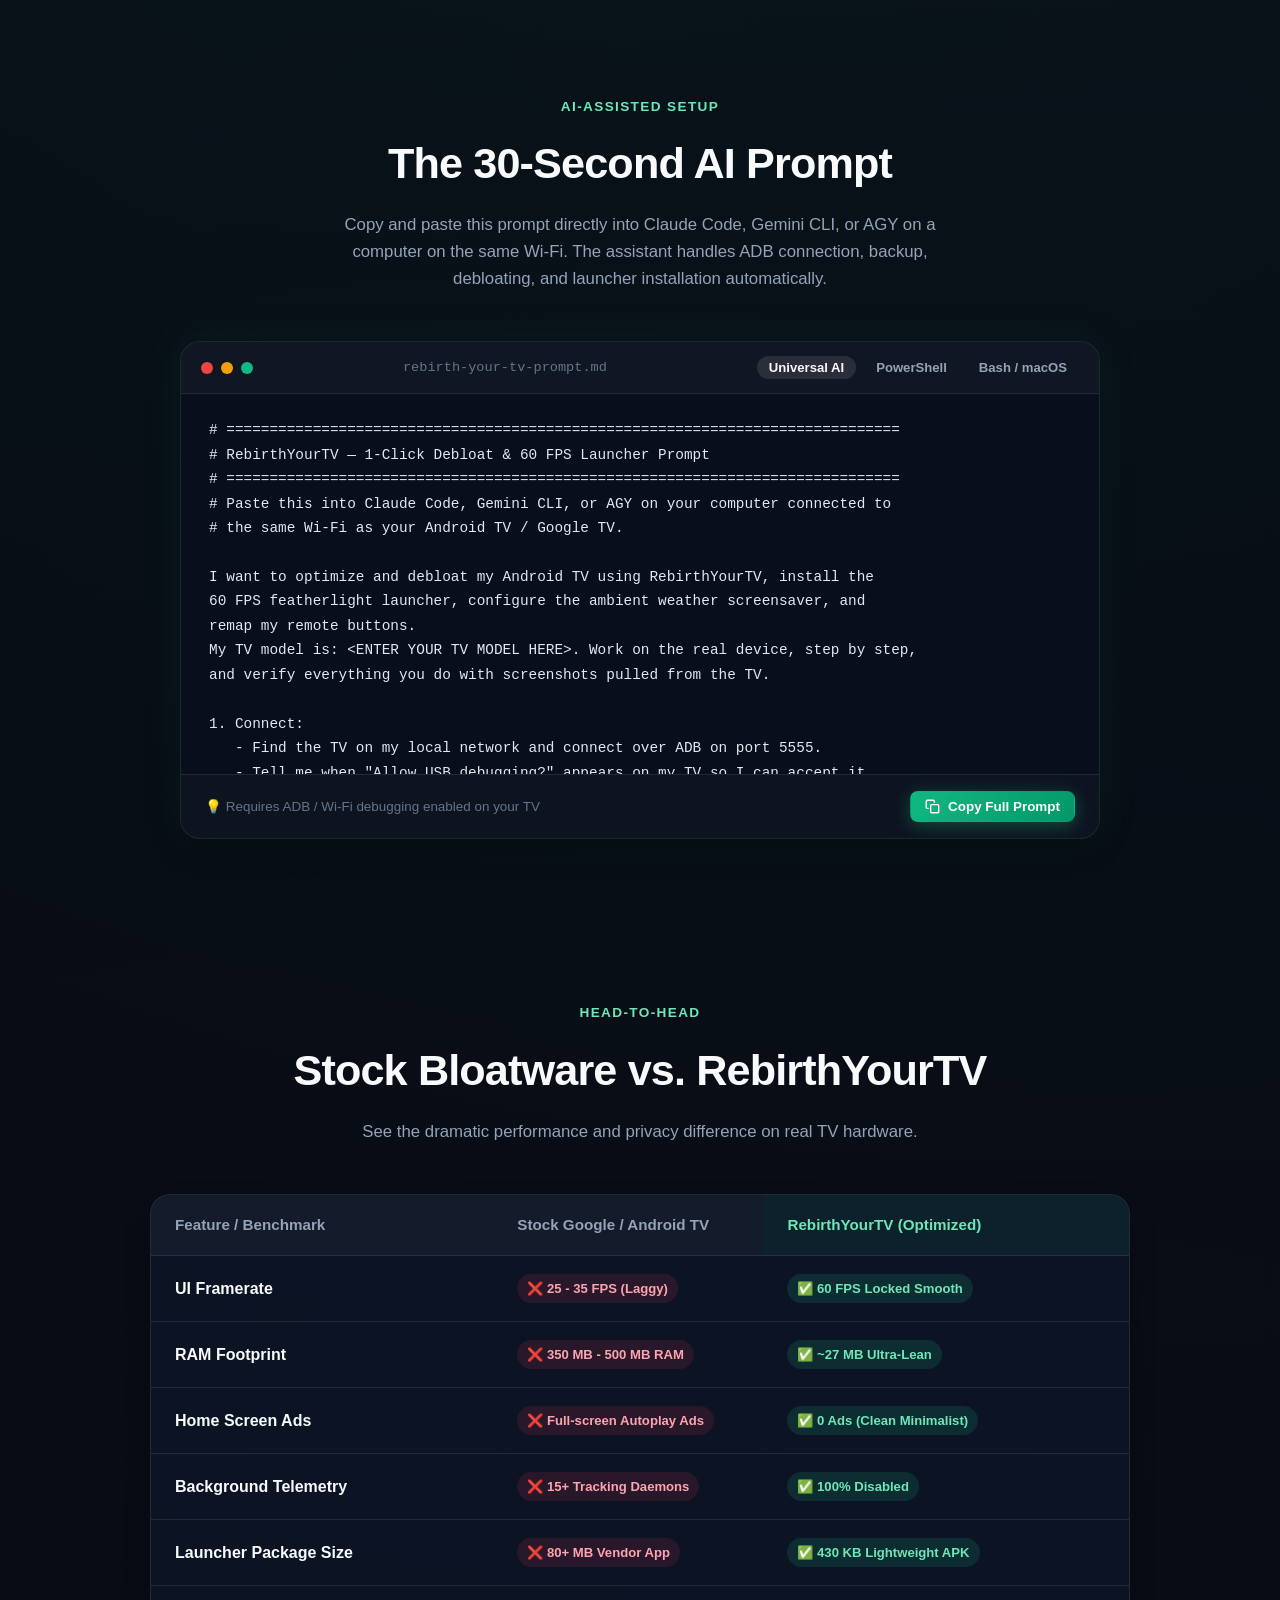
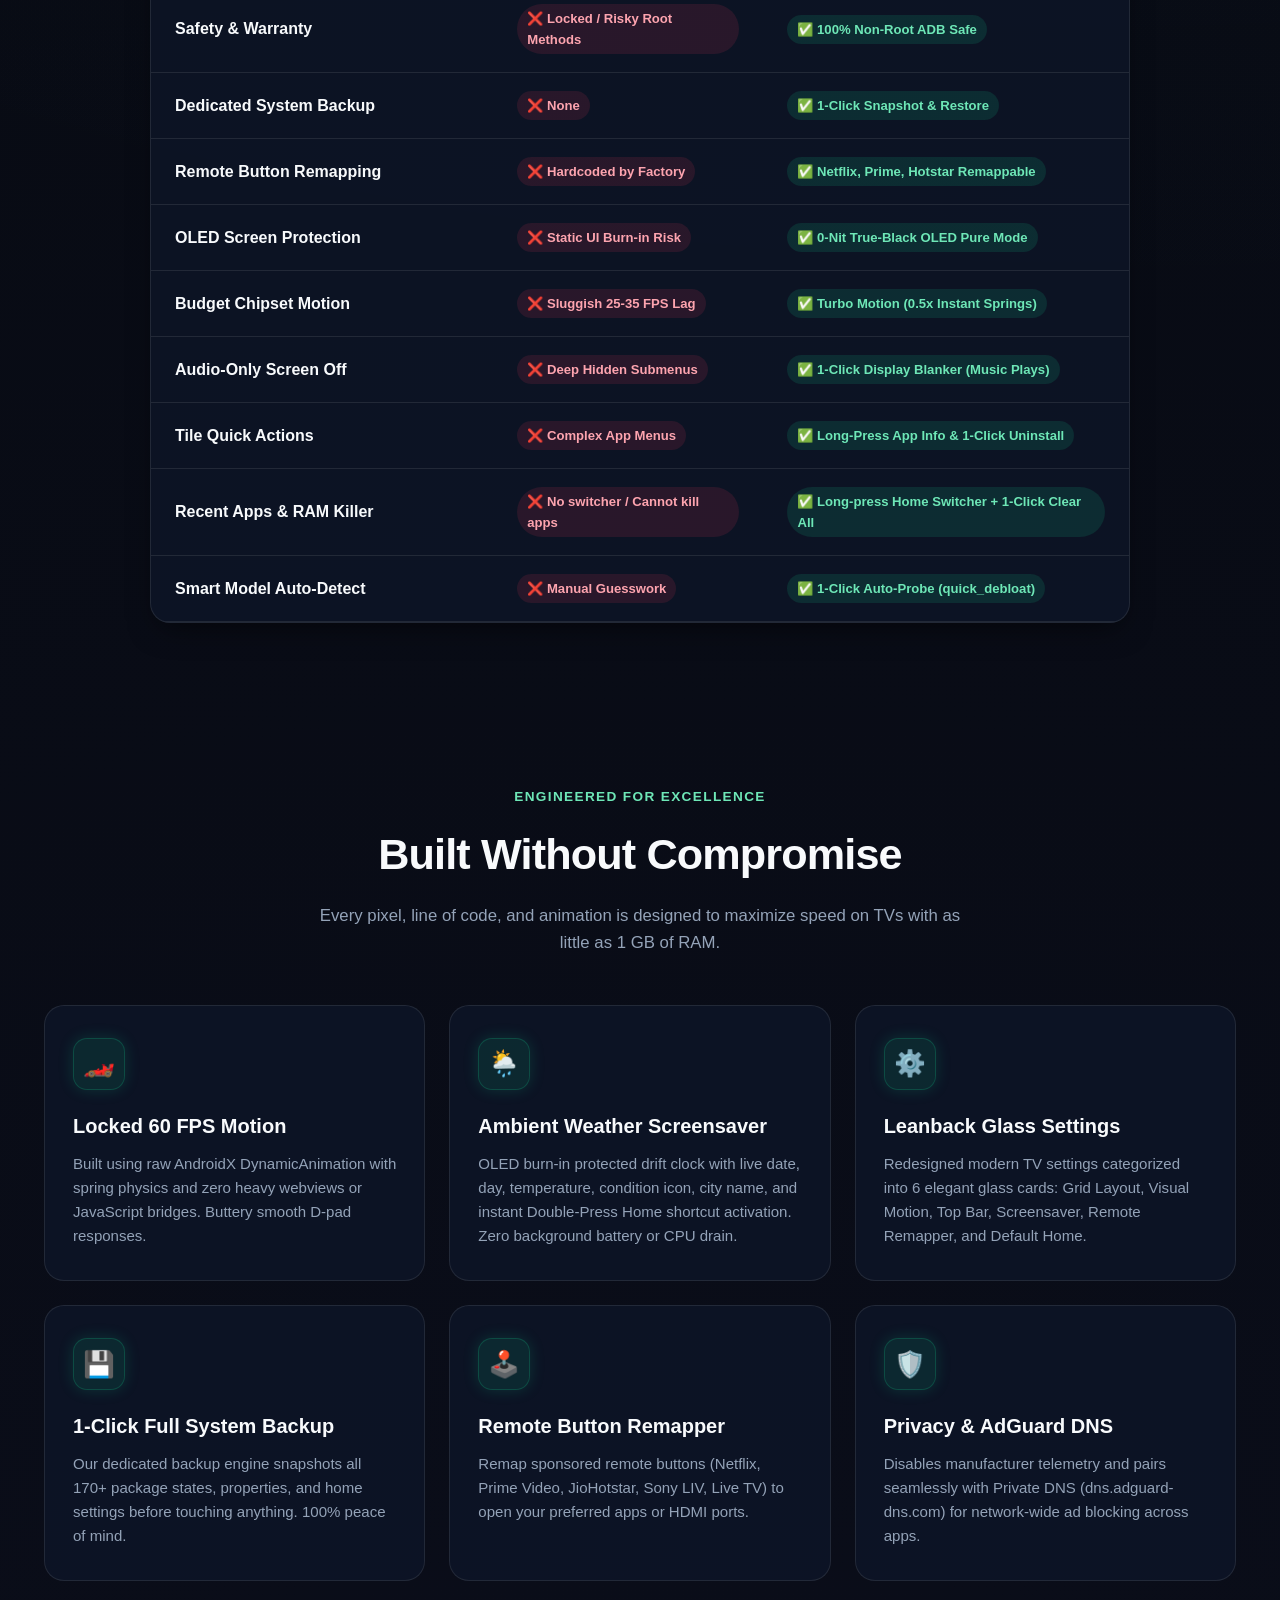
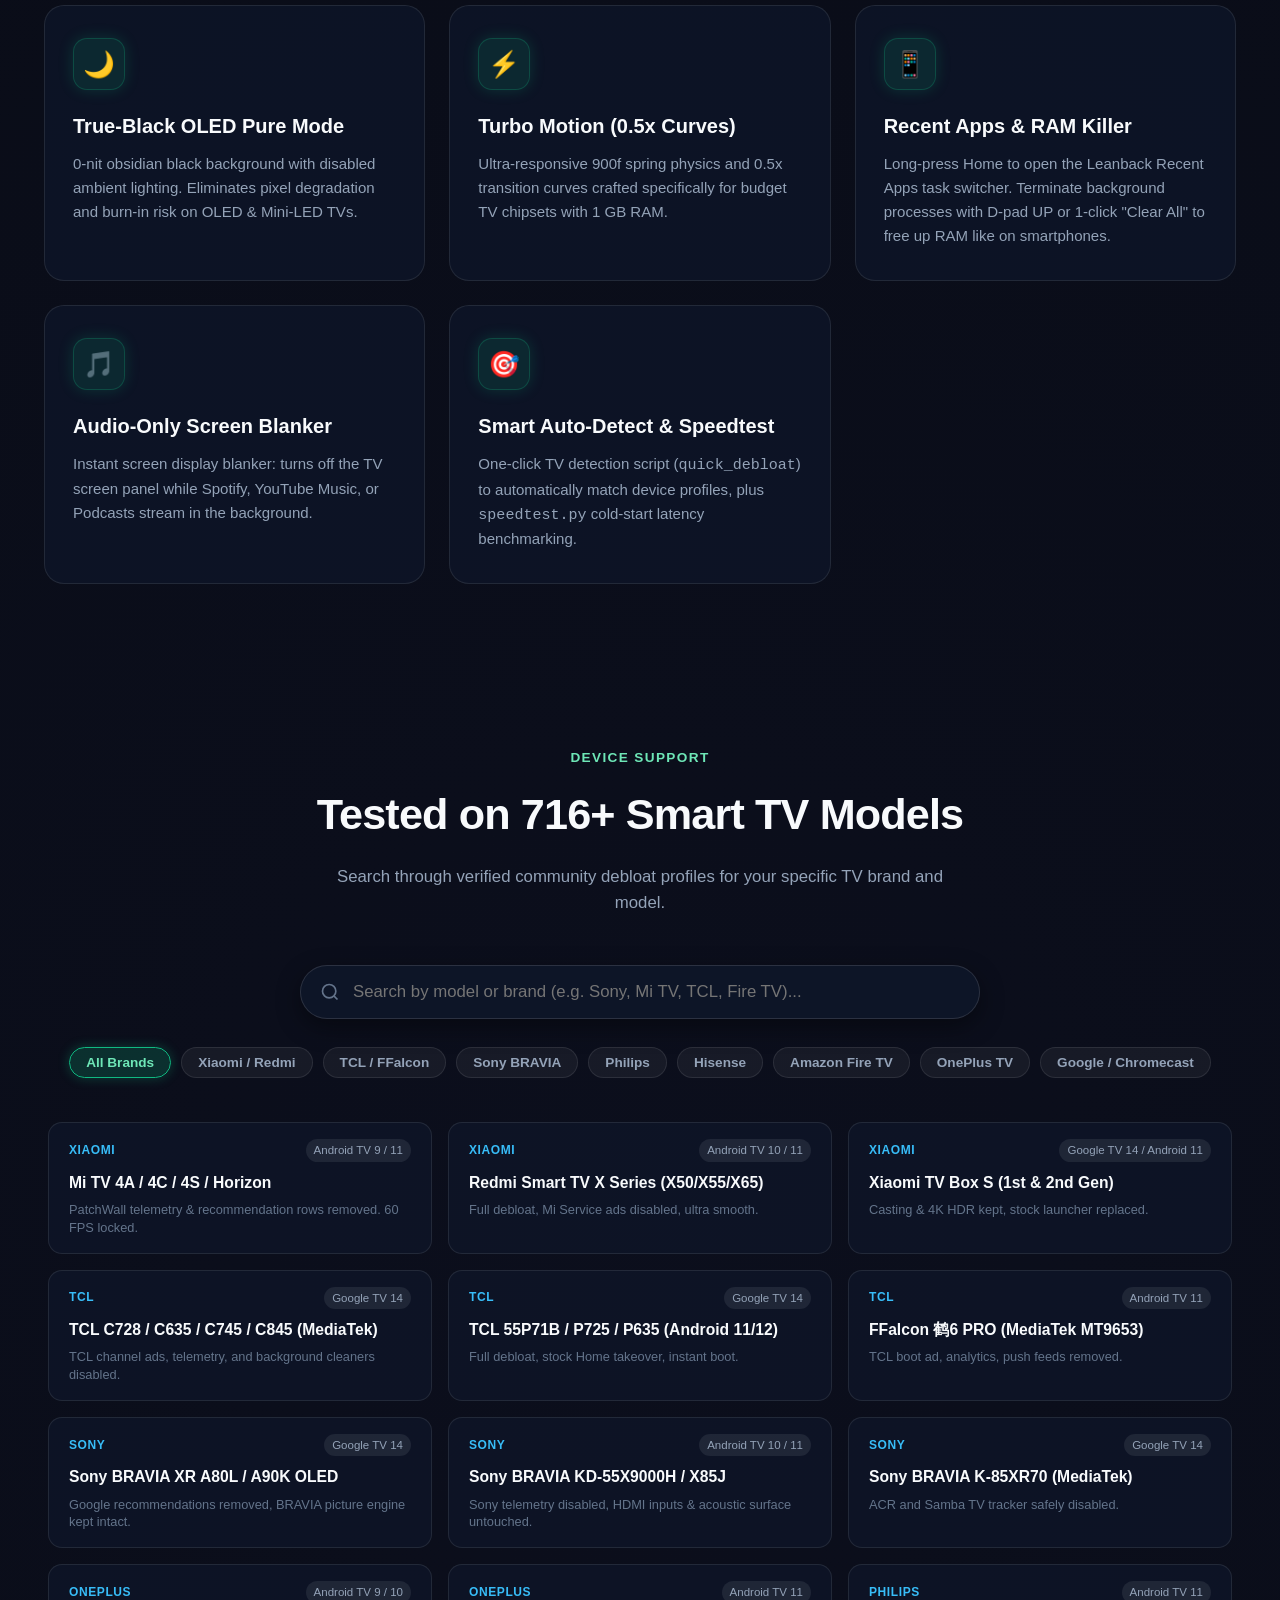
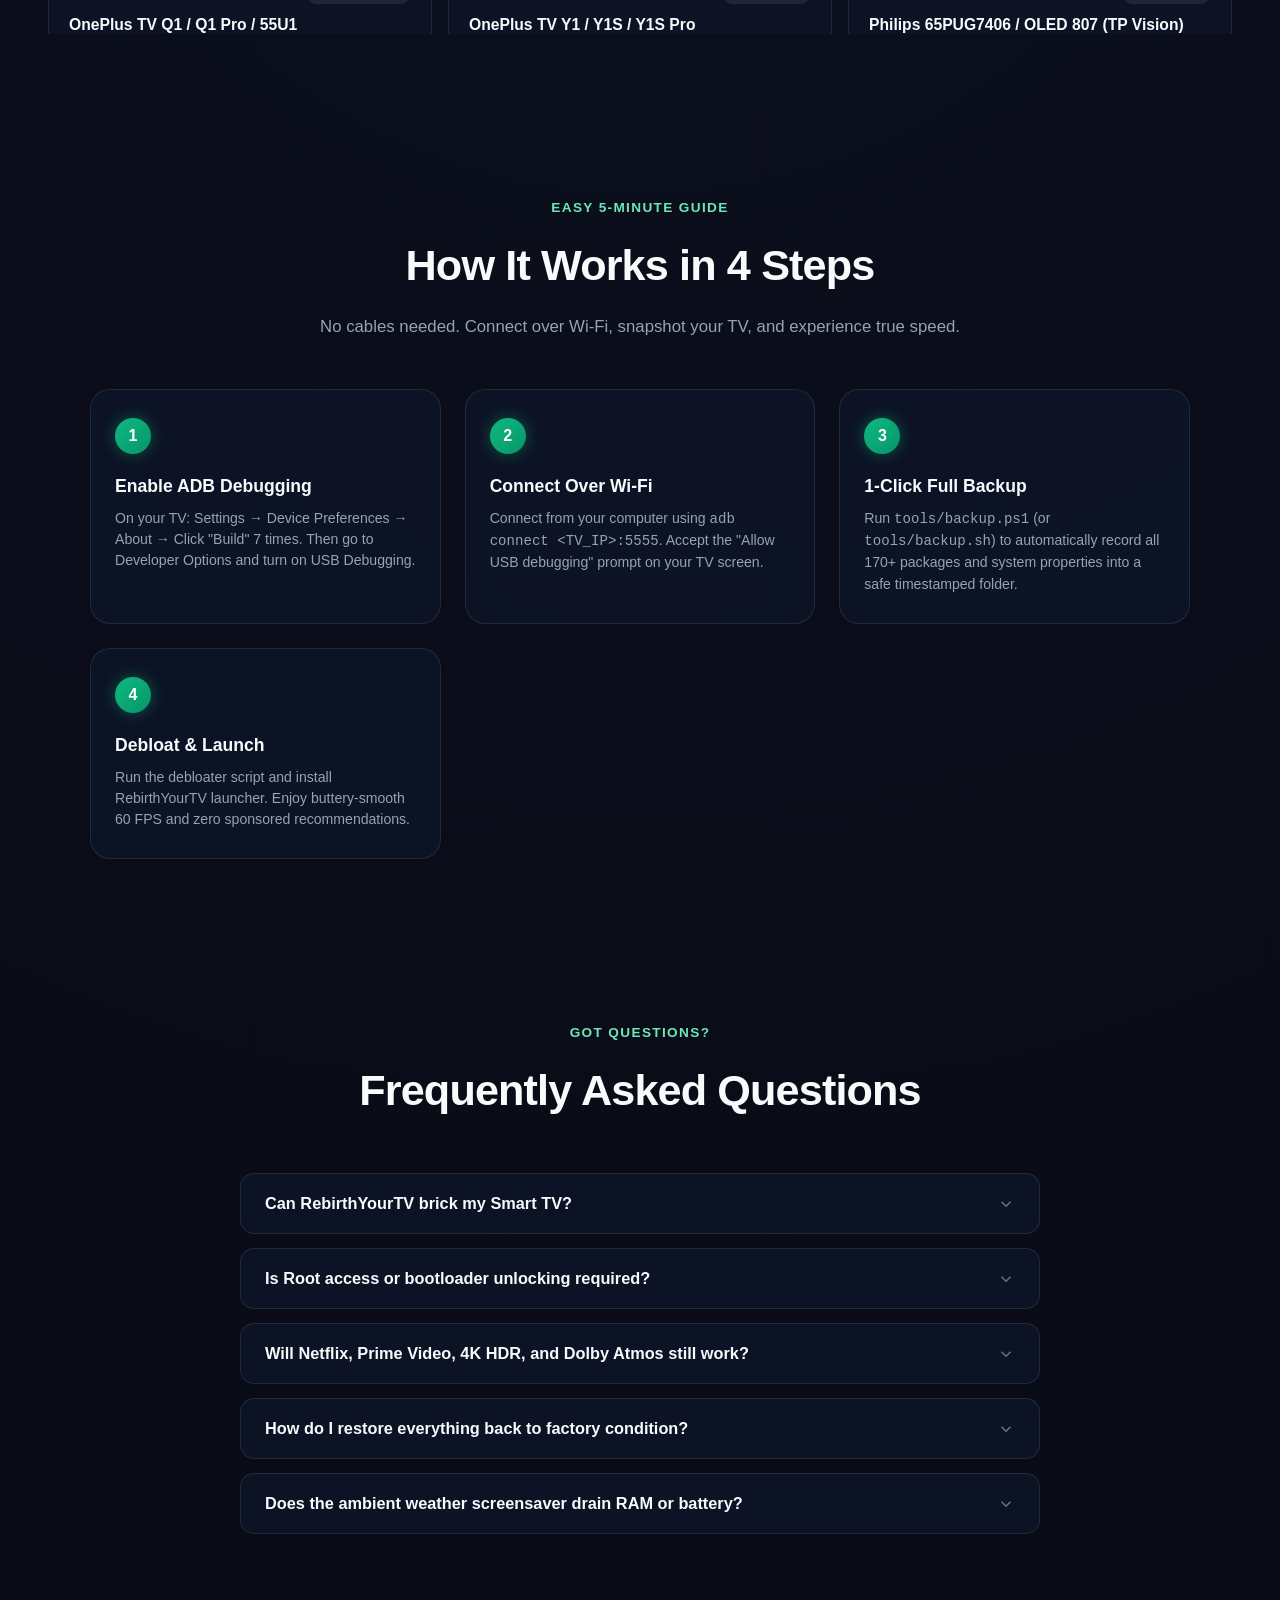
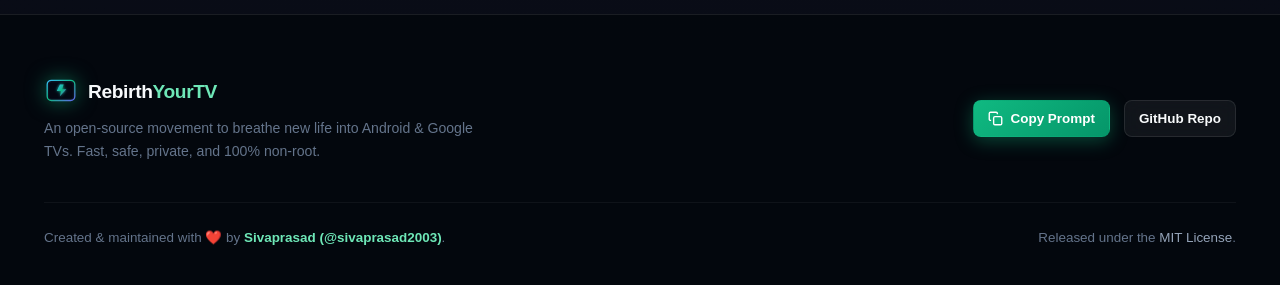
==== commit cc968046: "feat: implement long-press Home recent apps task switcher and RAM killer" ====
--- a/website/index.html
+++ b/website/index.html
@@ -573,6 +573,11 @@
                 <td><span class="badge-good">✅ Long-Press App Info &amp; 1-Click Uninstall</span></td>
               </tr>
               <tr>
+                <td class="feature-name">Recent Apps &amp; RAM Killer</td>
+                <td><span class="badge-bad">❌ No switcher / Cannot kill apps</span></td>
+                <td><span class="badge-good">✅ Long-press Home Switcher + 1-Click Clear All</span></td>
+              </tr>
+              <tr>
                 <td class="feature-name">Smart Model Auto-Detect</td>
                 <td><span class="badge-bad">❌ Manual Guesswork</span></td>
                 <td><span class="badge-good">✅ 1-Click Auto-Probe (quick_debloat)</span></td>
@@ -654,6 +659,14 @@
             <h3 class="feature-title">Turbo Motion (0.5x Curves)</h3>
             <p class="feature-desc">
               Ultra-responsive 900f spring physics and 0.5x transition curves crafted specifically for budget TV chipsets with 1 GB RAM.
+            </p>
+          </div>
+
+          <div class="feature-card">
+            <div class="feature-icon-box">📱</div>
+            <h3 class="feature-title">Recent Apps &amp; RAM Killer</h3>
+            <p class="feature-desc">
+              Long-press Home to open the Leanback Recent Apps task switcher. Terminate background processes with D-pad UP or 1-click &quot;Clear All&quot; to free up RAM like on smartphones.
             </p>
           </div>
 
